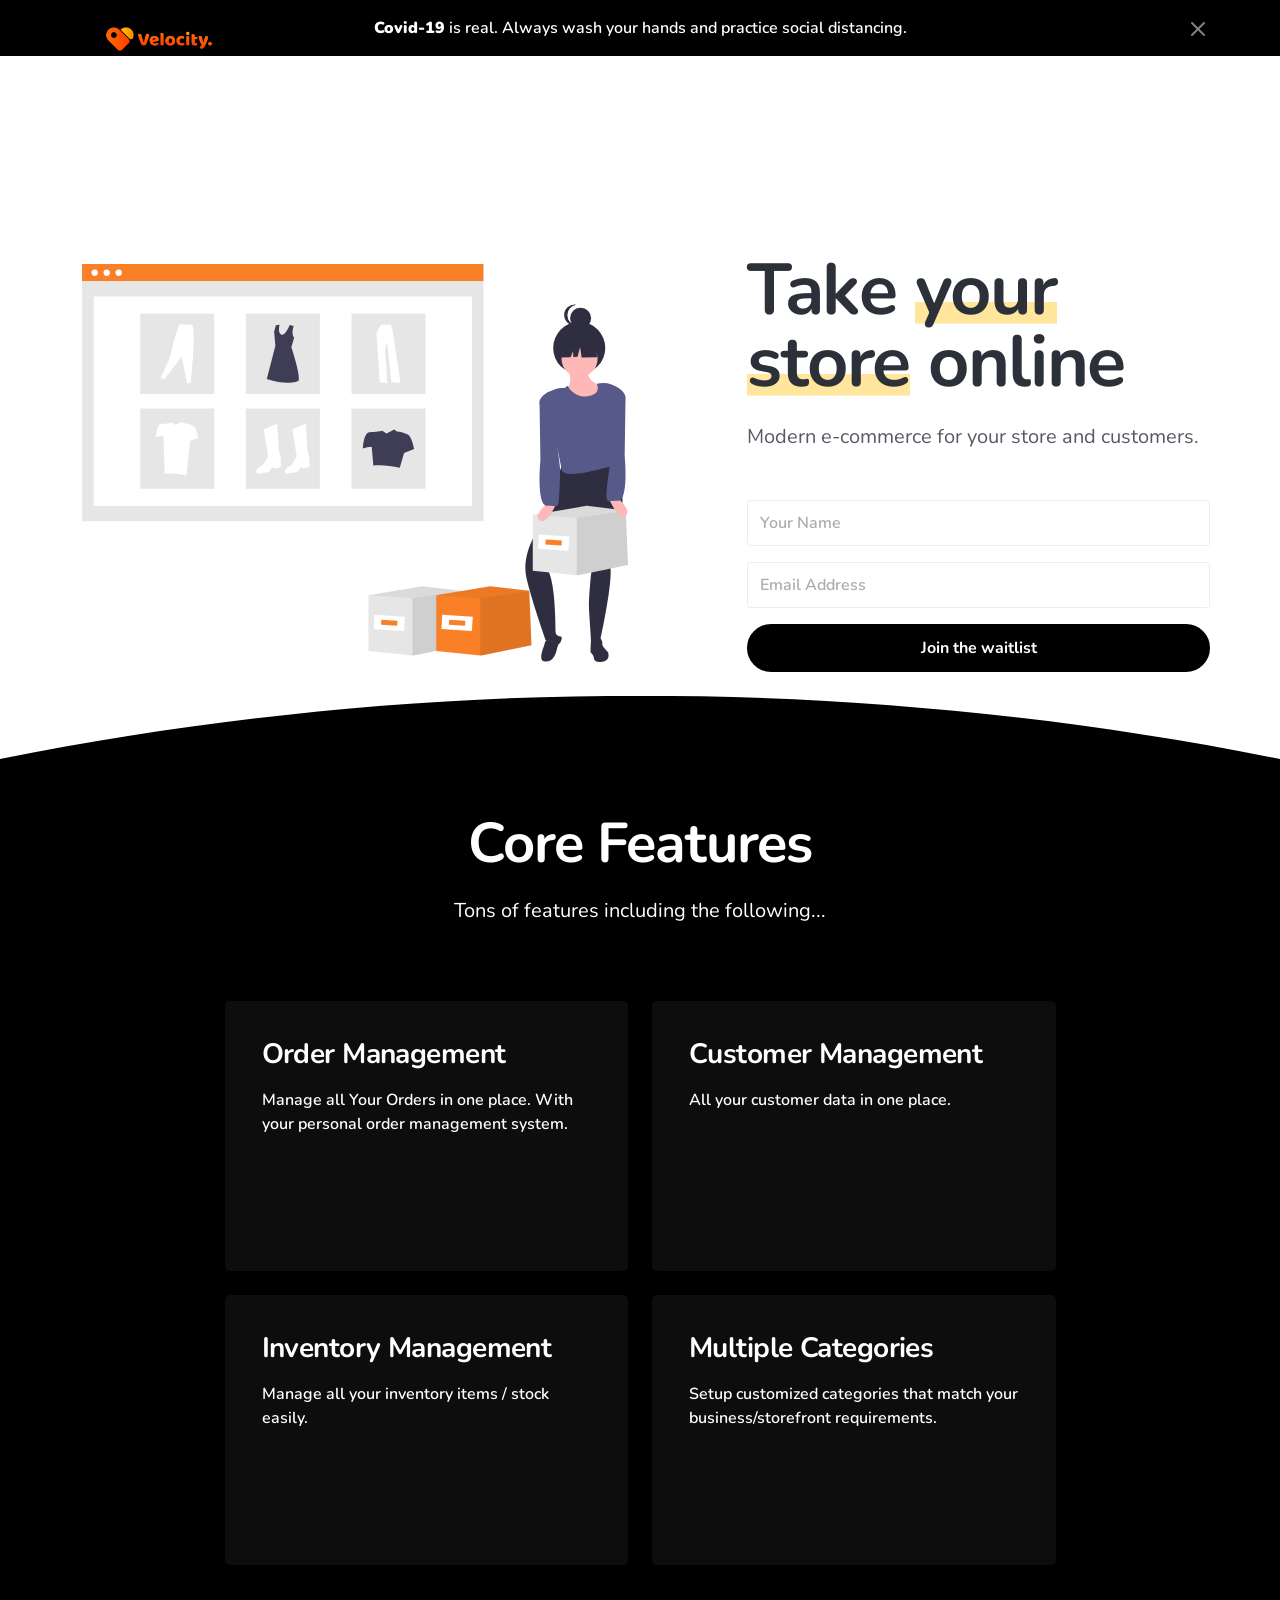
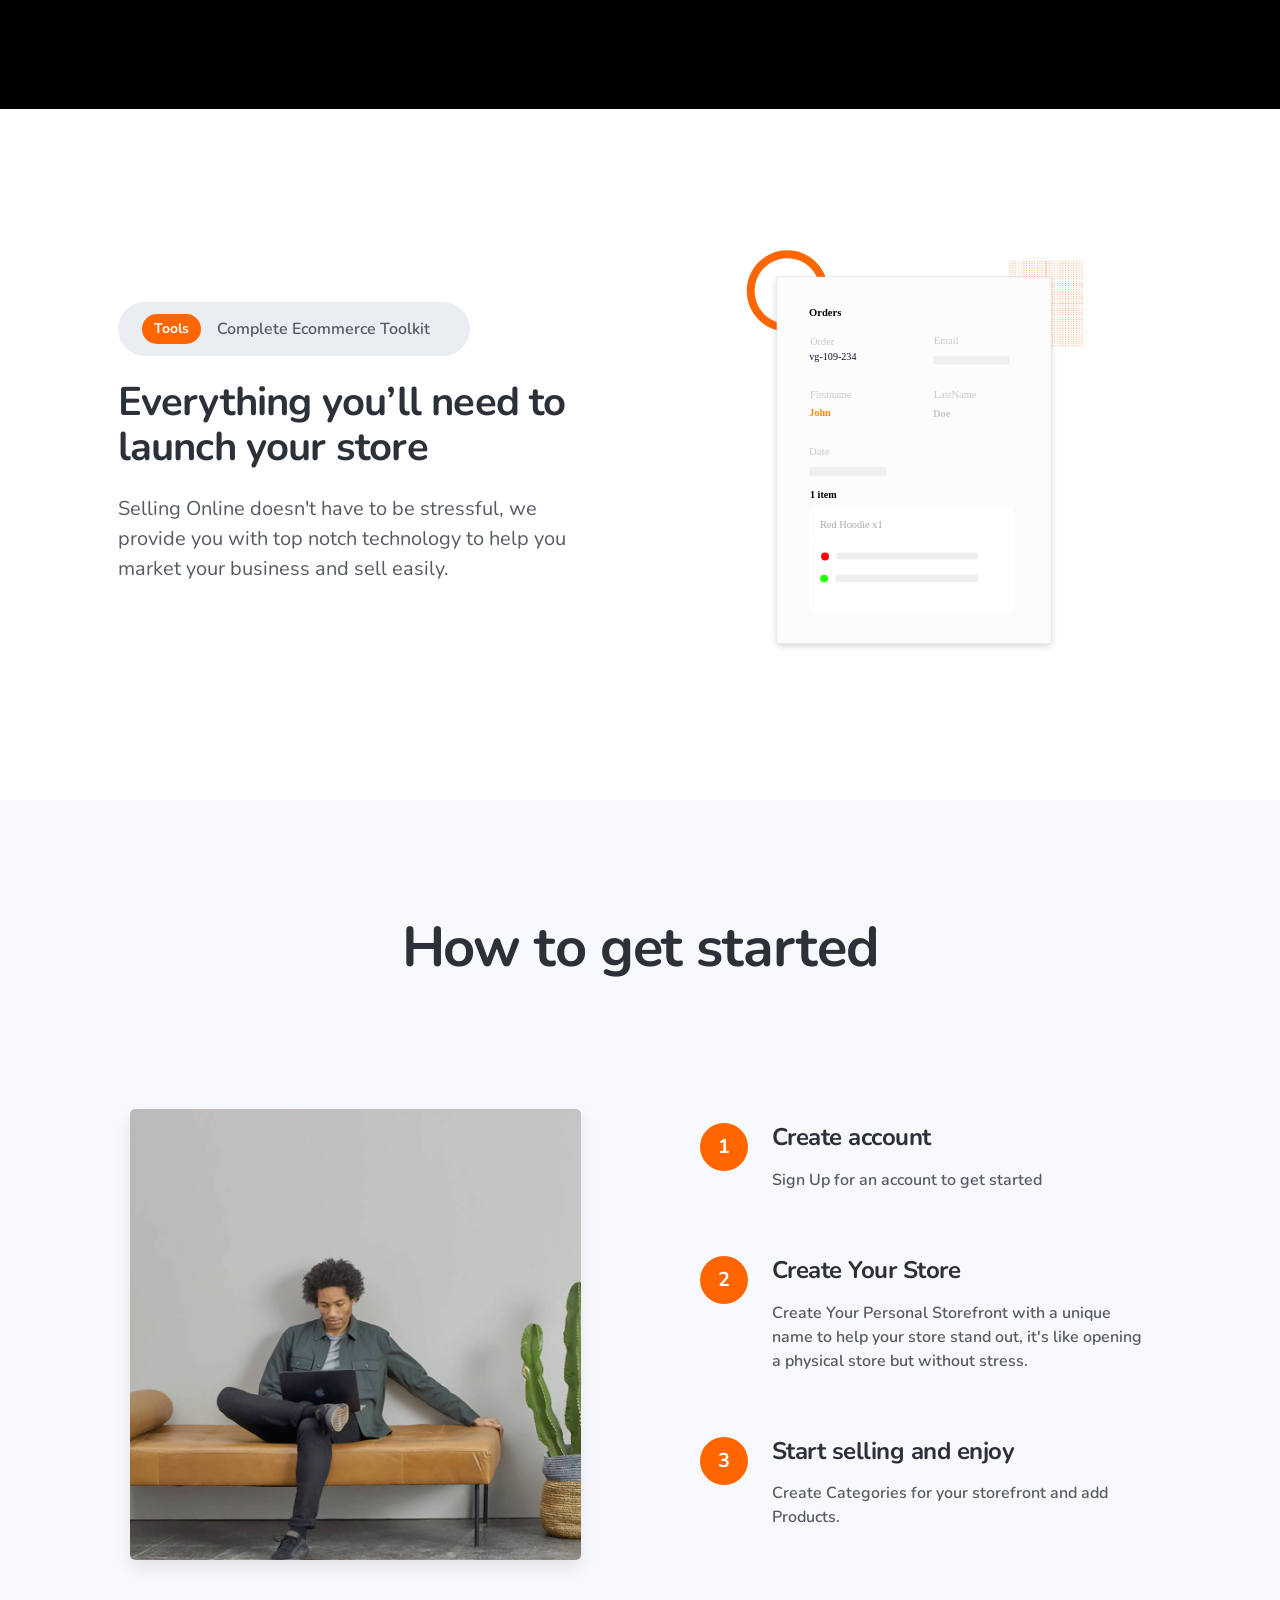
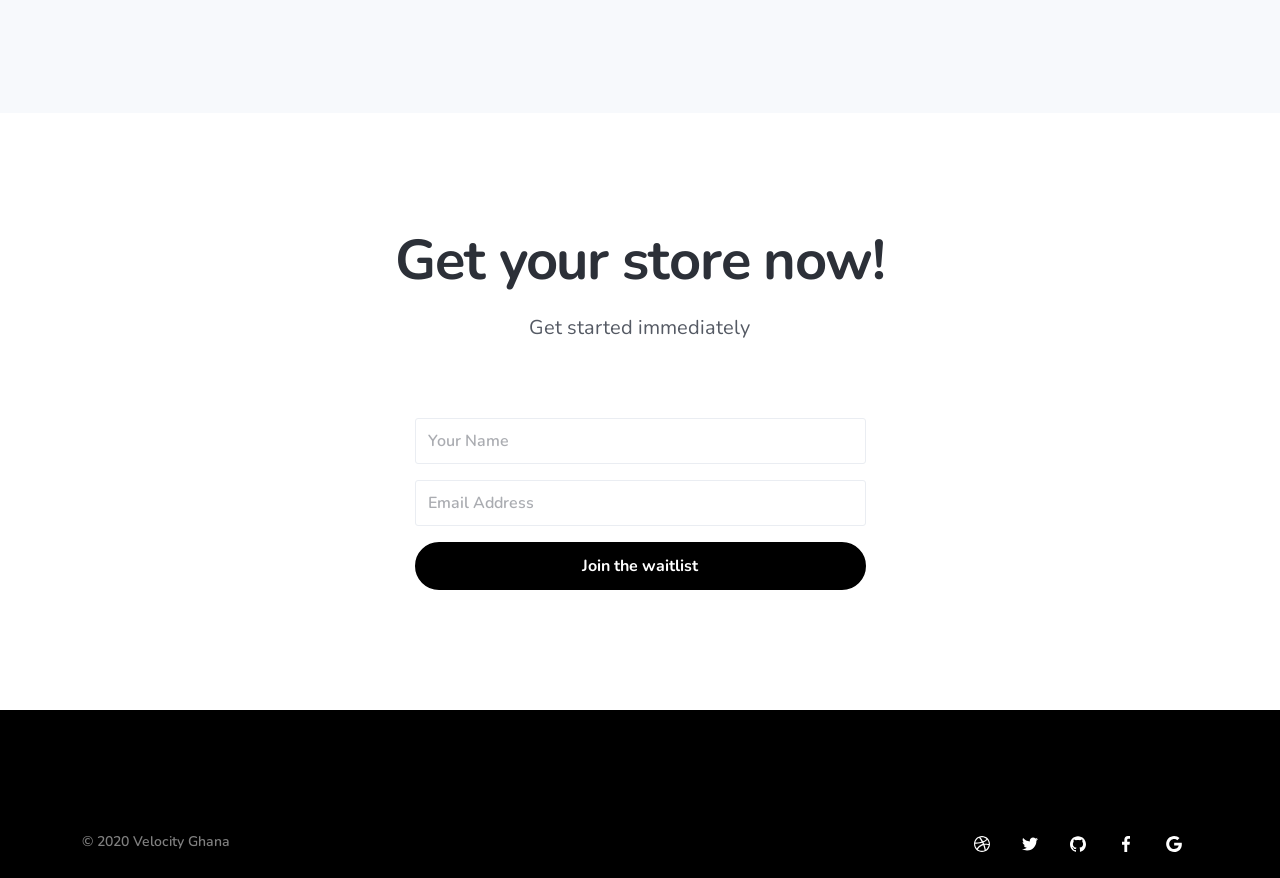
==== index.html @ 74047654 "Update index.html" ====
<!DOCTYPE html>
<html lang="en">

<head>
    <meta charset="utf-8" />
    <title>Velocity Retail | Best Ecommerce Platform Made for You </title>
    <meta name="viewport" content="width=device-width, initial-scale=1.0" />
    <meta name="description" content="Velocity Retail is not your regular Ecommerce platform, we're the best e-commerce platform that provides you with everything you need to sell online and offline" />
    <!-- Begin loading animation -->
    <style>
        @keyframes hideLoader {
            0% {
                width: 100%;
                height: 100%;
            }

            100% {
                width: 0;
                height: 0;
            }
        }

        body>div.loader {
            position: fixed;
            background: white;
            width: 100%;
            height: 100%;
            z-index: 1071;
            opacity: 0;
            transition: opacity 0.5s ease;
            overflow: hidden;
            pointer-events: none;
            display: flex;
            align-items: center;
            justify-content: center;
        }

        body:not(.loaded)>div.loader {
            opacity: 1;
        }

        body:not(.loaded) {
            overflow: hidden;
        }

        body.loaded>div.loader {
            animation: hideLoader 0.5s linear 0.5s forwards;
        }

        .loading-animation {
            width: 40px;
            height: 40px;
            margin: 100px auto;
            background-color: #009b72;
            border-radius: 100%;
            animation: pulse 1s infinite ease-in-out;
        }

        @keyframes pulse {
            0% {
                -webkit-transform: scale(0);
                transform: scale(0);
            }

            100% {
                -webkit-transform: scale(1);
                transform: scale(1);
                opacity: 0;
            }
        }
    </style>
    <script type="text/javascript">
        window.addEventListener('load', function () {
            document.querySelector('body').classList.add('loaded');
        });
    </script>
    <!-- End loading animation -->
    <link href="assets/css/theme.min.css" rel="stylesheet" type="text/css" media="all" />
    <link href="https://fonts.googleapis.com/css?family=Nunito:400,400i,600,700&display=swap" rel="stylesheet" />
    <link rel="stylesheet" href="https://s.pageclip.co/v1/pageclip.css" media="screen">
    <!-- Global site tag (gtag.js) - Google Analytics -->
<script async src="https://www.googletagmanager.com/gtag/js?id=UA-163107222-1"></script>
<script>
  window.dataLayer = window.dataLayer || [];
  function gtag(){dataLayer.push(arguments);}
  gtag('js', new Date());

  gtag('config', 'UA-163107222-1');
</script>

</head>

<body>
    <div class="loader">
        <div class="loading-animation"></div>
    </div>

    <div
        class="alert alert-dismissible d-none d-md-block bg-primary-3 text-white py-4 py-md-3 px-0 mb-0 rounded-0 border-0">
        <div class="container">
            <div class="row no-gutters align-items-md-center justify-content-center">
                <div
                    class="col-lg-11 col-md d-flex flex-column flex-md-row align-items-md-center justify-content-lg-center">
                    <div class="mb-3 mb-md-0">
                        <strong>Covid-19</strong> is real. Always wash your hands and
                        practice social distancing.
                    </div>
                </div>
                <div class="col-auto position-absolute right">
                    <button type="button" class="close p-0 position-relative" data-dismiss="alert" aria-label="Close">
                        <span aria-hidden="true">
                            <img src="assets/img/icons/interface/icon-x.svg" alt="Close" class="icon icon-sm bg-white"
                                data-inject-svg />
                        </span>
                    </button>
                </div>
            </div>
        </div>
    </div>

    <div class="navbar-container" style="min-height: 80px;">
        <nav class="navbar navbar-expand-lg navbar-light position-fixed" data-sticky="top"
            style="max-width: 1349px; top: 0px;">
            <div class="container">
                <a class="navbar-brand navbar-brand-dynamic-color fade-page" href="index.html">
                        <img src="assets/img/logos/velocity.svg" alt="">
                </a>
                <div class="d-flex align-items-center order-lg-3">
                    <button aria-expanded="false" aria-label="Toggle navigation" class="navbar-toggler"
                        data-target=".navbar-collapse" data-toggle="collapse" type="button">
                        <svg xmlns="http://www.w3.org/2000/svg" width="24" height="24" viewBox="0 0 24 24" fill="none"
                            class="injected-svg navbar-toggler-open icon icon-sm"
                            data-src="assets/img/icons/interface/icon-menu.svg"
                            xmlns:xlink="http://www.w3.org/1999/xlink">
                            <path d="M3 12H21" stroke="#2C3038" stroke-width="2" stroke-linecap="round"
                                stroke-linejoin="round"></path>
                            <path d="M3 6H21" stroke="#2C3038" stroke-width="2" stroke-linecap="round"
                                stroke-linejoin="round"></path>
                            <path d="M3 18H21" stroke="#2C3038" stroke-width="2" stroke-linecap="round"
                                stroke-linejoin="round"></path>
                        </svg>
                        <svg xmlns="http://www.w3.org/2000/svg" width="24" height="24" viewBox="0 0 24 24" fill="none"
                            class="injected-svg navbar-toggler-close icon icon-sm"
                            data-src="assets/img/icons/interface/icon-x.svg" xmlns:xlink="http://www.w3.org/1999/xlink">
                            <path d="M18 6L6 18" stroke="#2C3038" stroke-width="2" stroke-linecap="round"
                                stroke-linejoin="round"></path>
                            <path d="M6 6L18 18" stroke="#2C3038" stroke-width="2" stroke-linecap="round"
                                stroke-linejoin="round"></path>
                        </svg>
                    </button>
                </div>
                <div class="collapse navbar-collapse order-3 order-lg-2 justify-content-lg-end" id="navigation-menu">
                    <ul class="navbar-nav my-3 my-lg-0">
                        <li class="nav-item">
                            <div class="dropdown">
                                <a aria-expanded="false" aria-haspopup="true"
                                    class="nav-link nav-item " data-toggle="dropdown-grid"
                                    href="#features" role="button">Features</a>
                            </div>
                        </li>
                        <li class="nav-item">
                            <div class="dropdown">
                                <a aria-expanded="false" aria-haspopup="true"
                                    class="nav-link nav-item " data-toggle="dropdown-grid"
                                    href="#get-started" role="button">Get Started</a>
                            </div>
                        </li>                        
                    </ul>
                </div>
            </div>
        </nav>
    </div>

    <section class="pb-0 o-hidden mb-4">
        <div class="container">
            <div
                class="row align-items-center justify-content-center justify-content-lg-between text-center text-lg-left flex-lg-row-reverse">
                <div class="col-md-9 col-lg-6 col-xl-5 mb-4 mb-lg-0 pr-lg-5 pr-xl-0">
                    <div data-aos="fade-in" data-aos-delay="250">
                        <h1 class="display-3">
                            Take
                            <mark data-aos="highlight-text" data-aos-delay="500">your store</mark>
                            online
                        </h1>
                        <p class="lead">
                            Modern e-commerce for your store and customers.
                        </p>
                        <div class="mt-4 mt-md-5">
                            <form class="d-flex flex-column pageclip-form" action="https://send.pageclip.co/cRhGxCXpJ9ZIw9rjEV0O0bqN1CtLVttL/Waitlist" method="post">
                                <input class="form-control h-100" type="text" name="name"
                                    placeholder="Your Name" />
                                <input class="form-control h-100 my-3" type="email" name="email"
                                    placeholder="Email Address" />
                                <button class="btn btn-primary flex-shrink-0 pageclip-form__submit" type="submit">
                                    <span>
                                        Join the waitlist
                                    </span>
                                </button>
                            </form>
                        </div>
                    </div>
                </div>
                <div class="col-md-9 col-lg-6" data-aos="fade-left">
                    <img src="assets/img/illustrations/web_shop.svg" alt="Image" class="img-fluid" />
                </div>
            </div>
        </div>
    </section>


    <section class="bg-primary-3 pt-0 text-white" id="features">
        <div class="divider divider-top transform-flip-x bg-white"></div>
        <div class="container">
          <div class="row section-title justify-content-center text-center">
            <div class="col-md-9 col-lg-8 col-xl-7">
              <h3 class="display-4">Core Features</h3>
              <div class="lead">Tons of features including the following...</div>
            </div>
          </div>
          <div class="row justify-content-center">
            <div class="col-xl-9 col-lg-10">
              <div class="row justify-content-center">
                <div class="col-md-6 mb-3 mb-md-4 aos-init aos-animate" data-aos="fade-up" data-aos-delay="10">
                  <div class="card card-body bg-white min-vh-md-30 hover-box-shadow">
                    <div class="flex-fill">
                      <h4 class="h3">Order Management</h4>
                      <p>Manage all Your Orders in one place. With your personal order management system.</p>
                    </div>
                    <!-- <a href="#" class="stretched-link">Learn More</a> -->
                  </div>
                </div>
                <div class="col-md-6 mb-3 mb-md-4 aos-init aos-animate" data-aos="fade-up" data-aos-delay="20">
                  <div class="card card-body bg-white min-vh-md-30 hover-box-shadow">
                    <div class="flex-fill">
                      <h4 class="h3">Customer Management</h4>
                      <p>All your customer data in one place.</p>
                    </div>
                    <!-- <a href="#" class="stretched-link">Learn More</a> -->
                  </div>
                </div>
                <div class="col-md-6 mb-3 mb-md-4 aos-init aos-animate" data-aos="fade-up" data-aos-delay="30">
                  <div class="card card-body bg-white min-vh-md-30 hover-box-shadow">
                    <div class="flex-fill">
                      <h4 class="h3">Inventory Management</h4>
                      <p>Manage all your inventory items / stock easily.</p>
                    </div>
                    <!-- <a href="#" class="stretched-link">Learn More</a> -->
                  </div>
                </div>
                <div class="col-md-6 mb-3 mb-md-4 aos-init aos-animate" data-aos="fade-up" data-aos-delay="40">
                  <div class="card card-body bg-white min-vh-md-30 hover-box-shadow">
                    <div class="flex-fill">
                      <h4 class="h3">Multiple Categories</h4>
                      <p>Setup customized categories that match your business/storefront requirements.</p>
                    </div>
                    <!-- <a href="#" class="stretched-link">Learn More</a> -->
                  </div>
                </div>
              </div>
            </div>
          </div>
        </div>
      </section>

    <section class="o-hidden">
        <div class="container">
            <div class="row align-items-center justify-content-around text-center text-lg-left">
                <div class="col-md-9 col-lg-6 col-xl-5 mb-4 mb-md-5 mb-lg-0 pl-lg-5 pl-xl-0">
                    <div>
                        <div class="alert bg-secondary rounded-lg d-inline-block mb-4">
                            <div class="d-flex align-items-center">
                                <div class="badge badge-pill badge-success">Tools</div>
                                <div class="mx-3">Complete Ecommerce Toolkit</div>
                            </div>
                        </div>
                        <h3 class="h1">Everything you’ll need to launch your store</h3>
                        <p class="lead">
                            Selling Online doesn't have to be stressful, we provide you with 
                            top notch technology to help you market your business and sell easily.
                        </p>
                    </div>
                </div>
                <div class="col-md-9 col-lg-6 col-xl-5">
                    <img src="assets/img/illustrations/order_set.svg" alt="Image" class="img-fluid" />
                </div>
            </div>
        </div>
    </section>

    <section class="bg-light o-hidden" id="get-started">
        <div class="container">
          <div class="row section-title justify-content-center text-center">
            <div class="col-md-9 col-lg-8 col-xl-7">
              <h2 class="display-4">How to get started</h2>
            </div>
          </div>
          <div class="row align-items-center justify-content-around">
            <div class="col-md-9 col-lg-5 aos-init aos-animate" data-aos="fade-in">
              <img src="assets/img/square-2.jpg" alt="Image" class="img-fluid rounded shadow">
            </div>
            <div class="col-md-9 col-lg-6 col-xl-5 mt-4 mt-md-5 mt-lg-0">
              <ol class="list-unstyled p-0">
                <li class="d-flex align-items-start my-4 my-md-5">
                  <div class="rounded-circle p-3 p-sm-4 d-flex align-items-center justify-content-center bg-success">
                    <div class="position-absolute text-white h5 mb-0">1</div>
                  </div>
                  <div class="ml-3 ml-md-4">
                    <h4>Create account</h4>
                    <p>
                        Sign Up for an account to get started 
                    </p>
                    <!-- <a href="#">Create one now</a> -->
                  </div>
                </li>
                <li class="d-flex align-items-start my-4 my-md-5">
                  <div class="rounded-circle p-3 p-sm-4 d-flex align-items-center justify-content-center bg-success">
                    <div class="position-absolute text-white h5 mb-0">2</div>
                  </div>
                  <div class="ml-3 ml-md-4">
                    <h4>Create Your Store</h4>
                    <p>
                        Create Your Personal Storefront with a unique name to help your store stand out, it's like opening a physical store but without stress. 
                    </p>
                  </div>
                </li>
                <li class="d-flex align-items-start my-4 my-md-5">
                  <div class="rounded-circle p-3 p-sm-4 d-flex align-items-center justify-content-center bg-success">
                    <div class="position-absolute text-white h5 mb-0">3</div>
                  </div>
                  <div class="ml-3 ml-md-4">
                    <h4>Start selling and enjoy</h4>
                    <p>
                      Create Categories for your storefront and add Products.
                    </p>
                  </div>
                </li>
              </ol>
            </div>
          </div>
        </div>
      </section>
    

    <section>
        <div class="container">
            <div class="row section-title justify-content-center text-center">
                <div class="col-md-9 col-lg-8 col-xl-7">
                    <h3 class="display-4">Get your store now!</h3>
                    <div class="lead">
                        Get started immediately
                    </div>
                </div>
            </div>
            <div class="row justify-content-center">
                <div class="col-xl-5 col-lg-6 col-md-7">
                    <form class="d-flex flex-column pageclip-form" action="https://send.pageclip.co/cRhGxCXpJ9ZIw9rjEV0O0bqN1CtLVttL/Waitlist"  method="post">
                        <input class="form-control h-100" type="text" name="name" placeholder="Your Name" />
                        <input class="form-control h-100 my-3" type="email" name="email"
                            placeholder="Email Address" />
                        <button class="btn btn-primary flex-shrink-0 pageclip-form__submit" type="submit">
                            <span>
                                Join the waitlist
                            </span>
                        </button>
                    </form>
                    <!-- <div class="mt-3 text-center text-small text-muted">
                        Free 14 day trial &bull; No set-up costs &bull; Cancel any time
                    </div> -->
                </div>
            </div>
        </div>
    </section>


    <footer class="bg-primary-3 text-white links-white pb-4 footer-1">
        <div class="container">
            <!-- <div class="row">
                <div class="col-xl-auto mr-xl-5 col-md-3">
                    <h5>Pages</h5>
                    <ul class="nav flex-row flex-md-column">
                        <li class="nav-item mr-3 mr-md-0">
                            <a href="company-about-1.html" class="nav-link fade-page px-0 py-2">Company</a>
                        </li>
                        <li class="nav-item mr-3 mr-md-0">
                            <a href="blog-listing-1.html" class="nav-link fade-page px-0 py-2">Blog</a>
                        </li>
                        <li class="nav-item mr-3 mr-md-0">
                            <a href="help-center-home.html" class="nav-link fade-page px-0 py-2">Help Center</a>
                        </li>
                        <li class="nav-item mr-3 mr-md-0">
                            <a href="careers-1.html" class="nav-link fade-page px-0 py-2">Careers</a>
                        </li>
                        <li class="nav-item mr-3 mr-md-0">
                            <a href="case-studies.html" class="nav-link fade-page px-0 py-2">Case Studies</a>
                        </li>
                        <li class="nav-item mr-3 mr-md-0">
                            <a href="pricing-plans.html" class="nav-link fade-page px-0 py-2">Pricing</a>
                        </li>
                    </ul>
                </div>

            </div>
            <div class="row">
                <div class="col">
                    <hr />
                </div>
            </div> -->
            <div
                class="row flex-column flex-lg-row align-items-center text-center justify-content-center justify-content-lg-between text-center text-lg-left">
                <div class="col-auto">
                    <div class="d-flex flex-column flex-sm-row align-items-center text-small">
                        <div class="text-muted">
                            &copy; 2020 Velocity Ghana
                        </div>
                    </div>
                </div>
                <div class="col-auto mt-3 mt-lg-0">
                    <ul class="list-unstyled d-flex mb-0">
                        <li class="mx-3">
                            <a href="#" class="hover-fade-out">
                                <img src="assets/img/icons/social/dribbble.svg" alt="Dribbble"
                                    class="icon icon-xs bg-white" data-inject-svg />
                            </a>
                        </li>
                        <li class="mx-3">
                            <a href="#" class="hover-fade-out">
                                <img src="assets/img/icons/social/twitter.svg" alt="Twitter"
                                    class="icon icon-xs bg-white" data-inject-svg />
                            </a>
                        </li>
                        <li class="mx-3">
                            <a href="#" class="hover-fade-out">
                                <img src="assets/img/icons/social/github.svg" alt="Github" class="icon icon-xs bg-white"
                                    data-inject-svg />
                            </a>
                        </li>
                        <li class="mx-3">
                            <a href="#" class="hover-fade-out">
                                <img src="assets/img/icons/social/facebook.svg" alt="Facebook"
                                    class="icon icon-xs bg-white" data-inject-svg />
                            </a>
                        </li>
                        <li class="mx-3">
                            <a href="#" class="hover-fade-out">
                                <img src="assets/img/icons/social/google.svg" alt="Google" class="icon icon-xs bg-white"
                                    data-inject-svg />
                            </a>
                        </li>
                    </ul>
                </div>
            </div>
        </div>
    </footer>
    <a href="#top" class="btn btn-primary rounded-circle btn-back-to-top" data-smooth-scroll data-aos="fade-up"
        data-aos-offset="2000" data-aos-mirror="true" data-aos-once="false">
        <img src="assets/img/icons/interface/icon-arrow-up.svg" alt="Icon" class="icon bg-white" data-inject-svg />
    </a>
    <!-- Required vendor scripts (Do not remove) -->
    <script type="text/javascript" src="assets/js/jquery.min.js"></script>
    <script type="text/javascript" src="assets/js/popper.min.js"></script>
    <script type="text/javascript" src="assets/js/bootstrap.js"></script>
    
    <!-- Optional Vendor Scripts (Remove the plugin script here and comment initializer script out of index.js if site does not use that feature) -->
    
    <!-- AOS (Animate On Scroll - animates elements into view while scrolling down) -->
    <script type="text/javascript" src="assets/js/aos.js"></script>
    <!-- Clipboard (copies content from browser into OS clipboard) -->
    <!-- Fancybox (handles image and video lightbox and galleries) -->
    <script type="text/javascript" src="assets/js/jquery.fancybox.min.js"></script>
    <!-- Flatpickr (calendar/date/time picker UI) -->
    <script type="text/javascript" src="assets/js/flatpickr.min.js"></script>
    <!-- Flickity (handles touch enabled carousels and sliders) -->
    <script type="text/javascript" src="assets/js/flickity.pkgd.min.js"></script>
    <!-- Ion rangeSlider (flexible and pretty range slider elements) -->
    <script type="text/javascript" src="assets/js/ion.rangeSlider.min.js"></script>
    <!-- Isotope (masonry layouts and filtering) -->
    <script type="text/javascript" src="assets/js/isotope.pkgd.min.js"></script>
    <!-- jarallax (parallax effect and video backgrounds) -->
    <script type="text/javascript" src="assets/js/jarallax.min.js"></script>
    <script type="text/javascript" src="assets/js/jarallax-video.min.js"></script>
    <script type="text/javascript" src="assets/js/jarallax-element.min.js"></script>
    <!-- jQuery Countdown (displays countdown text to a specified date) -->
    <script type="text/javascript" src="assets/js/jquery.countdown.min.js"></script>
    <!-- jQuery smartWizard facilitates steppable wizard content -->
    <script type="text/javascript" src="assets/js/jquery.smartWizard.min.js"></script>
    <!-- Plyr (unified player for Video, Audio, Vimeo and Youtube) -->
    <script type="text/javascript" src="assets/js/plyr.polyfilled.min.js"></script>
    <!-- Prism (displays formatted code boxes) -->
    <script type="text/javascript" src="assets/js/prism.js"></script>
    <!-- ScrollMonitor (manages events for elements scrolling in and out of view) -->
    <script type="text/javascript" src="assets/js/scrollMonitor.js"></script>
    <!-- Smooth scroll (animation to links in-page)-->
    <script type="text/javascript" src="assets/js/smooth-scroll.polyfills.min.js"></script>
    <!-- SVGInjector (replaces img tags with SVG code to allow easy inclusion of SVGs with the benefit of inheriting colors and styles)-->
    <script type="text/javascript" src="assets/js/svg-injector.umd.production.js"></script>

    <!-- Required theme scripts (Do not remove) -->
    <script type="text/javascript" src="assets/js/theme.js"></script>
    <script async src="https://s.pageclip.co/v1/pageclip.js" charset="utf-8"></script>
<script>
    window.customerlySettings = {
        app_id: "cda36556"
    };    
    !function(){function e(){var e=t.createElement("script");e.type="text/javascript",e.async=!0,e.src="https://widget.customerly.io/widget/cda36556";var r=t.getElementsByTagName("script")[0];r.parentNode.insertBefore(e,r)}var r=window,t=document,n=function(){n.c(arguments)};r.customerly_queue=[],n.c=function(e){r.customerly_queue.push(e)},r.customerly=n,r.attachEvent?r.attachEvent("onload",e):r.addEventListener("load",e,!1)}();
</script>

</body>

</html>
---- assets/css/theme.min.css ----
@charset "UTF-8";/*!
 * Bootstrap v4.3.1 (https://getbootstrap.com/)
 * Copyright 2011-2019 The Bootstrap Authors
 * Copyright 2011-2019 Twitter, Inc.
 * Licensed under MIT (https://github.com/twbs/bootstrap/blob/master/LICENSE)
 */:root{--blue:#007bff;--indigo:#6610f2;--purple:#6f42c1;--pink:#e83e8c;--red:#dc3545;--orange:#fd7e14;--yellow:#ffc107;--green:#28a745;--teal:#20c997;--cyan:#17a2b8;--white:#fff;--gray:#6c757d;--gray-dark:#343a40;--primary:#ff6500;--secondary:#EAEDF2;--success:#ff6500;--info:#17a2b8;--warning:#ffc107;--danger:#dc3545;--light:#F7F9FC;--dark:#2C3038;--primary-2:#046865;--primary-3:#192d35;--breakpoint-xs:0;--breakpoint-sm:576px;--breakpoint-md:768px;--breakpoint-lg:992px;--breakpoint-xl:1200px;--font-family-sans-serif:"Nunito",-apple-system,BlinkMacSystemFont,"Segoe UI",Roboto,"Helvetica Neue",Arial,"Noto Sans",sans-serif,"Apple Color Emoji","Segoe UI Emoji","Segoe UI Symbol","Noto Color Emoji";--font-family-monospace:SFMono-Regular,Menlo,Monaco,Consolas,"Liberation Mono","Courier New",monospace}*,::after,::before{box-sizing:border-box}html{font-family:sans-serif;line-height:1.15;-webkit-text-size-adjust:100%;-webkit-tap-highlight-color:transparent}article,aside,figcaption,figure,footer,header,hgroup,main,nav,section{display:block}body{margin:0;font-family:Nunito,-apple-system,BlinkMacSystemFont,"Segoe UI",Roboto,"Helvetica Neue",Arial,"Noto Sans",sans-serif,"Apple Color Emoji","Segoe UI Emoji","Segoe UI Symbol","Noto Color Emoji";font-size:1rem;font-weight:600;line-height:1.5;color:#555a64;text-align:left;background-color:#fff}[tabindex="-1"]:focus{outline:0!important}hr{box-sizing:content-box;height:0;overflow:visible}h1,h2,h3,h4,h5,h6{margin-top:0;margin-bottom:1rem}p{margin-top:0;margin-bottom:1rem}abbr[data-original-title],abbr[title]{text-decoration:underline;-webkit-text-decoration:underline dotted;text-decoration:underline dotted;cursor:help;border-bottom:0;-webkit-text-decoration-skip-ink:none;text-decoration-skip-ink:none}address{margin-bottom:1rem;font-style:normal;line-height:inherit}dl,ol,ul{margin-top:0;margin-bottom:1rem}ol ol,ol ul,ul ol,ul ul{margin-bottom:0}dt{font-weight:700}dd{margin-bottom:.5rem;margin-left:0}blockquote{margin:0 0 1rem}b,strong{font-weight:bolder}small{font-size:80%}sub,sup{position:relative;font-size:75%;line-height:0;vertical-align:baseline}sub{bottom:-.25em}sup{top:-.5em}a{color:#ff6500;text-decoration:none;background-color:transparent}a:hover{color:#004f3a;text-decoration:none}a:not([href]):not([tabindex]){color:inherit;text-decoration:none}a:not([href]):not([tabindex]):focus,a:not([href]):not([tabindex]):hover{color:inherit;text-decoration:none}a:not([href]):not([tabindex]):focus{outline:0}code,kbd,pre,samp{font-family:SFMono-Regular,Menlo,Monaco,Consolas,"Liberation Mono","Courier New",monospace;font-size:1em}pre{margin-top:0;margin-bottom:1rem;overflow:auto}figure{margin:0 0 1rem}img{vertical-align:middle;border-style:none}svg{overflow:hidden;vertical-align:middle}table{border-collapse:collapse}caption{padding-top:.75rem;padding-bottom:.75rem;color:rgba(85,90,100,.65);text-align:left;caption-side:bottom}th{text-align:inherit}label{display:inline-block;margin-bottom:.5rem}button{border-radius:0}button:focus{outline:1px dotted;outline:5px auto -webkit-focus-ring-color}button,input,optgroup,select,textarea{margin:0;font-family:inherit;font-size:inherit;line-height:inherit}button,input{overflow:visible}button,select{text-transform:none}select{word-wrap:normal}[type=button],[type=reset],[type=submit],button{-webkit-appearance:button}[type=button]:not(:disabled),[type=reset]:not(:disabled),[type=submit]:not(:disabled),button:not(:disabled){cursor:pointer}[type=button]::-moz-focus-inner,[type=reset]::-moz-focus-inner,[type=submit]::-moz-focus-inner,button::-moz-focus-inner{padding:0;border-style:none}input[type=checkbox],input[type=radio]{box-sizing:border-box;padding:0}input[type=date],input[type=datetime-local],input[type=month],input[type=time]{-webkit-appearance:listbox}textarea{overflow:auto;resize:vertical}fieldset{min-width:0;padding:0;margin:0;border:0}legend{display:block;width:100%;max-width:100%;padding:0;margin-bottom:.5rem;font-size:1.5rem;line-height:inherit;color:inherit;white-space:normal}@media (max-width:1200px){legend{font-size:calc(1.275rem + .3vw)}}progress{vertical-align:baseline}[type=number]::-webkit-inner-spin-button,[type=number]::-webkit-outer-spin-button{height:auto}[type=search]{outline-offset:-2px;-webkit-appearance:none}[type=search]::-webkit-search-decoration{-webkit-appearance:none}::-webkit-file-upload-button{font:inherit;-webkit-appearance:button}output{display:inline-block}summary{display:list-item;cursor:pointer}template{display:none}[hidden]{display:none!important}.h1,.h2,.h3,.h4,.h5,.h6,h1,h2,h3,h4,h5,h6{margin-bottom:1rem;font-weight:700;line-height:1.2;color:#2c3038}.h1,h1{font-size:2.5rem}@media (max-width:1200px){.h1,h1{font-size:calc(1.375rem + 1.5vw)}}.h2,h2{font-size:2rem}@media (max-width:1200px){.h2,h2{font-size:calc(1.325rem + .9vw)}}.h3,h3{font-size:1.75rem}@media (max-width:1200px){.h3,h3{font-size:calc(1.3rem + .6vw)}}.h4,h4{font-size:1.5rem}@media (max-width:1200px){.h4,h4{font-size:calc(1.275rem + .3vw)}}.h5,h5{font-size:1.25rem}.h6,h6{font-size:1rem}.lead{font-size:1.25rem;font-weight:400}.display-1{font-size:6rem;font-weight:700;line-height:1}@media (max-width:1200px){.display-1{font-size:calc(1.725rem + 5.7vw)}}.display-2{font-size:5.5rem;font-weight:700;line-height:1}@media (max-width:1200px){.display-2{font-size:calc(1.675rem + 5.1vw)}}.display-3{font-size:4.5rem;font-weight:700;line-height:1}@media (max-width:1200px){.display-3{font-size:calc(1.575rem + 3.9vw)}}.display-4{font-size:3.5rem;font-weight:700;line-height:1}@media (max-width:1200px){.display-4{font-size:calc(1.475rem + 2.7vw)}}hr{margin-top:1.5rem;margin-bottom:1.5rem;border:0;border-top:1px solid #eaedf2}.small,small{font-size:.75rem;font-weight:600}.mark,mark{padding:.2em;background-color:#ffecbf}.list-unstyled{padding-left:0;list-style:none}.list-inline{padding-left:0;list-style:none}.list-inline-item{display:inline-block}.list-inline-item:not(:last-child){margin-right:.5rem}.initialism{font-size:90%;text-transform:uppercase}.blockquote{margin-bottom:1rem;font-size:1.25rem}.blockquote-footer{display:block;font-size:.75rem;color:#6c757d}.blockquote-footer::before{content:"\2014\00A0"}.img-fluid{max-width:100%;height:auto}.img-thumbnail{padding:.25rem;background-color:#fff;border:1px solid #eaedf2;border-radius:.3125rem;box-shadow:0 1px 2px rgba(0,0,0,.075);max-width:100%;height:auto}.figure{display:inline-block}.figure-img{margin-bottom:.5rem;line-height:1}.figure-caption{font-size:90%;color:#6c757d}code{font-size:87.5%;color:#e83e8c;word-break:break-word}a>code{color:inherit}kbd{padding:.2rem .4rem;font-size:87.5%;color:#fff;background-color:#2c3038;border-radius:.3125rem;box-shadow:inset 0 -.1rem 0 rgba(0,0,0,.25)}kbd kbd{padding:0;font-size:100%;font-weight:700;box-shadow:none}pre{display:block;font-size:87.5%;color:#2c3038}pre code{font-size:inherit;color:inherit;word-break:normal}.pre-scrollable{max-height:340px;overflow-y:scroll}.container{width:100%;padding-right:12px;padding-left:12px;margin-right:auto;margin-left:auto}@media (min-width:576px){.container{max-width:540px}}@media (min-width:768px){.container{max-width:720px}}@media (min-width:992px){.container{max-width:960px}}@media (min-width:1200px){.container{max-width:1140px}}.container-fluid{width:100%;padding-right:12px;padding-left:12px;margin-right:auto;margin-left:auto}.row{display:flex;flex-wrap:wrap;margin-right:-12px;margin-left:-12px}.no-gutters{margin-right:0;margin-left:0}.no-gutters>.col,.no-gutters>[class*=col-]{padding-right:0;padding-left:0}.col,.col-1,.col-10,.col-11,.col-12,.col-2,.col-3,.col-4,.col-5,.col-6,.col-7,.col-8,.col-9,.col-auto,.col-lg,.col-lg-1,.col-lg-10,.col-lg-11,.col-lg-12,.col-lg-2,.col-lg-3,.col-lg-4,.col-lg-5,.col-lg-6,.col-lg-7,.col-lg-8,.col-lg-9,.col-lg-auto,.col-md,.col-md-1,.col-md-10,.col-md-11,.col-md-12,.col-md-2,.col-md-3,.col-md-4,.col-md-5,.col-md-6,.col-md-7,.col-md-8,.col-md-9,.col-md-auto,.col-sm,.col-sm-1,.col-sm-10,.col-sm-11,.col-sm-12,.col-sm-2,.col-sm-3,.col-sm-4,.col-sm-5,.col-sm-6,.col-sm-7,.col-sm-8,.col-sm-9,.col-sm-auto,.col-xl,.col-xl-1,.col-xl-10,.col-xl-11,.col-xl-12,.col-xl-2,.col-xl-3,.col-xl-4,.col-xl-5,.col-xl-6,.col-xl-7,.col-xl-8,.col-xl-9,.col-xl-auto{position:relative;width:100%;padding-right:12px;padding-left:12px}.col{flex-basis:0;flex-grow:1;max-width:100%}.col-auto{flex:0 0 auto;width:auto;max-width:100%}.col-1{flex:0 0 8.33333%;max-width:8.33333%}.col-2{flex:0 0 16.66667%;max-width:16.66667%}.col-3{flex:0 0 25%;max-width:25%}.col-4{flex:0 0 33.33333%;max-width:33.33333%}.col-5{flex:0 0 41.66667%;max-width:41.66667%}.col-6{flex:0 0 50%;max-width:50%}.col-7{flex:0 0 58.33333%;max-width:58.33333%}.col-8{flex:0 0 66.66667%;max-width:66.66667%}.col-9{flex:0 0 75%;max-width:75%}.col-10{flex:0 0 83.33333%;max-width:83.33333%}.col-11{flex:0 0 91.66667%;max-width:91.66667%}.col-12{flex:0 0 100%;max-width:100%}.order-first{order:-1}.order-last{order:13}.order-0{order:0}.order-1{order:1}.order-2{order:2}.order-3{order:3}.order-4{order:4}.order-5{order:5}.order-6{order:6}.order-7{order:7}.order-8{order:8}.order-9{order:9}.order-10{order:10}.order-11{order:11}.order-12{order:12}.offset-1{margin-left:8.33333%}.offset-2{margin-left:16.66667%}.offset-3{margin-left:25%}.offset-4{margin-left:33.33333%}.offset-5{margin-left:41.66667%}.offset-6{margin-left:50%}.offset-7{margin-left:58.33333%}.offset-8{margin-left:66.66667%}.offset-9{margin-left:75%}.offset-10{margin-left:83.33333%}.offset-11{margin-left:91.66667%}@media (min-width:576px){.col-sm{flex-basis:0;flex-grow:1;max-width:100%}.col-sm-auto{flex:0 0 auto;width:auto;max-width:100%}.col-sm-1{flex:0 0 8.33333%;max-width:8.33333%}.col-sm-2{flex:0 0 16.66667%;max-width:16.66667%}.col-sm-3{flex:0 0 25%;max-width:25%}.col-sm-4{flex:0 0 33.33333%;max-width:33.33333%}.col-sm-5{flex:0 0 41.66667%;max-width:41.66667%}.col-sm-6{flex:0 0 50%;max-width:50%}.col-sm-7{flex:0 0 58.33333%;max-width:58.33333%}.col-sm-8{flex:0 0 66.66667%;max-width:66.66667%}.col-sm-9{flex:0 0 75%;max-width:75%}.col-sm-10{flex:0 0 83.33333%;max-width:83.33333%}.col-sm-11{flex:0 0 91.66667%;max-width:91.66667%}.col-sm-12{flex:0 0 100%;max-width:100%}.order-sm-first{order:-1}.order-sm-last{order:13}.order-sm-0{order:0}.order-sm-1{order:1}.order-sm-2{order:2}.order-sm-3{order:3}.order-sm-4{order:4}.order-sm-5{order:5}.order-sm-6{order:6}.order-sm-7{order:7}.order-sm-8{order:8}.order-sm-9{order:9}.order-sm-10{order:10}.order-sm-11{order:11}.order-sm-12{order:12}.offset-sm-0{margin-left:0}.offset-sm-1{margin-left:8.33333%}.offset-sm-2{margin-left:16.66667%}.offset-sm-3{margin-left:25%}.offset-sm-4{margin-left:33.33333%}.offset-sm-5{margin-left:41.66667%}.offset-sm-6{margin-left:50%}.offset-sm-7{margin-left:58.33333%}.offset-sm-8{margin-left:66.66667%}.offset-sm-9{margin-left:75%}.offset-sm-10{margin-left:83.33333%}.offset-sm-11{margin-left:91.66667%}}@media (min-width:768px){.col-md{flex-basis:0;flex-grow:1;max-width:100%}.col-md-auto{flex:0 0 auto;width:auto;max-width:100%}.col-md-1{flex:0 0 8.33333%;max-width:8.33333%}.col-md-2{flex:0 0 16.66667%;max-width:16.66667%}.col-md-3{flex:0 0 25%;max-width:25%}.col-md-4{flex:0 0 33.33333%;max-width:33.33333%}.col-md-5{flex:0 0 41.66667%;max-width:41.66667%}.col-md-6{flex:0 0 50%;max-width:50%}.col-md-7{flex:0 0 58.33333%;max-width:58.33333%}.col-md-8{flex:0 0 66.66667%;max-width:66.66667%}.col-md-9{flex:0 0 75%;max-width:75%}.col-md-10{flex:0 0 83.33333%;max-width:83.33333%}.col-md-11{flex:0 0 91.66667%;max-width:91.66667%}.col-md-12{flex:0 0 100%;max-width:100%}.order-md-first{order:-1}.order-md-last{order:13}.order-md-0{order:0}.order-md-1{order:1}.order-md-2{order:2}.order-md-3{order:3}.order-md-4{order:4}.order-md-5{order:5}.order-md-6{order:6}.order-md-7{order:7}.order-md-8{order:8}.order-md-9{order:9}.order-md-10{order:10}.order-md-11{order:11}.order-md-12{order:12}.offset-md-0{margin-left:0}.offset-md-1{margin-left:8.33333%}.offset-md-2{margin-left:16.66667%}.offset-md-3{margin-left:25%}.offset-md-4{margin-left:33.33333%}.offset-md-5{margin-left:41.66667%}.offset-md-6{margin-left:50%}.offset-md-7{margin-left:58.33333%}.offset-md-8{margin-left:66.66667%}.offset-md-9{margin-left:75%}.offset-md-10{margin-left:83.33333%}.offset-md-11{margin-left:91.66667%}}@media (min-width:992px){.col-lg{flex-basis:0;flex-grow:1;max-width:100%}.col-lg-auto{flex:0 0 auto;width:auto;max-width:100%}.col-lg-1{flex:0 0 8.33333%;max-width:8.33333%}.col-lg-2{flex:0 0 16.66667%;max-width:16.66667%}.col-lg-3{flex:0 0 25%;max-width:25%}.col-lg-4{flex:0 0 33.33333%;max-width:33.33333%}.col-lg-5{flex:0 0 41.66667%;max-width:41.66667%}.col-lg-6{flex:0 0 50%;max-width:50%}.col-lg-7{flex:0 0 58.33333%;max-width:58.33333%}.col-lg-8{flex:0 0 66.66667%;max-width:66.66667%}.col-lg-9{flex:0 0 75%;max-width:75%}.col-lg-10{flex:0 0 83.33333%;max-width:83.33333%}.col-lg-11{flex:0 0 91.66667%;max-width:91.66667%}.col-lg-12{flex:0 0 100%;max-width:100%}.order-lg-first{order:-1}.order-lg-last{order:13}.order-lg-0{order:0}.order-lg-1{order:1}.order-lg-2{order:2}.order-lg-3{order:3}.order-lg-4{order:4}.order-lg-5{order:5}.order-lg-6{order:6}.order-lg-7{order:7}.order-lg-8{order:8}.order-lg-9{order:9}.order-lg-10{order:10}.order-lg-11{order:11}.order-lg-12{order:12}.offset-lg-0{margin-left:0}.offset-lg-1{margin-left:8.33333%}.offset-lg-2{margin-left:16.66667%}.offset-lg-3{margin-left:25%}.offset-lg-4{margin-left:33.33333%}.offset-lg-5{margin-left:41.66667%}.offset-lg-6{margin-left:50%}.offset-lg-7{margin-left:58.33333%}.offset-lg-8{margin-left:66.66667%}.offset-lg-9{margin-left:75%}.offset-lg-10{margin-left:83.33333%}.offset-lg-11{margin-left:91.66667%}}@media (min-width:1200px){.col-xl{flex-basis:0;flex-grow:1;max-width:100%}.col-xl-auto{flex:0 0 auto;width:auto;max-width:100%}.col-xl-1{flex:0 0 8.33333%;max-width:8.33333%}.col-xl-2{flex:0 0 16.66667%;max-width:16.66667%}.col-xl-3{flex:0 0 25%;max-width:25%}.col-xl-4{flex:0 0 33.33333%;max-width:33.33333%}.col-xl-5{flex:0 0 41.66667%;max-width:41.66667%}.col-xl-6{flex:0 0 50%;max-width:50%}.col-xl-7{flex:0 0 58.33333%;max-width:58.33333%}.col-xl-8{flex:0 0 66.66667%;max-width:66.66667%}.col-xl-9{flex:0 0 75%;max-width:75%}.col-xl-10{flex:0 0 83.33333%;max-width:83.33333%}.col-xl-11{flex:0 0 91.66667%;max-width:91.66667%}.col-xl-12{flex:0 0 100%;max-width:100%}.order-xl-first{order:-1}.order-xl-last{order:13}.order-xl-0{order:0}.order-xl-1{order:1}.order-xl-2{order:2}.order-xl-3{order:3}.order-xl-4{order:4}.order-xl-5{order:5}.order-xl-6{order:6}.order-xl-7{order:7}.order-xl-8{order:8}.order-xl-9{order:9}.order-xl-10{order:10}.order-xl-11{order:11}.order-xl-12{order:12}.offset-xl-0{margin-left:0}.offset-xl-1{margin-left:8.33333%}.offset-xl-2{margin-left:16.66667%}.offset-xl-3{margin-left:25%}.offset-xl-4{margin-left:33.33333%}.offset-xl-5{margin-left:41.66667%}.offset-xl-6{margin-left:50%}.offset-xl-7{margin-left:58.33333%}.offset-xl-8{margin-left:66.66667%}.offset-xl-9{margin-left:75%}.offset-xl-10{margin-left:83.33333%}.offset-xl-11{margin-left:91.66667%}}.table{width:100%;margin-bottom:1rem;color:#555a64}.table td,.table th{padding:.75rem;vertical-align:top;border-top:1px solid #eaedf2}.table thead th{vertical-align:bottom;border-bottom:2px solid #eaedf2}.table tbody+tbody{border-top:2px solid #eaedf2}.table-sm td,.table-sm th{padding:.3rem}.table-bordered{border:1px solid #eaedf2}.table-bordered td,.table-bordered th{border:1px solid #eaedf2}.table-bordered thead td,.table-bordered thead th{border-bottom-width:2px}.table-borderless tbody+tbody,.table-borderless td,.table-borderless th,.table-borderless thead th{border:0}.table-striped tbody tr:nth-of-type(odd){background-color:rgba(0,0,0,.05)}.table-hover tbody tr:hover{color:#555a64;background-color:rgba(0,0,0,.075)}.table-primary,.table-primary>td,.table-primary>th{background-color:#b8e3d8}.table-primary tbody+tbody,.table-primary td,.table-primary th,.table-primary thead th{border-color:#7acbb6}.table-hover .table-primary:hover{background-color:#a6dcce}.table-hover .table-primary:hover>td,.table-hover .table-primary:hover>th{background-color:#a6dcce}.table-secondary,.table-secondary>td,.table-secondary>th{background-color:#f9fafb}.table-secondary tbody+tbody,.table-secondary td,.table-secondary th,.table-secondary thead th{border-color:#f4f6f8}.table-hover .table-secondary:hover{background-color:#eaedf1}.table-hover .table-secondary:hover>td,.table-hover .table-secondary:hover>th{background-color:#eaedf1}.table-success,.table-success>td,.table-success>th{background-color:#b8e3d8}.table-success tbody+tbody,.table-success td,.table-success th,.table-success thead th{border-color:#7acbb6}.table-hover .table-success:hover{background-color:#a6dcce}.table-hover .table-success:hover>td,.table-hover .table-success:hover>th{background-color:#a6dcce}.table-info,.table-info>td,.table-info>th{background-color:#bee5eb}.table-info tbody+tbody,.table-info td,.table-info th,.table-info thead th{border-color:#86cfda}.table-hover .table-info:hover{background-color:#abdde5}.table-hover .table-info:hover>td,.table-hover .table-info:hover>th{background-color:#abdde5}.table-warning,.table-warning>td,.table-warning>th{background-color:#ffeeba}.table-warning tbody+tbody,.table-warning td,.table-warning th,.table-warning thead th{border-color:#ffdf7e}.table-hover .table-warning:hover{background-color:#ffe8a1}.table-hover .table-warning:hover>td,.table-hover .table-warning:hover>th{background-color:#ffe8a1}.table-danger,.table-danger>td,.table-danger>th{background-color:#f5c6cb}.table-danger tbody+tbody,.table-danger td,.table-danger th,.table-danger thead th{border-color:#ed969e}.table-hover .table-danger:hover{background-color:#f1b0b7}.table-hover .table-danger:hover>td,.table-hover .table-danger:hover>th{background-color:#f1b0b7}.table-light,.table-light>td,.table-light>th{background-color:#fdfdfe}.table-light tbody+tbody,.table-light td,.table-light th,.table-light thead th{border-color:#fbfcfd}.table-hover .table-light:hover{background-color:#ececf6}.table-hover .table-light:hover>td,.table-hover .table-light:hover>th{background-color:#ececf6}.table-dark,.table-dark>td,.table-dark>th{background-color:#c4c5c7}.table-dark tbody+tbody,.table-dark td,.table-dark th,.table-dark thead th{border-color:#919398}.table-hover .table-dark:hover{background-color:#b7b8bb}.table-hover .table-dark:hover>td,.table-hover .table-dark:hover>th{background-color:#b7b8bb}.table-primary-2,.table-primary-2>td,.table-primary-2>th{background-color:#b9d5d4}.table-primary-2 tbody+tbody,.table-primary-2 td,.table-primary-2 th,.table-primary-2 thead th{border-color:#7cb0af}.table-hover .table-primary-2:hover{background-color:#a9cbca}.table-hover .table-primary-2:hover>td,.table-hover .table-primary-2:hover>th{background-color:#a9cbca}.table-primary-3,.table-primary-3>td,.table-primary-3>th{background-color:#bfc4c6}.table-primary-3 tbody+tbody,.table-primary-3 td,.table-primary-3 th,.table-primary-3 thead th{border-color:#879296}.table-hover .table-primary-3:hover{background-color:#b2b8ba}.table-hover .table-primary-3:hover>td,.table-hover .table-primary-3:hover>th{background-color:#b2b8ba}.table-active,.table-active>td,.table-active>th{background-color:rgba(0,0,0,.075)}.table-hover .table-active:hover{background-color:rgba(0,0,0,.075)}.table-hover .table-active:hover>td,.table-hover .table-active:hover>th{background-color:rgba(0,0,0,.075)}.table .thead-dark th{color:#fff;background-color:#343a40;border-color:#454d55}.table .thead-light th{color:#555a64;background-color:#f7f9fc;border-color:#eaedf2}.table-dark{color:#fff;background-color:#343a40}.table-dark td,.table-dark th,.table-dark thead th{border-color:#454d55}.table-dark.table-bordered{border:0}.table-dark.table-striped tbody tr:nth-of-type(odd){background-color:rgba(255,255,255,.05)}.table-dark.table-hover tbody tr:hover{color:#fff;background-color:rgba(255,255,255,.075)}@media (max-width:575.98px){.table-responsive-sm{display:block;width:100%;overflow-x:auto;-webkit-overflow-scrolling:touch}.table-responsive-sm>.table-bordered{border:0}}@media (max-width:767.98px){.table-responsive-md{display:block;width:100%;overflow-x:auto;-webkit-overflow-scrolling:touch}.table-responsive-md>.table-bordered{border:0}}@media (max-width:991.98px){.table-responsive-lg{display:block;width:100%;overflow-x:auto;-webkit-overflow-scrolling:touch}.table-responsive-lg>.table-bordered{border:0}}@media (max-width:1199.98px){.table-responsive-xl{display:block;width:100%;overflow-x:auto;-webkit-overflow-scrolling:touch}.table-responsive-xl>.table-bordered{border:0}}.table-responsive{display:block;width:100%;overflow-x:auto;-webkit-overflow-scrolling:touch}.table-responsive>.table-bordered{border:0}.form-control{display:block;width:100%;height:calc(1.5em + 1.375rem + 2px);padding:.6875rem .75rem;font-size:1rem;font-weight:600;line-height:1.5;color:#555a64;background-color:#fff;background-clip:padding-box;border:1px solid #eaedf2;border-radius:.1875rem;box-shadow:none;transition:border-color .15s ease-in-out,box-shadow .15s ease-in-out}@media (prefers-reduced-motion:reduce){.form-control{transition:none}}.form-control::-ms-expand{background-color:transparent;border:0}.form-control:focus{color:#555a64;background-color:#fff;border-color:#ff6500;outline:0;box-shadow:none,0 0 0 .2rem rgba(195, 195, 195, 0.1)}.form-control::-webkit-input-placeholder{color:rgba(85,90,100,.5);opacity:1}.form-control::-moz-placeholder{color:rgba(85,90,100,.5);opacity:1}.form-control:-ms-input-placeholder{color:rgba(85,90,100,.5);opacity:1}.form-control::placeholder{color:rgba(85,90,100,.5);opacity:1}.form-control:disabled,.form-control[readonly]{background-color:#eaedf2;opacity:1}select.form-control:focus::-ms-value{color:#555a64;background-color:#fff}.form-control-file,.form-control-range{display:block;width:100%}.col-form-label{padding-top:calc(.6875rem + 1px);padding-bottom:calc(.6875rem + 1px);margin-bottom:0;font-size:inherit;line-height:1.5}.col-form-label-lg{padding-top:calc(1.25rem + 1px);padding-bottom:calc(1.25rem + 1px);font-size:1.25rem;line-height:1.5}.col-form-label-sm{padding-top:calc(.40625rem + 1px);padding-bottom:calc(.40625rem + 1px);font-size:.875rem;line-height:1.5}.form-control-plaintext{display:block;width:100%;padding-top:.6875rem;padding-bottom:.6875rem;margin-bottom:0;line-height:1.5;color:#555a64;background-color:transparent;border:solid transparent;border-width:1px 0}.form-control-plaintext.form-control-lg,.form-control-plaintext.form-control-sm{padding-right:0;padding-left:0}.form-control-sm{height:calc(1.5em + .6875rem + 2px);padding:.40625rem .5rem;font-size:.875rem;line-height:1.5;border-radius:.3125rem}.form-control-lg{height:calc(1.5em + 2.375rem + 2px);padding:1.25rem 1rem;font-size:1.25rem;line-height:1.5;border-radius:.1875rem}select.form-control[multiple],select.form-control[size]{height:auto}textarea.form-control{height:auto}.form-group{margin-bottom:1rem}.form-text{display:block;margin-top:.25rem}.form-row{display:flex;flex-wrap:wrap;margin-right:-8px;margin-left:-8px}.form-row>.col,.form-row>[class*=col-]{padding-right:8px;padding-left:8px}.form-check{position:relative;display:block;padding-left:1.25rem}.form-check-input{position:absolute;margin-top:.3rem;margin-left:-1.25rem}.form-check-input:disabled~.form-check-label{color:rgba(85,90,100,.65)}.form-check-label{margin-bottom:0}.form-check-inline{display:inline-flex;align-items:center;padding-left:0;margin-right:.75rem}.form-check-inline .form-check-input{position:static;margin-top:0;margin-right:.3125rem;margin-left:0}.valid-feedback{display:none;width:100%;margin-top:.25rem;font-size:.75rem;color:#ff6500}.valid-tooltip{position:absolute;top:100%;z-index:5;display:none;max-width:100%;padding:.25rem .5rem;margin-top:.1rem;font-size:.875rem;line-height:1.5;color:#fff;background-color:rgba(0,155,114,.9);border-radius:.3125rem}.form-control.is-valid,.was-validated .form-control:valid{border-color:#ff6500;padding-right:calc(1.5em + 1.375rem);background-image:url("data:image/svg+xml,%3csvg xmlns='http://www.w3.org/2000/svg' viewBox='0 0 8 8'%3e%3cpath fill='%23009b72' d='M2.3 6.73L.6 4.53c-.4-1.04.46-1.4 1.1-.8l1.1 1.4 3.4-3.8c.6-.63 1.6-.27 1.2.7l-4 4.6c-.43.5-.8.4-1.1.1z'/%3e%3c/svg%3e");background-repeat:no-repeat;background-position:center right calc(.375em + .34375rem);background-size:calc(.75em + .6875rem) calc(.75em + .6875rem)}.form-control.is-valid:focus,.was-validated .form-control:valid:focus{border-color:#ff6500;box-shadow:0 0 0 .2rem rgba(195, 195, 195, 0.1)}.form-control.is-valid~.valid-feedback,.form-control.is-valid~.valid-tooltip,.was-validated .form-control:valid~.valid-feedback,.was-validated .form-control:valid~.valid-tooltip{display:block}.was-validated textarea.form-control:valid,textarea.form-control.is-valid{padding-right:calc(1.5em + 1.375rem);background-position:top calc(.375em + .34375rem) right calc(.375em + .34375rem)}.custom-select.is-valid,.was-validated .custom-select:valid{border-color:#ff6500;padding-right:calc((1em + 1.375rem) * 3 / 4 + 1.75rem);background:none no-repeat right .75rem center/8px 10px,url("data:image/svg+xml,%3csvg xmlns='http://www.w3.org/2000/svg' viewBox='0 0 8 8'%3e%3cpath fill='%23009b72' d='M2.3 6.73L.6 4.53c-.4-1.04.46-1.4 1.1-.8l1.1 1.4 3.4-3.8c.6-.63 1.6-.27 1.2.7l-4 4.6c-.43.5-.8.4-1.1.1z'/%3e%3c/svg%3e") #fff no-repeat center right 1.75rem/calc(.75em + .6875rem) calc(.75em + .6875rem)}.custom-select.is-valid:focus,.was-validated .custom-select:valid:focus{border-color:#ff6500;box-shadow:0 0 0 .2rem rgba(195, 195, 195, 0.1)}.custom-select.is-valid~.valid-feedback,.custom-select.is-valid~.valid-tooltip,.was-validated .custom-select:valid~.valid-feedback,.was-validated .custom-select:valid~.valid-tooltip{display:block}.form-control-file.is-valid~.valid-feedback,.form-control-file.is-valid~.valid-tooltip,.was-validated .form-control-file:valid~.valid-feedback,.was-validated .form-control-file:valid~.valid-tooltip{display:block}.form-check-input.is-valid~.form-check-label,.was-validated .form-check-input:valid~.form-check-label{color:#ff6500}.form-check-input.is-valid~.valid-feedback,.form-check-input.is-valid~.valid-tooltip,.was-validated .form-check-input:valid~.valid-feedback,.was-validated .form-check-input:valid~.valid-tooltip{display:block}.custom-control-input.is-valid~.custom-control-label,.was-validated .custom-control-input:valid~.custom-control-label{color:#ff6500}.custom-control-input.is-valid~.custom-control-label::before,.was-validated .custom-control-input:valid~.custom-control-label::before{border-color:#ff6500}.custom-control-input.is-valid~.valid-feedback,.custom-control-input.is-valid~.valid-tooltip,.was-validated .custom-control-input:valid~.valid-feedback,.was-validated .custom-control-input:valid~.valid-tooltip{display:block}.custom-control-input.is-valid:checked~.custom-control-label::before,.was-validated .custom-control-input:valid:checked~.custom-control-label::before{border-color:#00ce98;background-color:#00ce98}.custom-control-input.is-valid:focus~.custom-control-label::before,.was-validated .custom-control-input:valid:focus~.custom-control-label::before{box-shadow:0 0 0 .2rem rgba(195, 195, 195, 0.1)}.custom-control-input.is-valid:focus:not(:checked)~.custom-control-label::before,.was-validated .custom-control-input:valid:focus:not(:checked)~.custom-control-label::before{border-color:#ff6500}.custom-file-input.is-valid~.custom-file-label,.was-validated .custom-file-input:valid~.custom-file-label{border-color:#ff6500}.custom-file-input.is-valid~.valid-feedback,.custom-file-input.is-valid~.valid-tooltip,.was-validated .custom-file-input:valid~.valid-feedback,.was-validated .custom-file-input:valid~.valid-tooltip{display:block}.custom-file-input.is-valid:focus~.custom-file-label,.was-validated .custom-file-input:valid:focus~.custom-file-label{border-color:#ff6500;box-shadow:0 0 0 .2rem rgba(195, 195, 195, 0.1)}.invalid-feedback{display:none;width:100%;margin-top:.25rem;font-size:.75rem;color:#dc3545}.invalid-tooltip{position:absolute;top:100%;z-index:5;display:none;max-width:100%;padding:.25rem .5rem;margin-top:.1rem;font-size:.875rem;line-height:1.5;color:#fff;background-color:rgba(220,53,69,.9);border-radius:.3125rem}.form-control.is-invalid,.was-validated .form-control:invalid{border-color:#dc3545;padding-right:calc(1.5em + 1.375rem);background-image:url("data:image/svg+xml,%3csvg xmlns='http://www.w3.org/2000/svg' fill='%23dc3545' viewBox='-2 -2 7 7'%3e%3cpath stroke='%23dc3545' d='M0 0l3 3m0-3L0 3'/%3e%3ccircle r='.5'/%3e%3ccircle cx='3' r='.5'/%3e%3ccircle cy='3' r='.5'/%3e%3ccircle cx='3' cy='3' r='.5'/%3e%3c/svg%3E");background-repeat:no-repeat;background-position:center right calc(.375em + .34375rem);background-size:calc(.75em + .6875rem) calc(.75em + .6875rem)}.form-control.is-invalid:focus,.was-validated .form-control:invalid:focus{border-color:#dc3545;box-shadow:0 0 0 .2rem rgba(220,53,69,.25)}.form-control.is-invalid~.invalid-feedback,.form-control.is-invalid~.invalid-tooltip,.was-validated .form-control:invalid~.invalid-feedback,.was-validated .form-control:invalid~.invalid-tooltip{display:block}.was-validated textarea.form-control:invalid,textarea.form-control.is-invalid{padding-right:calc(1.5em + 1.375rem);background-position:top calc(.375em + .34375rem) right calc(.375em + .34375rem)}.custom-select.is-invalid,.was-validated .custom-select:invalid{border-color:#dc3545;padding-right:calc((1em + 1.375rem) * 3 / 4 + 1.75rem);background:none no-repeat right .75rem center/8px 10px,url("data:image/svg+xml,%3csvg xmlns='http://www.w3.org/2000/svg' fill='%23dc3545' viewBox='-2 -2 7 7'%3e%3cpath stroke='%23dc3545' d='M0 0l3 3m0-3L0 3'/%3e%3ccircle r='.5'/%3e%3ccircle cx='3' r='.5'/%3e%3ccircle cy='3' r='.5'/%3e%3ccircle cx='3' cy='3' r='.5'/%3e%3c/svg%3E") #fff no-repeat center right 1.75rem/calc(.75em + .6875rem) calc(.75em + .6875rem)}.custom-select.is-invalid:focus,.was-validated .custom-select:invalid:focus{border-color:#dc3545;box-shadow:0 0 0 .2rem rgba(220,53,69,.25)}.custom-select.is-invalid~.invalid-feedback,.custom-select.is-invalid~.invalid-tooltip,.was-validated .custom-select:invalid~.invalid-feedback,.was-validated .custom-select:invalid~.invalid-tooltip{display:block}.form-control-file.is-invalid~.invalid-feedback,.form-control-file.is-invalid~.invalid-tooltip,.was-validated .form-control-file:invalid~.invalid-feedback,.was-validated .form-control-file:invalid~.invalid-tooltip{display:block}.form-check-input.is-invalid~.form-check-label,.was-validated .form-check-input:invalid~.form-check-label{color:#dc3545}.form-check-input.is-invalid~.invalid-feedback,.form-check-input.is-invalid~.invalid-tooltip,.was-validated .form-check-input:invalid~.invalid-feedback,.was-validated .form-check-input:invalid~.invalid-tooltip{display:block}.custom-control-input.is-invalid~.custom-control-label,.was-validated .custom-control-input:invalid~.custom-control-label{color:#dc3545}.custom-control-input.is-invalid~.custom-control-label::before,.was-validated .custom-control-input:invalid~.custom-control-label::before{border-color:#dc3545}.custom-control-input.is-invalid~.invalid-feedback,.custom-control-input.is-invalid~.invalid-tooltip,.was-validated .custom-control-input:invalid~.invalid-feedback,.was-validated .custom-control-input:invalid~.invalid-tooltip{display:block}.custom-control-input.is-invalid:checked~.custom-control-label::before,.was-validated .custom-control-input:invalid:checked~.custom-control-label::before{border-color:#e4606d;background-color:#e4606d}.custom-control-input.is-invalid:focus~.custom-control-label::before,.was-validated .custom-control-input:invalid:focus~.custom-control-label::before{box-shadow:0 0 0 .2rem rgba(220,53,69,.25)}.custom-control-input.is-invalid:focus:not(:checked)~.custom-control-label::before,.was-validated .custom-control-input:invalid:focus:not(:checked)~.custom-control-label::before{border-color:#dc3545}.custom-file-input.is-invalid~.custom-file-label,.was-validated .custom-file-input:invalid~.custom-file-label{border-color:#dc3545}.custom-file-input.is-invalid~.invalid-feedback,.custom-file-input.is-invalid~.invalid-tooltip,.was-validated .custom-file-input:invalid~.invalid-feedback,.was-validated .custom-file-input:invalid~.invalid-tooltip{display:block}.custom-file-input.is-invalid:focus~.custom-file-label,.was-validated .custom-file-input:invalid:focus~.custom-file-label{border-color:#dc3545;box-shadow:0 0 0 .2rem rgba(220,53,69,.25)}.form-inline{display:flex;flex-flow:row wrap;align-items:center}.form-inline .form-check{width:100%}@media (min-width:576px){.form-inline label{display:flex;align-items:center;justify-content:center;margin-bottom:0}.form-inline .form-group{display:flex;flex:0 0 auto;flex-flow:row wrap;align-items:center;margin-bottom:0}.form-inline .form-control{display:inline-block;width:auto;vertical-align:middle}.form-inline .form-control-plaintext{display:inline-block}.form-inline .custom-select,.form-inline .input-group{width:auto}.form-inline .form-check{display:flex;align-items:center;justify-content:center;width:auto;padding-left:0}.form-inline .form-check-input{position:relative;flex-shrink:0;margin-top:0;margin-right:.25rem;margin-left:0}.form-inline .custom-control{align-items:center;justify-content:center}.form-inline .custom-control-label{margin-bottom:0}}.btn{display:inline-block;font-weight:700;color:#555a64;text-align:center;vertical-align:middle;-webkit-user-select:none;-moz-user-select:none;-ms-user-select:none;user-select:none;background-color:transparent;border:2px solid transparent;padding:.625rem 1.5rem;font-size:1rem;line-height:1.5;border-radius:100px;transition:color .15s ease-in-out,background-color .15s ease-in-out,border-color .15s ease-in-out,box-shadow .15s ease-in-out}@media (prefers-reduced-motion:reduce){.btn{transition:none}}.btn:hover{color:#555a64;text-decoration:none}.btn.focus,.btn:focus{outline:0;box-shadow:0 0 0 .2rem rgba(195, 195, 195, 0.1)}.btn.disabled,.btn:disabled{opacity:.3;box-shadow:none}.btn:not(:disabled):not(.disabled).active,.btn:not(:disabled):not(.disabled):active{box-shadow:none}.btn:not(:disabled):not(.disabled).active:focus,.btn:not(:disabled):not(.disabled):active:focus{box-shadow:0 0 0 .2rem #ff4f0073}a.btn.disabled,fieldset:disabled a.btn{pointer-events:none}.btn-primary{color:#fff;background-color:#000000;border-color:#000000;box-shadow:none}.btn-primary:hover{color:#fff;background-color:#000000;border-color:#ededed}.btn-primary.focus,.btn-primary:focus{box-shadow:none,0 0 0 .2rem rgba(38,170,135,.5)}.btn-primary.disabled,.btn-primary:disabled{color:#fff;background-color:#ff6500;border-color:#ff6500}.btn-primary:not(:disabled):not(.disabled).active,.btn-primary:not(:disabled):not(.disabled):active,.show>.btn-primary.dropdown-toggle{color:#fff;background-color:#ff4b00;border-color:#ff4b00}.btn-primary:not(:disabled):not(.disabled).active:focus,.btn-primary:not(:disabled):not(.disabled):active:focus,.show>.btn-primary.dropdown-toggle:focus{box-shadow:0 0 0 .2rem #ff4f0073}.btn-secondary{color:#2c3038;background-color:#eaedf2;border-color:#eaedf2;box-shadow:none}.btn-secondary:hover{color:#2c3038;background-color:#d2d9e3;border-color:#cbd2df}.btn-secondary.focus,.btn-secondary:focus{box-shadow:none,0 0 0 .2rem rgba(206,209,214,.5)}.btn-secondary.disabled,.btn-secondary:disabled{color:#2c3038;background-color:#eaedf2;border-color:#eaedf2}.btn-secondary:not(:disabled):not(.disabled).active,.btn-secondary:not(:disabled):not(.disabled):active,.show>.btn-secondary.dropdown-toggle{color:#2c3038;background-color:#cbd2df;border-color:#c3cbda}.btn-secondary:not(:disabled):not(.disabled).active:focus,.btn-secondary:not(:disabled):not(.disabled):active:focus,.show>.btn-secondary.dropdown-toggle:focus{box-shadow:0 0 0 .2rem rgba(206,209,214,.5)}.btn-success{color:#fff;background-color:#ff6500;border-color:#ff6500;box-shadow:none}.btn-success:hover{color:#fff;background-color:#ff6500;border-color:#ff4b00}.btn-success.focus,.btn-success:focus{box-shadow:none,0 0 0 .2rem rgba(38,170,135,.5)}.btn-success.disabled,.btn-success:disabled{color:#fff;background-color:#ff6500;border-color:#ff6500}.btn-success:not(:disabled):not(.disabled).active,.btn-success:not(:disabled):not(.disabled):active,.show>.btn-success.dropdown-toggle{color:#fff;background-color:#ff4b00;border-color:#ff4b00}.btn-success:not(:disabled):not(.disabled).active:focus,.btn-success:not(:disabled):not(.disabled):active:focus,.show>.btn-success.dropdown-toggle:focus{box-shadow:0 0 0 .2rem #ff4f0073}.btn-info{color:#fff;background-color:#17a2b8;border-color:#17a2b8;box-shadow:none}.btn-info:hover{color:#fff;background-color:#138496;border-color:#117a8b}.btn-info.focus,.btn-info:focus{box-shadow:none,0 0 0 .2rem rgba(58,176,195,.5)}.btn-info.disabled,.btn-info:disabled{color:#fff;background-color:#17a2b8;border-color:#17a2b8}.btn-info:not(:disabled):not(.disabled).active,.btn-info:not(:disabled):not(.disabled):active,.show>.btn-info.dropdown-toggle{color:#fff;background-color:#117a8b;border-color:#10707f}.btn-info:not(:disabled):not(.disabled).active:focus,.btn-info:not(:disabled):not(.disabled):active:focus,.show>.btn-info.dropdown-toggle:focus{box-shadow:0 0 0 .2rem rgba(58,176,195,.5)}.btn-warning{color:#2c3038;background-color:#ffc107;border-color:#ffc107;box-shadow:none}.btn-warning:hover{color:#2c3038;background-color:#e0a800;border-color:#d39e00}.btn-warning.focus,.btn-warning:focus{box-shadow:none,0 0 0 .2rem rgba(223,171,14,.5)}.btn-warning.disabled,.btn-warning:disabled{color:#2c3038;background-color:#ffc107;border-color:#ffc107}.btn-warning:not(:disabled):not(.disabled).active,.btn-warning:not(:disabled):not(.disabled):active,.show>.btn-warning.dropdown-toggle{color:#2c3038;background-color:#d39e00;border-color:#c69500}.btn-warning:not(:disabled):not(.disabled).active:focus,.btn-warning:not(:disabled):not(.disabled):active:focus,.show>.btn-warning.dropdown-toggle:focus{box-shadow:0 0 0 .2rem rgba(223,171,14,.5)}.btn-danger{color:#fff;background-color:#dc3545;border-color:#dc3545;box-shadow:none}.btn-danger:hover{color:#fff;background-color:#c82333;border-color:#bd2130}.btn-danger.focus,.btn-danger:focus{box-shadow:none,0 0 0 .2rem rgba(225,83,97,.5)}.btn-danger.disabled,.btn-danger:disabled{color:#fff;background-color:#dc3545;border-color:#dc3545}.btn-danger:not(:disabled):not(.disabled).active,.btn-danger:not(:disabled):not(.disabled):active,.show>.btn-danger.dropdown-toggle{color:#fff;background-color:#bd2130;border-color:#b21f2d}.btn-danger:not(:disabled):not(.disabled).active:focus,.btn-danger:not(:disabled):not(.disabled):active:focus,.show>.btn-danger.dropdown-toggle:focus{box-shadow:0 0 0 .2rem rgba(225,83,97,.5)}.btn-light{color:#2c3038;background-color:#f7f9fc;border-color:#f7f9fc;box-shadow:none}.btn-light:hover{color:#2c3038;background-color:#dbe4f2;border-color:#d2ddee}.btn-light.focus,.btn-light:focus{box-shadow:none,0 0 0 .2rem rgba(217,219,223,.5)}.btn-light.disabled,.btn-light:disabled{color:#2c3038;background-color:#f7f9fc;border-color:#f7f9fc}.btn-light:not(:disabled):not(.disabled).active,.btn-light:not(:disabled):not(.disabled):active,.show>.btn-light.dropdown-toggle{color:#2c3038;background-color:#d2ddee;border-color:#c9d6eb}.btn-light:not(:disabled):not(.disabled).active:focus,.btn-light:not(:disabled):not(.disabled):active:focus,.show>.btn-light.dropdown-toggle:focus{box-shadow:0 0 0 .2rem rgba(217,219,223,.5)}.btn-dark{color:#fff;background-color:#2c3038;border-color:#2c3038;box-shadow:none}.btn-dark:hover{color:#fff;background-color:#1b1e23;border-color:#16181b}.btn-dark.focus,.btn-dark:focus{box-shadow:none,0 0 0 .2rem rgba(76,79,86,.5)}.btn-dark.disabled,.btn-dark:disabled{color:#fff;background-color:#2c3038;border-color:#2c3038}.btn-dark:not(:disabled):not(.disabled).active,.btn-dark:not(:disabled):not(.disabled):active,.show>.btn-dark.dropdown-toggle{color:#fff;background-color:#16181b;border-color:#101114}.btn-dark:not(:disabled):not(.disabled).active:focus,.btn-dark:not(:disabled):not(.disabled):active:focus,.show>.btn-dark.dropdown-toggle:focus{box-shadow:0 0 0 .2rem rgba(76,79,86,.5)}.btn-primary-2{color:#fff;background-color:#046865;border-color:#046865;box-shadow:none}.btn-primary-2:hover{color:#fff;background-color:#034341;border-color:#023735}.btn-primary-2.focus,.btn-primary-2:focus{box-shadow:none,0 0 0 .2rem rgba(42,127,124,.5)}.btn-primary-2.disabled,.btn-primary-2:disabled{color:#fff;background-color:#046865;border-color:#046865}.btn-primary-2:not(:disabled):not(.disabled).active,.btn-primary-2:not(:disabled):not(.disabled):active,.show>.btn-primary-2.dropdown-toggle{color:#fff;background-color:#023735;border-color:#022b29}.btn-primary-2:not(:disabled):not(.disabled).active:focus,.btn-primary-2:not(:disabled):not(.disabled):active:focus,.show>.btn-primary-2.dropdown-toggle:focus{box-shadow:0 0 0 .2rem rgba(42,127,124,.5)}.btn-primary-3{color:#fff;background-color:#192d35;border-color:#192d35;box-shadow:none}.btn-primary-3:hover{color:#fff;background-color:#0d171b;border-color:#091012}.btn-primary-3.focus,.btn-primary-3:focus{box-shadow:none,0 0 0 .2rem rgba(60,77,83,.5)}.btn-primary-3.disabled,.btn-primary-3:disabled{color:#fff;background-color:#192d35;border-color:#192d35}.btn-primary-3:not(:disabled):not(.disabled).active,.btn-primary-3:not(:disabled):not(.disabled):active,.show>.btn-primary-3.dropdown-toggle{color:#fff;background-color:#091012;border-color:#05080a}.btn-primary-3:not(:disabled):not(.disabled).active:focus,.btn-primary-3:not(:disabled):not(.disabled):active:focus,.show>.btn-primary-3.dropdown-toggle:focus{box-shadow:0 0 0 .2rem rgba(60,77,83,.5)}.btn-outline-primary{color:#ff6500;border-color:#ff6500}.btn-outline-primary:hover{color:#fff;background-color:#ff6500;border-color:#ff6500}.btn-outline-primary.focus,.btn-outline-primary:focus{box-shadow:0 0 0 .2rem rgba(199, 199, 199, 0.5)}.btn-outline-primary.disabled,.btn-outline-primary:disabled{color:#ff6500;background-color:transparent}.btn-outline-primary:not(:disabled):not(.disabled).active,.btn-outline-primary:not(:disabled):not(.disabled):active,.show>.btn-outline-primary.dropdown-toggle{color:#fff;background-color:#ff6500;border-color:#ff6500}.btn-outline-primary:not(:disabled):not(.disabled).active:focus,.btn-outline-primary:not(:disabled):not(.disabled):active:focus,.show>.btn-outline-primary.dropdown-toggle:focus{box-shadow:0 0 0 .2rem rgba(199, 199, 199, 0.5)}.btn-outline-secondary{color:#eaedf2;border-color:#eaedf2}.btn-outline-secondary:hover{color:#2c3038;background-color:#eaedf2;border-color:#eaedf2}.btn-outline-secondary.focus,.btn-outline-secondary:focus{box-shadow:0 0 0 .2rem rgba(234,237,242,.5)}.btn-outline-secondary.disabled,.btn-outline-secondary:disabled{color:#eaedf2;background-color:transparent}.btn-outline-secondary:not(:disabled):not(.disabled).active,.btn-outline-secondary:not(:disabled):not(.disabled):active,.show>.btn-outline-secondary.dropdown-toggle{color:#2c3038;background-color:#eaedf2;border-color:#eaedf2}.btn-outline-secondary:not(:disabled):not(.disabled).active:focus,.btn-outline-secondary:not(:disabled):not(.disabled):active:focus,.show>.btn-outline-secondary.dropdown-toggle:focus{box-shadow:0 0 0 .2rem rgba(234,237,242,.5)}.btn-outline-success{color:#ff6500;border-color:#ff6500}.btn-outline-success:hover{color:#fff;background-color:#ff6500;border-color:#ff6500}.btn-outline-success.focus,.btn-outline-success:focus{box-shadow:0 0 0 .2rem rgba(199, 199, 199, 0.5)}.btn-outline-success.disabled,.btn-outline-success:disabled{color:#ff6500;background-color:transparent}.btn-outline-success:not(:disabled):not(.disabled).active,.btn-outline-success:not(:disabled):not(.disabled):active,.show>.btn-outline-success.dropdown-toggle{color:#fff;background-color:#ff6500;border-color:#ff6500}.btn-outline-success:not(:disabled):not(.disabled).active:focus,.btn-outline-success:not(:disabled):not(.disabled):active:focus,.show>.btn-outline-success.dropdown-toggle:focus{box-shadow:0 0 0 .2rem rgba(199, 199, 199, 0.5)}.btn-outline-info{color:#17a2b8;border-color:#17a2b8}.btn-outline-info:hover{color:#fff;background-color:#17a2b8;border-color:#17a2b8}.btn-outline-info.focus,.btn-outline-info:focus{box-shadow:0 0 0 .2rem rgba(23,162,184,.5)}.btn-outline-info.disabled,.btn-outline-info:disabled{color:#17a2b8;background-color:transparent}.btn-outline-info:not(:disabled):not(.disabled).active,.btn-outline-info:not(:disabled):not(.disabled):active,.show>.btn-outline-info.dropdown-toggle{color:#fff;background-color:#17a2b8;border-color:#17a2b8}.btn-outline-info:not(:disabled):not(.disabled).active:focus,.btn-outline-info:not(:disabled):not(.disabled):active:focus,.show>.btn-outline-info.dropdown-toggle:focus{box-shadow:0 0 0 .2rem rgba(23,162,184,.5)}.btn-outline-warning{color:#ffc107;border-color:#ffc107}.btn-outline-warning:hover{color:#2c3038;background-color:#ffc107;border-color:#ffc107}.btn-outline-warning.focus,.btn-outline-warning:focus{box-shadow:0 0 0 .2rem rgba(255,193,7,.5)}.btn-outline-warning.disabled,.btn-outline-warning:disabled{color:#ffc107;background-color:transparent}.btn-outline-warning:not(:disabled):not(.disabled).active,.btn-outline-warning:not(:disabled):not(.disabled):active,.show>.btn-outline-warning.dropdown-toggle{color:#2c3038;background-color:#ffc107;border-color:#ffc107}.btn-outline-warning:not(:disabled):not(.disabled).active:focus,.btn-outline-warning:not(:disabled):not(.disabled):active:focus,.show>.btn-outline-warning.dropdown-toggle:focus{box-shadow:0 0 0 .2rem rgba(255,193,7,.5)}.btn-outline-danger{color:#dc3545;border-color:#dc3545}.btn-outline-danger:hover{color:#fff;background-color:#dc3545;border-color:#dc3545}.btn-outline-danger.focus,.btn-outline-danger:focus{box-shadow:0 0 0 .2rem rgba(220,53,69,.5)}.btn-outline-danger.disabled,.btn-outline-danger:disabled{color:#dc3545;background-color:transparent}.btn-outline-danger:not(:disabled):not(.disabled).active,.btn-outline-danger:not(:disabled):not(.disabled):active,.show>.btn-outline-danger.dropdown-toggle{color:#fff;background-color:#dc3545;border-color:#dc3545}.btn-outline-danger:not(:disabled):not(.disabled).active:focus,.btn-outline-danger:not(:disabled):not(.disabled):active:focus,.show>.btn-outline-danger.dropdown-toggle:focus{box-shadow:0 0 0 .2rem rgba(220,53,69,.5)}.btn-outline-light{color:#f7f9fc;border-color:#f7f9fc}.btn-outline-light:hover{color:#2c3038;background-color:#f7f9fc;border-color:#f7f9fc}.btn-outline-light.focus,.btn-outline-light:focus{box-shadow:0 0 0 .2rem rgba(247,249,252,.5)}.btn-outline-light.disabled,.btn-outline-light:disabled{color:#f7f9fc;background-color:transparent}.btn-outline-light:not(:disabled):not(.disabled).active,.btn-outline-light:not(:disabled):not(.disabled):active,.show>.btn-outline-light.dropdown-toggle{color:#2c3038;background-color:#f7f9fc;border-color:#f7f9fc}.btn-outline-light:not(:disabled):not(.disabled).active:focus,.btn-outline-light:not(:disabled):not(.disabled):active:focus,.show>.btn-outline-light.dropdown-toggle:focus{box-shadow:0 0 0 .2rem rgba(247,249,252,.5)}.btn-outline-dark{color:#2c3038;border-color:#2c3038}.btn-outline-dark:hover{color:#fff;background-color:#2c3038;border-color:#2c3038}.btn-outline-dark.focus,.btn-outline-dark:focus{box-shadow:0 0 0 .2rem rgba(44,48,56,.5)}.btn-outline-dark.disabled,.btn-outline-dark:disabled{color:#2c3038;background-color:transparent}.btn-outline-dark:not(:disabled):not(.disabled).active,.btn-outline-dark:not(:disabled):not(.disabled):active,.show>.btn-outline-dark.dropdown-toggle{color:#fff;background-color:#2c3038;border-color:#2c3038}.btn-outline-dark:not(:disabled):not(.disabled).active:focus,.btn-outline-dark:not(:disabled):not(.disabled):active:focus,.show>.btn-outline-dark.dropdown-toggle:focus{box-shadow:0 0 0 .2rem rgba(44,48,56,.5)}.btn-outline-primary-2{color:#046865;border-color:#046865}.btn-outline-primary-2:hover{color:#fff;background-color:#046865;border-color:#046865}.btn-outline-primary-2.focus,.btn-outline-primary-2:focus{box-shadow:0 0 0 .2rem rgba(4,104,101,.5)}.btn-outline-primary-2.disabled,.btn-outline-primary-2:disabled{color:#046865;background-color:transparent}.btn-outline-primary-2:not(:disabled):not(.disabled).active,.btn-outline-primary-2:not(:disabled):not(.disabled):active,.show>.btn-outline-primary-2.dropdown-toggle{color:#fff;background-color:#046865;border-color:#046865}.btn-outline-primary-2:not(:disabled):not(.disabled).active:focus,.btn-outline-primary-2:not(:disabled):not(.disabled):active:focus,.show>.btn-outline-primary-2.dropdown-toggle:focus{box-shadow:0 0 0 .2rem rgba(4,104,101,.5)}.btn-outline-primary-3{color:#192d35;border-color:#192d35}.btn-outline-primary-3:hover{color:#fff;background-color:#192d35;border-color:#192d35}.btn-outline-primary-3.focus,.btn-outline-primary-3:focus{box-shadow:0 0 0 .2rem rgba(25,45,53,.5)}.btn-outline-primary-3.disabled,.btn-outline-primary-3:disabled{color:#192d35;background-color:transparent}.btn-outline-primary-3:not(:disabled):not(.disabled).active,.btn-outline-primary-3:not(:disabled):not(.disabled):active,.show>.btn-outline-primary-3.dropdown-toggle{color:#fff;background-color:#192d35;border-color:#192d35}.btn-outline-primary-3:not(:disabled):not(.disabled).active:focus,.btn-outline-primary-3:not(:disabled):not(.disabled):active:focus,.show>.btn-outline-primary-3.dropdown-toggle:focus{box-shadow:0 0 0 .2rem rgba(25,45,53,.5)}.btn-link{font-weight:600;color:#ff6500;text-decoration:none}.btn-link:hover{color:#004f3a;text-decoration:none}.btn-link.focus,.btn-link:focus{text-decoration:none;box-shadow:none}.btn-link.disabled,.btn-link:disabled{color:#6c757d;pointer-events:none}.btn-group-lg>.btn,.btn-lg{padding:1.1875rem 2.25rem;font-size:1.25rem;line-height:1.5;border-radius:100px}.btn-group-sm>.btn,.btn-sm{padding:.34375rem 1rem;font-size:.875rem;line-height:1.5;border-radius:100px}.btn-block{display:block;width:100%}.btn-block+.btn-block{margin-top:.5rem}input[type=button].btn-block,input[type=reset].btn-block,input[type=submit].btn-block{width:100%}.fade{transition:opacity .15s linear}@media (prefers-reduced-motion:reduce){.fade{transition:none}}.fade:not(.show){opacity:0}.collapse:not(.show){display:none}.collapsing{position:relative;height:0;overflow:hidden;transition:height .35s ease}@media (prefers-reduced-motion:reduce){.collapsing{transition:none}}.dropdown,.dropleft,.dropright,.dropup{position:relative}.dropdown-toggle{white-space:nowrap}.dropdown-toggle::after{display:inline-block;margin-left:.255em;vertical-align:.255em;content:"";border-top:.3em solid;border-right:.3em solid transparent;border-bottom:0;border-left:.3em solid transparent}.dropdown-toggle:empty::after{margin-left:0}.dropdown-menu{position:absolute;top:100%;left:0;z-index:1000;display:none;float:left;min-width:10rem;padding:1rem 0;margin:.125rem 0 0;font-size:1rem;color:#555a64;text-align:left;list-style:none;background-color:#fff;background-clip:padding-box;border:1px solid #eaedf2;border-radius:.3125rem;box-shadow:0 .5rem 1rem rgba(0,0,0,.09)}.dropdown-menu-left{right:auto;left:0}.dropdown-menu-right{right:0;left:auto}@media (min-width:576px){.dropdown-menu-sm-left{right:auto;left:0}.dropdown-menu-sm-right{right:0;left:auto}}@media (min-width:768px){.dropdown-menu-md-left{right:auto;left:0}.dropdown-menu-md-right{right:0;left:auto}}@media (min-width:992px){.dropdown-menu-lg-left{right:auto;left:0}.dropdown-menu-lg-right{right:0;left:auto}}@media (min-width:1200px){.dropdown-menu-xl-left{right:auto;left:0}.dropdown-menu-xl-right{right:0;left:auto}}.dropup .dropdown-menu{top:auto;bottom:100%;margin-top:0;margin-bottom:.125rem}.dropup .dropdown-toggle::after{display:inline-block;margin-left:.255em;vertical-align:.255em;content:"";border-top:0;border-right:.3em solid transparent;border-bottom:.3em solid;border-left:.3em solid transparent}.dropup .dropdown-toggle:empty::after{margin-left:0}.dropright .dropdown-menu{top:0;right:auto;left:100%;margin-top:0;margin-left:.125rem}.dropright .dropdown-toggle::after{display:inline-block;margin-left:.255em;vertical-align:.255em;content:"";border-top:.3em solid transparent;border-right:0;border-bottom:.3em solid transparent;border-left:.3em solid}.dropright .dropdown-toggle:empty::after{margin-left:0}.dropright .dropdown-toggle::after{vertical-align:0}.dropleft .dropdown-menu{top:0;right:100%;left:auto;margin-top:0;margin-right:.125rem}.dropleft .dropdown-toggle::after{display:inline-block;margin-left:.255em;vertical-align:.255em;content:""}.dropleft .dropdown-toggle::after{display:none}.dropleft .dropdown-toggle::before{display:inline-block;margin-right:.255em;vertical-align:.255em;content:"";border-top:.3em solid transparent;border-right:.3em solid;border-bottom:.3em solid transparent}.dropleft .dropdown-toggle:empty::after{margin-left:0}.dropleft .dropdown-toggle::before{vertical-align:0}.dropdown-menu[x-placement^=bottom],.dropdown-menu[x-placement^=left],.dropdown-menu[x-placement^=right],.dropdown-menu[x-placement^=top]{right:auto;bottom:auto}.dropdown-divider{height:0;margin:.5rem 0;overflow:hidden;border-top:1px solid #eaedf2}.dropdown-item{display:block;width:100%;padding:.25rem 1.5rem;clear:both;font-weight:600;color:rgba(85,90,100,.6);text-align:inherit;white-space:nowrap;background-color:transparent;border:0}.dropdown-item:focus,.dropdown-item:hover{color:#ff6500;text-decoration:none;background-color:none}.dropdown-item.active,.dropdown-item:active{color:#ff6500;text-decoration:none;background-color:rgba(195, 195, 195, 0.1)}.dropdown-item.disabled,.dropdown-item:disabled{color:rgba(85,90,100,.25);pointer-events:none;background-color:transparent}.dropdown-menu.show{display:block}.dropdown-header{display:block;padding:1rem 1.5rem;margin-bottom:0;font-size:.875rem;color:#2c3038;white-space:nowrap}.dropdown-item-text{display:block;padding:.25rem 1.5rem;color:rgba(85,90,100,.6)}.btn-group,.btn-group-vertical{position:relative;display:inline-flex;vertical-align:middle}.btn-group-vertical>.btn,.btn-group>.btn{position:relative;flex:1 1 auto}.btn-group-vertical>.btn:hover,.btn-group>.btn:hover{z-index:1}.btn-group-vertical>.btn.active,.btn-group-vertical>.btn:active,.btn-group-vertical>.btn:focus,.btn-group>.btn.active,.btn-group>.btn:active,.btn-group>.btn:focus{z-index:1}.btn-toolbar{display:flex;flex-wrap:wrap;justify-content:flex-start}.btn-toolbar .input-group{width:auto}.btn-group>.btn-group:not(:first-child),.btn-group>.btn:not(:first-child){margin-left:-2px}.btn-group>.btn-group:not(:last-child)>.btn,.btn-group>.btn:not(:last-child):not(.dropdown-toggle){border-top-right-radius:0;border-bottom-right-radius:0}.btn-group>.btn-group:not(:first-child)>.btn,.btn-group>.btn:not(:first-child){border-top-left-radius:0;border-bottom-left-radius:0}.dropdown-toggle-split{padding-right:1.125rem;padding-left:1.125rem}.dropdown-toggle-split::after,.dropright .dropdown-toggle-split::after,.dropup .dropdown-toggle-split::after{margin-left:0}.dropleft .dropdown-toggle-split::before{margin-right:0}.btn-group-sm>.btn+.dropdown-toggle-split,.btn-sm+.dropdown-toggle-split{padding-right:.75rem;padding-left:.75rem}.btn-group-lg>.btn+.dropdown-toggle-split,.btn-lg+.dropdown-toggle-split{padding-right:1.6875rem;padding-left:1.6875rem}.btn-group.show .dropdown-toggle{box-shadow:none}.btn-group.show .dropdown-toggle.btn-link{box-shadow:none}.btn-group-vertical{flex-direction:column;align-items:flex-start;justify-content:center}.btn-group-vertical>.btn,.btn-group-vertical>.btn-group{width:100%}.btn-group-vertical>.btn-group:not(:first-child),.btn-group-vertical>.btn:not(:first-child){margin-top:-2px}.btn-group-vertical>.btn-group:not(:last-child)>.btn,.btn-group-vertical>.btn:not(:last-child):not(.dropdown-toggle){border-bottom-right-radius:0;border-bottom-left-radius:0}.btn-group-vertical>.btn-group:not(:first-child)>.btn,.btn-group-vertical>.btn:not(:first-child){border-top-left-radius:0;border-top-right-radius:0}.btn-group-toggle>.btn,.btn-group-toggle>.btn-group>.btn{margin-bottom:0}.btn-group-toggle>.btn input[type=checkbox],.btn-group-toggle>.btn input[type=radio],.btn-group-toggle>.btn-group>.btn input[type=checkbox],.btn-group-toggle>.btn-group>.btn input[type=radio]{position:absolute;clip:rect(0,0,0,0);pointer-events:none}.input-group{position:relative;display:flex;flex-wrap:wrap;align-items:stretch;width:100%}.input-group>.custom-file,.input-group>.custom-select,.input-group>.form-control,.input-group>.form-control-plaintext{position:relative;flex:1 1 auto;width:1%;margin-bottom:0}.input-group>.custom-file+.custom-file,.input-group>.custom-file+.custom-select,.input-group>.custom-file+.form-control,.input-group>.custom-select+.custom-file,.input-group>.custom-select+.custom-select,.input-group>.custom-select+.form-control,.input-group>.form-control+.custom-file,.input-group>.form-control+.custom-select,.input-group>.form-control+.form-control,.input-group>.form-control-plaintext+.custom-file,.input-group>.form-control-plaintext+.custom-select,.input-group>.form-control-plaintext+.form-control{margin-left:-1px}.input-group>.custom-file .custom-file-input:focus~.custom-file-label,.input-group>.custom-select:focus,.input-group>.form-control:focus{z-index:3}.input-group>.custom-file .custom-file-input:focus{z-index:4}.input-group>.custom-select:not(:last-child),.input-group>.form-control:not(:last-child){border-top-right-radius:0;border-bottom-right-radius:0}.input-group>.custom-select:not(:first-child),.input-group>.form-control:not(:first-child){border-top-left-radius:0;border-bottom-left-radius:0}.input-group>.custom-file{display:flex;align-items:center}.input-group>.custom-file:not(:last-child) .custom-file-label,.input-group>.custom-file:not(:last-child) .custom-file-label::after{border-top-right-radius:0;border-bottom-right-radius:0}.input-group>.custom-file:not(:first-child) .custom-file-label{border-top-left-radius:0;border-bottom-left-radius:0}.input-group-append,.input-group-prepend{display:flex}.input-group-append .btn,.input-group-prepend .btn{position:relative;z-index:2}.input-group-append .btn:focus,.input-group-prepend .btn:focus{z-index:3}.input-group-append .btn+.btn,.input-group-append .btn+.input-group-text,.input-group-append .input-group-text+.btn,.input-group-append .input-group-text+.input-group-text,.input-group-prepend .btn+.btn,.input-group-prepend .btn+.input-group-text,.input-group-prepend .input-group-text+.btn,.input-group-prepend .input-group-text+.input-group-text{margin-left:-1px}.input-group-prepend{margin-right:-1px}.input-group-append{margin-left:-1px}.input-group-text{display:flex;align-items:center;padding:.6875rem .75rem;margin-bottom:0;font-size:1rem;font-weight:600;line-height:1.5;color:#555a64;text-align:center;white-space:nowrap;background-color:#eaedf2;border:1px solid #eaedf2;border-radius:.1875rem}.input-group-text input[type=checkbox],.input-group-text input[type=radio]{margin-top:0}.input-group-lg>.custom-select,.input-group-lg>.form-control:not(textarea){height:calc(1.5em + 2.375rem + 2px)}.input-group-lg>.custom-select,.input-group-lg>.form-control,.input-group-lg>.input-group-append>.btn,.input-group-lg>.input-group-append>.input-group-text,.input-group-lg>.input-group-prepend>.btn,.input-group-lg>.input-group-prepend>.input-group-text{padding:1.25rem 1rem;font-size:1.25rem;line-height:1.5;border-radius:.1875rem}.input-group-sm>.custom-select,.input-group-sm>.form-control:not(textarea){height:calc(1.5em + .6875rem + 2px)}.input-group-sm>.custom-select,.input-group-sm>.form-control,.input-group-sm>.input-group-append>.btn,.input-group-sm>.input-group-append>.input-group-text,.input-group-sm>.input-group-prepend>.btn,.input-group-sm>.input-group-prepend>.input-group-text{padding:.40625rem .5rem;font-size:.875rem;line-height:1.5;border-radius:.3125rem}.input-group-lg>.custom-select,.input-group-sm>.custom-select{padding-right:1.75rem}.input-group>.input-group-append:last-child>.btn:not(:last-child):not(.dropdown-toggle),.input-group>.input-group-append:last-child>.input-group-text:not(:last-child),.input-group>.input-group-append:not(:last-child)>.btn,.input-group>.input-group-append:not(:last-child)>.input-group-text,.input-group>.input-group-prepend>.btn,.input-group>.input-group-prepend>.input-group-text{border-top-right-radius:0;border-bottom-right-radius:0}.input-group>.input-group-append>.btn,.input-group>.input-group-append>.input-group-text,.input-group>.input-group-prepend:first-child>.btn:not(:first-child),.input-group>.input-group-prepend:first-child>.input-group-text:not(:first-child),.input-group>.input-group-prepend:not(:first-child)>.btn,.input-group>.input-group-prepend:not(:first-child)>.input-group-text{border-top-left-radius:0;border-bottom-left-radius:0}.custom-control{position:relative;display:block;min-height:1.5rem;padding-left:1.75rem}.custom-control-inline{display:inline-flex;margin-right:1rem}.custom-control-input{position:absolute;z-index:-1;opacity:0}.custom-control-input:checked~.custom-control-label::before{color:#fff;border-color:#ff6500;background-color:#ff6500;box-shadow:none}.custom-control-input:focus~.custom-control-label::before{box-shadow:none,0 0 0 .2rem rgba(195, 195, 195, 0.1)}.custom-control-input:focus:not(:checked)~.custom-control-label::before{border-color:#ff6500}.custom-control-input:not(:disabled):active~.custom-control-label::before{color:#fff;background-color:#4fffd0;border-color:#4fffd0;box-shadow:none}.custom-control-input:disabled~.custom-control-label{color:#6c757d}.custom-control-input:disabled~.custom-control-label::before{background-color:#eaedf2}.custom-control-label{position:relative;margin-bottom:0;vertical-align:top}.custom-control-label::before{position:absolute;top:.125rem;left:-1.75rem;display:block;width:1.25rem;height:1.25rem;pointer-events:none;content:"";background-color:#fff;border:#cbd2df solid 1px;box-shadow:none}.custom-control-label::after{position:absolute;top:.125rem;left:-1.75rem;display:block;width:1.25rem;height:1.25rem;content:"";background:no-repeat 50%/50% 50%}.custom-checkbox .custom-control-label::before{border-radius:.1875rem}.custom-checkbox .custom-control-input:checked~.custom-control-label::after{background-image:url("data:image/svg+xml,%3csvg xmlns='http://www.w3.org/2000/svg' viewBox='0 0 8 8'%3e%3cpath fill='%23fff' d='M6.564.75l-3.59 3.612-1.538-1.55L0 4.26 2.974 7.25 8 2.193z'/%3e%3c/svg%3e")}.custom-checkbox .custom-control-input:indeterminate~.custom-control-label::before{border-color:#ff6500;background-color:#ff6500;box-shadow:none}.custom-checkbox .custom-control-input:indeterminate~.custom-control-label::after{background-image:url("data:image/svg+xml,%3csvg xmlns='http://www.w3.org/2000/svg' viewBox='0 0 4 4'%3e%3cpath stroke='%23fff' d='M0 2h4'/%3e%3c/svg%3e")}.custom-checkbox .custom-control-input:disabled:checked~.custom-control-label::before{background-color:rgba(199, 199, 199, 0.5)}.custom-checkbox .custom-control-input:disabled:indeterminate~.custom-control-label::before{background-color:rgba(199, 199, 199, 0.5)}.custom-radio .custom-control-label::before{border-radius:50%}.custom-radio .custom-control-input:checked~.custom-control-label::after{background-image:url("data:image/svg+xml,%3csvg xmlns='http://www.w3.org/2000/svg' viewBox='-4 -4 8 8'%3e%3ccircle r='3' fill='%23fff'/%3e%3c/svg%3e")}.custom-radio .custom-control-input:disabled:checked~.custom-control-label::before{background-color:rgba(199, 199, 199, 0.5)}.custom-switch{padding-left:3.5rem}.custom-switch .custom-control-label::before{left:-3.5rem;width:3rem;pointer-events:all;border-radius:.625rem}.custom-switch .custom-control-label::after{top:calc(.125rem + 2px);left:calc(-3.5rem + 2px);width:calc(1.25rem - 4px);height:calc(1.25rem - 4px);background-color:#cbd2df;border-radius:.625rem;transition:transform .15s ease-in-out,background-color .15s ease-in-out,border-color .15s ease-in-out,box-shadow .15s ease-in-out}@media (prefers-reduced-motion:reduce){.custom-switch .custom-control-label::after{transition:none}}.custom-switch .custom-control-input:checked~.custom-control-label::after{background-color:#fff;transform:translateX(1.75rem)}.custom-switch .custom-control-input:disabled:checked~.custom-control-label::before{background-color:rgba(199, 199, 199, 0.5)}.custom-select{display:inline-block;width:100%;height:calc(1.5em + 1.375rem + 2px);padding:.6875rem 1.75rem .6875rem .75rem;font-size:1rem;font-weight:600;line-height:1.5;color:#555a64;vertical-align:middle;background:none no-repeat right .75rem center/8px 10px;background-color:#fff;border:1px solid #eaedf2;border-radius:.3125rem;box-shadow:none;-webkit-appearance:none;-moz-appearance:none;appearance:none}.custom-select:focus{border-color:#ff6500;outline:0;box-shadow:none,0 0 0 .2rem rgba(195, 195, 195, 0.1)}.custom-select:focus::-ms-value{color:#555a64;background-color:#fff}.custom-select[multiple],.custom-select[size]:not([size="1"]){height:auto;padding-right:.75rem;background-image:none}.custom-select:disabled{color:#6c757d;background-color:#f7f9fc}.custom-select::-ms-expand{display:none}.custom-select-sm{height:calc(1.5em + .6875rem + 2px);padding-top:.40625rem;padding-bottom:.40625rem;padding-left:.5rem;font-size:.875rem}.custom-select-lg{height:calc(1.5em + 2.375rem + 2px);padding-top:1.25rem;padding-bottom:1.25rem;padding-left:1rem;font-size:1.25rem}.custom-file{position:relative;display:inline-block;width:100%;height:calc(1.5em + 1.375rem + 2px);margin-bottom:0}.custom-file-input{position:relative;z-index:2;width:100%;height:calc(1.5em + 1.375rem + 2px);margin:0;opacity:0}.custom-file-input:focus~.custom-file-label{border-color:#ff6500;box-shadow:0 0 0 .2rem rgba(195, 195, 195, 0.1)}.custom-file-input:disabled~.custom-file-label{background-color:#eaedf2}.custom-file-input:lang(en)~.custom-file-label::after{content:"Browse"}.custom-file-input~.custom-file-label[data-browse]::after{content:attr(data-browse)}.custom-file-label{position:absolute;top:0;right:0;left:0;z-index:1;height:calc(1.5em + 1.375rem + 2px);padding:.6875rem .75rem;font-weight:600;line-height:1.5;color:#555a64;background-color:#fff;border:1px solid #eaedf2;border-radius:.1875rem;box-shadow:none}.custom-file-label::after{position:absolute;top:0;right:0;bottom:0;z-index:3;display:block;height:calc(1.5em + 1.375rem);padding:.6875rem .75rem;line-height:1.5;color:#fff;content:"Browse";background-color:#ff6500;border-left:inherit;border-radius:0 .1875rem .1875rem 0}.custom-range{width:100%;height:calc(1rem + .4rem);padding:0;background-color:transparent;-webkit-appearance:none;-moz-appearance:none;appearance:none}.custom-range:focus{outline:0}.custom-range:focus::-webkit-slider-thumb{box-shadow:0 0 0 1px #fff,0 0 0 .2rem rgba(195, 195, 195, 0.1)}.custom-range:focus::-moz-range-thumb{box-shadow:0 0 0 1px #fff,0 0 0 .2rem rgba(195, 195, 195, 0.1)}.custom-range:focus::-ms-thumb{box-shadow:0 0 0 1px #fff,0 0 0 .2rem rgba(195, 195, 195, 0.1)}.custom-range::-moz-focus-outer{border:0}.custom-range::-webkit-slider-thumb{width:1rem;height:1rem;margin-top:-.25rem;background-color:#ff6500;border:0;border-radius:1rem;box-shadow:0 .1rem .25rem rgba(0,0,0,.1);transition:background-color .15s ease-in-out,border-color .15s ease-in-out,box-shadow .15s ease-in-out;-webkit-appearance:none;appearance:none}@media (prefers-reduced-motion:reduce){.custom-range::-webkit-slider-thumb{transition:none}}.custom-range::-webkit-slider-thumb:active{background-color:#4fffd0}.custom-range::-webkit-slider-runnable-track{width:100%;height:.5rem;color:transparent;cursor:pointer;background-color:#eaedf2;border-color:transparent;border-radius:1rem;box-shadow:inset 0 .25rem .25rem rgba(0,0,0,.1)}.custom-range::-moz-range-thumb{width:1rem;height:1rem;background-color:#ff6500;border:0;border-radius:1rem;box-shadow:0 .1rem .25rem rgba(0,0,0,.1);transition:background-color .15s ease-in-out,border-color .15s ease-in-out,box-shadow .15s ease-in-out;-moz-appearance:none;appearance:none}@media (prefers-reduced-motion:reduce){.custom-range::-moz-range-thumb{transition:none}}.custom-range::-moz-range-thumb:active{background-color:#4fffd0}.custom-range::-moz-range-track{width:100%;height:.5rem;color:transparent;cursor:pointer;background-color:#eaedf2;border-color:transparent;border-radius:1rem;box-shadow:inset 0 .25rem .25rem rgba(0,0,0,.1)}.custom-range::-ms-thumb{width:1rem;height:1rem;margin-top:0;margin-right:.2rem;margin-left:.2rem;background-color:#ff6500;border:0;border-radius:1rem;box-shadow:0 .1rem .25rem rgba(0,0,0,.1);transition:background-color .15s ease-in-out,border-color .15s ease-in-out,box-shadow .15s ease-in-out;appearance:none}@media (prefers-reduced-motion:reduce){.custom-range::-ms-thumb{transition:none}}.custom-range::-ms-thumb:active{background-color:#4fffd0}.custom-range::-ms-track{width:100%;height:.5rem;color:transparent;cursor:pointer;background-color:transparent;border-color:transparent;border-width:.5rem;box-shadow:inset 0 .25rem .25rem rgba(0,0,0,.1)}.custom-range::-ms-fill-lower{background-color:#eaedf2;border-radius:1rem}.custom-range::-ms-fill-upper{margin-right:15px;background-color:#eaedf2;border-radius:1rem}.custom-range:disabled::-webkit-slider-thumb{background-color:#adb5bd}.custom-range:disabled::-webkit-slider-runnable-track{cursor:default}.custom-range:disabled::-moz-range-thumb{background-color:#adb5bd}.custom-range:disabled::-moz-range-track{cursor:default}.custom-range:disabled::-ms-thumb{background-color:#adb5bd}.custom-control-label::before,.custom-file-label,.custom-select{transition:background-color .15s ease-in-out,border-color .15s ease-in-out,box-shadow .15s ease-in-out}@media (prefers-reduced-motion:reduce){.custom-control-label::before,.custom-file-label,.custom-select{transition:none}}.nav{display:flex;flex-wrap:wrap;padding-left:0;margin-bottom:0;list-style:none}.nav-link{display:block;padding:.5rem 1rem}.nav-link:focus,.nav-link:hover{text-decoration:none}.nav-link.disabled{color:#6c757d;pointer-events:none;cursor:default}.nav-tabs{border-bottom:0 solid #eaedf2}.nav-tabs .nav-item{margin-bottom:0}.nav-tabs .nav-link{border:0 solid transparent;border-top-left-radius:0;border-top-right-radius:0}.nav-tabs .nav-link:focus,.nav-tabs .nav-link:hover{border-color:none}.nav-tabs .nav-link.disabled{color:#6c757d;background-color:transparent;border-color:transparent}.nav-tabs .nav-item.show .nav-link,.nav-tabs .nav-link.active{color:#ff6500;background-color:none;border-color:none}.nav-tabs .dropdown-menu{margin-top:0;border-top-left-radius:0;border-top-right-radius:0}.nav-pills .nav-link{border-radius:.3125rem}.nav-pills .nav-link.active,.nav-pills .show>.nav-link{color:#fff;background-color:#ff6500}.nav-fill .nav-item{flex:1 1 auto;text-align:center}.nav-justified .nav-item{flex-basis:0;flex-grow:1;text-align:center}.tab-content>.tab-pane{display:none}.tab-content>.active{display:block}.navbar{position:relative;display:flex;flex-wrap:wrap;align-items:center;justify-content:space-between;padding:1rem 1rem}.navbar>.container,.navbar>.container-fluid{display:flex;flex-wrap:wrap;align-items:center;justify-content:space-between}.navbar-brand{display:inline-block;padding-top:.3125rem;padding-bottom:.3125rem;margin-right:1rem;font-size:1.25rem;line-height:inherit;white-space:nowrap}.navbar-brand:focus,.navbar-brand:hover{text-decoration:none}.navbar-nav{display:flex;flex-direction:column;padding-left:0;margin-bottom:0;list-style:none}.navbar-nav .nav-link{padding-right:0;padding-left:0}.navbar-nav .dropdown-menu{position:static;float:none}.navbar-text{display:inline-block;padding-top:.5rem;padding-bottom:.5rem}.navbar-collapse{flex-basis:100%;flex-grow:1;align-items:center}.navbar-toggler{padding:0 0;font-size:1.25rem;line-height:1;background-color:transparent;border:1px solid transparent;border-radius:100px}.navbar-toggler:focus,.navbar-toggler:hover{text-decoration:none}.navbar-toggler-icon{display:inline-block;width:1.5em;height:1.5em;vertical-align:middle;content:"";background:no-repeat center center;background-size:100% 100%}@media (max-width:575.98px){.navbar-expand-sm>.container,.navbar-expand-sm>.container-fluid{padding-right:0;padding-left:0}}@media (min-width:576px){.navbar-expand-sm{flex-flow:row nowrap;justify-content:flex-start}.navbar-expand-sm .navbar-nav{flex-direction:row}.navbar-expand-sm .navbar-nav .dropdown-menu{position:absolute}.navbar-expand-sm .navbar-nav .nav-link{padding-right:.75rem;padding-left:.75rem}.navbar-expand-sm>.container,.navbar-expand-sm>.container-fluid{flex-wrap:nowrap}.navbar-expand-sm .navbar-collapse{display:flex!important;flex-basis:auto}.navbar-expand-sm .navbar-toggler{display:none}}@media (max-width:767.98px){.navbar-expand-md>.container,.navbar-expand-md>.container-fluid{padding-right:0;padding-left:0}}@media (min-width:768px){.navbar-expand-md{flex-flow:row nowrap;justify-content:flex-start}.navbar-expand-md .navbar-nav{flex-direction:row}.navbar-expand-md .navbar-nav .dropdown-menu{position:absolute}.navbar-expand-md .navbar-nav .nav-link{padding-right:.75rem;padding-left:.75rem}.navbar-expand-md>.container,.navbar-expand-md>.container-fluid{flex-wrap:nowrap}.navbar-expand-md .navbar-collapse{display:flex!important;flex-basis:auto}.navbar-expand-md .navbar-toggler{display:none}}@media (max-width:991.98px){.navbar-expand-lg>.container,.navbar-expand-lg>.container-fluid{padding-right:0;padding-left:0}}@media (min-width:992px){.navbar-expand-lg{flex-flow:row nowrap;justify-content:flex-start}.navbar-expand-lg .navbar-nav{flex-direction:row}.navbar-expand-lg .navbar-nav .dropdown-menu{position:absolute}.navbar-expand-lg .navbar-nav .nav-link{padding-right:.75rem;padding-left:.75rem}.navbar-expand-lg>.container,.navbar-expand-lg>.container-fluid{flex-wrap:nowrap}.navbar-expand-lg .navbar-collapse{display:flex!important;flex-basis:auto}.navbar-expand-lg .navbar-toggler{display:none}}@media (max-width:1199.98px){.navbar-expand-xl>.container,.navbar-expand-xl>.container-fluid{padding-right:0;padding-left:0}}@media (min-width:1200px){.navbar-expand-xl{flex-flow:row nowrap;justify-content:flex-start}.navbar-expand-xl .navbar-nav{flex-direction:row}.navbar-expand-xl .navbar-nav .dropdown-menu{position:absolute}.navbar-expand-xl .navbar-nav .nav-link{padding-right:.75rem;padding-left:.75rem}.navbar-expand-xl>.container,.navbar-expand-xl>.container-fluid{flex-wrap:nowrap}.navbar-expand-xl .navbar-collapse{display:flex!important;flex-basis:auto}.navbar-expand-xl .navbar-toggler{display:none}}.navbar-expand{flex-flow:row nowrap;justify-content:flex-start}.navbar-expand>.container,.navbar-expand>.container-fluid{padding-right:0;padding-left:0}.navbar-expand .navbar-nav{flex-direction:row}.navbar-expand .navbar-nav .dropdown-menu{position:absolute}.navbar-expand .navbar-nav .nav-link{padding-right:.75rem;padding-left:.75rem}.navbar-expand>.container,.navbar-expand>.container-fluid{flex-wrap:nowrap}.navbar-expand .navbar-collapse{display:flex!important;flex-basis:auto}.navbar-expand .navbar-toggler{display:none}.navbar-light .navbar-brand{color:rgba(0,0,0,.9)}.navbar-light .navbar-brand:focus,.navbar-light .navbar-brand:hover{color:rgba(0,0,0,.9)}.navbar-light .navbar-nav .nav-link{color:rgba(0,0,0,.5)}.navbar-light .navbar-nav .nav-link:focus,.navbar-light .navbar-nav .nav-link:hover{color:rgba(0,0,0,.7)}.navbar-light .navbar-nav .nav-link.disabled{color:rgba(0,0,0,.3)}.navbar-light .navbar-nav .active>.nav-link,.navbar-light .navbar-nav .nav-link.active,.navbar-light .navbar-nav .nav-link.show,.navbar-light .navbar-nav .show>.nav-link{color:rgba(0,0,0,.9)}.navbar-light .navbar-toggler{color:rgba(0,0,0,.5);border-color:rgba(0,0,0,.1)}.navbar-light .navbar-toggler-icon{background-image:url("data:image/svg+xml,%3csvg viewBox='0 0 30 30' xmlns='http://www.w3.org/2000/svg'%3e%3cpath stroke='rgba(0, 0, 0, 0.5)' stroke-width='2' stroke-linecap='round' stroke-miterlimit='10' d='M4 7h22M4 15h22M4 23h22'/%3e%3c/svg%3e")}.navbar-light .navbar-text{color:rgba(0,0,0,.5)}.navbar-light .navbar-text a{color:rgba(0,0,0,.9)}.navbar-light .navbar-text a:focus,.navbar-light .navbar-text a:hover{color:rgba(0,0,0,.9)}.navbar-dark .navbar-brand{color:#fff}.navbar-dark .navbar-brand:focus,.navbar-dark .navbar-brand:hover{color:#fff}.navbar-dark .navbar-nav .nav-link{color:rgba(255,255,255,.65)}.navbar-dark .navbar-nav .nav-link:focus,.navbar-dark .navbar-nav .nav-link:hover{color:rgba(255,255,255,.85)}.navbar-dark .navbar-nav .nav-link.disabled{color:rgba(255,255,255,.25)}.navbar-dark .navbar-nav .active>.nav-link,.navbar-dark .navbar-nav .nav-link.active,.navbar-dark .navbar-nav .nav-link.show,.navbar-dark .navbar-nav .show>.nav-link{color:#fff}.navbar-dark .navbar-toggler{color:rgba(255,255,255,.65);border-color:rgba(255,255,255,.1)}.navbar-dark .navbar-toggler-icon{background-image:url("data:image/svg+xml,%3csvg viewBox='0 0 30 30' xmlns='http://www.w3.org/2000/svg'%3e%3cpath stroke='rgba(255, 255, 255, 0.65)' stroke-width='2' stroke-linecap='round' stroke-miterlimit='10' d='M4 7h22M4 15h22M4 23h22'/%3e%3c/svg%3e")}.navbar-dark .navbar-text{color:rgba(255,255,255,.65)}.navbar-dark .navbar-text a{color:#fff}.navbar-dark .navbar-text a:focus,.navbar-dark .navbar-text a:hover{color:#fff}.card{position:relative;display:flex;flex-direction:column;min-width:0;word-wrap:break-word;background-color:#fff;background-clip:border-box;border:1px solid #eaedf2;border-radius:.3125rem}.card>hr{margin-right:0;margin-left:0}.card>.list-group:first-child .list-group-item:first-child{border-top-left-radius:.3125rem;border-top-right-radius:.3125rem}.card>.list-group:last-child .list-group-item:last-child{border-bottom-right-radius:.3125rem;border-bottom-left-radius:.3125rem}.card-body{flex:1 1 auto;padding:2.25rem}.card-title{margin-bottom:.75rem}.card-subtitle{margin-top:-.375rem;margin-bottom:0}.card-text:last-child{margin-bottom:0}.card-link:hover{text-decoration:none}.card-link+.card-link{margin-left:2.25rem}.card-header{padding:.75rem 2.25rem;margin-bottom:0;background-color:rgba(0,0,0,.03);border-bottom:1px solid #eaedf2}.card-header:first-child{border-radius:calc(.3125rem - 1px) calc(.3125rem - 1px) 0 0}.card-header+.list-group .list-group-item:first-child{border-top:0}.card-footer{padding:.75rem 2.25rem;background-color:rgba(0,0,0,.03);border-top:1px solid #eaedf2}.card-footer:last-child{border-radius:0 0 calc(.3125rem - 1px) calc(.3125rem - 1px)}.card-header-tabs{margin-right:-1.125rem;margin-bottom:-.75rem;margin-left:-1.125rem;border-bottom:0}.card-header-pills{margin-right:-1.125rem;margin-left:-1.125rem}.card-img-overlay{position:absolute;top:0;right:0;bottom:0;left:0;padding:1.25rem}.card-img{width:100%;border-radius:calc(.3125rem - 1px)}.card-img-top{width:100%;border-top-left-radius:calc(.3125rem - 1px);border-top-right-radius:calc(.3125rem - 1px)}.card-img-bottom{width:100%;border-bottom-right-radius:calc(.3125rem - 1px);border-bottom-left-radius:calc(.3125rem - 1px)}.card-deck{display:flex;flex-direction:column}.card-deck .card{margin-bottom:12px}@media (min-width:576px){.card-deck{flex-flow:row wrap;margin-right:-12px;margin-left:-12px}.card-deck .card{display:flex;flex:1 0 0%;flex-direction:column;margin-right:12px;margin-bottom:0;margin-left:12px}}.card-group{display:flex;flex-direction:column}.card-group>.card{margin-bottom:12px}@media (min-width:576px){.card-group{flex-flow:row wrap}.card-group>.card{flex:1 0 0%;margin-bottom:0}.card-group>.card+.card{margin-left:0;border-left:0}.card-group>.card:not(:last-child){border-top-right-radius:0;border-bottom-right-radius:0}.card-group>.card:not(:last-child) .card-header,.card-group>.card:not(:last-child) .card-img-top{border-top-right-radius:0}.card-group>.card:not(:last-child) .card-footer,.card-group>.card:not(:last-child) .card-img-bottom{border-bottom-right-radius:0}.card-group>.card:not(:first-child){border-top-left-radius:0;border-bottom-left-radius:0}.card-group>.card:not(:first-child) .card-header,.card-group>.card:not(:first-child) .card-img-top{border-top-left-radius:0}.card-group>.card:not(:first-child) .card-footer,.card-group>.card:not(:first-child) .card-img-bottom{border-bottom-left-radius:0}}.card-columns .card{margin-bottom:.75rem}@media (min-width:576px){.card-columns{-webkit-column-count:3;-moz-column-count:3;column-count:3;-webkit-column-gap:1.25rem;-moz-column-gap:1.25rem;column-gap:1.25rem;orphans:1;widows:1}.card-columns .card{display:inline-block;width:100%}}.accordion>.card{overflow:hidden}.accordion>.card:not(:first-of-type) .card-header:first-child{border-radius:0}.accordion>.card:not(:first-of-type):not(:last-of-type){border-bottom:0;border-radius:0}.accordion>.card:first-of-type{border-bottom:0;border-bottom-right-radius:0;border-bottom-left-radius:0}.accordion>.card:last-of-type{border-top-left-radius:0;border-top-right-radius:0}.accordion>.card .card-header{margin-bottom:-1px}.breadcrumb{display:flex;flex-wrap:wrap;padding:.75rem 1.5rem;margin-bottom:1rem;list-style:none;background-color:#eaedf2;border-radius:.3125rem}.breadcrumb-item+.breadcrumb-item{padding-left:0}.breadcrumb-item+.breadcrumb-item::before{display:inline-block;padding-right:0;color:#6c757d;content:"/"}.breadcrumb-item+.breadcrumb-item:hover::before{text-decoration:underline}.breadcrumb-item+.breadcrumb-item:hover::before{text-decoration:none}.breadcrumb-item.active{color:#6c757d}.pagination{display:flex;padding-left:0;list-style:none;border-radius:.3125rem}.page-link{position:relative;display:block;padding:.75rem 1rem;margin-left:-1px;line-height:1.25;color:#ff6500;background-color:#fff;border:1px solid #eaedf2}.page-link:hover{z-index:2;color:#004f3a;text-decoration:none;background-color:#eaedf2;border-color:#eaedf2}.page-link:focus{z-index:2;outline:0;box-shadow:0 0 0 .2rem rgba(195, 195, 195, 0.1)}.page-item:first-child .page-link{margin-left:0;border-top-left-radius:.3125rem;border-bottom-left-radius:.3125rem}.page-item:last-child .page-link{border-top-right-radius:.3125rem;border-bottom-right-radius:.3125rem}.page-item.active .page-link{z-index:1;color:#fff;background-color:#ff6500;border-color:#ff6500}.page-item.disabled .page-link{color:rgba(85,90,100,.65);pointer-events:none;cursor:auto;background-color:#fff;border-color:#eaedf2}.pagination-lg .page-link{padding:.75rem 1.5rem;font-size:1.25rem;line-height:1.5}.pagination-lg .page-item:first-child .page-link{border-top-left-radius:.3125rem;border-bottom-left-radius:.3125rem}.pagination-lg .page-item:last-child .page-link{border-top-right-radius:.3125rem;border-bottom-right-radius:.3125rem}.pagination-sm .page-link{padding:.25rem .5rem;font-size:.875rem;line-height:1.5}.pagination-sm .page-item:first-child .page-link{border-top-left-radius:.3125rem;border-bottom-left-radius:.3125rem}.pagination-sm .page-item:last-child .page-link{border-top-right-radius:.3125rem;border-bottom-right-radius:.3125rem}.badge{display:inline-block;padding:.5rem .75rem;font-size:.875rem;font-weight:700;line-height:1;text-align:center;white-space:nowrap;vertical-align:baseline;border-radius:.3125rem;transition:color .15s ease-in-out,background-color .15s ease-in-out,border-color .15s ease-in-out,box-shadow .15s ease-in-out}@media (prefers-reduced-motion:reduce){.badge{transition:none}}a.badge:focus,a.badge:hover{text-decoration:none}.badge:empty{display:none}.btn .badge{position:relative;top:-1px}.badge-pill{padding-right:.75rem;padding-left:.75rem;border-radius:10rem}.badge-primary{color:#fff;background-color:#ff6500}a.badge-primary:focus,a.badge-primary:hover{color:#fff;background-color:#ff4b00}a.badge-primary.focus,a.badge-primary:focus{outline:0;box-shadow:0 0 0 .2rem rgba(199, 199, 199, 0.5)}.badge-secondary{color:#2c3038;background-color:#eaedf2}a.badge-secondary:focus,a.badge-secondary:hover{color:#2c3038;background-color:#cbd2df}a.badge-secondary.focus,a.badge-secondary:focus{outline:0;box-shadow:0 0 0 .2rem rgba(234,237,242,.5)}.badge-success{color:#fff;background-color:#ff6500}a.badge-success:focus,a.badge-success:hover{color:#fff;background-color:#ff4b00}a.badge-success.focus,a.badge-success:focus{outline:0;box-shadow:0 0 0 .2rem rgba(199, 199, 199, 0.5)}.badge-info{color:#fff;background-color:#17a2b8}a.badge-info:focus,a.badge-info:hover{color:#fff;background-color:#117a8b}a.badge-info.focus,a.badge-info:focus{outline:0;box-shadow:0 0 0 .2rem rgba(23,162,184,.5)}.badge-warning{color:#2c3038;background-color:#ffc107}a.badge-warning:focus,a.badge-warning:hover{color:#2c3038;background-color:#d39e00}a.badge-warning.focus,a.badge-warning:focus{outline:0;box-shadow:0 0 0 .2rem rgba(255,193,7,.5)}.badge-danger{color:#fff;background-color:#dc3545}a.badge-danger:focus,a.badge-danger:hover{color:#fff;background-color:#bd2130}a.badge-danger.focus,a.badge-danger:focus{outline:0;box-shadow:0 0 0 .2rem rgba(220,53,69,.5)}.badge-light{color:#2c3038;background-color:#f7f9fc}a.badge-light:focus,a.badge-light:hover{color:#2c3038;background-color:#d2ddee}a.badge-light.focus,a.badge-light:focus{outline:0;box-shadow:0 0 0 .2rem rgba(247,249,252,.5)}.badge-dark{color:#fff;background-color:#2c3038}a.badge-dark:focus,a.badge-dark:hover{color:#fff;background-color:#16181b}a.badge-dark.focus,a.badge-dark:focus{outline:0;box-shadow:0 0 0 .2rem rgba(44,48,56,.5)}.badge-primary-2{color:#fff;background-color:#046865}a.badge-primary-2:focus,a.badge-primary-2:hover{color:#fff;background-color:#023735}a.badge-primary-2.focus,a.badge-primary-2:focus{outline:0;box-shadow:0 0 0 .2rem rgba(4,104,101,.5)}.badge-primary-3{color:#fff;background-color:#192d35}a.badge-primary-3:focus,a.badge-primary-3:hover{color:#fff;background-color:#091012}a.badge-primary-3.focus,a.badge-primary-3:focus{outline:0;box-shadow:0 0 0 .2rem rgba(25,45,53,.5)}.jumbotron{padding:2rem 1rem;margin-bottom:2rem;background-color:#f7f9fc;border-radius:.3125rem}@media (min-width:576px){.jumbotron{padding:4rem 2rem}}.jumbotron-fluid{padding-right:0;padding-left:0;border-radius:0}.alert{position:relative;padding:.75rem 1.5rem;margin-bottom:1rem;border:0 solid transparent;border-radius:.3125rem}.alert-heading{color:inherit}.alert-link{font-weight:700}.alert-dismissible{padding-right:4.5rem}.alert-dismissible .close{position:absolute;top:0;right:0;padding:.75rem 1.5rem;color:inherit}.alert-primary{color:#003e2e;background-color:#ccebe3;border-color:#b8e3d8}.alert-primary hr{border-top-color:#a6dcce}.alert-primary .alert-link{color:#000b08}.alert-secondary{color:#5e5f61;background-color:#fbfbfc;border-color:#f9fafb}.alert-secondary hr{border-top-color:#eaedf1}.alert-secondary .alert-link{color:#454647}.alert-success{color:#003e2e;background-color:#ccebe3;border-color:#b8e3d8}.alert-success hr{border-top-color:#a6dcce}.alert-success .alert-link{color:#000b08}.alert-info{color:#09414a;background-color:#d1ecf1;border-color:#bee5eb}.alert-info hr{border-top-color:#abdde5}.alert-info .alert-link{color:#03191d}.alert-warning{color:#664d03;background-color:#fff3cd;border-color:#ffeeba}.alert-warning hr{border-top-color:#ffe8a1}.alert-warning .alert-link{color:#342802}.alert-danger{color:#58151c;background-color:#f8d7da;border-color:#f5c6cb}.alert-danger hr{border-top-color:#f1b0b7}.alert-danger .alert-link{color:#2f0b0f}.alert-light{color:#636465;background-color:#fdfefe;border-color:#fdfdfe}.alert-light hr{border-top-color:#ececf6}.alert-light .alert-link{color:#4a4b4b}.alert-dark{color:#121316;background-color:#d5d6d7;border-color:#c4c5c7}.alert-dark hr{border-top-color:#b7b8bb}.alert-dark .alert-link{color:#000}.alert-primary-2{color:#022a28;background-color:#cde1e0;border-color:#b9d5d4}.alert-primary-2 hr{border-top-color:#a9cbca}.alert-primary-2 .alert-link{color:#000}.alert-primary-3{color:#0a1215;background-color:#d1d5d7;border-color:#bfc4c6}.alert-primary-3 hr{border-top-color:#b2b8ba}.alert-primary-3 .alert-link{color:#000}@-webkit-keyframes progress-bar-stripes{from{background-position:1rem 0}to{background-position:0 0}}@keyframes progress-bar-stripes{from{background-position:1rem 0}to{background-position:0 0}}.progress{display:flex;height:1rem;overflow:hidden;font-size:.75rem;background-color:#f7f9fc;border-radius:.3125rem;box-shadow:inset 0 .1rem .1rem rgba(0,0,0,.1)}.progress-bar{display:flex;flex-direction:column;justify-content:center;color:#fff;text-align:center;white-space:nowrap;background-color:#ff6500;transition:width .6s ease}@media (prefers-reduced-motion:reduce){.progress-bar{transition:none}}.progress-bar-striped{background-image:linear-gradient(45deg,rgba(255,255,255,.15) 25%,transparent 25%,transparent 50%,rgba(255,255,255,.15) 50%,rgba(255,255,255,.15) 75%,transparent 75%,transparent);background-size:1rem 1rem}.progress-bar-animated{-webkit-animation:progress-bar-stripes 1s linear infinite;animation:progress-bar-stripes 1s linear infinite}@media (prefers-reduced-motion:reduce){.progress-bar-animated{-webkit-animation:none;animation:none}}.media{display:flex;align-items:flex-start}.media-body{flex:1}.list-group{display:flex;flex-direction:column;padding-left:0;margin-bottom:0}.list-group-item-action{width:100%;color:#555a64;text-align:inherit}.list-group-item-action:focus,.list-group-item-action:hover{z-index:1;color:#555a64;text-decoration:none;background-color:#f8f9fa}.list-group-item-action:active{color:#555a64;background-color:#f7f9fc}.list-group-item{position:relative;display:block;padding:1.5rem 2.25rem;margin-bottom:-1px;background-color:#fff;border:1px solid #eaedf2}.list-group-item:first-child{border-top-left-radius:.3125rem;border-top-right-radius:.3125rem}.list-group-item:last-child{margin-bottom:0;border-bottom-right-radius:.3125rem;border-bottom-left-radius:.3125rem}.list-group-item.disabled,.list-group-item:disabled{color:#6c757d;pointer-events:none;background-color:#fff}.list-group-item.active{z-index:2;color:#fff;background-color:#ff6500;border-color:#ff6500}.list-group-horizontal{flex-direction:row}.list-group-horizontal .list-group-item{margin-right:-1px;margin-bottom:0}.list-group-horizontal .list-group-item:first-child{border-top-left-radius:.3125rem;border-bottom-left-radius:.3125rem;border-top-right-radius:0}.list-group-horizontal .list-group-item:last-child{margin-right:0;border-top-right-radius:.3125rem;border-bottom-right-radius:.3125rem;border-bottom-left-radius:0}@media (min-width:576px){.list-group-horizontal-sm{flex-direction:row}.list-group-horizontal-sm .list-group-item{margin-right:-1px;margin-bottom:0}.list-group-horizontal-sm .list-group-item:first-child{border-top-left-radius:.3125rem;border-bottom-left-radius:.3125rem;border-top-right-radius:0}.list-group-horizontal-sm .list-group-item:last-child{margin-right:0;border-top-right-radius:.3125rem;border-bottom-right-radius:.3125rem;border-bottom-left-radius:0}}@media (min-width:768px){.list-group-horizontal-md{flex-direction:row}.list-group-horizontal-md .list-group-item{margin-right:-1px;margin-bottom:0}.list-group-horizontal-md .list-group-item:first-child{border-top-left-radius:.3125rem;border-bottom-left-radius:.3125rem;border-top-right-radius:0}.list-group-horizontal-md .list-group-item:last-child{margin-right:0;border-top-right-radius:.3125rem;border-bottom-right-radius:.3125rem;border-bottom-left-radius:0}}@media (min-width:992px){.list-group-horizontal-lg{flex-direction:row}.list-group-horizontal-lg .list-group-item{margin-right:-1px;margin-bottom:0}.list-group-horizontal-lg .list-group-item:first-child{border-top-left-radius:.3125rem;border-bottom-left-radius:.3125rem;border-top-right-radius:0}.list-group-horizontal-lg .list-group-item:last-child{margin-right:0;border-top-right-radius:.3125rem;border-bottom-right-radius:.3125rem;border-bottom-left-radius:0}}@media (min-width:1200px){.list-group-horizontal-xl{flex-direction:row}.list-group-horizontal-xl .list-group-item{margin-right:-1px;margin-bottom:0}.list-group-horizontal-xl .list-group-item:first-child{border-top-left-radius:.3125rem;border-bottom-left-radius:.3125rem;border-top-right-radius:0}.list-group-horizontal-xl .list-group-item:last-child{margin-right:0;border-top-right-radius:.3125rem;border-bottom-right-radius:.3125rem;border-bottom-left-radius:0}}.list-group-flush .list-group-item{border-right:0;border-left:0;border-radius:0}.list-group-flush .list-group-item:last-child{margin-bottom:-1px}.list-group-flush:first-child .list-group-item:first-child{border-top:0}.list-group-flush:last-child .list-group-item:last-child{margin-bottom:0;border-bottom:0}.list-group-item-primary{color:#00513b;background-color:#b8e3d8}.list-group-item-primary.list-group-item-action:focus,.list-group-item-primary.list-group-item-action:hover{color:#00513b;background-color:#a6dcce}.list-group-item-primary.list-group-item-action.active{color:#fff;background-color:#00513b;border-color:#00513b}.list-group-item-secondary{color:#7a7b7e;background-color:#f9fafb}.list-group-item-secondary.list-group-item-action:focus,.list-group-item-secondary.list-group-item-action:hover{color:#7a7b7e;background-color:#eaedf1}.list-group-item-secondary.list-group-item-action.active{color:#fff;background-color:#7a7b7e;border-color:#7a7b7e}.list-group-item-success{color:#00513b;background-color:#b8e3d8}.list-group-item-success.list-group-item-action:focus,.list-group-item-success.list-group-item-action:hover{color:#00513b;background-color:#a6dcce}.list-group-item-success.list-group-item-action.active{color:#fff;background-color:#00513b;border-color:#00513b}.list-group-item-info{color:#0c5460;background-color:#bee5eb}.list-group-item-info.list-group-item-action:focus,.list-group-item-info.list-group-item-action:hover{color:#0c5460;background-color:#abdde5}.list-group-item-info.list-group-item-action.active{color:#fff;background-color:#0c5460;border-color:#0c5460}.list-group-item-warning{color:#856404;background-color:#ffeeba}.list-group-item-warning.list-group-item-action:focus,.list-group-item-warning.list-group-item-action:hover{color:#856404;background-color:#ffe8a1}.list-group-item-warning.list-group-item-action.active{color:#fff;background-color:#856404;border-color:#856404}.list-group-item-danger{color:#721c24;background-color:#f5c6cb}.list-group-item-danger.list-group-item-action:focus,.list-group-item-danger.list-group-item-action:hover{color:#721c24;background-color:#f1b0b7}.list-group-item-danger.list-group-item-action.active{color:#fff;background-color:#721c24;border-color:#721c24}.list-group-item-light{color:#808183;background-color:#fdfdfe}.list-group-item-light.list-group-item-action:focus,.list-group-item-light.list-group-item-action:hover{color:#808183;background-color:#ececf6}.list-group-item-light.list-group-item-action.active{color:#fff;background-color:#808183;border-color:#808183}.list-group-item-dark{color:#17191d;background-color:#c4c5c7}.list-group-item-dark.list-group-item-action:focus,.list-group-item-dark.list-group-item-action:hover{color:#17191d;background-color:#b7b8bb}.list-group-item-dark.list-group-item-action.active{color:#fff;background-color:#17191d;border-color:#17191d}.list-group-item-primary-2{color:#023635;background-color:#b9d5d4}.list-group-item-primary-2.list-group-item-action:focus,.list-group-item-primary-2.list-group-item-action:hover{color:#023635;background-color:#a9cbca}.list-group-item-primary-2.list-group-item-action.active{color:#fff;background-color:#023635;border-color:#023635}.list-group-item-primary-3{color:#0d171c;background-color:#bfc4c6}.list-group-item-primary-3.list-group-item-action:focus,.list-group-item-primary-3.list-group-item-action:hover{color:#0d171c;background-color:#b2b8ba}.list-group-item-primary-3.list-group-item-action.active{color:#fff;background-color:#0d171c;border-color:#0d171c}.close{float:right;font-size:1.5rem;font-weight:700;line-height:1;color:#000;text-shadow:0 1px 0 #fff;opacity:.5}@media (max-width:1200px){.close{font-size:calc(1.275rem + .3vw)}}.close:hover{color:#000;text-decoration:none}.close:not(:disabled):not(.disabled):focus,.close:not(:disabled):not(.disabled):hover{opacity:.75}button.close{padding:0;background-color:transparent;border:0;-webkit-appearance:none;-moz-appearance:none;appearance:none}a.close.disabled{pointer-events:none}.toast{max-width:350px;overflow:hidden;font-size:.875rem;background-color:rgba(255,255,255,.85);background-clip:padding-box;border:1px solid rgba(0,0,0,.1);box-shadow:0 .25rem .75rem rgba(0,0,0,.1);-webkit-backdrop-filter:blur(10px);backdrop-filter:blur(10px);opacity:0;border-radius:.25rem}.toast:not(:last-child){margin-bottom:.75rem}.toast.showing{opacity:1}.toast.show{display:block;opacity:1}.toast.hide{display:none}.toast-header{display:flex;align-items:center;padding:.25rem .75rem;color:#6c757d;background-color:rgba(255,255,255,.85);background-clip:padding-box;border-bottom:1px solid rgba(0,0,0,.05)}.toast-body{padding:.75rem}.modal-open{overflow:hidden}.modal-open .modal{overflow-x:hidden;overflow-y:auto}.modal{position:fixed;top:0;left:0;z-index:1050;display:none;width:100%;height:100%;overflow:hidden;outline:0}.modal-dialog{position:relative;width:auto;margin:.5rem;pointer-events:none}.modal.fade .modal-dialog{transition:transform .3s ease-out;transform:translate(0,-50px)}@media (prefers-reduced-motion:reduce){.modal.fade .modal-dialog{transition:none}}.modal.show .modal-dialog{transform:none}.modal-dialog-scrollable{display:flex;max-height:calc(100% - 1rem)}.modal-dialog-scrollable .modal-content{max-height:calc(100vh - 1rem);overflow:hidden}.modal-dialog-scrollable .modal-footer,.modal-dialog-scrollable .modal-header{flex-shrink:0}.modal-dialog-scrollable .modal-body{overflow-y:auto}.modal-dialog-centered{display:flex;align-items:center;min-height:calc(100% - 1rem)}.modal-dialog-centered::before{display:block;height:calc(100vh - 1rem);content:""}.modal-dialog-centered.modal-dialog-scrollable{flex-direction:column;justify-content:center;height:100%}.modal-dialog-centered.modal-dialog-scrollable .modal-content{max-height:none}.modal-dialog-centered.modal-dialog-scrollable::before{content:none}.modal-content{position:relative;display:flex;flex-direction:column;width:100%;pointer-events:auto;background-color:#fff;background-clip:padding-box;border:1px solid #eaedf2;border-radius:.3125rem;box-shadow:0 .75rem 1.5rem rgba(0,0,0,.09);outline:0}.modal-backdrop{position:fixed;top:0;left:0;z-index:1040;width:100vw;height:100vh;background-color:#000}.modal-backdrop.fade{opacity:0}.modal-backdrop.show{opacity:.5}.modal-header{display:flex;align-items:flex-start;justify-content:space-between;padding:1rem 1rem;border-bottom:1px solid #eaedf2;border-top-left-radius:.3125rem;border-top-right-radius:.3125rem}.modal-header .close{padding:1rem 1rem;margin:-1rem -1rem -1rem auto}.modal-title{margin-bottom:0;line-height:1.5}.modal-body{position:relative;flex:1 1 auto;padding:1rem}.modal-footer{display:flex;align-items:center;justify-content:flex-end;padding:1rem;border-top:1px solid #eaedf2;border-bottom-right-radius:.3125rem;border-bottom-left-radius:.3125rem}.modal-footer>:not(:first-child){margin-left:.25rem}.modal-footer>:not(:last-child){margin-right:.25rem}.modal-scrollbar-measure{position:absolute;top:-9999px;width:50px;height:50px;overflow:scroll}@media (min-width:576px){.modal-dialog{max-width:500px;margin:1.75rem auto}.modal-dialog-scrollable{max-height:calc(100% - 3.5rem)}.modal-dialog-scrollable .modal-content{max-height:calc(100vh - 3.5rem)}.modal-dialog-centered{min-height:calc(100% - 3.5rem)}.modal-dialog-centered::before{height:calc(100vh - 3.5rem)}.modal-content{box-shadow:0 .75rem 1.5rem rgba(0,0,0,.09)}.modal-sm{max-width:300px}}@media (min-width:992px){.modal-lg,.modal-xl{max-width:800px}}@media (min-width:1200px){.modal-xl{max-width:1140px}}.tooltip{position:absolute;z-index:1070;display:block;margin:0;font-family:Nunito,-apple-system,BlinkMacSystemFont,"Segoe UI",Roboto,"Helvetica Neue",Arial,"Noto Sans",sans-serif,"Apple Color Emoji","Segoe UI Emoji","Segoe UI Symbol","Noto Color Emoji";font-style:normal;font-weight:600;line-height:1.5;text-align:left;text-align:start;text-decoration:none;text-shadow:none;text-transform:none;letter-spacing:normal;word-break:normal;word-spacing:normal;white-space:normal;line-break:auto;font-size:.875rem;word-wrap:break-word;opacity:0}.tooltip.show{opacity:.9}.tooltip .arrow{position:absolute;display:block;width:.8rem;height:.4rem}.tooltip .arrow::before{position:absolute;content:"";border-color:transparent;border-style:solid}.bs-tooltip-auto[x-placement^=top],.bs-tooltip-top{padding:.4rem 0}.bs-tooltip-auto[x-placement^=top] .arrow,.bs-tooltip-top .arrow{bottom:0}.bs-tooltip-auto[x-placement^=top] .arrow::before,.bs-tooltip-top .arrow::before{top:0;border-width:.4rem .4rem 0;border-top-color:#000}.bs-tooltip-auto[x-placement^=right],.bs-tooltip-right{padding:0 .4rem}.bs-tooltip-auto[x-placement^=right] .arrow,.bs-tooltip-right .arrow{left:0;width:.4rem;height:.8rem}.bs-tooltip-auto[x-placement^=right] .arrow::before,.bs-tooltip-right .arrow::before{right:0;border-width:.4rem .4rem .4rem 0;border-right-color:#000}.bs-tooltip-auto[x-placement^=bottom],.bs-tooltip-bottom{padding:.4rem 0}.bs-tooltip-auto[x-placement^=bottom] .arrow,.bs-tooltip-bottom .arrow{top:0}.bs-tooltip-auto[x-placement^=bottom] .arrow::before,.bs-tooltip-bottom .arrow::before{bottom:0;border-width:0 .4rem .4rem;border-bottom-color:#000}.bs-tooltip-auto[x-placement^=left],.bs-tooltip-left{padding:0 .4rem}.bs-tooltip-auto[x-placement^=left] .arrow,.bs-tooltip-left .arrow{right:0;width:.4rem;height:.8rem}.bs-tooltip-auto[x-placement^=left] .arrow::before,.bs-tooltip-left .arrow::before{left:0;border-width:.4rem 0 .4rem .4rem;border-left-color:#000}.tooltip-inner{max-width:200px;padding:.25rem .5rem;color:#fff;text-align:center;background-color:#000;border-radius:.3125rem}.popover{position:absolute;top:0;left:0;z-index:1060;display:block;max-width:276px;font-family:Nunito,-apple-system,BlinkMacSystemFont,"Segoe UI",Roboto,"Helvetica Neue",Arial,"Noto Sans",sans-serif,"Apple Color Emoji","Segoe UI Emoji","Segoe UI Symbol","Noto Color Emoji";font-style:normal;font-weight:600;line-height:1.5;text-align:left;text-align:start;text-decoration:none;text-shadow:none;text-transform:none;letter-spacing:normal;word-break:normal;word-spacing:normal;white-space:normal;line-break:auto;font-size:1rem;word-wrap:break-word;background-color:#fff;background-clip:padding-box;border:1px solid #eaedf2;border-radius:.3125rem;box-shadow:0 .5rem 1rem rgba(0,0,0,.09)}.popover .arrow{position:absolute;display:block;width:1rem;height:.5rem;margin:0 .3125rem}.popover .arrow::after,.popover .arrow::before{position:absolute;display:block;content:"";border-color:transparent;border-style:solid}.bs-popover-auto[x-placement^=top],.bs-popover-top{margin-bottom:.5rem}.bs-popover-auto[x-placement^=top]>.arrow,.bs-popover-top>.arrow{bottom:calc((.5rem + 1px) * -1)}.bs-popover-auto[x-placement^=top]>.arrow::before,.bs-popover-top>.arrow::before{bottom:0;border-width:.5rem .5rem 0;border-top-color:#eaedf2}.bs-popover-auto[x-placement^=top]>.arrow::after,.bs-popover-top>.arrow::after{bottom:1px;border-width:.5rem .5rem 0;border-top-color:#fff}.bs-popover-auto[x-placement^=right],.bs-popover-right{margin-left:.5rem}.bs-popover-auto[x-placement^=right]>.arrow,.bs-popover-right>.arrow{left:calc((.5rem + 1px) * -1);width:.5rem;height:1rem;margin:.3125rem 0}.bs-popover-auto[x-placement^=right]>.arrow::before,.bs-popover-right>.arrow::before{left:0;border-width:.5rem .5rem .5rem 0;border-right-color:#eaedf2}.bs-popover-auto[x-placement^=right]>.arrow::after,.bs-popover-right>.arrow::after{left:1px;border-width:.5rem .5rem .5rem 0;border-right-color:#fff}.bs-popover-auto[x-placement^=bottom],.bs-popover-bottom{margin-top:.5rem}.bs-popover-auto[x-placement^=bottom]>.arrow,.bs-popover-bottom>.arrow{top:calc((.5rem + 1px) * -1)}.bs-popover-auto[x-placement^=bottom]>.arrow::before,.bs-popover-bottom>.arrow::before{top:0;border-width:0 .5rem .5rem .5rem;border-bottom-color:#eaedf2}.bs-popover-auto[x-placement^=bottom]>.arrow::after,.bs-popover-bottom>.arrow::after{top:1px;border-width:0 .5rem .5rem .5rem;border-bottom-color:#fff}.bs-popover-auto[x-placement^=bottom] .popover-header::before,.bs-popover-bottom .popover-header::before{position:absolute;top:0;left:50%;display:block;width:1rem;margin-left:-.5rem;content:"";border-bottom:1px solid #f7f7f7}.bs-popover-auto[x-placement^=left],.bs-popover-left{margin-right:.5rem}.bs-popover-auto[x-placement^=left]>.arrow,.bs-popover-left>.arrow{right:calc((.5rem + 1px) * -1);width:.5rem;height:1rem;margin:.3125rem 0}.bs-popover-auto[x-placement^=left]>.arrow::before,.bs-popover-left>.arrow::before{right:0;border-width:.5rem 0 .5rem .5rem;border-left-color:#eaedf2}.bs-popover-auto[x-placement^=left]>.arrow::after,.bs-popover-left>.arrow::after{right:1px;border-width:.5rem 0 .5rem .5rem;border-left-color:#fff}.popover-header{padding:1rem 1rem;margin-bottom:0;font-size:1rem;color:#2c3038;background-color:#f7f7f7;border-bottom:1px solid #ebebeb;border-top-left-radius:calc(.3125rem - 1px);border-top-right-radius:calc(.3125rem - 1px)}.popover-header:empty{display:none}.popover-body{padding:1rem 1rem;color:#555a64}.carousel{position:relative}.carousel.pointer-event{touch-action:pan-y}.carousel-inner{position:relative;width:100%;overflow:hidden}.carousel-inner::after{display:block;clear:both;content:""}.carousel-item{position:relative;display:none;float:left;width:100%;margin-right:-100%;-webkit-backface-visibility:hidden;backface-visibility:hidden;transition:transform .6s ease-in-out}@media (prefers-reduced-motion:reduce){.carousel-item{transition:none}}.carousel-item-next,.carousel-item-prev,.carousel-item.active{display:block}.active.carousel-item-right,.carousel-item-next:not(.carousel-item-left){transform:translateX(100%)}.active.carousel-item-left,.carousel-item-prev:not(.carousel-item-right){transform:translateX(-100%)}.carousel-fade .carousel-item{opacity:0;transition-property:opacity;transform:none}.carousel-fade .carousel-item-next.carousel-item-left,.carousel-fade .carousel-item-prev.carousel-item-right,.carousel-fade .carousel-item.active{z-index:1;opacity:1}.carousel-fade .active.carousel-item-left,.carousel-fade .active.carousel-item-right{z-index:0;opacity:0;transition:0s .6s opacity}@media (prefers-reduced-motion:reduce){.carousel-fade .active.carousel-item-left,.carousel-fade .active.carousel-item-right{transition:none}}.carousel-control-next,.carousel-control-prev{position:absolute;top:0;bottom:0;z-index:1;display:flex;align-items:center;justify-content:center;width:15%;color:#fff;text-align:center;opacity:.5;transition:opacity .15s ease}@media (prefers-reduced-motion:reduce){.carousel-control-next,.carousel-control-prev{transition:none}}.carousel-control-next:focus,.carousel-control-next:hover,.carousel-control-prev:focus,.carousel-control-prev:hover{color:#fff;text-decoration:none;outline:0;opacity:.9}.carousel-control-prev{left:0}.carousel-control-next{right:0}.carousel-control-next-icon,.carousel-control-prev-icon{display:inline-block;width:20px;height:20px;background:no-repeat 50%/100% 100%}.carousel-control-prev-icon{background-image:url("data:image/svg+xml,%3csvg xmlns='http://www.w3.org/2000/svg' fill='%23fff' viewBox='0 0 8 8'%3e%3cpath d='M5.25 0l-4 4 4 4 1.5-1.5-2.5-2.5 2.5-2.5-1.5-1.5z'/%3e%3c/svg%3e")}.carousel-control-next-icon{background-image:url("data:image/svg+xml,%3csvg xmlns='http://www.w3.org/2000/svg' fill='%23fff' viewBox='0 0 8 8'%3e%3cpath d='M2.75 0l-1.5 1.5 2.5 2.5-2.5 2.5 1.5 1.5 4-4-4-4z'/%3e%3c/svg%3e")}.carousel-indicators{position:absolute;right:0;bottom:0;left:0;z-index:15;display:flex;justify-content:center;padding-left:0;margin-right:15%;margin-left:15%;list-style:none}.carousel-indicators li{box-sizing:content-box;flex:0 1 auto;width:30px;height:3px;margin-right:3px;margin-left:3px;text-indent:-999px;cursor:pointer;background-color:#fff;background-clip:padding-box;border-top:10px solid transparent;border-bottom:10px solid transparent;opacity:.5;transition:opacity .6s ease}@media (prefers-reduced-motion:reduce){.carousel-indicators li{transition:none}}.carousel-indicators .active{opacity:1}.carousel-caption{position:absolute;right:15%;bottom:20px;left:15%;z-index:10;padding-top:20px;padding-bottom:20px;color:#fff;text-align:center}@-webkit-keyframes spinner-border{to{transform:rotate(360deg)}}@keyframes spinner-border{to{transform:rotate(360deg)}}.spinner-border{display:inline-block;width:2rem;height:2rem;vertical-align:text-bottom;border:.25em solid currentColor;border-right-color:transparent;border-radius:50%;-webkit-animation:spinner-border .75s linear infinite;animation:spinner-border .75s linear infinite}.spinner-border-sm{width:1rem;height:1rem;border-width:.2em}@-webkit-keyframes spinner-grow{0%{transform:scale(0)}50%{opacity:1}}@keyframes spinner-grow{0%{transform:scale(0)}50%{opacity:1}}.spinner-grow{display:inline-block;width:2rem;height:2rem;vertical-align:text-bottom;background-color:currentColor;border-radius:50%;opacity:0;-webkit-animation:spinner-grow .75s linear infinite;animation:spinner-grow .75s linear infinite}.spinner-grow-sm{width:1rem;height:1rem}.align-baseline{vertical-align:baseline!important}.align-top{vertical-align:top!important}.align-middle{vertical-align:middle!important}.align-bottom{vertical-align:bottom!important}.align-text-bottom{vertical-align:text-bottom!important}.align-text-top{vertical-align:text-top!important}.bg-primary{background-color:#ff6500!important}a.bg-primary:focus,a.bg-primary:hover,button.bg-primary:focus,button.bg-primary:hover{background-color:#ff4b00!important}.bg-secondary{background-color:#eaedf2!important}a.bg-secondary:focus,a.bg-secondary:hover,button.bg-secondary:focus,button.bg-secondary:hover{background-color:#cbd2df!important}.bg-success{background-color:#ff6500!important}a.bg-success:focus,a.bg-success:hover,button.bg-success:focus,button.bg-success:hover{background-color:#ff4b00!important}.bg-info{background-color:#17a2b8!important}a.bg-info:focus,a.bg-info:hover,button.bg-info:focus,button.bg-info:hover{background-color:#117a8b!important}.bg-warning{background-color:#ffc107!important}a.bg-warning:focus,a.bg-warning:hover,button.bg-warning:focus,button.bg-warning:hover{background-color:#d39e00!important}.bg-danger{background-color:#dc3545!important}a.bg-danger:focus,a.bg-danger:hover,button.bg-danger:focus,button.bg-danger:hover{background-color:#bd2130!important}.bg-light{background-color:#f7f9fc!important}a.bg-light:focus,a.bg-light:hover,button.bg-light:focus,button.bg-light:hover{background-color:#d2ddee!important}.bg-dark{background-color:#2c3038!important}a.bg-dark:focus,a.bg-dark:hover,button.bg-dark:focus,button.bg-dark:hover{background-color:#16181b!important}.bg-primary-2{background-color:#046865!important}a.bg-primary-2:focus,a.bg-primary-2:hover,button.bg-primary-2:focus,button.bg-primary-2:hover{background-color:#023735!important}.bg-primary-3{background-color:#000000!important}a.bg-primary-3:focus,a.bg-primary-3:hover,button.bg-primary-3:focus,button.bg-primary-3:hover{background-color:#091012!important}.bg-white{background-color:#fff!important}.bg-transparent{background-color:transparent!important}.border{border:1px solid #eaedf2!important}.border-top{border-top:1px solid #eaedf2!important}.border-right{border-right:1px solid #eaedf2!important}.border-bottom{border-bottom:1px solid #eaedf2!important}.border-left{border-left:1px solid #eaedf2!important}.border-0{border:0!important}.border-top-0{border-top:0!important}.border-right-0{border-right:0!important}.border-bottom-0{border-bottom:0!important}.border-left-0{border-left:0!important}.border-primary{border-color:#ff6500!important}.border-secondary{border-color:#eaedf2!important}.border-success{border-color:#ff6500!important}.border-info{border-color:#17a2b8!important}.border-warning{border-color:#ffc107!important}.border-danger{border-color:#dc3545!important}.border-light{border-color:#f7f9fc!important}.border-dark{border-color:#2c3038!important}.border-primary-2{border-color:#046865!important}.border-primary-3{border-color:#192d35!important}.border-white{border-color:#fff!important}.rounded-sm{border-radius:.3125rem!important}.rounded{border-radius:.3125rem!important}.rounded-top{border-top-left-radius:.3125rem!important;border-top-right-radius:.3125rem!important}.rounded-right{border-top-right-radius:.3125rem!important;border-bottom-right-radius:.3125rem!important}.rounded-bottom{border-bottom-right-radius:.3125rem!important;border-bottom-left-radius:.3125rem!important}.rounded-left{border-top-left-radius:.3125rem!important;border-bottom-left-radius:.3125rem!important}.rounded-lg{border-radius:.3125rem!important}.rounded-circle{border-radius:50%!important}.rounded-pill{border-radius:50rem!important}.rounded-0{border-radius:0!important}.clearfix::after{display:block;clear:both;content:""}.d-none{display:none!important}.d-inline{display:inline!important}.d-inline-block{display:inline-block!important}.d-block{display:block!important}.d-table{display:table!important}.d-table-row{display:table-row!important}.d-table-cell{display:table-cell!important}.d-flex{display:flex!important}.d-inline-flex{display:inline-flex!important}@media (min-width:576px){.d-sm-none{display:none!important}.d-sm-inline{display:inline!important}.d-sm-inline-block{display:inline-block!important}.d-sm-block{display:block!important}.d-sm-table{display:table!important}.d-sm-table-row{display:table-row!important}.d-sm-table-cell{display:table-cell!important}.d-sm-flex{display:flex!important}.d-sm-inline-flex{display:inline-flex!important}}@media (min-width:768px){.d-md-none{display:none!important}.d-md-inline{display:inline!important}.d-md-inline-block{display:inline-block!important}.d-md-block{display:block!important}.d-md-table{display:table!important}.d-md-table-row{display:table-row!important}.d-md-table-cell{display:table-cell!important}.d-md-flex{display:flex!important}.d-md-inline-flex{display:inline-flex!important}}@media (min-width:992px){.d-lg-none{display:none!important}.d-lg-inline{display:inline!important}.d-lg-inline-block{display:inline-block!important}.d-lg-block{display:block!important}.d-lg-table{display:table!important}.d-lg-table-row{display:table-row!important}.d-lg-table-cell{display:table-cell!important}.d-lg-flex{display:flex!important}.d-lg-inline-flex{display:inline-flex!important}}@media (min-width:1200px){.d-xl-none{display:none!important}.d-xl-inline{display:inline!important}.d-xl-inline-block{display:inline-block!important}.d-xl-block{display:block!important}.d-xl-table{display:table!important}.d-xl-table-row{display:table-row!important}.d-xl-table-cell{display:table-cell!important}.d-xl-flex{display:flex!important}.d-xl-inline-flex{display:inline-flex!important}}@media print{.d-print-none{display:none!important}.d-print-inline{display:inline!important}.d-print-inline-block{display:inline-block!important}.d-print-block{display:block!important}.d-print-table{display:table!important}.d-print-table-row{display:table-row!important}.d-print-table-cell{display:table-cell!important}.d-print-flex{display:flex!important}.d-print-inline-flex{display:inline-flex!important}}.embed-responsive{position:relative;display:block;width:100%;padding:0;overflow:hidden}.embed-responsive::before{display:block;content:""}.embed-responsive .embed-responsive-item,.embed-responsive embed,.embed-responsive iframe,.embed-responsive object,.embed-responsive video{position:absolute;top:0;bottom:0;left:0;width:100%;height:100%;border:0}.embed-responsive-21by9::before{padding-top:42.85714%}.embed-responsive-16by9::before{padding-top:56.25%}.embed-responsive-4by3::before{padding-top:75%}.embed-responsive-1by1::before{padding-top:100%}.embed-responsive-21by9::before{padding-top:42.85714%}.embed-responsive-16by9::before{padding-top:56.25%}.embed-responsive-4by3::before{padding-top:75%}.embed-responsive-1by1::before{padding-top:100%}.flex-row{flex-direction:row!important}.flex-column{flex-direction:column!important}.flex-row-reverse{flex-direction:row-reverse!important}.flex-column-reverse{flex-direction:column-reverse!important}.flex-wrap{flex-wrap:wrap!important}.flex-nowrap{flex-wrap:nowrap!important}.flex-wrap-reverse{flex-wrap:wrap-reverse!important}.flex-fill{flex:1 1 auto!important}.flex-grow-0{flex-grow:0!important}.flex-grow-1{flex-grow:1!important}.flex-shrink-0{flex-shrink:0!important}.flex-shrink-1{flex-shrink:1!important}.justify-content-start{justify-content:flex-start!important}.justify-content-end{justify-content:flex-end!important}.justify-content-center{justify-content:center!important}.justify-content-between{justify-content:space-between!important}.justify-content-around{justify-content:space-around!important}.align-items-start{align-items:flex-start!important}.align-items-end{align-items:flex-end!important}.align-items-center{align-items:center!important}.align-items-baseline{align-items:baseline!important}.align-items-stretch{align-items:stretch!important}.align-content-start{align-content:flex-start!important}.align-content-end{align-content:flex-end!important}.align-content-center{align-content:center!important}.align-content-between{align-content:space-between!important}.align-content-around{align-content:space-around!important}.align-content-stretch{align-content:stretch!important}.align-self-auto{align-self:auto!important}.align-self-start{align-self:flex-start!important}.align-self-end{align-self:flex-end!important}.align-self-center{align-self:center!important}.align-self-baseline{align-self:baseline!important}.align-self-stretch{align-self:stretch!important}@media (min-width:576px){.flex-sm-row{flex-direction:row!important}.flex-sm-column{flex-direction:column!important}.flex-sm-row-reverse{flex-direction:row-reverse!important}.flex-sm-column-reverse{flex-direction:column-reverse!important}.flex-sm-wrap{flex-wrap:wrap!important}.flex-sm-nowrap{flex-wrap:nowrap!important}.flex-sm-wrap-reverse{flex-wrap:wrap-reverse!important}.flex-sm-fill{flex:1 1 auto!important}.flex-sm-grow-0{flex-grow:0!important}.flex-sm-grow-1{flex-grow:1!important}.flex-sm-shrink-0{flex-shrink:0!important}.flex-sm-shrink-1{flex-shrink:1!important}.justify-content-sm-start{justify-content:flex-start!important}.justify-content-sm-end{justify-content:flex-end!important}.justify-content-sm-center{justify-content:center!important}.justify-content-sm-between{justify-content:space-between!important}.justify-content-sm-around{justify-content:space-around!important}.align-items-sm-start{align-items:flex-start!important}.align-items-sm-end{align-items:flex-end!important}.align-items-sm-center{align-items:center!important}.align-items-sm-baseline{align-items:baseline!important}.align-items-sm-stretch{align-items:stretch!important}.align-content-sm-start{align-content:flex-start!important}.align-content-sm-end{align-content:flex-end!important}.align-content-sm-center{align-content:center!important}.align-content-sm-between{align-content:space-between!important}.align-content-sm-around{align-content:space-around!important}.align-content-sm-stretch{align-content:stretch!important}.align-self-sm-auto{align-self:auto!important}.align-self-sm-start{align-self:flex-start!important}.align-self-sm-end{align-self:flex-end!important}.align-self-sm-center{align-self:center!important}.align-self-sm-baseline{align-self:baseline!important}.align-self-sm-stretch{align-self:stretch!important}}@media (min-width:768px){.flex-md-row{flex-direction:row!important}.flex-md-column{flex-direction:column!important}.flex-md-row-reverse{flex-direction:row-reverse!important}.flex-md-column-reverse{flex-direction:column-reverse!important}.flex-md-wrap{flex-wrap:wrap!important}.flex-md-nowrap{flex-wrap:nowrap!important}.flex-md-wrap-reverse{flex-wrap:wrap-reverse!important}.flex-md-fill{flex:1 1 auto!important}.flex-md-grow-0{flex-grow:0!important}.flex-md-grow-1{flex-grow:1!important}.flex-md-shrink-0{flex-shrink:0!important}.flex-md-shrink-1{flex-shrink:1!important}.justify-content-md-start{justify-content:flex-start!important}.justify-content-md-end{justify-content:flex-end!important}.justify-content-md-center{justify-content:center!important}.justify-content-md-between{justify-content:space-between!important}.justify-content-md-around{justify-content:space-around!important}.align-items-md-start{align-items:flex-start!important}.align-items-md-end{align-items:flex-end!important}.align-items-md-center{align-items:center!important}.align-items-md-baseline{align-items:baseline!important}.align-items-md-stretch{align-items:stretch!important}.align-content-md-start{align-content:flex-start!important}.align-content-md-end{align-content:flex-end!important}.align-content-md-center{align-content:center!important}.align-content-md-between{align-content:space-between!important}.align-content-md-around{align-content:space-around!important}.align-content-md-stretch{align-content:stretch!important}.align-self-md-auto{align-self:auto!important}.align-self-md-start{align-self:flex-start!important}.align-self-md-end{align-self:flex-end!important}.align-self-md-center{align-self:center!important}.align-self-md-baseline{align-self:baseline!important}.align-self-md-stretch{align-self:stretch!important}}@media (min-width:992px){.flex-lg-row{flex-direction:row!important}.flex-lg-column{flex-direction:column!important}.flex-lg-row-reverse{flex-direction:row-reverse!important}.flex-lg-column-reverse{flex-direction:column-reverse!important}.flex-lg-wrap{flex-wrap:wrap!important}.flex-lg-nowrap{flex-wrap:nowrap!important}.flex-lg-wrap-reverse{flex-wrap:wrap-reverse!important}.flex-lg-fill{flex:1 1 auto!important}.flex-lg-grow-0{flex-grow:0!important}.flex-lg-grow-1{flex-grow:1!important}.flex-lg-shrink-0{flex-shrink:0!important}.flex-lg-shrink-1{flex-shrink:1!important}.justify-content-lg-start{justify-content:flex-start!important}.justify-content-lg-end{justify-content:flex-end!important}.justify-content-lg-center{justify-content:center!important}.justify-content-lg-between{justify-content:space-between!important}.justify-content-lg-around{justify-content:space-around!important}.align-items-lg-start{align-items:flex-start!important}.align-items-lg-end{align-items:flex-end!important}.align-items-lg-center{align-items:center!important}.align-items-lg-baseline{align-items:baseline!important}.align-items-lg-stretch{align-items:stretch!important}.align-content-lg-start{align-content:flex-start!important}.align-content-lg-end{align-content:flex-end!important}.align-content-lg-center{align-content:center!important}.align-content-lg-between{align-content:space-between!important}.align-content-lg-around{align-content:space-around!important}.align-content-lg-stretch{align-content:stretch!important}.align-self-lg-auto{align-self:auto!important}.align-self-lg-start{align-self:flex-start!important}.align-self-lg-end{align-self:flex-end!important}.align-self-lg-center{align-self:center!important}.align-self-lg-baseline{align-self:baseline!important}.align-self-lg-stretch{align-self:stretch!important}}@media (min-width:1200px){.flex-xl-row{flex-direction:row!important}.flex-xl-column{flex-direction:column!important}.flex-xl-row-reverse{flex-direction:row-reverse!important}.flex-xl-column-reverse{flex-direction:column-reverse!important}.flex-xl-wrap{flex-wrap:wrap!important}.flex-xl-nowrap{flex-wrap:nowrap!important}.flex-xl-wrap-reverse{flex-wrap:wrap-reverse!important}.flex-xl-fill{flex:1 1 auto!important}.flex-xl-grow-0{flex-grow:0!important}.flex-xl-grow-1{flex-grow:1!important}.flex-xl-shrink-0{flex-shrink:0!important}.flex-xl-shrink-1{flex-shrink:1!important}.justify-content-xl-start{justify-content:flex-start!important}.justify-content-xl-end{justify-content:flex-end!important}.justify-content-xl-center{justify-content:center!important}.justify-content-xl-between{justify-content:space-between!important}.justify-content-xl-around{justify-content:space-around!important}.align-items-xl-start{align-items:flex-start!important}.align-items-xl-end{align-items:flex-end!important}.align-items-xl-center{align-items:center!important}.align-items-xl-baseline{align-items:baseline!important}.align-items-xl-stretch{align-items:stretch!important}.align-content-xl-start{align-content:flex-start!important}.align-content-xl-end{align-content:flex-end!important}.align-content-xl-center{align-content:center!important}.align-content-xl-between{align-content:space-between!important}.align-content-xl-around{align-content:space-around!important}.align-content-xl-stretch{align-content:stretch!important}.align-self-xl-auto{align-self:auto!important}.align-self-xl-start{align-self:flex-start!important}.align-self-xl-end{align-self:flex-end!important}.align-self-xl-center{align-self:center!important}.align-self-xl-baseline{align-self:baseline!important}.align-self-xl-stretch{align-self:stretch!important}}.float-left{float:left!important}.float-right{float:right!important}.float-none{float:none!important}@media (min-width:576px){.float-sm-left{float:left!important}.float-sm-right{float:right!important}.float-sm-none{float:none!important}}@media (min-width:768px){.float-md-left{float:left!important}.float-md-right{float:right!important}.float-md-none{float:none!important}}@media (min-width:992px){.float-lg-left{float:left!important}.float-lg-right{float:right!important}.float-lg-none{float:none!important}}@media (min-width:1200px){.float-xl-left{float:left!important}.float-xl-right{float:right!important}.float-xl-none{float:none!important}}.overflow-auto{overflow:auto!important}.overflow-hidden{overflow:hidden!important}.position-static{position:static!important}.position-relative{position:relative!important}.position-absolute{position:absolute!important}.position-fixed{position:fixed!important}.position-sticky{position:-webkit-sticky!important;position:sticky!important}.fixed-top{position:fixed;top:0;right:0;left:0;z-index:1030}.fixed-bottom{position:fixed;right:0;bottom:0;left:0;z-index:1030}@supports ((position: -webkit-sticky) or (position: sticky)){.sticky-top{position:-webkit-sticky;position:sticky;top:0;z-index:1020}}.sr-only{position:absolute;width:1px;height:1px;padding:0;overflow:hidden;clip:rect(0,0,0,0);white-space:nowrap;border:0}.sr-only-focusable:active,.sr-only-focusable:focus{position:static;width:auto;height:auto;overflow:visible;clip:auto;white-space:normal}.shadow-sm{box-shadow:0 .25rem .375rem rgba(0,0,0,.09)!important}.shadow{box-shadow:0 .5rem 1rem rgba(0,0,0,.09)!important}.shadow-lg{box-shadow:0 .75rem 1.5rem rgba(0,0,0,.09)!important}.shadow-none{box-shadow:none!important}.w-25{width:25%!important}.w-50{width:50%!important}.w-75{width:75%!important}.w-100{width:100%!important}.w-auto{width:auto!important}.h-25{height:25%!important}.h-50{height:50%!important}.h-75{height:75%!important}.h-100{height:100%!important}.h-auto{height:auto!important}.mw-100{max-width:100%!important}.mh-100{max-height:100%!important}.min-vw-100{min-width:100vw!important}.min-vh-100{min-height:100vh!important}.vw-100{width:100vw!important}.vh-100{height:100vh!important}.stretched-link::after{position:absolute;top:0;right:0;bottom:0;left:0;z-index:1;pointer-events:auto;content:"";background-color:rgba(0,0,0,0)}.m-0{margin:0!important}.mt-0,.my-0{margin-top:0!important}.mr-0,.mx-0{margin-right:0!important}.mb-0,.my-0{margin-bottom:0!important}.ml-0,.mx-0{margin-left:0!important}.m-1{margin:.25rem!important}.mt-1,.my-1{margin-top:.25rem!important}.mr-1,.mx-1{margin-right:.25rem!important}.mb-1,.my-1{margin-bottom:.25rem!important}.ml-1,.mx-1{margin-left:.25rem!important}.m-2{margin:.5rem!important}.mt-2,.my-2{margin-top:.5rem!important}.mr-2,.mx-2{margin-right:.5rem!important}.mb-2,.my-2{margin-bottom:.5rem!important}.ml-2,.mx-2{margin-left:.5rem!important}.m-3{margin:1rem!important}.mt-3,.my-3{margin-top:1rem!important}.mr-3,.mx-3{margin-right:1rem!important}.mb-3,.my-3{margin-bottom:1rem!important}.ml-3,.mx-3{margin-left:1rem!important}.m-4{margin:1.5rem!important}.mt-4,.my-4{margin-top:1.5rem!important}.mr-4,.mx-4{margin-right:1.5rem!important}.mb-4,.my-4{margin-bottom:1.5rem!important}.ml-4,.mx-4{margin-left:1.5rem!important}.m-5{margin:3rem!important}.mt-5,.my-5{margin-top:3rem!important}.mr-5,.mx-5{margin-right:3rem!important}.mb-5,.my-5{margin-bottom:3rem!important}.ml-5,.mx-5{margin-left:3rem!important}.p-0{padding:0!important}.pt-0,.py-0{padding-top:0!important}.pr-0,.px-0{padding-right:0!important}.pb-0,.py-0{padding-bottom:0!important}.pl-0,.px-0{padding-left:0!important}.p-1{padding:.25rem!important}.pt-1,.py-1{padding-top:.25rem!important}.pr-1,.px-1{padding-right:.25rem!important}.pb-1,.py-1{padding-bottom:.25rem!important}.pl-1,.px-1{padding-left:.25rem!important}.p-2{padding:.5rem!important}.pt-2,.py-2{padding-top:.5rem!important}.pr-2,.px-2{padding-right:.5rem!important}.pb-2,.py-2{padding-bottom:.5rem!important}.pl-2,.px-2{padding-left:.5rem!important}.p-3{padding:1rem!important}.pt-3,.py-3{padding-top:1rem!important}.pr-3,.px-3{padding-right:1rem!important}.pb-3,.py-3{padding-bottom:1rem!important}.pl-3,.px-3{padding-left:1rem!important}.p-4{padding:1.5rem!important}.pt-4,.py-4{padding-top:1.5rem!important}.pr-4,.px-4{padding-right:1.5rem!important}.pb-4,.py-4{padding-bottom:1.5rem!important}.pl-4,.px-4{padding-left:1.5rem!important}.p-5{padding:3rem!important}.pt-5,.py-5{padding-top:3rem!important}.pr-5,.px-5{padding-right:3rem!important}.pb-5,.py-5{padding-bottom:3rem!important}.pl-5,.px-5{padding-left:3rem!important}.m-n1{margin:-.25rem!important}.mt-n1,.my-n1{margin-top:-.25rem!important}.mr-n1,.mx-n1{margin-right:-.25rem!important}.mb-n1,.my-n1{margin-bottom:-.25rem!important}.ml-n1,.mx-n1{margin-left:-.25rem!important}.m-n2{margin:-.5rem!important}.mt-n2,.my-n2{margin-top:-.5rem!important}.mr-n2,.mx-n2{margin-right:-.5rem!important}.mb-n2,.my-n2{margin-bottom:-.5rem!important}.ml-n2,.mx-n2{margin-left:-.5rem!important}.m-n3{margin:-1rem!important}.mt-n3,.my-n3{margin-top:-1rem!important}.mr-n3,.mx-n3{margin-right:-1rem!important}.mb-n3,.my-n3{margin-bottom:-1rem!important}.ml-n3,.mx-n3{margin-left:-1rem!important}.m-n4{margin:-1.5rem!important}.mt-n4,.my-n4{margin-top:-1.5rem!important}.mr-n4,.mx-n4{margin-right:-1.5rem!important}.mb-n4,.my-n4{margin-bottom:-1.5rem!important}.ml-n4,.mx-n4{margin-left:-1.5rem!important}.m-n5{margin:-3rem!important}.mt-n5,.my-n5{margin-top:-3rem!important}.mr-n5,.mx-n5{margin-right:-3rem!important}.mb-n5,.my-n5{margin-bottom:-3rem!important}.ml-n5,.mx-n5{margin-left:-3rem!important}.m-auto{margin:auto!important}.mt-auto,.my-auto{margin-top:auto!important}.mr-auto,.mx-auto{margin-right:auto!important}.mb-auto,.my-auto{margin-bottom:auto!important}.ml-auto,.mx-auto{margin-left:auto!important}@media (min-width:576px){.m-sm-0{margin:0!important}.mt-sm-0,.my-sm-0{margin-top:0!important}.mr-sm-0,.mx-sm-0{margin-right:0!important}.mb-sm-0,.my-sm-0{margin-bottom:0!important}.ml-sm-0,.mx-sm-0{margin-left:0!important}.m-sm-1{margin:.25rem!important}.mt-sm-1,.my-sm-1{margin-top:.25rem!important}.mr-sm-1,.mx-sm-1{margin-right:.25rem!important}.mb-sm-1,.my-sm-1{margin-bottom:.25rem!important}.ml-sm-1,.mx-sm-1{margin-left:.25rem!important}.m-sm-2{margin:.5rem!important}.mt-sm-2,.my-sm-2{margin-top:.5rem!important}.mr-sm-2,.mx-sm-2{margin-right:.5rem!important}.mb-sm-2,.my-sm-2{margin-bottom:.5rem!important}.ml-sm-2,.mx-sm-2{margin-left:.5rem!important}.m-sm-3{margin:1rem!important}.mt-sm-3,.my-sm-3{margin-top:1rem!important}.mr-sm-3,.mx-sm-3{margin-right:1rem!important}.mb-sm-3,.my-sm-3{margin-bottom:1rem!important}.ml-sm-3,.mx-sm-3{margin-left:1rem!important}.m-sm-4{margin:1.5rem!important}.mt-sm-4,.my-sm-4{margin-top:1.5rem!important}.mr-sm-4,.mx-sm-4{margin-right:1.5rem!important}.mb-sm-4,.my-sm-4{margin-bottom:1.5rem!important}.ml-sm-4,.mx-sm-4{margin-left:1.5rem!important}.m-sm-5{margin:3rem!important}.mt-sm-5,.my-sm-5{margin-top:3rem!important}.mr-sm-5,.mx-sm-5{margin-right:3rem!important}.mb-sm-5,.my-sm-5{margin-bottom:3rem!important}.ml-sm-5,.mx-sm-5{margin-left:3rem!important}.p-sm-0{padding:0!important}.pt-sm-0,.py-sm-0{padding-top:0!important}.pr-sm-0,.px-sm-0{padding-right:0!important}.pb-sm-0,.py-sm-0{padding-bottom:0!important}.pl-sm-0,.px-sm-0{padding-left:0!important}.p-sm-1{padding:.25rem!important}.pt-sm-1,.py-sm-1{padding-top:.25rem!important}.pr-sm-1,.px-sm-1{padding-right:.25rem!important}.pb-sm-1,.py-sm-1{padding-bottom:.25rem!important}.pl-sm-1,.px-sm-1{padding-left:.25rem!important}.p-sm-2{padding:.5rem!important}.pt-sm-2,.py-sm-2{padding-top:.5rem!important}.pr-sm-2,.px-sm-2{padding-right:.5rem!important}.pb-sm-2,.py-sm-2{padding-bottom:.5rem!important}.pl-sm-2,.px-sm-2{padding-left:.5rem!important}.p-sm-3{padding:1rem!important}.pt-sm-3,.py-sm-3{padding-top:1rem!important}.pr-sm-3,.px-sm-3{padding-right:1rem!important}.pb-sm-3,.py-sm-3{padding-bottom:1rem!important}.pl-sm-3,.px-sm-3{padding-left:1rem!important}.p-sm-4{padding:1.5rem!important}.pt-sm-4,.py-sm-4{padding-top:1.5rem!important}.pr-sm-4,.px-sm-4{padding-right:1.5rem!important}.pb-sm-4,.py-sm-4{padding-bottom:1.5rem!important}.pl-sm-4,.px-sm-4{padding-left:1.5rem!important}.p-sm-5{padding:3rem!important}.pt-sm-5,.py-sm-5{padding-top:3rem!important}.pr-sm-5,.px-sm-5{padding-right:3rem!important}.pb-sm-5,.py-sm-5{padding-bottom:3rem!important}.pl-sm-5,.px-sm-5{padding-left:3rem!important}.m-sm-n1{margin:-.25rem!important}.mt-sm-n1,.my-sm-n1{margin-top:-.25rem!important}.mr-sm-n1,.mx-sm-n1{margin-right:-.25rem!important}.mb-sm-n1,.my-sm-n1{margin-bottom:-.25rem!important}.ml-sm-n1,.mx-sm-n1{margin-left:-.25rem!important}.m-sm-n2{margin:-.5rem!important}.mt-sm-n2,.my-sm-n2{margin-top:-.5rem!important}.mr-sm-n2,.mx-sm-n2{margin-right:-.5rem!important}.mb-sm-n2,.my-sm-n2{margin-bottom:-.5rem!important}.ml-sm-n2,.mx-sm-n2{margin-left:-.5rem!important}.m-sm-n3{margin:-1rem!important}.mt-sm-n3,.my-sm-n3{margin-top:-1rem!important}.mr-sm-n3,.mx-sm-n3{margin-right:-1rem!important}.mb-sm-n3,.my-sm-n3{margin-bottom:-1rem!important}.ml-sm-n3,.mx-sm-n3{margin-left:-1rem!important}.m-sm-n4{margin:-1.5rem!important}.mt-sm-n4,.my-sm-n4{margin-top:-1.5rem!important}.mr-sm-n4,.mx-sm-n4{margin-right:-1.5rem!important}.mb-sm-n4,.my-sm-n4{margin-bottom:-1.5rem!important}.ml-sm-n4,.mx-sm-n4{margin-left:-1.5rem!important}.m-sm-n5{margin:-3rem!important}.mt-sm-n5,.my-sm-n5{margin-top:-3rem!important}.mr-sm-n5,.mx-sm-n5{margin-right:-3rem!important}.mb-sm-n5,.my-sm-n5{margin-bottom:-3rem!important}.ml-sm-n5,.mx-sm-n5{margin-left:-3rem!important}.m-sm-auto{margin:auto!important}.mt-sm-auto,.my-sm-auto{margin-top:auto!important}.mr-sm-auto,.mx-sm-auto{margin-right:auto!important}.mb-sm-auto,.my-sm-auto{margin-bottom:auto!important}.ml-sm-auto,.mx-sm-auto{margin-left:auto!important}}@media (min-width:768px){.m-md-0{margin:0!important}.mt-md-0,.my-md-0{margin-top:0!important}.mr-md-0,.mx-md-0{margin-right:0!important}.mb-md-0,.my-md-0{margin-bottom:0!important}.ml-md-0,.mx-md-0{margin-left:0!important}.m-md-1{margin:.25rem!important}.mt-md-1,.my-md-1{margin-top:.25rem!important}.mr-md-1,.mx-md-1{margin-right:.25rem!important}.mb-md-1,.my-md-1{margin-bottom:.25rem!important}.ml-md-1,.mx-md-1{margin-left:.25rem!important}.m-md-2{margin:.5rem!important}.mt-md-2,.my-md-2{margin-top:.5rem!important}.mr-md-2,.mx-md-2{margin-right:.5rem!important}.mb-md-2,.my-md-2{margin-bottom:.5rem!important}.ml-md-2,.mx-md-2{margin-left:.5rem!important}.m-md-3{margin:1rem!important}.mt-md-3,.my-md-3{margin-top:1rem!important}.mr-md-3,.mx-md-3{margin-right:1rem!important}.mb-md-3,.my-md-3{margin-bottom:1rem!important}.ml-md-3,.mx-md-3{margin-left:1rem!important}.m-md-4{margin:1.5rem!important}.mt-md-4,.my-md-4{margin-top:1.5rem!important}.mr-md-4,.mx-md-4{margin-right:1.5rem!important}.mb-md-4,.my-md-4{margin-bottom:1.5rem!important}.ml-md-4,.mx-md-4{margin-left:1.5rem!important}.m-md-5{margin:3rem!important}.mt-md-5,.my-md-5{margin-top:3rem!important}.mr-md-5,.mx-md-5{margin-right:3rem!important}.mb-md-5,.my-md-5{margin-bottom:3rem!important}.ml-md-5,.mx-md-5{margin-left:3rem!important}.p-md-0{padding:0!important}.pt-md-0,.py-md-0{padding-top:0!important}.pr-md-0,.px-md-0{padding-right:0!important}.pb-md-0,.py-md-0{padding-bottom:0!important}.pl-md-0,.px-md-0{padding-left:0!important}.p-md-1{padding:.25rem!important}.pt-md-1,.py-md-1{padding-top:.25rem!important}.pr-md-1,.px-md-1{padding-right:.25rem!important}.pb-md-1,.py-md-1{padding-bottom:.25rem!important}.pl-md-1,.px-md-1{padding-left:.25rem!important}.p-md-2{padding:.5rem!important}.pt-md-2,.py-md-2{padding-top:.5rem!important}.pr-md-2,.px-md-2{padding-right:.5rem!important}.pb-md-2,.py-md-2{padding-bottom:.5rem!important}.pl-md-2,.px-md-2{padding-left:.5rem!important}.p-md-3{padding:1rem!important}.pt-md-3,.py-md-3{padding-top:1rem!important}.pr-md-3,.px-md-3{padding-right:1rem!important}.pb-md-3,.py-md-3{padding-bottom:1rem!important}.pl-md-3,.px-md-3{padding-left:1rem!important}.p-md-4{padding:1.5rem!important}.pt-md-4,.py-md-4{padding-top:1.5rem!important}.pr-md-4,.px-md-4{padding-right:1.5rem!important}.pb-md-4,.py-md-4{padding-bottom:1.5rem!important}.pl-md-4,.px-md-4{padding-left:1.5rem!important}.p-md-5{padding:3rem!important}.pt-md-5,.py-md-5{padding-top:3rem!important}.pr-md-5,.px-md-5{padding-right:3rem!important}.pb-md-5,.py-md-5{padding-bottom:3rem!important}.pl-md-5,.px-md-5{padding-left:3rem!important}.m-md-n1{margin:-.25rem!important}.mt-md-n1,.my-md-n1{margin-top:-.25rem!important}.mr-md-n1,.mx-md-n1{margin-right:-.25rem!important}.mb-md-n1,.my-md-n1{margin-bottom:-.25rem!important}.ml-md-n1,.mx-md-n1{margin-left:-.25rem!important}.m-md-n2{margin:-.5rem!important}.mt-md-n2,.my-md-n2{margin-top:-.5rem!important}.mr-md-n2,.mx-md-n2{margin-right:-.5rem!important}.mb-md-n2,.my-md-n2{margin-bottom:-.5rem!important}.ml-md-n2,.mx-md-n2{margin-left:-.5rem!important}.m-md-n3{margin:-1rem!important}.mt-md-n3,.my-md-n3{margin-top:-1rem!important}.mr-md-n3,.mx-md-n3{margin-right:-1rem!important}.mb-md-n3,.my-md-n3{margin-bottom:-1rem!important}.ml-md-n3,.mx-md-n3{margin-left:-1rem!important}.m-md-n4{margin:-1.5rem!important}.mt-md-n4,.my-md-n4{margin-top:-1.5rem!important}.mr-md-n4,.mx-md-n4{margin-right:-1.5rem!important}.mb-md-n4,.my-md-n4{margin-bottom:-1.5rem!important}.ml-md-n4,.mx-md-n4{margin-left:-1.5rem!important}.m-md-n5{margin:-3rem!important}.mt-md-n5,.my-md-n5{margin-top:-3rem!important}.mr-md-n5,.mx-md-n5{margin-right:-3rem!important}.mb-md-n5,.my-md-n5{margin-bottom:-3rem!important}.ml-md-n5,.mx-md-n5{margin-left:-3rem!important}.m-md-auto{margin:auto!important}.mt-md-auto,.my-md-auto{margin-top:auto!important}.mr-md-auto,.mx-md-auto{margin-right:auto!important}.mb-md-auto,.my-md-auto{margin-bottom:auto!important}.ml-md-auto,.mx-md-auto{margin-left:auto!important}}@media (min-width:992px){.m-lg-0{margin:0!important}.mt-lg-0,.my-lg-0{margin-top:0!important}.mr-lg-0,.mx-lg-0{margin-right:0!important}.mb-lg-0,.my-lg-0{margin-bottom:0!important}.ml-lg-0,.mx-lg-0{margin-left:0!important}.m-lg-1{margin:.25rem!important}.mt-lg-1,.my-lg-1{margin-top:.25rem!important}.mr-lg-1,.mx-lg-1{margin-right:.25rem!important}.mb-lg-1,.my-lg-1{margin-bottom:.25rem!important}.ml-lg-1,.mx-lg-1{margin-left:.25rem!important}.m-lg-2{margin:.5rem!important}.mt-lg-2,.my-lg-2{margin-top:.5rem!important}.mr-lg-2,.mx-lg-2{margin-right:.5rem!important}.mb-lg-2,.my-lg-2{margin-bottom:.5rem!important}.ml-lg-2,.mx-lg-2{margin-left:.5rem!important}.m-lg-3{margin:1rem!important}.mt-lg-3,.my-lg-3{margin-top:1rem!important}.mr-lg-3,.mx-lg-3{margin-right:1rem!important}.mb-lg-3,.my-lg-3{margin-bottom:1rem!important}.ml-lg-3,.mx-lg-3{margin-left:1rem!important}.m-lg-4{margin:1.5rem!important}.mt-lg-4,.my-lg-4{margin-top:1.5rem!important}.mr-lg-4,.mx-lg-4{margin-right:1.5rem!important}.mb-lg-4,.my-lg-4{margin-bottom:1.5rem!important}.ml-lg-4,.mx-lg-4{margin-left:1.5rem!important}.m-lg-5{margin:3rem!important}.mt-lg-5,.my-lg-5{margin-top:3rem!important}.mr-lg-5,.mx-lg-5{margin-right:3rem!important}.mb-lg-5,.my-lg-5{margin-bottom:3rem!important}.ml-lg-5,.mx-lg-5{margin-left:3rem!important}.p-lg-0{padding:0!important}.pt-lg-0,.py-lg-0{padding-top:0!important}.pr-lg-0,.px-lg-0{padding-right:0!important}.pb-lg-0,.py-lg-0{padding-bottom:0!important}.pl-lg-0,.px-lg-0{padding-left:0!important}.p-lg-1{padding:.25rem!important}.pt-lg-1,.py-lg-1{padding-top:.25rem!important}.pr-lg-1,.px-lg-1{padding-right:.25rem!important}.pb-lg-1,.py-lg-1{padding-bottom:.25rem!important}.pl-lg-1,.px-lg-1{padding-left:.25rem!important}.p-lg-2{padding:.5rem!important}.pt-lg-2,.py-lg-2{padding-top:.5rem!important}.pr-lg-2,.px-lg-2{padding-right:.5rem!important}.pb-lg-2,.py-lg-2{padding-bottom:.5rem!important}.pl-lg-2,.px-lg-2{padding-left:.5rem!important}.p-lg-3{padding:1rem!important}.pt-lg-3,.py-lg-3{padding-top:1rem!important}.pr-lg-3,.px-lg-3{padding-right:1rem!important}.pb-lg-3,.py-lg-3{padding-bottom:1rem!important}.pl-lg-3,.px-lg-3{padding-left:1rem!important}.p-lg-4{padding:1.5rem!important}.pt-lg-4,.py-lg-4{padding-top:1.5rem!important}.pr-lg-4,.px-lg-4{padding-right:1.5rem!important}.pb-lg-4,.py-lg-4{padding-bottom:1.5rem!important}.pl-lg-4,.px-lg-4{padding-left:1.5rem!important}.p-lg-5{padding:3rem!important}.pt-lg-5,.py-lg-5{padding-top:3rem!important}.pr-lg-5,.px-lg-5{padding-right:3rem!important}.pb-lg-5,.py-lg-5{padding-bottom:3rem!important}.pl-lg-5,.px-lg-5{padding-left:3rem!important}.m-lg-n1{margin:-.25rem!important}.mt-lg-n1,.my-lg-n1{margin-top:-.25rem!important}.mr-lg-n1,.mx-lg-n1{margin-right:-.25rem!important}.mb-lg-n1,.my-lg-n1{margin-bottom:-.25rem!important}.ml-lg-n1,.mx-lg-n1{margin-left:-.25rem!important}.m-lg-n2{margin:-.5rem!important}.mt-lg-n2,.my-lg-n2{margin-top:-.5rem!important}.mr-lg-n2,.mx-lg-n2{margin-right:-.5rem!important}.mb-lg-n2,.my-lg-n2{margin-bottom:-.5rem!important}.ml-lg-n2,.mx-lg-n2{margin-left:-.5rem!important}.m-lg-n3{margin:-1rem!important}.mt-lg-n3,.my-lg-n3{margin-top:-1rem!important}.mr-lg-n3,.mx-lg-n3{margin-right:-1rem!important}.mb-lg-n3,.my-lg-n3{margin-bottom:-1rem!important}.ml-lg-n3,.mx-lg-n3{margin-left:-1rem!important}.m-lg-n4{margin:-1.5rem!important}.mt-lg-n4,.my-lg-n4{margin-top:-1.5rem!important}.mr-lg-n4,.mx-lg-n4{margin-right:-1.5rem!important}.mb-lg-n4,.my-lg-n4{margin-bottom:-1.5rem!important}.ml-lg-n4,.mx-lg-n4{margin-left:-1.5rem!important}.m-lg-n5{margin:-3rem!important}.mt-lg-n5,.my-lg-n5{margin-top:-3rem!important}.mr-lg-n5,.mx-lg-n5{margin-right:-3rem!important}.mb-lg-n5,.my-lg-n5{margin-bottom:-3rem!important}.ml-lg-n5,.mx-lg-n5{margin-left:-3rem!important}.m-lg-auto{margin:auto!important}.mt-lg-auto,.my-lg-auto{margin-top:auto!important}.mr-lg-auto,.mx-lg-auto{margin-right:auto!important}.mb-lg-auto,.my-lg-auto{margin-bottom:auto!important}.ml-lg-auto,.mx-lg-auto{margin-left:auto!important}}@media (min-width:1200px){.m-xl-0{margin:0!important}.mt-xl-0,.my-xl-0{margin-top:0!important}.mr-xl-0,.mx-xl-0{margin-right:0!important}.mb-xl-0,.my-xl-0{margin-bottom:0!important}.ml-xl-0,.mx-xl-0{margin-left:0!important}.m-xl-1{margin:.25rem!important}.mt-xl-1,.my-xl-1{margin-top:.25rem!important}.mr-xl-1,.mx-xl-1{margin-right:.25rem!important}.mb-xl-1,.my-xl-1{margin-bottom:.25rem!important}.ml-xl-1,.mx-xl-1{margin-left:.25rem!important}.m-xl-2{margin:.5rem!important}.mt-xl-2,.my-xl-2{margin-top:.5rem!important}.mr-xl-2,.mx-xl-2{margin-right:.5rem!important}.mb-xl-2,.my-xl-2{margin-bottom:.5rem!important}.ml-xl-2,.mx-xl-2{margin-left:.5rem!important}.m-xl-3{margin:1rem!important}.mt-xl-3,.my-xl-3{margin-top:1rem!important}.mr-xl-3,.mx-xl-3{margin-right:1rem!important}.mb-xl-3,.my-xl-3{margin-bottom:1rem!important}.ml-xl-3,.mx-xl-3{margin-left:1rem!important}.m-xl-4{margin:1.5rem!important}.mt-xl-4,.my-xl-4{margin-top:1.5rem!important}.mr-xl-4,.mx-xl-4{margin-right:1.5rem!important}.mb-xl-4,.my-xl-4{margin-bottom:1.5rem!important}.ml-xl-4,.mx-xl-4{margin-left:1.5rem!important}.m-xl-5{margin:3rem!important}.mt-xl-5,.my-xl-5{margin-top:3rem!important}.mr-xl-5,.mx-xl-5{margin-right:3rem!important}.mb-xl-5,.my-xl-5{margin-bottom:3rem!important}.ml-xl-5,.mx-xl-5{margin-left:3rem!important}.p-xl-0{padding:0!important}.pt-xl-0,.py-xl-0{padding-top:0!important}.pr-xl-0,.px-xl-0{padding-right:0!important}.pb-xl-0,.py-xl-0{padding-bottom:0!important}.pl-xl-0,.px-xl-0{padding-left:0!important}.p-xl-1{padding:.25rem!important}.pt-xl-1,.py-xl-1{padding-top:.25rem!important}.pr-xl-1,.px-xl-1{padding-right:.25rem!important}.pb-xl-1,.py-xl-1{padding-bottom:.25rem!important}.pl-xl-1,.px-xl-1{padding-left:.25rem!important}.p-xl-2{padding:.5rem!important}.pt-xl-2,.py-xl-2{padding-top:.5rem!important}.pr-xl-2,.px-xl-2{padding-right:.5rem!important}.pb-xl-2,.py-xl-2{padding-bottom:.5rem!important}.pl-xl-2,.px-xl-2{padding-left:.5rem!important}.p-xl-3{padding:1rem!important}.pt-xl-3,.py-xl-3{padding-top:1rem!important}.pr-xl-3,.px-xl-3{padding-right:1rem!important}.pb-xl-3,.py-xl-3{padding-bottom:1rem!important}.pl-xl-3,.px-xl-3{padding-left:1rem!important}.p-xl-4{padding:1.5rem!important}.pt-xl-4,.py-xl-4{padding-top:1.5rem!important}.pr-xl-4,.px-xl-4{padding-right:1.5rem!important}.pb-xl-4,.py-xl-4{padding-bottom:1.5rem!important}.pl-xl-4,.px-xl-4{padding-left:1.5rem!important}.p-xl-5{padding:3rem!important}.pt-xl-5,.py-xl-5{padding-top:3rem!important}.pr-xl-5,.px-xl-5{padding-right:3rem!important}.pb-xl-5,.py-xl-5{padding-bottom:3rem!important}.pl-xl-5,.px-xl-5{padding-left:3rem!important}.m-xl-n1{margin:-.25rem!important}.mt-xl-n1,.my-xl-n1{margin-top:-.25rem!important}.mr-xl-n1,.mx-xl-n1{margin-right:-.25rem!important}.mb-xl-n1,.my-xl-n1{margin-bottom:-.25rem!important}.ml-xl-n1,.mx-xl-n1{margin-left:-.25rem!important}.m-xl-n2{margin:-.5rem!important}.mt-xl-n2,.my-xl-n2{margin-top:-.5rem!important}.mr-xl-n2,.mx-xl-n2{margin-right:-.5rem!important}.mb-xl-n2,.my-xl-n2{margin-bottom:-.5rem!important}.ml-xl-n2,.mx-xl-n2{margin-left:-.5rem!important}.m-xl-n3{margin:-1rem!important}.mt-xl-n3,.my-xl-n3{margin-top:-1rem!important}.mr-xl-n3,.mx-xl-n3{margin-right:-1rem!important}.mb-xl-n3,.my-xl-n3{margin-bottom:-1rem!important}.ml-xl-n3,.mx-xl-n3{margin-left:-1rem!important}.m-xl-n4{margin:-1.5rem!important}.mt-xl-n4,.my-xl-n4{margin-top:-1.5rem!important}.mr-xl-n4,.mx-xl-n4{margin-right:-1.5rem!important}.mb-xl-n4,.my-xl-n4{margin-bottom:-1.5rem!important}.ml-xl-n4,.mx-xl-n4{margin-left:-1.5rem!important}.m-xl-n5{margin:-3rem!important}.mt-xl-n5,.my-xl-n5{margin-top:-3rem!important}.mr-xl-n5,.mx-xl-n5{margin-right:-3rem!important}.mb-xl-n5,.my-xl-n5{margin-bottom:-3rem!important}.ml-xl-n5,.mx-xl-n5{margin-left:-3rem!important}.m-xl-auto{margin:auto!important}.mt-xl-auto,.my-xl-auto{margin-top:auto!important}.mr-xl-auto,.mx-xl-auto{margin-right:auto!important}.mb-xl-auto,.my-xl-auto{margin-bottom:auto!important}.ml-xl-auto,.mx-xl-auto{margin-left:auto!important}}.text-monospace{font-family:SFMono-Regular,Menlo,Monaco,Consolas,"Liberation Mono","Courier New",monospace!important}.text-justify{text-align:justify!important}.text-wrap{white-space:normal!important}.text-nowrap{white-space:nowrap!important}.text-truncate{overflow:hidden;text-overflow:ellipsis;white-space:nowrap}.text-left{text-align:left!important}.text-right{text-align:right!important}.text-center{text-align:center!important}@media (min-width:576px){.text-sm-left{text-align:left!important}.text-sm-right{text-align:right!important}.text-sm-center{text-align:center!important}}@media (min-width:768px){.text-md-left{text-align:left!important}.text-md-right{text-align:right!important}.text-md-center{text-align:center!important}}@media (min-width:992px){.text-lg-left{text-align:left!important}.text-lg-right{text-align:right!important}.text-lg-center{text-align:center!important}}@media (min-width:1200px){.text-xl-left{text-align:left!important}.text-xl-right{text-align:right!important}.text-xl-center{text-align:center!important}}.text-lowercase{text-transform:lowercase!important}.text-uppercase{text-transform:uppercase!important}.text-capitalize{text-transform:capitalize!important}.font-weight-light{font-weight:400!important}.font-weight-lighter{font-weight:lighter!important}.font-weight-normal{font-weight:600!important}.font-weight-bold{font-weight:700!important}.font-weight-bolder{font-weight:bolder!important}.font-italic{font-style:italic!important}.text-white{color:#fff!important}.text-primary{color:#ff6500!important}a.text-primary:focus,a.text-primary:hover{color:#004f3a!important}.text-secondary{color:#eaedf2!important}a.text-secondary:focus,a.text-secondary:hover{color:#bbc5d5!important}.text-success{color:#ff6500!important}a.text-success:focus,a.text-success:hover{color:#004f3a!important}.text-info{color:#17a2b8!important}a.text-info:focus,a.text-info:hover{color:#0f6674!important}.text-warning{color:#ffc107!important}a.text-warning:focus,a.text-warning:hover{color:#ba8b00!important}.text-danger{color:#dc3545!important}a.text-danger:focus,a.text-danger:hover{color:#a71d2a!important}.text-light{color:#f7f9fc!important}a.text-light:focus,a.text-light:hover{color:#bfcfe7!important}.text-dark{color:#2c3038!important}a.text-dark:focus,a.text-dark:hover{color:#0a0b0d!important}.text-primary-2{color:#046865!important}a.text-primary-2:focus,a.text-primary-2:hover{color:#011e1d!important}.text-primary-3{color:#192d35!important}a.text-primary-3:focus,a.text-primary-3:hover{color:#000101!important}.text-body{color:#555a64!important}.text-muted{color:rgba(85,90,100,.65)!important}.text-black-50{color:rgba(0,0,0,.5)!important}.text-white-50{color:rgba(255,255,255,.5)!important}.text-hide{font:0/0 a;color:transparent;text-shadow:none;background-color:transparent;border:0}.text-decoration-none{text-decoration:none!important}.text-break{word-break:break-word!important;overflow-wrap:break-word!important}.text-reset{color:inherit!important}.visible{visibility:visible!important}.invisible{visibility:hidden!important}@media print{*,::after,::before{text-shadow:none!important;box-shadow:none!important}a:not(.btn){text-decoration:underline}abbr[title]::after{content:" (" attr(title) ")"}pre{white-space:pre-wrap!important}blockquote,pre{border:1px solid #adb5bd;page-break-inside:avoid}thead{display:table-header-group}img,tr{page-break-inside:avoid}h2,h3,p{orphans:3;widows:3}h2,h3{page-break-after:avoid}@page{size:a3}body{min-width:992px!important}.container{min-width:992px!important}.navbar{display:none}.badge{border:1px solid #000}.table{border-collapse:collapse!important}.table td,.table th{background-color:#fff!important}.table-bordered td,.table-bordered th{border:1px solid #eaedf2!important}.table-dark{color:inherit}.table-dark tbody+tbody,.table-dark td,.table-dark th,.table-dark thead th{border-color:#eaedf2}.table .thead-dark th{color:inherit;border-color:#eaedf2}}.badge{vertical-align:middle;letter-spacing:0}a.badge-primary{background-color:rgba(195, 195, 195, 0.1);color:#ff6500}a.badge-secondary{background-color:rgba(234,237,242,.1);color:#eaedf2}a.badge-success{background-color:rgba(195, 195, 195, 0.1);color:#ff6500}a.badge-info{background-color:rgba(23,162,184,.1);color:#17a2b8}a.badge-warning{background-color:rgba(255,193,7,.1);color:#ffc107}a.badge-danger{background-color:rgba(220,53,69,.1);color:#dc3545}a.badge-light{background-color:rgba(247,249,252,.1);color:#f7f9fc}a.badge-dark{background-color:rgba(44,48,56,.1);color:#2c3038}a.badge-primary-2{background-color:rgba(4,104,101,.1);color:#046865}a.badge-primary-3{background-color:rgba(25,45,53,.1);color:#192d35}a.badge.badge-white{background:rgba(255,255,255,.1);color:#fff}a.badge.badge-white:hover{background:rgba(255,255,255,.25)}.card-img-top+.badge{position:absolute;bottom:1.5rem;right:1.5rem}@media (max-width:767.98px){.btn-group-lg>.btn,.btn-lg{font-size:1rem;padding:.625rem 1.5rem}}.btn-outline-primary{border-color:rgba(195, 195, 195, 0.1)}.btn-outline-primary:hover{background-color:rgba(226, 226, 226, 0.2);border-color:transparent;color:#ff6500}.btn-outline-secondary{border-color:rgba(234,237,242,.25)}.btn-outline-secondary:hover{background-color:rgba(234,237,242,.2);border-color:transparent;color:#eaedf2}.btn-outline-success{border-color:rgba(195, 195, 195, 0.1)}.btn-outline-success:hover{background-color:rgba(226, 226, 226, 0.2);border-color:transparent;color:#ff6500}.btn-outline-info{border-color:rgba(23,162,184,.25)}.btn-outline-info:hover{background-color:rgba(23,162,184,.2);border-color:transparent;color:#17a2b8}.btn-outline-warning{border-color:rgba(255,193,7,.25)}.btn-outline-warning:hover{background-color:rgba(255,193,7,.2);border-color:transparent;color:#ffc107}.btn-outline-danger{border-color:rgba(220,53,69,.25)}.btn-outline-danger:hover{background-color:rgba(220,53,69,.2);border-color:transparent;color:#dc3545}.btn-outline-light{border-color:rgba(247,249,252,.25)}.btn-outline-light:hover{background-color:rgba(247,249,252,.2);border-color:transparent;color:#f7f9fc}.btn-outline-dark{border-color:rgba(44,48,56,.25)}.btn-outline-dark:hover{background-color:rgba(44,48,56,.2);border-color:transparent;color:#2c3038}.btn-outline-primary-2{border-color:rgba(4,104,101,.25)}.btn-outline-primary-2:hover{background-color:rgba(4,104,101,.2);border-color:transparent;color:#046865}.btn-outline-primary-3{border-color:rgba(25,45,53,.25)}.btn-outline-primary-3:hover{background-color:rgba(25,45,53,.2);border-color:transparent;color:#192d35}.btn>span{display:inline-block}.btn .icon{height:1.25rem}.btn .icon:last-child:not(:only-child){margin-right:-.5rem;margin-left:.5rem}.btn .icon:first-child:not(:only-child){margin-left:-.5rem;margin-right:.5rem}.btn.rounded-circle{padding:0;width:3rem;height:3rem;display:inline-flex;align-items:center;justify-content:center}.btn-group-sm>.btn.rounded-circle,.btn.btn-sm.rounded-circle{width:2.25rem;height:2.25rem}.btn-group-sm>.btn.rounded-circle .icon,.btn.btn-sm.rounded-circle .icon{height:1rem}.btn-group-lg>.btn .icon,.btn.btn-lg .icon{height:2.25rem}.btn-group-lg>.btn.rounded-circle,.btn.btn-lg.rounded-circle{width:4.5rem;height:4.5rem}.btn-group-lg>.btn.rounded-circle .icon,.btn.btn-lg.rounded-circle .icon{height:1.5rem}.btn[class*=outline-]:focus .icon [stroke]:not([stroke=none]){stroke:#fff}.btn[class*=outline-]:focus .icon [fill]:not([fill=none]){fill:#fff}.btn-back-to-top{position:fixed;bottom:2rem;right:2rem;z-index:1030}.btn-loading{display:flex;white-space:nowrap;align-items:center;justify-content:center}.btn-loading:not(.btn-loading-animate)>span{vertical-align:baseline;display:block;line-height:1}.btn-loading .icon{display:none;margin-top:-.5em;margin-bottom:-.5em}.btn-loading.btn-loading-animate .icon{display:inline-block}.btn-loading.btn-loading-animate .icon path{-webkit-animation:spin .5s infinite linear;animation:spin .5s infinite linear;transform-origin:12px}@-webkit-keyframes spin{0%{transform:rotateZ(0)}100%{transform:rotateZ(360deg)}}@keyframes spin{0%{transform:rotateZ(0)}100%{transform:rotateZ(360deg)}}.card.bg-white{border-color:transparent;background-color:rgba(255,255,255,.05)!important}.card.bg-white .card-footer{border-color:rgba(255,255,255,.1)}.card-footer{background-color:transparent}@media (max-width:767.98px){.card-body{padding:1.5rem}}a.card{color:#555a64;font-weight:600}.bg-body-color{background:#555a64}.bg-gradient{background:linear-gradient(to right,#ff6500,#ffb000)!important}.bg-primary-alt{background-color:rgba(195, 195, 195, 0.1)}.bg-secondary-alt{background-color:rgba(234,237,242,.1)}.bg-success-alt{background-color:rgba(195, 195, 195, 0.1)}.bg-info-alt{background-color:rgba(23,162,184,.1)}.bg-warning-alt{background-color:rgba(255,193,7,.1)}.bg-danger-alt{background-color:rgba(220,53,69,.1)}.bg-light-alt{background-color:rgba(247,249,252,.1)}.bg-dark-alt{background-color:rgba(44,48,56,.1)}.bg-primary-2-alt{background-color:rgba(4,104,101,.1)}.bg-primary-3-alt{background-color:rgba(25,45,53,.1)}.bg-white-alt{background-color:rgba(255,255,255,.1)}.container{position:relative;z-index:1}.dropdown-item{font-weight:700;transition:all .2s ease-in-out}.dropdown-header{padding-top:0;padding-bottom:.5rem}.dropdown-toggle{display:flex;align-items:center}.dropdown-toggle:after{border:none!important;transition:all .2s ease-in-out;width:1.5rem;height:1.5rem;margin:0;transform:rotateZ(90deg);background-image:url("data:image/svg+xml,%3csvg width='24' height='24' viewBox='0 0 24 24' fill='none' xmlns='http://www.w3.org/2000/svg'%3e%3cpath d='M14.376 11.584C14.6728 11.7819 14.6728 12.2181 14.376 12.416L9.77735 15.4818C9.44507 15.7033 9 15.4651 9 15.0657L9 8.93426C9 8.53491 9.44507 8.29671 9.77735 8.51823L14.376 11.584Z' fill='%23fff'/%3e%3c/svg%3e")}.dropdown-toggle:not(:hover):after{opacity:.25}.btn.rounded-circle.dropdown-toggle:after{display:none}.dropup .dropdown-toggle:after{transform:rotateZ(-90deg);background-image:url("data:image/svg+xml,%3csvg width='24' height='24' viewBox='0 0 24 24' fill='none' xmlns='http://www.w3.org/2000/svg'%3e%3cpath d='M14.376 11.584C14.6728 11.7819 14.6728 12.2181 14.376 12.416L9.77735 15.4818C9.44507 15.7033 9 15.4651 9 15.0657L9 8.93426C9 8.53491 9.44507 8.29671 9.77735 8.51823L14.376 11.584Z' fill='%23fff'/%3e%3c/svg%3e")}.dropright .dropdown-toggle:after{transform:rotateZ(0);background-image:url("data:image/svg+xml,%3csvg width='24' height='24' viewBox='0 0 24 24' fill='none' xmlns='http://www.w3.org/2000/svg'%3e%3cpath d='M14.376 11.584C14.6728 11.7819 14.6728 12.2181 14.376 12.416L9.77735 15.4818C9.44507 15.7033 9 15.4651 9 15.0657L9 8.93426C9 8.53491 9.44507 8.29671 9.77735 8.51823L14.376 11.584Z' fill='%23fff'/%3e%3c/svg%3e")}.dropleft .dropdown-toggle:before{transform:rotateZ(360deg);background-image:url("data:image/svg+xml,%3csvg width='24' height='24' viewBox='0 0 24 24' fill='none' xmlns='http://www.w3.org/2000/svg'%3e%3cpath d='M14.376 11.584C14.6728 11.7819 14.6728 12.2181 14.376 12.416L9.77735 15.4818C9.44507 15.7033 9 15.4651 9 15.0657L9 8.93426C9 8.53491 9.44507 8.29671 9.77735 8.51823L14.376 11.584Z' fill='%23fff'/%3e%3c/svg%3e")}@media (max-width:767.98px){.dropdown-menu{padding:.75rem 0}.dropdown-item{padding-left:1rem;padding-right:1rem}}[data-toggle=dropdown-grid]+.dropdown-menu{width:100vw;max-width:none;padding-left:0;padding-right:0;box-shadow:none;border:none;border-radius:0;background:0 0;margin-top:0}[data-toggle=dropdown-grid]+.dropdown-menu .dropdown-menu{top:0;margin-top:0}[data-toggle=dropdown-grid]+.dropdown-menu .card{margin-bottom:0}[data-toggle=dropdown-grid]+.dropdown-menu .card.card-sm{padding-top:1rem;padding-bottom:1rem}.dropdown-menu.row{pointer-events:none;padding:0}.dropdown-menu.row.show{display:flex}.dropdown-menu.row [class*=col]{padding-right:0;padding-left:0}[data-dropdown-content]{pointer-events:all}[data-toggle=dropdown-grid].dropdown-item{display:flex;align-items:center;justify-content:space-between}[data-toggle=dropdown-grid].dropdown-item:after{content:'';transition:all .2s ease-in-out;opacity:.25;display:block;width:1.5rem;height:1.5rem;margin-left:1.5rem;transform:rotateZ(0);background-image:url("data:image/svg+xml,%3csvg width='24' height='24' viewBox='0 0 24 24' fill='none' xmlns='http://www.w3.org/2000/svg'%3e%3cpath d='M14.376 11.584C14.6728 11.7819 14.6728 12.2181 14.376 12.416L9.77735 15.4818C9.44507 15.7033 9 15.4651 9 15.0657L9 8.93426C9 8.53491 9.44507 8.29671 9.77735 8.51823L14.376 11.584Z' fill='%232C3038'/%3e%3c/svg%3e")}[data-toggle=dropdown-grid].dropdown-item:focus:after,[data-toggle=dropdown-grid].dropdown-item:hover:after{transform:rotateZ(0);background-image:url("data:image/svg+xml,%3csvg width='24' height='24' viewBox='0 0 24 24' fill='none' xmlns='http://www.w3.org/2000/svg'%3e%3cpath d='M14.376 11.584C14.6728 11.7819 14.6728 12.2181 14.376 12.416L9.77735 15.4818C9.44507 15.7033 9 15.4651 9 15.0657L9 8.93426C9 8.53491 9.44507 8.29671 9.77735 8.51823L14.376 11.584Z' fill='%23009b72'/%3e%3c/svg%3e")}[data-toggle=dropdown-grid]:focus:after,[data-toggle=dropdown-grid]:hover:after{opacity:1}@media (max-width:991.98px){.navbar-expand-lg .dropdown-menu,.navbar-expand-lg [data-dropdown-content]{left:0!important}.navbar-expand-lg [data-toggle=dropdown-grid]+.dropdown-menu{width:auto;position:relative}.navbar-expand-lg .dropdown-menu .dropdown .dropdown-toggle .icon{transform:rotateZ(270deg)}}[data-toggle=dropdown-grid][data-hover=true]:hover:before,body[data-dropdown-grid-hover=true] [data-dropdown-content]:not(.container):hover:before,body[data-dropdown-grid-hover=true] [data-toggle=dropdown-grid]:hover:before{content:'';position:absolute;width:100%;height:3rem;top:100%;left:0}[data-toggle=dropdown-grid][data-hover=true]+.dropdown-menu [data-toggle=dropdown-grid]:hover:before,body[data-dropdown-grid-hover=true] [data-dropdown-content]:not(.container)+.dropdown-menu [data-toggle=dropdown-grid]:hover:before,body[data-dropdown-grid-hover=true] [data-toggle=dropdown-grid]+.dropdown-menu [data-toggle=dropdown-grid]:hover:before{width:140%;height:110%;top:0;left:-20%}[data-dropdown-content]:not(.container):hover:before{top:-1.5rem;left:-1.5rem;width:calc(100% + 3rem);height:calc(100% + 3rem);padding:3rem}@media (min-width:992px){.dropdown-grid-menu{background:#fff;border-radius:.3125rem;border:1px solid #eaedf2;padding:1rem 0;box-shadow:0 .5rem 1rem rgba(0,0,0,.09);min-width:10rem}}.custom-control input,.custom-control label{cursor:pointer}.custom-control label{-webkit-user-select:none;-moz-user-select:none;-ms-user-select:none;user-select:none}.custom-control.blockquote-footer label:after,.custom-control.blockquote-footer label:before,.custom-control.text-small label:after,.custom-control.text-small label:before{top:0}.form-group{position:relative}.form-group .custom-select+.icon{position:absolute;transform:translateY(-50%);right:.75rem;top:1.5rem;pointer-events:none}.form-group .custom-select.custom-select-sm+.icon{top:1.125rem}.form-group .custom-select.custom-select-lg+.icon{top:2.25rem;transform:translateY(-50%) scale(1.25)}.custom-file-input,.custom-select{cursor:pointer}.custom-file-label:after{padding-left:1.5rem;padding-right:1.5rem}@media (max-width:767.98px){.form-control-lg{font-size:1rem;padding:.6875rem .75rem;height:calc(1.5em + 1.375rem + 2px)}}.input-group-text{transition:all .2s ease-in-out}.input-group .form-control:last-child{border-left:0}.input-group:focus-within .input-group-text{border-color:#ff6500}[data-recaptcha]:not([data-size=invisible]){margin-bottom:.5rem}.grecaptcha-badge{display:none!important}.form-control.is-invalid,.was-validated .form-control:invalid{background-image:url("data:image/svg+xml,%3csvg width='24' height='24' viewBox='0 0 24 24' fill='none' xmlns='http://www.w3.org/2000/svg'%3e%3cpath d='M18 6L6 18' stroke='%23dc3545' stroke-width='2' stroke-linecap='round' stroke-linejoin='round'/%3e%3cpath d='M6 6L18 18' stroke='%23dc3545' stroke-width='2' stroke-linecap='round' stroke-linejoin='round'/%3e%3c/svg%3e")}.form-control.is-valid,.was-validated .form-control:valid{background-image:url("data:image/svg+xml,%3csvg width='24' height='24' viewBox='0 0 24 24' fill='none' xmlns='http://www.w3.org/2000/svg'%3e%3cpath d='M20 6L9 17L4 12' stroke='%23009b72' stroke-width='2' stroke-linecap='round' stroke-linejoin='round'/%3e%3c/svg%3e")}footer{padding:3.75rem 0}@media (min-width:768px){footer{padding:6rem 0}}@media (min-width:992px){footer{padding:7.5rem 0}}@media (min-width:768px){.footer-1 hr{margin-top:6rem}}.icon{flex-shrink:0;width:auto;height:2rem}.icon.icon-xs{height:1rem}.icon.icon-xs path[stroke]{stroke-width:3px}.icon.icon-sm{height:1.5rem}.icon.icon-lg{height:4.5rem}.icon.icon-xl{height:6rem}@media (min-width:768px){.icon{height:3rem}}@media (max-width:767.98px){.media>h5{font-size:1rem}}.media .icon.icon-sm{height:2.25rem}.navbar{z-index:1020;width:100%}.navbar[data-overlay]{position:absolute}.navbar[data-sticky=top]{transition:all .2s ease-in-out;will-change:background-color}.navbar[data-sticky=top].scrolled{z-index:1021}.navbar-container{position:relative}@media (max-width:991.98px){.navbar .dropdown-grid-menu{border-left:2px solid #eaedf2;padding:.25rem 0}.navbar .dropdown-grid-menu [data-toggle=dropdown-grid].dropdown-item{padding-left:1rem}.navbar .dropdown-grid-menu [data-toggle=dropdown-grid].dropdown-item:after{transform:rotateZ(90deg)}.navbar .dropdown-grid-menu .dropdown-grid-menu{margin-left:1rem}.navbar .dropdown-toggle.arrow-bottom:before,.navbar .dropdown-toggle.arrow-top:before{display:none}}@media (max-width:767.98px){.navbar{padding-top:.5rem;padding-bottom:.5rem}}@media (max-width:1199.98px){.navbar-expand-lg .navbar-nav .nav-link{padding-left:.5rem;padding-right:.5rem}}@media (min-width:1200px){.navbar-nav>.nav-item{font-size:1.25rem}}.navbar-dark .navbar-brand-dynamic-color svg [stroke]:not([stroke=none]),.navbar-dark .navbar-toggler svg [stroke]:not([stroke=none]){stroke:#fff}.navbar-dark .navbar-brand-dynamic-color svg [fill]:not([fill=none]),.navbar-dark .navbar-toggler svg [fill]:not([fill=none]){fill:#fff}.navbar-light .dropdown-toggle:after{transform:rotateZ(90deg);background-image:url("data:image/svg+xml,%3csvg width='24' height='24' viewBox='0 0 24 24' fill='none' xmlns='http://www.w3.org/2000/svg'%3e%3cpath d='M14.376 11.584C14.6728 11.7819 14.6728 12.2181 14.376 12.416L9.77735 15.4818C9.44507 15.7033 9 15.4651 9 15.0657L9 8.93426C9 8.53491 9.44507 8.29671 9.77735 8.51823L14.376 11.584Z' fill='%232C3038'/%3e%3c/svg%3e")}.navbar-toggler{border:none;position:relative}.navbar-toggler svg{transition:all .2s ease-in-out}.navbar-toggler[aria-expanded=true] .navbar-toggler-open{opacity:0;transform:scale(.5) translateX(-100%)}.navbar-toggler[aria-expanded=false] .navbar-toggler-close{opacity:0;transform:scale(.5) translateX(100%)}.navbar-toggler-close{position:absolute;left:0;top:0}.navbar.navbar-toggled-show,.navbar.scrolled{background-color:#fff}.navbar.navbar-toggled-show.navbar-dark .navbar-nav .nav-link,.navbar.scrolled.navbar-dark .navbar-nav .nav-link{color:rgba(0,0,0,.5)}.navbar.navbar-toggled-show.navbar-dark .navbar-nav .nav-link:hover,.navbar.scrolled.navbar-dark .navbar-nav .nav-link:hover{color:rgba(0,0,0,.7)}.navbar.navbar-toggled-show.navbar-dark .navbar-nav .nav-link.dropdown-toggle:after,.navbar.scrolled.navbar-dark .navbar-nav .nav-link.dropdown-toggle:after{transform:rotateZ(90deg);background-image:url("data:image/svg+xml,%3csvg width='24' height='24' viewBox='0 0 24 24' fill='none' xmlns='http://www.w3.org/2000/svg'%3e%3cpath d='M14.376 11.584C14.6728 11.7819 14.6728 12.2181 14.376 12.416L9.77735 15.4818C9.44507 15.7033 9 15.4651 9 15.0657L9 8.93426C9 8.53491 9.44507 8.29671 9.77735 8.51823L14.376 11.584Z' fill='%232C3038'/%3e%3c/svg%3e")}.navbar.navbar-toggled-show.navbar-dark .navbar-brand-dynamic-color svg [stroke]:not([stroke=none]),.navbar.navbar-toggled-show.navbar-dark .navbar-toggler svg [stroke]:not([stroke=none]),.navbar.scrolled.navbar-dark .navbar-brand-dynamic-color svg [stroke]:not([stroke=none]),.navbar.scrolled.navbar-dark .navbar-toggler svg [stroke]:not([stroke=none]){stroke:#2c3038}.navbar.navbar-toggled-show.navbar-dark .navbar-brand-dynamic-color svg [fill]:not([fill=none]),.navbar.navbar-toggled-show.navbar-dark .navbar-toggler svg [fill]:not([fill=none]),.navbar.scrolled.navbar-dark .navbar-brand-dynamic-color svg [fill]:not([fill=none]),.navbar.scrolled.navbar-dark .navbar-toggler svg [fill]:not([fill=none]){fill:#2c3038}.nav-link{transition:all .2s ease-in-out}section{position:relative;padding:3.75rem 0}@media (min-width:768px){section{padding:6rem 0}}@media (min-width:992px){section{padding:7.5rem 0}}.section-title{margin-bottom:2.5rem}@media (min-width:768px){.section-title{margin-bottom:3.75rem}}@media (min-width:992px){.section-title{margin-bottom:4.6875rem}}[data-overlay]{position:relative}img[data-inject-svg]{opacity:0}svg[class*=bg-]{background:0 0!important}svg.bg-primary [stroke]:not([stroke=none]){stroke:#ff6500}svg.bg-primary [fill]:not([fill=none]){fill:#ff6500}svg.bg-secondary [stroke]:not([stroke=none]){stroke:#eaedf2}svg.bg-secondary [fill]:not([fill=none]){fill:#eaedf2}svg.bg-success [stroke]:not([stroke=none]){stroke:#ff6500}svg.bg-success [fill]:not([fill=none]){fill:#ff6500}svg.bg-info [stroke]:not([stroke=none]){stroke:#17a2b8}svg.bg-info [fill]:not([fill=none]){fill:#17a2b8}svg.bg-warning [stroke]:not([stroke=none]){stroke:#ffc107}svg.bg-warning [fill]:not([fill=none]){fill:#ffc107}svg.bg-danger [stroke]:not([stroke=none]){stroke:#dc3545}svg.bg-danger [fill]:not([fill=none]){fill:#dc3545}svg.bg-light [stroke]:not([stroke=none]){stroke:#f7f9fc}svg.bg-light [fill]:not([fill=none]){fill:#f7f9fc}svg.bg-dark [stroke]:not([stroke=none]){stroke:#2c3038}svg.bg-dark [fill]:not([fill=none]){fill:#2c3038}svg.bg-primary-2 [stroke]:not([stroke=none]){stroke:#046865}svg.bg-primary-2 [fill]:not([fill=none]){fill:#046865}svg.bg-primary-3 [stroke]:not([stroke=none]){stroke:#192d35}svg.bg-primary-3 [fill]:not([fill=none]){fill:#192d35}svg.bg-white [stroke]:not([stroke=none]){stroke:#fff}svg.bg-white [fill]:not([fill=none]){fill:#fff}body{-webkit-font-smoothing:antialiased;-moz-osx-font-smoothing:grayscale}a{color:#ff6500}a:hover{color:#ff4b00}a:focus{outline:0}.blockquote-footer,.text-small{font-size:.875rem;line-height:1.25rem}.display-1,.display-2,.display-3,.display-4,.h1,.h2,.h3,.h4,.h5,h1,h2,h3,h4,h5{letter-spacing:-.02em}@media (min-width:768px){.display-1,.display-2,.display-3,.display-4,.h1,h1{margin-bottom:1.5rem}.h1,h1{line-height:1.125}p.lead{margin-bottom:1.5rem}}a{font-weight:700}a.lead{font-weight:700}mark{color:inherit;padding:0;background:0 0;background-image:linear-gradient(120deg,rgba(255,193,7,.4) 0,rgba(255,193,7,.4) 100%);background-repeat:no-repeat;background-size:0 .3em;background-position:0 80%;position:relative;-webkit-animation-delay:1s;animation-delay:1s}mark[data-aos=highlight-text].aos-animate{background-size:100% .3em}mark:not([data-aos=highlight-text]){background-size:100% .3em}.text-primary mark{background-image:linear-gradient(120deg,rgba(255,255,255,.25) 0,rgba(255,255,255,.25) 100%)}@-webkit-keyframes animateMark{0%{background-size:0 .3em}100%{background-size:100% .3em}}@keyframes animateMark{0%{background-size:0 .3em}100%{background-size:100% .3em}}@media (max-width:991.98px){.lead{font-size:1rem;line-height:1.5;font-weight:600}}.blockquote{color:#ff6500;border-left:2px solid #eaedf2;padding-left:1rem}.blockquote-footer{margin-top:.5rem;color:#555a64}@media (max-width:1199.98px){.blockquote{font-size:1.25rem!important}}address p{margin-bottom:0}@media (min-width:768px){.blockquote{font-size:1.5rem;padding-left:3rem}}.text-white .blockquote,.text-white .display-1,.text-white .display-2,.text-white .display-3,.text-white .display-4,.text-white .h1,.text-white .h2,.text-white .h3,.text-white .h4,.text-white .h5,.text-white .h6,.text-white h1,.text-white h2,.text-white h3,.text-white h4,.text-white h5,.text-white h6{color:#fff}.text-white a{transition:all .2s ease-in-out}.text-white .text-muted{color:rgba(255,255,255,.5)!important}.text-white hr{border-color:rgba(255,255,255,.1)}.text-dark .blockquote,.text-dark .display-1,.text-dark .display-2,.text-dark .display-3,.text-dark .display-4,.text-dark .h1,.text-dark .h2,.text-dark .h3,.text-dark .h4,.text-dark .h5,.text-dark .h6,.text-dark h1,.text-dark h2,.text-dark h3,.text-dark h4,.text-dark h5,.text-dark h6{color:#2c3038}.text-dark a{transition:all .2s ease-in-out}.text-dark .text-muted{color:rgba(44,48,56,.5)!important}.text-dark hr{border-color:rgba(44,48,56,.1)}figcaption{margin-top:.5rem;font-size:.875rem}figure{text-align:center}.links-white a:not(:hover){color:rgba(255,255,255,.7)}.links-white a:hover{color:#fff}.arrow-bottom:before,.arrow-top:before{content:'';width:10px;height:10px;background:#fff;border-left:1px #eaedf2 solid;border-top:1px #eaedf2 solid;display:block;transform:translateX(-50%) rotateZ(225deg);position:absolute;bottom:-5px;left:50%;z-index:1001}.arrow-top:before{bottom:auto;top:-5px;transform:translateX(-50%) rotateZ(45deg)}.dropdown-toggle.arrow-bottom:before{bottom:-12px;transform:translateX(-50%) rotateZ(45deg)}.dropdown-toggle.arrow-bottom+.dropdown-menu{margin-top:7px}.dropdown-toggle.arrow-top:before{bottom:auto;top:-12px;transform:translateX(-50%) rotateZ(225deg)}.dropdown-toggle.arrow-top+.dropdown-menu{margin-bottom:7px}.dropdown .dropdown-toggle[aria-expanded=false]:before,.dropup .dropdown-toggle[aria-expanded=false]:before{display:none}.o-hidden{overflow:hidden}.sticky-xs-top{position:-webkit-sticky!important;position:sticky!important;top:0;z-index:1020}[class*=sticky-xs][class*='-top'][class*=col]{top:1.5rem}@media (min-width:576px){.sticky-sm-top{position:-webkit-sticky!important;position:sticky!important;top:0;z-index:1020}[class*=sticky-sm][class*='-top'][class*=col]{top:1.5rem}}@media (min-width:768px){.sticky-md-top{position:-webkit-sticky!important;position:sticky!important;top:0;z-index:1020}[class*=sticky-md][class*='-top'][class*=col]{top:1.5rem}}@media (min-width:992px){.sticky-lg-top{position:-webkit-sticky!important;position:sticky!important;top:0;z-index:1020}[class*=sticky-lg][class*='-top'][class*=col]{top:1.5rem}}@media (min-width:1200px){.sticky-xl-top{position:-webkit-sticky!important;position:sticky!important;top:0;z-index:1020}[class*=sticky-xl][class*='-top'][class*=col]{top:1.5rem}}.bg-image{top:0;left:0;width:100%;height:100%;z-index:0}.bg-image:not([class*=absolute]){position:absolute}.bg-image+.card-body{position:relative;z-index:1}img.bg-image{object-fit:cover}.opacity-0{opacity:0}.opacity-10{opacity:.1}.opacity-20{opacity:.2}.opacity-30{opacity:.3}.opacity-40{opacity:.4}.opacity-50{opacity:.5}.opacity-60{opacity:.6}.opacity-70{opacity:.7}.opacity-80{opacity:.8}.opacity-90{opacity:.9}.transform-flip-x{transform:scaleY(-1)}.transform-flip-y{transform:scaleX(-1)}.h-0{height:0}.min-vh-10{min-height:10vh}.min-vh-20{min-height:20vh}.min-vh-30{min-height:30vh}.min-vh-40{min-height:40vh}.min-vh-50{min-height:50vh}.min-vh-60{min-height:60vh}.min-vh-70{min-height:70vh}.min-vh-80{min-height:80vh}.min-vh-90{min-height:90vh}@media (min-width:768px){.min-vh-md-10{min-height:10vh}.min-vh-md-20{min-height:20vh}.min-vh-md-30{min-height:30vh}.min-vh-md-40{min-height:40vh}.min-vh-md-50{min-height:50vh}.min-vh-md-60{min-height:60vh}.min-vh-md-70{min-height:70vh}.min-vh-md-80{min-height:80vh}.min-vh-md-90{min-height:90vh}.min-vh-md-100{min-height:100vh}}@media (min-width:992px){.min-vh-lg-10{min-height:10vh}.min-vh-lg-20{min-height:20vh}.min-vh-lg-30{min-height:30vh}.min-vh-lg-40{min-height:40vh}.min-vh-lg-50{min-height:50vh}.min-vh-lg-60{min-height:60vh}.min-vh-lg-70{min-height:70vh}.min-vh-lg-80{min-height:80vh}.min-vh-lg-90{min-height:90vh}.min-vh-lg-100{min-height:100vh}}img.h-100{object-fit:cover}img.flex-fill{width:100%;height:100%;object-fit:cover}.img-fluid.position-relative{z-index:1}@media (min-width:992px){.w-lg-100{width:100%}}[class*=hover-]{transition:all .2s ease-in-out}.hover-fade-out:hover{opacity:.75}.hover-box-shadow:hover{box-shadow:0 .5rem 1rem rgba(0,0,0,.09);transform:translateY(-.5rem)}.top{top:0;bottom:auto}.bottom{top:auto;bottom:0}.left{right:auto;left:0}.right{left:auto;right:0}.border-thick{border-width:4px!important}.rounded-lg{border-radius:200rem!important}@media (min-width:992px){.border-lg-right{border-right:1px solid #eaedf2}}[data-aos][data-aos][data-aos-duration="50"],body[data-aos-duration="50"] [data-aos]{transition-duration:50ms}[data-aos][data-aos][data-aos-delay="50"],body[data-aos-delay="50"] [data-aos]{transition-delay:0}[data-aos][data-aos][data-aos-delay="50"].aos-animate,body[data-aos-delay="50"] [data-aos].aos-animate{transition-delay:50ms}[data-aos][data-aos][data-aos-duration="100"],body[data-aos-duration="100"] [data-aos]{transition-duration:.1s}[data-aos][data-aos][data-aos-delay="100"],body[data-aos-delay="100"] [data-aos]{transition-delay:0}[data-aos][data-aos][data-aos-delay="100"].aos-animate,body[data-aos-delay="100"] [data-aos].aos-animate{transition-delay:.1s}[data-aos][data-aos][data-aos-duration="150"],body[data-aos-duration="150"] [data-aos]{transition-duration:.15s}[data-aos][data-aos][data-aos-delay="150"],body[data-aos-delay="150"] [data-aos]{transition-delay:0}[data-aos][data-aos][data-aos-delay="150"].aos-animate,body[data-aos-delay="150"] [data-aos].aos-animate{transition-delay:.15s}[data-aos][data-aos][data-aos-duration="200"],body[data-aos-duration="200"] [data-aos]{transition-duration:.2s}[data-aos][data-aos][data-aos-delay="200"],body[data-aos-delay="200"] [data-aos]{transition-delay:0}[data-aos][data-aos][data-aos-delay="200"].aos-animate,body[data-aos-delay="200"] [data-aos].aos-animate{transition-delay:.2s}[data-aos][data-aos][data-aos-duration="250"],body[data-aos-duration="250"] [data-aos]{transition-duration:.25s}[data-aos][data-aos][data-aos-delay="250"],body[data-aos-delay="250"] [data-aos]{transition-delay:0}[data-aos][data-aos][data-aos-delay="250"].aos-animate,body[data-aos-delay="250"] [data-aos].aos-animate{transition-delay:.25s}[data-aos][data-aos][data-aos-duration="300"],body[data-aos-duration="300"] [data-aos]{transition-duration:.3s}[data-aos][data-aos][data-aos-delay="300"],body[data-aos-delay="300"] [data-aos]{transition-delay:0}[data-aos][data-aos][data-aos-delay="300"].aos-animate,body[data-aos-delay="300"] [data-aos].aos-animate{transition-delay:.3s}[data-aos][data-aos][data-aos-duration="350"],body[data-aos-duration="350"] [data-aos]{transition-duration:.35s}[data-aos][data-aos][data-aos-delay="350"],body[data-aos-delay="350"] [data-aos]{transition-delay:0}[data-aos][data-aos][data-aos-delay="350"].aos-animate,body[data-aos-delay="350"] [data-aos].aos-animate{transition-delay:.35s}[data-aos][data-aos][data-aos-duration="400"],body[data-aos-duration="400"] [data-aos]{transition-duration:.4s}[data-aos][data-aos][data-aos-delay="400"],body[data-aos-delay="400"] [data-aos]{transition-delay:0}[data-aos][data-aos][data-aos-delay="400"].aos-animate,body[data-aos-delay="400"] [data-aos].aos-animate{transition-delay:.4s}[data-aos][data-aos][data-aos-duration="450"],body[data-aos-duration="450"] [data-aos]{transition-duration:.45s}[data-aos][data-aos][data-aos-delay="450"],body[data-aos-delay="450"] [data-aos]{transition-delay:0}[data-aos][data-aos][data-aos-delay="450"].aos-animate,body[data-aos-delay="450"] [data-aos].aos-animate{transition-delay:.45s}[data-aos][data-aos][data-aos-duration="500"],body[data-aos-duration="500"] [data-aos]{transition-duration:.5s}[data-aos][data-aos][data-aos-delay="500"],body[data-aos-delay="500"] [data-aos]{transition-delay:0}[data-aos][data-aos][data-aos-delay="500"].aos-animate,body[data-aos-delay="500"] [data-aos].aos-animate{transition-delay:.5s}[data-aos][data-aos][data-aos-duration="550"],body[data-aos-duration="550"] [data-aos]{transition-duration:.55s}[data-aos][data-aos][data-aos-delay="550"],body[data-aos-delay="550"] [data-aos]{transition-delay:0}[data-aos][data-aos][data-aos-delay="550"].aos-animate,body[data-aos-delay="550"] [data-aos].aos-animate{transition-delay:.55s}[data-aos][data-aos][data-aos-duration="600"],body[data-aos-duration="600"] [data-aos]{transition-duration:.6s}[data-aos][data-aos][data-aos-delay="600"],body[data-aos-delay="600"] [data-aos]{transition-delay:0}[data-aos][data-aos][data-aos-delay="600"].aos-animate,body[data-aos-delay="600"] [data-aos].aos-animate{transition-delay:.6s}[data-aos][data-aos][data-aos-duration="650"],body[data-aos-duration="650"] [data-aos]{transition-duration:.65s}[data-aos][data-aos][data-aos-delay="650"],body[data-aos-delay="650"] [data-aos]{transition-delay:0}[data-aos][data-aos][data-aos-delay="650"].aos-animate,body[data-aos-delay="650"] [data-aos].aos-animate{transition-delay:.65s}[data-aos][data-aos][data-aos-duration="700"],body[data-aos-duration="700"] [data-aos]{transition-duration:.7s}[data-aos][data-aos][data-aos-delay="700"],body[data-aos-delay="700"] [data-aos]{transition-delay:0}[data-aos][data-aos][data-aos-delay="700"].aos-animate,body[data-aos-delay="700"] [data-aos].aos-animate{transition-delay:.7s}[data-aos][data-aos][data-aos-duration="750"],body[data-aos-duration="750"] [data-aos]{transition-duration:.75s}[data-aos][data-aos][data-aos-delay="750"],body[data-aos-delay="750"] [data-aos]{transition-delay:0}[data-aos][data-aos][data-aos-delay="750"].aos-animate,body[data-aos-delay="750"] [data-aos].aos-animate{transition-delay:.75s}[data-aos][data-aos][data-aos-duration="800"],body[data-aos-duration="800"] [data-aos]{transition-duration:.8s}[data-aos][data-aos][data-aos-delay="800"],body[data-aos-delay="800"] [data-aos]{transition-delay:0}[data-aos][data-aos][data-aos-delay="800"].aos-animate,body[data-aos-delay="800"] [data-aos].aos-animate{transition-delay:.8s}[data-aos][data-aos][data-aos-duration="850"],body[data-aos-duration="850"] [data-aos]{transition-duration:.85s}[data-aos][data-aos][data-aos-delay="850"],body[data-aos-delay="850"] [data-aos]{transition-delay:0}[data-aos][data-aos][data-aos-delay="850"].aos-animate,body[data-aos-delay="850"] [data-aos].aos-animate{transition-delay:.85s}[data-aos][data-aos][data-aos-duration="900"],body[data-aos-duration="900"] [data-aos]{transition-duration:.9s}[data-aos][data-aos][data-aos-delay="900"],body[data-aos-delay="900"] [data-aos]{transition-delay:0}[data-aos][data-aos][data-aos-delay="900"].aos-animate,body[data-aos-delay="900"] [data-aos].aos-animate{transition-delay:.9s}[data-aos][data-aos][data-aos-duration="950"],body[data-aos-duration="950"] [data-aos]{transition-duration:.95s}[data-aos][data-aos][data-aos-delay="950"],body[data-aos-delay="950"] [data-aos]{transition-delay:0}[data-aos][data-aos][data-aos-delay="950"].aos-animate,body[data-aos-delay="950"] [data-aos].aos-animate{transition-delay:.95s}[data-aos][data-aos][data-aos-duration="1000"],body[data-aos-duration="1000"] [data-aos]{transition-duration:1s}[data-aos][data-aos][data-aos-delay="1000"],body[data-aos-delay="1000"] [data-aos]{transition-delay:0}[data-aos][data-aos][data-aos-delay="1000"].aos-animate,body[data-aos-delay="1000"] [data-aos].aos-animate{transition-delay:1s}[data-aos][data-aos][data-aos-duration="1050"],body[data-aos-duration="1050"] [data-aos]{transition-duration:1.05s}[data-aos][data-aos][data-aos-delay="1050"],body[data-aos-delay="1050"] [data-aos]{transition-delay:0}[data-aos][data-aos][data-aos-delay="1050"].aos-animate,body[data-aos-delay="1050"] [data-aos].aos-animate{transition-delay:1.05s}[data-aos][data-aos][data-aos-duration="1100"],body[data-aos-duration="1100"] [data-aos]{transition-duration:1.1s}[data-aos][data-aos][data-aos-delay="1100"],body[data-aos-delay="1100"] [data-aos]{transition-delay:0}[data-aos][data-aos][data-aos-delay="1100"].aos-animate,body[data-aos-delay="1100"] [data-aos].aos-animate{transition-delay:1.1s}[data-aos][data-aos][data-aos-duration="1150"],body[data-aos-duration="1150"] [data-aos]{transition-duration:1.15s}[data-aos][data-aos][data-aos-delay="1150"],body[data-aos-delay="1150"] [data-aos]{transition-delay:0}[data-aos][data-aos][data-aos-delay="1150"].aos-animate,body[data-aos-delay="1150"] [data-aos].aos-animate{transition-delay:1.15s}[data-aos][data-aos][data-aos-duration="1200"],body[data-aos-duration="1200"] [data-aos]{transition-duration:1.2s}[data-aos][data-aos][data-aos-delay="1200"],body[data-aos-delay="1200"] [data-aos]{transition-delay:0}[data-aos][data-aos][data-aos-delay="1200"].aos-animate,body[data-aos-delay="1200"] [data-aos].aos-animate{transition-delay:1.2s}[data-aos][data-aos][data-aos-duration="1250"],body[data-aos-duration="1250"] [data-aos]{transition-duration:1.25s}[data-aos][data-aos][data-aos-delay="1250"],body[data-aos-delay="1250"] [data-aos]{transition-delay:0}[data-aos][data-aos][data-aos-delay="1250"].aos-animate,body[data-aos-delay="1250"] [data-aos].aos-animate{transition-delay:1.25s}[data-aos][data-aos][data-aos-duration="1300"],body[data-aos-duration="1300"] [data-aos]{transition-duration:1.3s}[data-aos][data-aos][data-aos-delay="1300"],body[data-aos-delay="1300"] [data-aos]{transition-delay:0}[data-aos][data-aos][data-aos-delay="1300"].aos-animate,body[data-aos-delay="1300"] [data-aos].aos-animate{transition-delay:1.3s}[data-aos][data-aos][data-aos-duration="1350"],body[data-aos-duration="1350"] [data-aos]{transition-duration:1.35s}[data-aos][data-aos][data-aos-delay="1350"],body[data-aos-delay="1350"] [data-aos]{transition-delay:0}[data-aos][data-aos][data-aos-delay="1350"].aos-animate,body[data-aos-delay="1350"] [data-aos].aos-animate{transition-delay:1.35s}[data-aos][data-aos][data-aos-duration="1400"],body[data-aos-duration="1400"] [data-aos]{transition-duration:1.4s}[data-aos][data-aos][data-aos-delay="1400"],body[data-aos-delay="1400"] [data-aos]{transition-delay:0}[data-aos][data-aos][data-aos-delay="1400"].aos-animate,body[data-aos-delay="1400"] [data-aos].aos-animate{transition-delay:1.4s}[data-aos][data-aos][data-aos-duration="1450"],body[data-aos-duration="1450"] [data-aos]{transition-duration:1.45s}[data-aos][data-aos][data-aos-delay="1450"],body[data-aos-delay="1450"] [data-aos]{transition-delay:0}[data-aos][data-aos][data-aos-delay="1450"].aos-animate,body[data-aos-delay="1450"] [data-aos].aos-animate{transition-delay:1.45s}[data-aos][data-aos][data-aos-duration="1500"],body[data-aos-duration="1500"] [data-aos]{transition-duration:1.5s}[data-aos][data-aos][data-aos-delay="1500"],body[data-aos-delay="1500"] [data-aos]{transition-delay:0}[data-aos][data-aos][data-aos-delay="1500"].aos-animate,body[data-aos-delay="1500"] [data-aos].aos-animate{transition-delay:1.5s}[data-aos][data-aos][data-aos-duration="1550"],body[data-aos-duration="1550"] [data-aos]{transition-duration:1.55s}[data-aos][data-aos][data-aos-delay="1550"],body[data-aos-delay="1550"] [data-aos]{transition-delay:0}[data-aos][data-aos][data-aos-delay="1550"].aos-animate,body[data-aos-delay="1550"] [data-aos].aos-animate{transition-delay:1.55s}[data-aos][data-aos][data-aos-duration="1600"],body[data-aos-duration="1600"] [data-aos]{transition-duration:1.6s}[data-aos][data-aos][data-aos-delay="1600"],body[data-aos-delay="1600"] [data-aos]{transition-delay:0}[data-aos][data-aos][data-aos-delay="1600"].aos-animate,body[data-aos-delay="1600"] [data-aos].aos-animate{transition-delay:1.6s}[data-aos][data-aos][data-aos-duration="1650"],body[data-aos-duration="1650"] [data-aos]{transition-duration:1.65s}[data-aos][data-aos][data-aos-delay="1650"],body[data-aos-delay="1650"] [data-aos]{transition-delay:0}[data-aos][data-aos][data-aos-delay="1650"].aos-animate,body[data-aos-delay="1650"] [data-aos].aos-animate{transition-delay:1.65s}[data-aos][data-aos][data-aos-duration="1700"],body[data-aos-duration="1700"] [data-aos]{transition-duration:1.7s}[data-aos][data-aos][data-aos-delay="1700"],body[data-aos-delay="1700"] [data-aos]{transition-delay:0}[data-aos][data-aos][data-aos-delay="1700"].aos-animate,body[data-aos-delay="1700"] [data-aos].aos-animate{transition-delay:1.7s}[data-aos][data-aos][data-aos-duration="1750"],body[data-aos-duration="1750"] [data-aos]{transition-duration:1.75s}[data-aos][data-aos][data-aos-delay="1750"],body[data-aos-delay="1750"] [data-aos]{transition-delay:0}[data-aos][data-aos][data-aos-delay="1750"].aos-animate,body[data-aos-delay="1750"] [data-aos].aos-animate{transition-delay:1.75s}[data-aos][data-aos][data-aos-duration="1800"],body[data-aos-duration="1800"] [data-aos]{transition-duration:1.8s}[data-aos][data-aos][data-aos-delay="1800"],body[data-aos-delay="1800"] [data-aos]{transition-delay:0}[data-aos][data-aos][data-aos-delay="1800"].aos-animate,body[data-aos-delay="1800"] [data-aos].aos-animate{transition-delay:1.8s}[data-aos][data-aos][data-aos-duration="1850"],body[data-aos-duration="1850"] [data-aos]{transition-duration:1.85s}[data-aos][data-aos][data-aos-delay="1850"],body[data-aos-delay="1850"] [data-aos]{transition-delay:0}[data-aos][data-aos][data-aos-delay="1850"].aos-animate,body[data-aos-delay="1850"] [data-aos].aos-animate{transition-delay:1.85s}[data-aos][data-aos][data-aos-duration="1900"],body[data-aos-duration="1900"] [data-aos]{transition-duration:1.9s}[data-aos][data-aos][data-aos-delay="1900"],body[data-aos-delay="1900"] [data-aos]{transition-delay:0}[data-aos][data-aos][data-aos-delay="1900"].aos-animate,body[data-aos-delay="1900"] [data-aos].aos-animate{transition-delay:1.9s}[data-aos][data-aos][data-aos-duration="1950"],body[data-aos-duration="1950"] [data-aos]{transition-duration:1.95s}[data-aos][data-aos][data-aos-delay="1950"],body[data-aos-delay="1950"] [data-aos]{transition-delay:0}[data-aos][data-aos][data-aos-delay="1950"].aos-animate,body[data-aos-delay="1950"] [data-aos].aos-animate{transition-delay:1.95s}[data-aos][data-aos][data-aos-duration="2000"],body[data-aos-duration="2000"] [data-aos]{transition-duration:2s}[data-aos][data-aos][data-aos-delay="2000"],body[data-aos-delay="2000"] [data-aos]{transition-delay:0}[data-aos][data-aos][data-aos-delay="2000"].aos-animate,body[data-aos-delay="2000"] [data-aos].aos-animate{transition-delay:2s}[data-aos][data-aos][data-aos-duration="2050"],body[data-aos-duration="2050"] [data-aos]{transition-duration:2.05s}[data-aos][data-aos][data-aos-delay="2050"],body[data-aos-delay="2050"] [data-aos]{transition-delay:0}[data-aos][data-aos][data-aos-delay="2050"].aos-animate,body[data-aos-delay="2050"] [data-aos].aos-animate{transition-delay:2.05s}[data-aos][data-aos][data-aos-duration="2100"],body[data-aos-duration="2100"] [data-aos]{transition-duration:2.1s}[data-aos][data-aos][data-aos-delay="2100"],body[data-aos-delay="2100"] [data-aos]{transition-delay:0}[data-aos][data-aos][data-aos-delay="2100"].aos-animate,body[data-aos-delay="2100"] [data-aos].aos-animate{transition-delay:2.1s}[data-aos][data-aos][data-aos-duration="2150"],body[data-aos-duration="2150"] [data-aos]{transition-duration:2.15s}[data-aos][data-aos][data-aos-delay="2150"],body[data-aos-delay="2150"] [data-aos]{transition-delay:0}[data-aos][data-aos][data-aos-delay="2150"].aos-animate,body[data-aos-delay="2150"] [data-aos].aos-animate{transition-delay:2.15s}[data-aos][data-aos][data-aos-duration="2200"],body[data-aos-duration="2200"] [data-aos]{transition-duration:2.2s}[data-aos][data-aos][data-aos-delay="2200"],body[data-aos-delay="2200"] [data-aos]{transition-delay:0}[data-aos][data-aos][data-aos-delay="2200"].aos-animate,body[data-aos-delay="2200"] [data-aos].aos-animate{transition-delay:2.2s}[data-aos][data-aos][data-aos-duration="2250"],body[data-aos-duration="2250"] [data-aos]{transition-duration:2.25s}[data-aos][data-aos][data-aos-delay="2250"],body[data-aos-delay="2250"] [data-aos]{transition-delay:0}[data-aos][data-aos][data-aos-delay="2250"].aos-animate,body[data-aos-delay="2250"] [data-aos].aos-animate{transition-delay:2.25s}[data-aos][data-aos][data-aos-duration="2300"],body[data-aos-duration="2300"] [data-aos]{transition-duration:2.3s}[data-aos][data-aos][data-aos-delay="2300"],body[data-aos-delay="2300"] [data-aos]{transition-delay:0}[data-aos][data-aos][data-aos-delay="2300"].aos-animate,body[data-aos-delay="2300"] [data-aos].aos-animate{transition-delay:2.3s}[data-aos][data-aos][data-aos-duration="2350"],body[data-aos-duration="2350"] [data-aos]{transition-duration:2.35s}[data-aos][data-aos][data-aos-delay="2350"],body[data-aos-delay="2350"] [data-aos]{transition-delay:0}[data-aos][data-aos][data-aos-delay="2350"].aos-animate,body[data-aos-delay="2350"] [data-aos].aos-animate{transition-delay:2.35s}[data-aos][data-aos][data-aos-duration="2400"],body[data-aos-duration="2400"] [data-aos]{transition-duration:2.4s}[data-aos][data-aos][data-aos-delay="2400"],body[data-aos-delay="2400"] [data-aos]{transition-delay:0}[data-aos][data-aos][data-aos-delay="2400"].aos-animate,body[data-aos-delay="2400"] [data-aos].aos-animate{transition-delay:2.4s}[data-aos][data-aos][data-aos-duration="2450"],body[data-aos-duration="2450"] [data-aos]{transition-duration:2.45s}[data-aos][data-aos][data-aos-delay="2450"],body[data-aos-delay="2450"] [data-aos]{transition-delay:0}[data-aos][data-aos][data-aos-delay="2450"].aos-animate,body[data-aos-delay="2450"] [data-aos].aos-animate{transition-delay:2.45s}[data-aos][data-aos][data-aos-duration="2500"],body[data-aos-duration="2500"] [data-aos]{transition-duration:2.5s}[data-aos][data-aos][data-aos-delay="2500"],body[data-aos-delay="2500"] [data-aos]{transition-delay:0}[data-aos][data-aos][data-aos-delay="2500"].aos-animate,body[data-aos-delay="2500"] [data-aos].aos-animate{transition-delay:2.5s}[data-aos][data-aos][data-aos-duration="2550"],body[data-aos-duration="2550"] [data-aos]{transition-duration:2.55s}[data-aos][data-aos][data-aos-delay="2550"],body[data-aos-delay="2550"] [data-aos]{transition-delay:0}[data-aos][data-aos][data-aos-delay="2550"].aos-animate,body[data-aos-delay="2550"] [data-aos].aos-animate{transition-delay:2.55s}[data-aos][data-aos][data-aos-duration="2600"],body[data-aos-duration="2600"] [data-aos]{transition-duration:2.6s}[data-aos][data-aos][data-aos-delay="2600"],body[data-aos-delay="2600"] [data-aos]{transition-delay:0}[data-aos][data-aos][data-aos-delay="2600"].aos-animate,body[data-aos-delay="2600"] [data-aos].aos-animate{transition-delay:2.6s}[data-aos][data-aos][data-aos-duration="2650"],body[data-aos-duration="2650"] [data-aos]{transition-duration:2.65s}[data-aos][data-aos][data-aos-delay="2650"],body[data-aos-delay="2650"] [data-aos]{transition-delay:0}[data-aos][data-aos][data-aos-delay="2650"].aos-animate,body[data-aos-delay="2650"] [data-aos].aos-animate{transition-delay:2.65s}[data-aos][data-aos][data-aos-duration="2700"],body[data-aos-duration="2700"] [data-aos]{transition-duration:2.7s}[data-aos][data-aos][data-aos-delay="2700"],body[data-aos-delay="2700"] [data-aos]{transition-delay:0}[data-aos][data-aos][data-aos-delay="2700"].aos-animate,body[data-aos-delay="2700"] [data-aos].aos-animate{transition-delay:2.7s}[data-aos][data-aos][data-aos-duration="2750"],body[data-aos-duration="2750"] [data-aos]{transition-duration:2.75s}[data-aos][data-aos][data-aos-delay="2750"],body[data-aos-delay="2750"] [data-aos]{transition-delay:0}[data-aos][data-aos][data-aos-delay="2750"].aos-animate,body[data-aos-delay="2750"] [data-aos].aos-animate{transition-delay:2.75s}[data-aos][data-aos][data-aos-duration="2800"],body[data-aos-duration="2800"] [data-aos]{transition-duration:2.8s}[data-aos][data-aos][data-aos-delay="2800"],body[data-aos-delay="2800"] [data-aos]{transition-delay:0}[data-aos][data-aos][data-aos-delay="2800"].aos-animate,body[data-aos-delay="2800"] [data-aos].aos-animate{transition-delay:2.8s}[data-aos][data-aos][data-aos-duration="2850"],body[data-aos-duration="2850"] [data-aos]{transition-duration:2.85s}[data-aos][data-aos][data-aos-delay="2850"],body[data-aos-delay="2850"] [data-aos]{transition-delay:0}[data-aos][data-aos][data-aos-delay="2850"].aos-animate,body[data-aos-delay="2850"] [data-aos].aos-animate{transition-delay:2.85s}[data-aos][data-aos][data-aos-duration="2900"],body[data-aos-duration="2900"] [data-aos]{transition-duration:2.9s}[data-aos][data-aos][data-aos-delay="2900"],body[data-aos-delay="2900"] [data-aos]{transition-delay:0}[data-aos][data-aos][data-aos-delay="2900"].aos-animate,body[data-aos-delay="2900"] [data-aos].aos-animate{transition-delay:2.9s}[data-aos][data-aos][data-aos-duration="2950"],body[data-aos-duration="2950"] [data-aos]{transition-duration:2.95s}[data-aos][data-aos][data-aos-delay="2950"],body[data-aos-delay="2950"] [data-aos]{transition-delay:0}[data-aos][data-aos][data-aos-delay="2950"].aos-animate,body[data-aos-delay="2950"] [data-aos].aos-animate{transition-delay:2.95s}[data-aos][data-aos][data-aos-duration="3000"],body[data-aos-duration="3000"] [data-aos]{transition-duration:3s}[data-aos][data-aos][data-aos-delay="3000"],body[data-aos-delay="3000"] [data-aos]{transition-delay:0}[data-aos][data-aos][data-aos-delay="3000"].aos-animate,body[data-aos-delay="3000"] [data-aos].aos-animate{transition-delay:3s}[data-aos][data-aos][data-aos-easing=linear],body[data-aos-easing=linear] [data-aos]{transition-timing-function:cubic-bezier(.25,.25,.75,.75)}[data-aos][data-aos][data-aos-easing=ease],body[data-aos-easing=ease] [data-aos]{transition-timing-function:ease}[data-aos][data-aos][data-aos-easing=ease-in],body[data-aos-easing=ease-in] [data-aos]{transition-timing-function:ease-in}[data-aos][data-aos][data-aos-easing=ease-out],body[data-aos-easing=ease-out] [data-aos]{transition-timing-function:ease-out}[data-aos][data-aos][data-aos-easing=ease-in-out],body[data-aos-easing=ease-in-out] [data-aos]{transition-timing-function:ease-in-out}[data-aos][data-aos][data-aos-easing=ease-in-back],body[data-aos-easing=ease-in-back] [data-aos]{transition-timing-function:cubic-bezier(.6,-.28,.735,.045)}[data-aos][data-aos][data-aos-easing=ease-out-back],body[data-aos-easing=ease-out-back] [data-aos]{transition-timing-function:cubic-bezier(.175,.885,.32,1.275)}[data-aos][data-aos][data-aos-easing=ease-in-out-back],body[data-aos-easing=ease-in-out-back] [data-aos]{transition-timing-function:cubic-bezier(.68,-.55,.265,1.55)}[data-aos][data-aos][data-aos-easing=ease-in-sine],body[data-aos-easing=ease-in-sine] [data-aos]{transition-timing-function:cubic-bezier(.47,0,.745,.715)}[data-aos][data-aos][data-aos-easing=ease-out-sine],body[data-aos-easing=ease-out-sine] [data-aos]{transition-timing-function:cubic-bezier(.39,.575,.565,1)}[data-aos][data-aos][data-aos-easing=ease-in-out-sine],body[data-aos-easing=ease-in-out-sine] [data-aos]{transition-timing-function:cubic-bezier(.445,.05,.55,.95)}[data-aos][data-aos][data-aos-easing=ease-in-quad],body[data-aos-easing=ease-in-quad] [data-aos]{transition-timing-function:cubic-bezier(.55,.085,.68,.53)}[data-aos][data-aos][data-aos-easing=ease-out-quad],body[data-aos-easing=ease-out-quad] [data-aos]{transition-timing-function:cubic-bezier(.25,.46,.45,.94)}[data-aos][data-aos][data-aos-easing=ease-in-out-quad],body[data-aos-easing=ease-in-out-quad] [data-aos]{transition-timing-function:cubic-bezier(.455,.03,.515,.955)}[data-aos][data-aos][data-aos-easing=ease-in-cubic],body[data-aos-easing=ease-in-cubic] [data-aos]{transition-timing-function:cubic-bezier(.55,.085,.68,.53)}[data-aos][data-aos][data-aos-easing=ease-out-cubic],body[data-aos-easing=ease-out-cubic] [data-aos]{transition-timing-function:cubic-bezier(.25,.46,.45,.94)}[data-aos][data-aos][data-aos-easing=ease-in-out-cubic],body[data-aos-easing=ease-in-out-cubic] [data-aos]{transition-timing-function:cubic-bezier(.455,.03,.515,.955)}[data-aos][data-aos][data-aos-easing=ease-in-quart],body[data-aos-easing=ease-in-quart] [data-aos]{transition-timing-function:cubic-bezier(.55,.085,.68,.53)}[data-aos][data-aos][data-aos-easing=ease-out-quart],body[data-aos-easing=ease-out-quart] [data-aos]{transition-timing-function:cubic-bezier(.25,.46,.45,.94)}[data-aos][data-aos][data-aos-easing=ease-in-out-quart],body[data-aos-easing=ease-in-out-quart] [data-aos]{transition-timing-function:cubic-bezier(.455,.03,.515,.955)}[data-aos^=fade][data-aos^=fade]{opacity:0;transition-property:opacity,transform}[data-aos^=fade][data-aos^=fade].aos-animate{opacity:1;transform:translateZ(0)}[data-aos=fade-up]{transform:translate3d(0,100px,0)}[data-aos=fade-down]{transform:translate3d(0,-100px,0)}[data-aos=fade-right]{transform:translate3d(-100px,0,0)}[data-aos=fade-left]{transform:translate3d(100px,0,0)}[data-aos=fade-up-right]{transform:translate3d(-100px,100px,0)}[data-aos=fade-up-left]{transform:translate3d(100px,100px,0)}[data-aos=fade-down-right]{transform:translate3d(-100px,-100px,0)}[data-aos=fade-down-left]{transform:translate3d(100px,-100px,0)}[data-aos^=zoom][data-aos^=zoom]{opacity:0;transition-property:opacity,transform}[data-aos^=zoom][data-aos^=zoom].aos-animate{opacity:1;transform:translateZ(0) scale(1)}[data-aos=zoom-in]{transform:scale(.6)}[data-aos=zoom-in-up]{transform:translate3d(0,100px,0) scale(.6)}[data-aos=zoom-in-down]{transform:translate3d(0,-100px,0) scale(.6)}[data-aos=zoom-in-right]{transform:translate3d(-100px,0,0) scale(.6)}[data-aos=zoom-in-left]{transform:translate3d(100px,0,0) scale(.6)}[data-aos=zoom-out]{transform:scale(1.2)}[data-aos=zoom-out-up]{transform:translate3d(0,100px,0) scale(1.2)}[data-aos=zoom-out-down]{transform:translate3d(0,-100px,0) scale(1.2)}[data-aos=zoom-out-right]{transform:translate3d(-100px,0,0) scale(1.2)}[data-aos=zoom-out-left]{transform:translate3d(100px,0,0) scale(1.2)}[data-aos^=slide][data-aos^=slide]{transition-property:transform}[data-aos^=slide][data-aos^=slide].aos-animate{transform:translateZ(0)}[data-aos=slide-up]{transform:translate3d(0,100%,0)}[data-aos=slide-down]{transform:translate3d(0,-100%,0)}[data-aos=slide-right]{transform:translate3d(-100%,0,0)}[data-aos=slide-left]{transform:translate3d(100%,0,0)}[data-aos^=flip][data-aos^=flip]{-webkit-backface-visibility:hidden;backface-visibility:hidden;transition-property:transform}[data-aos=flip-left]{transform:perspective(2500px) rotateY(-100deg)}[data-aos=flip-left].aos-animate{transform:perspective(2500px) rotateY(0)}[data-aos=flip-right]{transform:perspective(2500px) rotateY(100deg)}[data-aos=flip-right].aos-animate{transform:perspective(2500px) rotateY(0)}[data-aos=flip-up]{transform:perspective(2500px) rotateX(-100deg)}[data-aos=flip-up].aos-animate{transform:perspective(2500px) rotateX(0)}[data-aos=flip-down]{transform:perspective(2500px) rotateX(100deg)}[data-aos=flip-down].aos-animate{transform:perspective(2500px) rotateX(0)}.card>[data-toggle=collapse] .icon,.card>[data-toggle=collapse] h6{transition:all .2s ease-in-out}.card>[data-toggle=collapse][aria-expanded=false]:hover h6{color:#ff6500}.card>[data-toggle=collapse][aria-expanded=true] h6{color:#ff6500}.card>[data-toggle=collapse][aria-expanded=true] .icon{transform:rotateZ(90deg)}.card>[data-toggle=collapse][aria-expanded=true] .icon [fill]:not([fill=none]){fill:#ff6500}.article blockquote,.article figure,.article pre{margin:2rem 0}.article ol,.article ul{padding-left:2rem}.article pre{padding:1rem;background:#2c3038;color:#e83e8c;border-radius:.3125rem}@media (min-width:768px){.article blockquote,.article figure,.article pre{margin:4rem 0}.article h5:not(:first-child){margin-top:3rem}.article ol>li:not(:last-child),.article ul>li:not(:last-child){margin-bottom:.5rem}.article pre{padding:2.25rem}}.article-comments{list-style:none;padding-left:0}.article-comments>li:not(:last-child){margin-bottom:1rem}.article-comments>li li{margin-top:1rem;padding-top:1rem;padding-bottom:1rem;padding-left:1rem;border-left:2px solid #eaedf2}@media (min-width:768px){.article-comments>li:not(:last-child){margin-bottom:1.5rem}}.avatar{border-radius:50%;height:3rem;width:3rem;flex-shrink:0}.avatar.avatar-sm,.avatar.avatar-xs{width:2.25rem;height:2.25rem}.avatar.avatar-lg{width:4.5rem;height:4.5rem}.avatar.avatar-xl{width:6rem;height:6rem}.avatar-group{display:flex;list-style:none;margin-bottom:0;padding-left:0}.avatar-group>li{position:relative}.avatar-group>li:not(:last-child){margin-right:-1rem}.avatar-group .avatar{border:2px solid #fff}@media (min-width:768px){.avatar{height:4.5rem;width:4.5rem}.avatar.avatar-sm{width:3rem;height:3rem}.avatar.avatar-lg{width:6rem;height:6rem}}@media (min-width:992px){.avatar.avatar-xl{width:10.5rem;height:10.5rem}.avatar-group.avatar-group-lg>li:not(:last-child){margin-right:-2rem}}.avatar-container{position:relative;display:inline-block}.avatar-container>.badge{position:absolute;border:2px solid #fff;top:0;right:0}.avatar-container>.badge:empty{border-radius:50%;width:25%;height:25%;display:block;max-height:20px;max-width:20px;min-height:14px;min-width:14px;padding:0}.blob{position:absolute;z-index:0;transform:scale(3);-webkit-mask-image:url(../img/blobs/blob-1.svg);mask-image:url(../img/blobs/blob-1.svg);-webkit-mask-size:100% 100%;mask-size:100% 100%}.blob.blob-2{-webkit-mask-image:url(../img/blobs/blob-2.svg);mask-image:url(../img/blobs/blob-2.svg)}.blob.blob-3{-webkit-mask-image:url(../img/blobs/blob-3.svg);mask-image:url(../img/blobs/blob-3.svg)}.blob.blob-4{-webkit-mask-image:url(../img/blobs/blob-4.svg);mask-image:url(../img/blobs/blob-4.svg)}.blob.blob-5{-webkit-mask-image:url(../img/blobs/blob-5.svg);mask-image:url(../img/blobs/blob-5.svg)}.blob.top{top:-5vw}.blob.bottom{bottom:-5vw}.blob.right{right:-5vw}.blob.left{left:-5vw}.breadcrumb{align-items:center}.breadcrumb-item+.breadcrumb-item{display:flex;align-items:center}.breadcrumb-item+.breadcrumb-item:before{content:'';opacity:.5;width:1.5rem;height:1.5rem;background-image:url("data:image/svg+xml,%3csvg width='24' height='24' viewBox='0 0 24 24' fill='none' xmlns='http://www.w3.org/2000/svg'%3e%3cpath d='M14.376 11.584C14.6728 11.7819 14.6728 12.2181 14.376 12.416L9.77735 15.4818C9.44507 15.7033 9 15.4651 9 15.0657L9 8.93426C9 8.53491 9.44507 8.29671 9.77735 8.51823L14.376 11.584Z' fill='%232C3038'/%3e%3c/svg%3e")}.breadcrumb-item a{color:#555a64}.breadcrumb-item a:hover{color:#ff6500}@media (max-width:767.98px){.breadcrumb{font-size:.875rem;padding:.5625rem 1.125rem}}.divider{width:100%;position:relative;height:5vw;pointer-events:none;-webkit-mask-image:url("data:image/svg+xml;utf8,%3csvg viewBox='0 0 100 100' width='100%' height='100%' xmlns='http://www.w3.org/2000/svg' preserveAspectRatio='none'%3e%3cpath d='M0,0 C16.6666667,66 33.3333333,98 50,98 C66.6666667,98 83.3333333,66 100,0 L100,100 L0,100 L0,0 Z' fill='%23fff'/%3e%3c/svg%3e");mask-image:url("data:image/svg+xml;utf8,%3csvg viewBox='0 0 100 100' width='100%' height='100%' xmlns='http://www.w3.org/2000/svg' preserveAspectRatio='none'%3e%3cpath d='M0,0 C16.6666667,66 33.3333333,98 50,98 C66.6666667,98 83.3333333,66 100,0 L100,100 L0,100 L0,0 Z' fill='%23fff'/%3e%3c/svg%3e");-webkit-mask-size:100% 101%;mask-size:100% 101%;background:#fff}.divider.divider-side{position:absolute;z-index:1;top:0;height:100%;width:5vw;max-width:72px;-webkit-mask-image:url("data:image/svg+xml;utf8,%3csvg viewBox='0 0 100 100' width='100%' height='100%' xmlns='http://www.w3.org/2000/svg' preserveAspectRatio='none'%3e%3cpath d='M0,0 C16.6666667,66 33.3333333,99 50,99 C66.6666667,99 83.3333333,66 100,0 L100,100 L0,100 L0,0 Z' fill='%23fff' fill-rule='evenodd' transform='translate(50.000000, 50.000000) rotate(-90.000000) translate(-50.000000, -50.000000)' /%3e%3c/svg%3e");mask-image:url("data:image/svg+xml;utf8,%3csvg viewBox='0 0 100 100' width='100%' height='100%' xmlns='http://www.w3.org/2000/svg' preserveAspectRatio='none'%3e%3cpath d='M0,0 C16.6666667,66 33.3333333,99 50,99 C66.6666667,99 83.3333333,66 100,0 L100,100 L0,100 L0,0 Z' fill='%23fff' fill-rule='evenodd' transform='translate(50.000000, 50.000000) rotate(-90.000000) translate(-50.000000, -50.000000)' /%3e%3c/svg%3e");-webkit-mask-size:100% 101%;mask-size:100% 101%}.divider.divider-side:first-child{left:-1px}.divider.divider-side:last-child{right:-1px}.divider.divider-bottom{top:1px}.divider.divider-top{bottom:1px}section>.divider-bottom{margin-top:calc(3.75rem - 5vw)}section>.divider-top{margin-bottom:calc(3.75rem - 5vw)}@media (min-width:768px){section>.divider-bottom{margin-top:calc(6rem - 5vw)}section>.divider-top{margin-bottom:calc(6rem - 5vw)}}@media (min-width:992px){section>.divider-bottom{margin-top:calc(7.5rem - 5vw)}section>.divider-top{margin-bottom:calc(7.5rem - 5vw)}}.card .divider{height:1.5rem}@media (min-width:992px){.docs-sidebar{height:calc(100vh - 80px);overflow-y:scroll;position:-webkit-sticky;position:sticky;top:80px}#docs-index{display:block!important}}.docs-dl{margin-left:0;margin-right:0;border-top:1px solid #eaedf2}.docs-dl p{margin-bottom:0}.docs-dl>dd,.docs-dl>dt{margin:0;padding:.5rem;border-bottom:1px solid #eaedf2}.alert p{margin-bottom:0}.code-snippet{position:relative}.code-snippet .btn-clipboard{position:absolute;top:.5rem;right:.5rem;opacity:0}.code-snippet:hover .btn-clipboard{opacity:1}.docs-graphic .btn{margin:.5rem}.docs-graphic:not(:hover) .btn{opacity:0}.lead>p:last-child{margin-bottom:0}.docs-sidebar .nav-link{color:#555a64}.docs-sidebar .nav-link:not(:hover){opacity:.5}.docs-sidebar .nav-link:hover .icon path{fill:#ff6500}.docs-sidebar .nav-link[aria-expanded=true] .icon{transform:rotateZ(90deg)}.docs-sidebar .nav-link.active{color:#2c3038;opacity:1}table{margin-bottom:3rem}thead{margin:1rem 0}td{padding:1rem}tr{border-bottom:1px #eaedf2 solid}td code{word-break:keep-all}body.compensate-for-scrollbar{overflow:hidden}.fancybox-active{height:auto}.fancybox-is-hidden{left:-9999px;margin:0;position:absolute!important;top:-9999px;visibility:hidden}.fancybox-container{-webkit-backface-visibility:hidden;height:100%;left:0;outline:0;position:fixed;-webkit-tap-highlight-color:transparent;top:0;touch-action:manipulation;transform:translateZ(0);width:100%;z-index:99992}.fancybox-container *{box-sizing:border-box}.fancybox-bg,.fancybox-inner,.fancybox-outer,.fancybox-stage{bottom:0;left:0;position:absolute;right:0;top:0}.fancybox-outer{-webkit-overflow-scrolling:touch;overflow-y:auto}.fancybox-bg{background:#1e1e1e;opacity:0;transition-duration:inherit;transition-property:opacity;transition-timing-function:cubic-bezier(.47,0,.74,.71)}.fancybox-is-open .fancybox-bg{opacity:.9;transition-timing-function:cubic-bezier(.22,.61,.36,1)}.fancybox-caption,.fancybox-infobar,.fancybox-navigation .fancybox-button,.fancybox-toolbar{direction:ltr;opacity:0;position:absolute;transition:opacity .25s ease,visibility 0s ease .25s;visibility:hidden;z-index:99997}.fancybox-show-caption .fancybox-caption,.fancybox-show-infobar .fancybox-infobar,.fancybox-show-nav .fancybox-navigation .fancybox-button,.fancybox-show-toolbar .fancybox-toolbar{opacity:1;transition:opacity .25s ease 0s,visibility 0s ease 0s;visibility:visible}.fancybox-infobar{color:#ccc;font-size:13px;-webkit-font-smoothing:subpixel-antialiased;height:44px;left:0;line-height:44px;min-width:44px;mix-blend-mode:difference;padding:0 10px;pointer-events:none;top:0;-webkit-touch-callout:none;-webkit-user-select:none;-moz-user-select:none;-ms-user-select:none;user-select:none}.fancybox-toolbar{right:0;top:0}.fancybox-stage{direction:ltr;overflow:visible;transform:translateZ(0);z-index:99994}.fancybox-is-open .fancybox-stage{overflow:hidden}.fancybox-slide{-webkit-backface-visibility:hidden;display:none;height:100%;left:0;outline:0;overflow:auto;-webkit-overflow-scrolling:touch;padding:44px;position:absolute;text-align:center;top:0;transition-property:transform,opacity;white-space:normal;width:100%;z-index:99994}.fancybox-slide:before{content:"";display:inline-block;font-size:0;height:100%;vertical-align:middle;width:0}.fancybox-is-sliding .fancybox-slide,.fancybox-slide--current,.fancybox-slide--next,.fancybox-slide--previous{display:block}.fancybox-slide--image{overflow:hidden;padding:44px 0}.fancybox-slide--image:before{display:none}.fancybox-slide--html{padding:6px}.fancybox-content{background:#fff;display:inline-block;margin:0;max-width:100%;overflow:auto;-webkit-overflow-scrolling:touch;padding:44px;position:relative;text-align:left;vertical-align:middle}.fancybox-slide--image .fancybox-content{-webkit-animation-timing-function:cubic-bezier(.5,0,.14,1);animation-timing-function:cubic-bezier(.5,0,.14,1);-webkit-backface-visibility:hidden;background:0 0;background-repeat:no-repeat;background-size:100% 100%;left:0;max-width:none;overflow:visible;padding:0;position:absolute;top:0;transform-origin:top left;transition-property:transform,opacity;-webkit-user-select:none;-moz-user-select:none;-ms-user-select:none;user-select:none;z-index:99995}.fancybox-can-zoomOut .fancybox-content{cursor:zoom-out}.fancybox-can-zoomIn .fancybox-content{cursor:zoom-in}.fancybox-can-pan .fancybox-content,.fancybox-can-swipe .fancybox-content{cursor:-webkit-grab;cursor:grab}.fancybox-is-grabbing .fancybox-content{cursor:-webkit-grabbing;cursor:grabbing}.fancybox-container [data-selectable=true]{cursor:text}.fancybox-image,.fancybox-spaceball{background:0 0;border:0;height:100%;left:0;margin:0;max-height:none;max-width:none;padding:0;position:absolute;top:0;-webkit-user-select:none;-moz-user-select:none;-ms-user-select:none;user-select:none;width:100%}.fancybox-spaceball{z-index:1}.fancybox-slide--iframe .fancybox-content,.fancybox-slide--map .fancybox-content,.fancybox-slide--pdf .fancybox-content,.fancybox-slide--video .fancybox-content{height:100%;overflow:visible;padding:0;width:100%}.fancybox-slide--video .fancybox-content{background:#000}.fancybox-slide--map .fancybox-content{background:#e5e3df}.fancybox-slide--iframe .fancybox-content{background:#fff}.fancybox-iframe,.fancybox-video{background:0 0;border:0;display:block;height:100%;margin:0;overflow:hidden;padding:0;width:100%}.fancybox-iframe{left:0;position:absolute;top:0}.fancybox-error{background:#fff;cursor:default;max-width:400px;padding:40px;width:100%}.fancybox-error p{color:#444;font-size:16px;line-height:20px;margin:0;padding:0}.fancybox-button{background:rgba(30,30,30,.6);border:0;border-radius:0;box-shadow:none;cursor:pointer;display:inline-block;height:44px;margin:0;padding:10px;position:relative;transition:color .2s;vertical-align:top;visibility:inherit;width:44px}.fancybox-button,.fancybox-button:link,.fancybox-button:visited{color:#ccc}.fancybox-button:hover{color:#fff}.fancybox-button:focus{outline:0}.fancybox-button.fancybox-focus{outline:1px dotted}.fancybox-button[disabled],.fancybox-button[disabled]:hover{color:#888;cursor:default;outline:0}.fancybox-button div{height:100%}.fancybox-button svg{display:block;height:100%;overflow:visible;position:relative;width:100%}.fancybox-button svg path{fill:currentColor;stroke-width:0}.fancybox-button--fsenter svg:nth-child(2),.fancybox-button--fsexit svg:nth-child(1),.fancybox-button--pause svg:nth-child(1),.fancybox-button--play svg:nth-child(2){display:none}.fancybox-progress{background:#ff5268;height:2px;left:0;position:absolute;right:0;top:0;transform:scaleX(0);transform-origin:0;transition-property:transform;transition-timing-function:linear;z-index:99998}.fancybox-close-small{background:0 0;border:0;border-radius:0;color:#ccc;cursor:pointer;opacity:.8;padding:8px;position:absolute;right:-12px;top:-44px;z-index:401}.fancybox-close-small:hover{color:#fff;opacity:1}.fancybox-slide--html .fancybox-close-small{color:currentColor;padding:10px;right:0;top:0}.fancybox-slide--image.fancybox-is-scaling .fancybox-content{overflow:hidden}.fancybox-is-scaling .fancybox-close-small,.fancybox-is-zoomable.fancybox-can-pan .fancybox-close-small{display:none}.fancybox-navigation .fancybox-button{background-clip:content-box;height:100px;opacity:0;position:absolute;top:calc(50% - 50px);width:70px}.fancybox-navigation .fancybox-button div{padding:7px}.fancybox-navigation .fancybox-button--arrow_left{left:0;padding:31px 26px 31px 6px}.fancybox-navigation .fancybox-button--arrow_right{padding:31px 6px 31px 26px;right:0}.fancybox-caption{bottom:0;color:#eee;font-size:14px;font-weight:400;left:0;line-height:1.5;padding:25px 44px;right:0;text-align:center;z-index:99996}.fancybox-caption:before{background-image:url([data-uri]);background-repeat:repeat-x;background-size:contain;bottom:0;content:"";display:block;left:0;pointer-events:none;position:absolute;right:0;top:-44px;z-index:-1}.fancybox-caption a,.fancybox-caption a:link,.fancybox-caption a:visited{color:#ccc;text-decoration:none}.fancybox-caption a:hover{color:#fff;text-decoration:underline}.fancybox-loading{-webkit-animation:a 1s linear infinite;animation:a 1s linear infinite;background:0 0;border:4px solid #888;border-bottom-color:#fff;border-radius:50%;height:50px;left:50%;margin:-25px 0 0 -25px;opacity:.7;padding:0;position:absolute;top:50%;width:50px;z-index:99999}@-webkit-keyframes a{to{transform:rotate(1turn)}}@keyframes a{to{transform:rotate(1turn)}}.fancybox-animated{transition-timing-function:cubic-bezier(0,0,.25,1)}.fancybox-fx-slide.fancybox-slide--previous{opacity:0;transform:translate3d(-100%,0,0)}.fancybox-fx-slide.fancybox-slide--next{opacity:0;transform:translate3d(100%,0,0)}.fancybox-fx-slide.fancybox-slide--current{opacity:1;transform:translateZ(0)}.fancybox-fx-fade.fancybox-slide--next,.fancybox-fx-fade.fancybox-slide--previous{opacity:0;transition-timing-function:cubic-bezier(.19,1,.22,1)}.fancybox-fx-fade.fancybox-slide--current{opacity:1}.fancybox-fx-zoom-in-out.fancybox-slide--previous{opacity:0;transform:scale3d(1.5,1.5,1.5)}.fancybox-fx-zoom-in-out.fancybox-slide--next{opacity:0;transform:scale3d(.5,.5,.5)}.fancybox-fx-zoom-in-out.fancybox-slide--current{opacity:1;transform:scaleX(1)}.fancybox-fx-rotate.fancybox-slide--previous{opacity:0;transform:rotate(-1turn)}.fancybox-fx-rotate.fancybox-slide--next{opacity:0;transform:rotate(1turn)}.fancybox-fx-rotate.fancybox-slide--current{opacity:1;transform:rotate(0)}.fancybox-fx-circular.fancybox-slide--previous{opacity:0;transform:scale3d(0,0,0) translate3d(-100%,0,0)}.fancybox-fx-circular.fancybox-slide--next{opacity:0;transform:scale3d(0,0,0) translate3d(100%,0,0)}.fancybox-fx-circular.fancybox-slide--current{opacity:1;transform:scaleX(1) translateZ(0)}.fancybox-fx-tube.fancybox-slide--previous{transform:translate3d(-100%,0,0) scale(.1) skew(-10deg)}.fancybox-fx-tube.fancybox-slide--next{transform:translate3d(100%,0,0) scale(.1) skew(10deg)}.fancybox-fx-tube.fancybox-slide--current{transform:translateZ(0) scale(1)}@media (max-height:576px){.fancybox-caption{padding:12px}.fancybox-slide{padding-left:6px;padding-right:6px}.fancybox-slide--image{padding:6px 0}.fancybox-close-small{right:-6px}.fancybox-slide--image .fancybox-close-small{background:#4e4e4e;color:#f2f4f6;height:36px;opacity:1;padding:6px;right:0;top:0;width:36px}}.fancybox-share{background:#f4f4f4;border-radius:3px;max-width:90%;padding:30px;text-align:center}.fancybox-share h1{color:#222;font-size:35px;font-weight:700;margin:0 0 20px}.fancybox-share p{margin:0;padding:0}.fancybox-share__button{border:0;border-radius:3px;display:inline-block;font-size:14px;font-weight:700;line-height:40px;margin:0 5px 10px;min-width:130px;padding:0 15px;text-decoration:none;transition:all .2s;-webkit-user-select:none;-moz-user-select:none;-ms-user-select:none;user-select:none;white-space:nowrap}.fancybox-share__button:link,.fancybox-share__button:visited{color:#fff}.fancybox-share__button:hover{text-decoration:none}.fancybox-share__button--fb{background:#3b5998}.fancybox-share__button--fb:hover{background:#344e86}.fancybox-share__button--pt{background:#bd081d}.fancybox-share__button--pt:hover{background:#aa0719}.fancybox-share__button--tw{background:#1da1f2}.fancybox-share__button--tw:hover{background:#0d95e8}.fancybox-share__button svg{height:25px;margin-right:7px;position:relative;top:-1px;vertical-align:middle;width:25px}.fancybox-share__button svg path{fill:#fff}.fancybox-share__input{background:0 0;border:0;border-bottom:1px solid #d7d7d7;border-radius:0;color:#5d5b5b;font-size:14px;margin:10px 0 0;outline:0;padding:10px 15px;width:100%}.fancybox-thumbs{background:#ddd;bottom:0;display:none;margin:0;-webkit-overflow-scrolling:touch;-ms-overflow-style:-ms-autohiding-scrollbar;padding:2px 2px 4px;position:absolute;right:0;-webkit-tap-highlight-color:transparent;top:0;width:212px;z-index:99995}.fancybox-thumbs-x{overflow-x:auto;overflow-y:hidden}.fancybox-show-thumbs .fancybox-thumbs{display:block}.fancybox-show-thumbs .fancybox-inner{right:212px}.fancybox-thumbs__list{font-size:0;height:100%;list-style:none;margin:0;overflow-x:hidden;overflow-y:auto;padding:0;position:absolute;position:relative;white-space:nowrap;width:100%}.fancybox-thumbs-x .fancybox-thumbs__list{overflow:hidden}.fancybox-thumbs-y .fancybox-thumbs__list::-webkit-scrollbar{width:7px}.fancybox-thumbs-y .fancybox-thumbs__list::-webkit-scrollbar-track{background:#fff;border-radius:10px;box-shadow:inset 0 0 6px rgba(0,0,0,.3)}.fancybox-thumbs-y .fancybox-thumbs__list::-webkit-scrollbar-thumb{background:#2a2a2a;border-radius:10px}.fancybox-thumbs__list a{-webkit-backface-visibility:hidden;backface-visibility:hidden;background-color:rgba(0,0,0,.1);background-position:50%;background-repeat:no-repeat;background-size:cover;cursor:pointer;float:left;height:75px;margin:2px;max-height:calc(100% - 8px);max-width:calc(50% - 4px);outline:0;overflow:hidden;padding:0;position:relative;-webkit-tap-highlight-color:transparent;width:100px}.fancybox-thumbs__list a:before{border:6px solid #ff5268;bottom:0;content:"";left:0;opacity:0;position:absolute;right:0;top:0;transition:all .2s cubic-bezier(.25,.46,.45,.94);z-index:99991}.fancybox-thumbs__list a:focus:before{opacity:.5}.fancybox-thumbs__list a.fancybox-thumbs-active:before{opacity:1}@media (max-width:576px){.fancybox-thumbs{width:110px}.fancybox-show-thumbs .fancybox-inner{right:110px}.fancybox-thumbs__list a{max-width:calc(100% - 10px)}}.flatpickr-calendar{background:0 0;opacity:0;display:none;text-align:center;visibility:hidden;padding:0;-webkit-animation:none;animation:none;direction:ltr;border:0;font-size:14px;line-height:24px;border-radius:5px;position:absolute;width:307.875px;box-sizing:border-box;touch-action:manipulation;background:#fff;box-shadow:1px 0 0 #e6e6e6,-1px 0 0 #e6e6e6,0 1px 0 #e6e6e6,0 -1px 0 #e6e6e6,0 3px 13px rgba(0,0,0,.08)}.flatpickr-calendar.inline,.flatpickr-calendar.open{opacity:1;max-height:640px;visibility:visible}.flatpickr-calendar.open{display:inline-block;z-index:99999}.flatpickr-calendar.animate.open{-webkit-animation:fpFadeInDown .3s cubic-bezier(.23,1,.32,1);animation:fpFadeInDown .3s cubic-bezier(.23,1,.32,1)}.flatpickr-calendar.inline{display:block;position:relative;top:2px}.flatpickr-calendar.static{position:absolute;top:calc(100% + 2px)}.flatpickr-calendar.static.open{z-index:999;display:block}.flatpickr-calendar.multiMonth .flatpickr-days .dayContainer:nth-child(n+1) .flatpickr-day.inRange:nth-child(7n+7){box-shadow:none!important}.flatpickr-calendar.multiMonth .flatpickr-days .dayContainer:nth-child(n+2) .flatpickr-day.inRange:nth-child(7n+1){box-shadow:-2px 0 0 #e6e6e6,5px 0 0 #e6e6e6}.flatpickr-calendar .hasTime .dayContainer,.flatpickr-calendar .hasWeeks .dayContainer{border-bottom:0;border-bottom-right-radius:0;border-bottom-left-radius:0}.flatpickr-calendar .hasWeeks .dayContainer{border-left:0}.flatpickr-calendar.showTimeInput.hasTime .flatpickr-time{height:40px;border-top:1px solid #e6e6e6}.flatpickr-calendar.noCalendar.hasTime .flatpickr-time{height:auto}.flatpickr-calendar:after,.flatpickr-calendar:before{position:absolute;display:block;pointer-events:none;border:solid transparent;content:'';height:0;width:0;left:22px}.flatpickr-calendar.rightMost:after,.flatpickr-calendar.rightMost:before{left:auto;right:22px}.flatpickr-calendar:before{border-width:5px;margin:0 -5px}.flatpickr-calendar:after{border-width:4px;margin:0 -4px}.flatpickr-calendar.arrowTop:after,.flatpickr-calendar.arrowTop:before{bottom:100%}.flatpickr-calendar.arrowTop:before{border-bottom-color:#e6e6e6}.flatpickr-calendar.arrowTop:after{border-bottom-color:#fff}.flatpickr-calendar.arrowBottom:after,.flatpickr-calendar.arrowBottom:before{top:100%}.flatpickr-calendar.arrowBottom:before{border-top-color:#e6e6e6}.flatpickr-calendar.arrowBottom:after{border-top-color:#fff}.flatpickr-calendar:focus{outline:0}.flatpickr-wrapper{position:relative;display:inline-block}.flatpickr-months{display:flex}.flatpickr-months .flatpickr-month{background:0 0;color:rgba(0,0,0,.9);fill:rgba(0,0,0,.9);height:34px;line-height:1;text-align:center;position:relative;-webkit-user-select:none;-moz-user-select:none;-ms-user-select:none;user-select:none;overflow:hidden;flex:1}.flatpickr-months .flatpickr-next-month,.flatpickr-months .flatpickr-prev-month{text-decoration:none;cursor:pointer;position:absolute;top:0;height:34px;padding:10px;z-index:3;color:rgba(0,0,0,.9);fill:rgba(0,0,0,.9)}.flatpickr-months .flatpickr-next-month.flatpickr-disabled,.flatpickr-months .flatpickr-prev-month.flatpickr-disabled{display:none}.flatpickr-months .flatpickr-next-month i,.flatpickr-months .flatpickr-prev-month i{position:relative}.flatpickr-months .flatpickr-next-month.flatpickr-prev-month,.flatpickr-months .flatpickr-prev-month.flatpickr-prev-month{left:0}.flatpickr-months .flatpickr-next-month.flatpickr-next-month,.flatpickr-months .flatpickr-prev-month.flatpickr-next-month{right:0}.flatpickr-months .flatpickr-next-month:hover,.flatpickr-months .flatpickr-prev-month:hover{color:#959ea9}.flatpickr-months .flatpickr-next-month:hover svg,.flatpickr-months .flatpickr-prev-month:hover svg{fill:#f64747}.flatpickr-months .flatpickr-next-month svg,.flatpickr-months .flatpickr-prev-month svg{width:14px;height:14px}.flatpickr-months .flatpickr-next-month svg path,.flatpickr-months .flatpickr-prev-month svg path{transition:fill .1s;fill:inherit}.numInputWrapper{position:relative;height:auto}.numInputWrapper input,.numInputWrapper span{display:inline-block}.numInputWrapper input{width:100%}.numInputWrapper input::-ms-clear{display:none}.numInputWrapper input::-webkit-inner-spin-button,.numInputWrapper input::-webkit-outer-spin-button{margin:0;-webkit-appearance:none}.numInputWrapper span{position:absolute;right:0;width:14px;padding:0 4px 0 2px;height:50%;line-height:50%;opacity:0;cursor:pointer;border:1px solid rgba(57,57,57,.15);box-sizing:border-box}.numInputWrapper span:hover{background:rgba(0,0,0,.1)}.numInputWrapper span:active{background:rgba(0,0,0,.2)}.numInputWrapper span:after{display:block;content:"";position:absolute}.numInputWrapper span.arrowUp{top:0;border-bottom:0}.numInputWrapper span.arrowUp:after{border-left:4px solid transparent;border-right:4px solid transparent;border-bottom:4px solid rgba(57,57,57,.6);top:26%}.numInputWrapper span.arrowDown{top:50%}.numInputWrapper span.arrowDown:after{border-left:4px solid transparent;border-right:4px solid transparent;border-top:4px solid rgba(57,57,57,.6);top:40%}.numInputWrapper span svg{width:inherit;height:auto}.numInputWrapper span svg path{fill:rgba(0,0,0,.5)}.numInputWrapper:hover{background:rgba(0,0,0,.05)}.numInputWrapper:hover span{opacity:1}.flatpickr-current-month{font-size:135%;line-height:inherit;font-weight:300;color:inherit;position:absolute;width:75%;left:12.5%;padding:7.48px 0 0 0;line-height:1;height:34px;display:inline-block;text-align:center;transform:translate3d(0,0,0)}.flatpickr-current-month span.cur-month{font-family:inherit;font-weight:700;color:inherit;display:inline-block;margin-left:.5ch;padding:0}.flatpickr-current-month span.cur-month:hover{background:rgba(0,0,0,.05)}.flatpickr-current-month .numInputWrapper{width:6ch;width:7ch\0;display:inline-block}.flatpickr-current-month .numInputWrapper span.arrowUp:after{border-bottom-color:rgba(0,0,0,.9)}.flatpickr-current-month .numInputWrapper span.arrowDown:after{border-top-color:rgba(0,0,0,.9)}.flatpickr-current-month input.cur-year{background:0 0;box-sizing:border-box;color:inherit;cursor:text;padding:0 0 0 .5ch;margin:0;display:inline-block;font-size:inherit;font-family:inherit;font-weight:300;line-height:inherit;height:auto;border:0;border-radius:0;vertical-align:initial;-webkit-appearance:textfield;-moz-appearance:textfield;appearance:textfield}.flatpickr-current-month input.cur-year:focus{outline:0}.flatpickr-current-month input.cur-year[disabled],.flatpickr-current-month input.cur-year[disabled]:hover{font-size:100%;color:rgba(0,0,0,.5);background:0 0;pointer-events:none}.flatpickr-current-month .flatpickr-monthDropdown-months{appearance:menulist;background:0 0;border:none;border-radius:0;box-sizing:border-box;color:inherit;cursor:pointer;font-size:inherit;font-family:inherit;font-weight:300;height:auto;line-height:inherit;margin:-1px 0 0 0;outline:0;padding:0 0 0 .5ch;position:relative;vertical-align:initial;-webkit-box-sizing:border-box;-webkit-appearance:menulist;-moz-appearance:menulist;width:auto}.flatpickr-current-month .flatpickr-monthDropdown-months:active,.flatpickr-current-month .flatpickr-monthDropdown-months:focus{outline:0}.flatpickr-current-month .flatpickr-monthDropdown-months:hover{background:rgba(0,0,0,.05)}.flatpickr-current-month .flatpickr-monthDropdown-months .flatpickr-monthDropdown-month{background-color:transparent;outline:0;padding:0}.flatpickr-weekdays{background:0 0;text-align:center;overflow:hidden;width:100%;display:flex;align-items:center;height:28px}.flatpickr-weekdays .flatpickr-weekdaycontainer{display:flex;flex:1}span.flatpickr-weekday{cursor:default;font-size:90%;background:0 0;color:rgba(0,0,0,.54);line-height:1;margin:0;text-align:center;display:block;flex:1;font-weight:bolder}.dayContainer,.flatpickr-weeks{padding:1px 0 0 0}.flatpickr-days{position:relative;overflow:hidden;display:flex;align-items:flex-start;width:307.875px}.flatpickr-days:focus{outline:0}.dayContainer{padding:0;outline:0;text-align:left;width:307.875px;min-width:307.875px;max-width:307.875px;box-sizing:border-box;display:inline-block;display:flex;flex-wrap:wrap;-ms-flex-wrap:wrap;justify-content:space-around;transform:translate3d(0,0,0);opacity:1}.dayContainer+.dayContainer{box-shadow:-1px 0 0 #e6e6e6}.flatpickr-day{background:0 0;border:1px solid transparent;border-radius:150px;box-sizing:border-box;color:#393939;cursor:pointer;font-weight:400;width:14.2857143%;flex-basis:14.2857143%;max-width:39px;height:39px;line-height:39px;margin:0;display:inline-block;position:relative;justify-content:center;text-align:center}.flatpickr-day.inRange,.flatpickr-day.nextMonthDay.inRange,.flatpickr-day.nextMonthDay.today.inRange,.flatpickr-day.nextMonthDay:focus,.flatpickr-day.nextMonthDay:hover,.flatpickr-day.prevMonthDay.inRange,.flatpickr-day.prevMonthDay.today.inRange,.flatpickr-day.prevMonthDay:focus,.flatpickr-day.prevMonthDay:hover,.flatpickr-day.today.inRange,.flatpickr-day:focus,.flatpickr-day:hover{cursor:pointer;outline:0;background:#e6e6e6;border-color:#e6e6e6}.flatpickr-day.today{border-color:#959ea9}.flatpickr-day.today:focus,.flatpickr-day.today:hover{border-color:#959ea9;background:#959ea9;color:#fff}.flatpickr-day.endRange,.flatpickr-day.endRange.inRange,.flatpickr-day.endRange.nextMonthDay,.flatpickr-day.endRange.prevMonthDay,.flatpickr-day.endRange:focus,.flatpickr-day.endRange:hover,.flatpickr-day.selected,.flatpickr-day.selected.inRange,.flatpickr-day.selected.nextMonthDay,.flatpickr-day.selected.prevMonthDay,.flatpickr-day.selected:focus,.flatpickr-day.selected:hover,.flatpickr-day.startRange,.flatpickr-day.startRange.inRange,.flatpickr-day.startRange.nextMonthDay,.flatpickr-day.startRange.prevMonthDay,.flatpickr-day.startRange:focus,.flatpickr-day.startRange:hover{background:#569ff7;box-shadow:none;color:#fff;border-color:#569ff7}.flatpickr-day.endRange.startRange,.flatpickr-day.selected.startRange,.flatpickr-day.startRange.startRange{border-radius:50px 0 0 50px}.flatpickr-day.endRange.endRange,.flatpickr-day.selected.endRange,.flatpickr-day.startRange.endRange{border-radius:0 50px 50px 0}.flatpickr-day.endRange.startRange+.endRange:not(:nth-child(7n+1)),.flatpickr-day.selected.startRange+.endRange:not(:nth-child(7n+1)),.flatpickr-day.startRange.startRange+.endRange:not(:nth-child(7n+1)){box-shadow:-10px 0 0 #569ff7}.flatpickr-day.endRange.startRange.endRange,.flatpickr-day.selected.startRange.endRange,.flatpickr-day.startRange.startRange.endRange{border-radius:50px}.flatpickr-day.inRange{border-radius:0;box-shadow:-5px 0 0 #e6e6e6,5px 0 0 #e6e6e6}.flatpickr-day.flatpickr-disabled,.flatpickr-day.flatpickr-disabled:hover,.flatpickr-day.nextMonthDay,.flatpickr-day.notAllowed,.flatpickr-day.notAllowed.nextMonthDay,.flatpickr-day.notAllowed.prevMonthDay,.flatpickr-day.prevMonthDay{color:rgba(57,57,57,.3);background:0 0;border-color:transparent;cursor:default}.flatpickr-day.flatpickr-disabled,.flatpickr-day.flatpickr-disabled:hover{cursor:not-allowed;color:rgba(57,57,57,.1)}.flatpickr-day.week.selected{border-radius:0;box-shadow:-5px 0 0 #569ff7,5px 0 0 #569ff7}.flatpickr-day.hidden{visibility:hidden}.rangeMode .flatpickr-day{margin-top:1px}.flatpickr-weekwrapper{float:left}.flatpickr-weekwrapper .flatpickr-weeks{padding:0 12px;box-shadow:1px 0 0 #e6e6e6}.flatpickr-weekwrapper .flatpickr-weekday{float:none;width:100%;line-height:28px}.flatpickr-weekwrapper span.flatpickr-day,.flatpickr-weekwrapper span.flatpickr-day:hover{display:block;width:100%;max-width:none;color:rgba(57,57,57,.3);background:0 0;cursor:default;border:none}.flatpickr-innerContainer{display:block;display:flex;box-sizing:border-box;overflow:hidden}.flatpickr-rContainer{display:inline-block;padding:0;box-sizing:border-box}.flatpickr-time{text-align:center;outline:0;display:block;height:0;line-height:40px;max-height:40px;box-sizing:border-box;overflow:hidden;display:flex}.flatpickr-time:after{content:"";display:table;clear:both}.flatpickr-time .numInputWrapper{flex:1;width:40%;height:40px;float:left}.flatpickr-time .numInputWrapper span.arrowUp:after{border-bottom-color:#393939}.flatpickr-time .numInputWrapper span.arrowDown:after{border-top-color:#393939}.flatpickr-time.hasSeconds .numInputWrapper{width:26%}.flatpickr-time.time24hr .numInputWrapper{width:49%}.flatpickr-time input{background:0 0;box-shadow:none;border:0;border-radius:0;text-align:center;margin:0;padding:0;height:inherit;line-height:inherit;color:#393939;font-size:14px;position:relative;box-sizing:border-box;-webkit-appearance:textfield;-moz-appearance:textfield;appearance:textfield}.flatpickr-time input.flatpickr-hour{font-weight:700}.flatpickr-time input.flatpickr-minute,.flatpickr-time input.flatpickr-second{font-weight:400}.flatpickr-time input:focus{outline:0;border:0}.flatpickr-time .flatpickr-am-pm,.flatpickr-time .flatpickr-time-separator{height:inherit;float:left;line-height:inherit;color:#393939;font-weight:700;width:2%;-webkit-user-select:none;-moz-user-select:none;-ms-user-select:none;user-select:none;align-self:center}.flatpickr-time .flatpickr-am-pm{outline:0;width:18%;cursor:pointer;text-align:center;font-weight:400}.flatpickr-time .flatpickr-am-pm:focus,.flatpickr-time .flatpickr-am-pm:hover,.flatpickr-time input:focus,.flatpickr-time input:hover{background:#eee}.flatpickr-input[readonly]{cursor:pointer}@-webkit-keyframes fpFadeInDown{from{opacity:0;transform:translate3d(0,-20px,0)}to{opacity:1;transform:translate3d(0,0,0)}}@keyframes fpFadeInDown{from{opacity:0;transform:translate3d(0,-20px,0)}to{opacity:1;transform:translate3d(0,0,0)}}.flatpickr-months{margin:.5rem 0}.flatpickr-months .flatpickr-month,.flatpickr-months .flatpickr-next-month,.flatpickr-months .flatpickr-prev-month{height:auto;position:relative}.flatpickr-months .flatpickr-month:hover svg,.flatpickr-months .flatpickr-next-month:hover svg,.flatpickr-months .flatpickr-prev-month:hover svg{fill:#ff6500}.flatpickr-months .flatpickr-month{color:#555a64}.flatpickr-current-month select{-moz-appearance:none!important}.flatpickr-current-month .flatpickr-monthDropdown-months{font-weight:700}.flatpickr-current-month span.cur-month{font-weight:700}.flatpickr-current-month span.cur-month:hover{background:rgba(0,155,114,.15)}.numInputWrapper:hover{background:rgba(0,155,114,.15)}.flatpickr-day{border-radius:.3125rem;font-weight:500;color:#555a64}.flatpickr-day.today{border-color:#ff6500}.flatpickr-day.today:hover{background:#ff6500;border-color:#ff6500}.flatpickr-day:hover{background:rgba(195, 195, 195, 0.1);border-color:transparent}span.flatpickr-weekday{color:#555a64}.flatpickr-day.endRange,.flatpickr-day.endRange.inRange,.flatpickr-day.endRange.nextMonthDay,.flatpickr-day.endRange.prevMonthDay,.flatpickr-day.endRange:focus,.flatpickr-day.endRange:hover,.flatpickr-day.selected,.flatpickr-day.selected.inRange,.flatpickr-day.selected.nextMonthDay,.flatpickr-day.selected.prevMonthDay,.flatpickr-day.selected:focus,.flatpickr-day.selected:hover,.flatpickr-day.startRange,.flatpickr-day.startRange.inRange,.flatpickr-day.startRange.nextMonthDay,.flatpickr-day.startRange.prevMonthDay,.flatpickr-day.startRange:focus,.flatpickr-day.startRange:hover{background:#ff6500;border-color:#ff6500}.flatpickr-day.endRange.startRange+.endRange:not(:nth-child(7n+1)),.flatpickr-day.selected.startRange+.endRange:not(:nth-child(7n+1)),.flatpickr-day.startRange.startRange+.endRange:not(:nth-child(7n+1)){box-shadow:-10px 0 0 #ff6500}.flatpickr-day.endRange.startRange,.flatpickr-day.selected.startRange,.flatpickr-day.startRange.startRange{border-radius:.3125rem 0 0 .3125rem}.flatpickr-day.endRange.endRange,.flatpickr-day.selected.endRange,.flatpickr-day.startRange.endRange{border-radius:0 .3125rem .3125rem 0}input.flatpickr-input+input[readonly]{background-color:#fff;cursor:pointer}.flatpickr-months input,.flatpickr-months select{-webkit-appearance:none!important}/*! Flickity v2.2.1
https://flickity.metafizzy.co
---------------------------------------------- */.flickity-enabled{position:relative}.flickity-enabled:focus{outline:0}.flickity-viewport{overflow:hidden;position:relative;height:100%}.flickity-slider{position:absolute;width:100%;height:100%}.flickity-enabled.is-draggable{-webkit-tap-highlight-color:transparent;-webkit-user-select:none;-moz-user-select:none;-ms-user-select:none;user-select:none}.flickity-enabled.is-draggable .flickity-viewport{cursor:move;cursor:-webkit-grab;cursor:grab}.flickity-enabled.is-draggable .flickity-viewport.is-pointer-down{cursor:-webkit-grabbing;cursor:grabbing}.flickity-button{position:absolute;background:rgba(255,255,255,.75);border:none;color:#333}.flickity-button:hover{background:#fff;cursor:pointer}.flickity-button:focus{outline:0;box-shadow:0 0 0 5px #19f}.flickity-button:active{opacity:.6}.flickity-button:disabled{opacity:.3;cursor:auto;pointer-events:none}.flickity-button-icon{fill:currentColor}.flickity-prev-next-button{top:50%;width:44px;height:44px;border-radius:50%;transform:translateY(-50%)}.flickity-prev-next-button.previous{left:10px}.flickity-prev-next-button.next{right:10px}.flickity-rtl .flickity-prev-next-button.previous{left:auto;right:10px}.flickity-rtl .flickity-prev-next-button.next{right:auto;left:10px}.flickity-prev-next-button .flickity-button-icon{position:absolute;left:20%;top:20%;width:60%;height:60%}.flickity-page-dots{position:absolute;width:100%;bottom:-25px;padding:0;margin:0;list-style:none;text-align:center;line-height:1}.flickity-rtl .flickity-page-dots{direction:rtl}.flickity-page-dots .dot{display:inline-block;width:10px;height:10px;margin:0 8px;background:#333;border-radius:50%;opacity:.25;cursor:pointer}.flickity-page-dots .dot.is-selected{opacity:1}[data-flickity]:not(.flickity-enabled){opacity:0}.flickity-page-dots{bottom:-2.125rem}.flickity-page-dots .dot{width:6px;height:6px;border-radius:10rem;margin:0 5px;background:#555a64;opacity:.2;transition:all .2s ease-in-out}.flickity-page-dots .dot.is-selected{transform:scale(1.33333)}.flickity-prev-next-button{padding:0;background:#ff6500;border:2px solid #ff6500;width:3rem;height:3rem;transition:all .2s ease-in-out;display:flex;align-items:center;justify-content:center}.flickity-prev-next-button:after{background-image:url("data:image/svg+xml;utf8,%3csvg width='24' height='24' viewBox='0 0 24 24' fill='none' xmlns='http://www.w3.org/2000/svg'%3e%3cpath d='M12 5L5 12L12 19M19 12H6H19Z' stroke='%23fff' stroke-width='2' stroke-linecap='round' stroke-linejoin='round'/%3e%3c/svg%3e");content:'';width:1.25rem;height:1.25rem;display:block;background-size:cover}.flickity-prev-next-button.previous{left:1.5rem}.flickity-prev-next-button.next{right:1.5rem}.flickity-prev-next-button.next:after{transform:rotateZ(180deg)}.flickity-prev-next-button:hover{box-shadow:0 .25rem .375rem rgba(0,0,0,.09);background:#ff4b00;border-color:#ff4b00}[data-flickity].buttons-attached .flickity-prev-next-button{border-color:#fff}[data-flickity].buttons-attached .flickity-prev-next-button.previous{left:-1.5rem}[data-flickity].buttons-attached .flickity-prev-next-button.next{right:-1.5rem}.flickity-button-icon{display:none}@media (max-width:1199.98px){.flickity-prev-next-button{display:none}}[data-flickity].controls-light .flickity-page-dots .dot{background:#fff}.controls-inside:not(:hover) .flickity-prev-next-button{opacity:0}.controls-inside .flickity-page-dots{position:absolute;bottom:1rem}.arrows-inside .flickity-prev-next-button.previous,.controls-inside .flickity-prev-next-button.previous{left:1rem}.arrows-inside .flickity-prev-next-button.next,.controls-inside .flickity-prev-next-button.next{right:1rem}.controls-hover:not(:hover) .flickity-page-dots,.controls-hover:not(:hover) .flickity-prev-next-button{opacity:0}.carousel-cell{width:100%}.highlight-selected{position:relative;z-index:1}.highlight-selected .carousel-cell{transition:opacity .2s ease,transform .2s ease}.highlight-selected .carousel-cell:not(.is-selected){transform:scale(.9);opacity:.25}@media (min-width:992px){.flex-lg-column [data-flickity].flex-fill .flickity-viewport{flex:1 1 auto;height:100%!important}.flex-lg-column [data-flickity].flex-fill .carousel-cell{height:100%}.flex-lg-column [data-flickity].flex-fill img{width:100%;height:100%;object-fit:cover}}@media screen and (-ms-high-contrast:active),screen and (-ms-high-contrast:none){body .blob{display:none}body .row{flex-grow:1}body .card{display:block}body .icon{width:2rem}body .icon.icon-xs{width:1rem}body .icon.icon-sm{width:1.5rem}body .icon.icon-lg{width:4.5rem}body .icon.icon-xl{width:6rem}body .flex-wrap>div{width:100%}body a[role=button]:not(.dropdown-toggle):not(.dropdown-item){display:block}}.irs{position:relative;display:block;-webkit-touch-callout:none;-webkit-user-select:none;-moz-user-select:none;-ms-user-select:none;user-select:none;font-size:12px;font-family:Arial,sans-serif}.irs-line{position:relative;display:block;overflow:hidden;outline:0!important}.irs-bar{position:absolute;display:block;left:0;width:0}.irs-shadow{position:absolute;display:none;left:0;width:0}.irs-handle{position:absolute;display:block;box-sizing:border-box;cursor:default;z-index:1}.irs-handle.type_last{z-index:2}.irs-max,.irs-min{position:absolute;display:block;cursor:default}.irs-min{left:0}.irs-max{right:0}.irs-from,.irs-single,.irs-to{position:absolute;display:block;top:0;left:0;cursor:default;white-space:nowrap}.irs-grid{position:absolute;display:none;bottom:0;left:0;width:100%;height:20px}.irs-with-grid .irs-grid{display:block}.irs-grid-pol{position:absolute;top:0;left:0;width:1px;height:8px;background:#000}.irs-grid-pol.small{height:4px}.irs-grid-text{position:absolute;bottom:0;left:0;white-space:nowrap;text-align:center;font-size:9px;line-height:9px;padding:0 3px;color:#000}.irs-disable-mask{position:absolute;display:block;top:0;left:-1%;width:102%;height:100%;cursor:default;background:rgba(0,0,0,0);z-index:2}.lt-ie9 .irs-disable-mask{background:#000;filter:alpha(opacity=0);cursor:not-allowed}.irs-disabled{opacity:.4}.irs-hidden-input{position:absolute!important;display:block!important;top:0!important;left:0!important;width:0!important;height:0!important;font-size:0!important;line-height:0!important;padding:0!important;margin:0!important;overflow:hidden;outline:0!important;z-index:-9999!important;background:0 0!important;border-style:solid!important;border-color:transparent!important}.irs--flat{height:40px}.irs--flat.irs-with-grid{height:60px}.irs--flat .irs-line{top:25px;height:12px;background-color:#e1e4e9;border-radius:4px}.irs--flat .irs-bar{top:25px;height:12px;background-color:#ed5565}.irs--flat .irs-bar--single{border-radius:4px 0 0 4px}.irs--flat .irs-shadow{height:1px;bottom:16px;background-color:#e1e4e9}.irs--flat .irs-handle{top:22px;width:16px;height:18px;background-color:transparent}.irs--flat .irs-handle>i:first-child{position:absolute;display:block;top:0;left:50%;width:2px;height:100%;margin-left:-1px;background-color:#da4453}.irs--flat .irs-handle.state_hover>i:first-child,.irs--flat .irs-handle:hover>i:first-child{background-color:#a43540}.irs--flat .irs-max,.irs--flat .irs-min{top:0;padding:1px 3px;color:#999;font-size:10px;line-height:1.333;text-shadow:none;background-color:#e1e4e9;border-radius:4px}.irs--flat .irs-from,.irs--flat .irs-single,.irs--flat .irs-to{color:#fff;font-size:10px;line-height:1.333;text-shadow:none;padding:1px 5px;background-color:#ed5565;border-radius:4px}.irs--flat .irs-from:before,.irs--flat .irs-single:before,.irs--flat .irs-to:before{position:absolute;display:block;content:"";bottom:-6px;left:50%;width:0;height:0;margin-left:-3px;overflow:hidden;border:3px solid transparent;border-top-color:#ed5565}.irs--flat .irs-grid-pol{background-color:#e1e4e9}.irs--flat .irs-grid-text{color:#999}.irs--big{height:55px}.irs--big.irs-with-grid{height:70px}.irs--big .irs-line{top:33px;height:12px;background-color:#fff;background:linear-gradient(to bottom,#ddd -50%,#fff 150%);border:1px solid #ccc;border-radius:12px}.irs--big .irs-bar{top:33px;height:12px;background-color:#92bce0;border:1px solid #428bca;background:linear-gradient(to bottom,#fff 0,#428bca 30%,#b9d4ec 100%);box-shadow:inset 0 0 1px 1px rgba(255,255,255,.5)}.irs--big .irs-bar--single{border-radius:12px 0 0 12px}.irs--big .irs-shadow{height:1px;bottom:16px;background-color:rgba(66,139,202,.5)}.irs--big .irs-handle{top:25px;width:30px;height:30px;border:1px solid rgba(0,0,0,.3);background-color:#cbcfd5;background:linear-gradient(to bottom,#fff 0,#b4b9be 30%,#fff 100%);box-shadow:1px 1px 2px rgba(0,0,0,.2),inset 0 0 3px 1px #fff;border-radius:30px}.irs--big .irs-handle.state_hover,.irs--big .irs-handle:hover{border-color:rgba(0,0,0,.45);background-color:#939ba7;background:linear-gradient(to bottom,#fff 0,#919ba5 30%,#fff 100%)}.irs--big .irs-max,.irs--big .irs-min{top:0;padding:1px 5px;color:#fff;text-shadow:none;background-color:#9f9f9f;border-radius:3px}.irs--big .irs-from,.irs--big .irs-single,.irs--big .irs-to{color:#fff;text-shadow:none;padding:1px 5px;background-color:#428bca;background:linear-gradient(to bottom,#428bca 0,#3071a9 100%);border-radius:3px}.irs--big .irs-grid-pol{background-color:#428bca}.irs--big .irs-grid-text{color:#428bca}.irs--modern{height:55px}.irs--modern.irs-with-grid{height:55px}.irs--modern .irs-line{top:25px;height:5px;background-color:#d1d6e0;background:linear-gradient(to bottom,#e0e4ea 0,#d1d6e0 100%);border:1px solid #a3adc1;border-bottom-width:0;border-radius:5px}.irs--modern .irs-bar{top:25px;height:5px;background:#20b426;background:linear-gradient(to bottom,#20b426 0,#18891d 100%)}.irs--modern .irs-bar--single{border-radius:5px 0 0 5px}.irs--modern .irs-shadow{height:1px;bottom:21px;background-color:rgba(209,214,224,.5)}.irs--modern .irs-handle{top:37px;width:12px;height:13px;border:1px solid #a3adc1;border-top-width:0;box-shadow:1px 1px 1px rgba(0,0,0,.1);border-radius:0 0 3px 3px}.irs--modern .irs-handle>i:nth-child(1){position:absolute;display:block;top:-4px;left:1px;width:6px;height:6px;border:1px solid #a3adc1;background:#fff;transform:rotate(45deg)}.irs--modern .irs-handle>i:nth-child(2){position:absolute;display:block;box-sizing:border-box;top:0;left:0;width:10px;height:12px;background:#e9e6e6;background:linear-gradient(to bottom,#fff 0,#e9e6e6 100%);border-radius:0 0 3px 3px}.irs--modern .irs-handle>i:nth-child(3){position:absolute;display:block;box-sizing:border-box;top:3px;left:3px;width:4px;height:5px;border-left:1px solid #a3adc1;border-right:1px solid #a3adc1}.irs--modern .irs-handle.state_hover,.irs--modern .irs-handle:hover{border-color:#7685a2;background:#c3c7cd;background:linear-gradient(to bottom,#fff 0,#919ba5 30%,#fff 100%)}.irs--modern .irs-handle.state_hover>i:nth-child(1),.irs--modern .irs-handle:hover>i:nth-child(1){border-color:#7685a2}.irs--modern .irs-handle.state_hover>i:nth-child(3),.irs--modern .irs-handle:hover>i:nth-child(3){border-color:#48536a}.irs--modern .irs-max,.irs--modern .irs-min{top:0;font-size:10px;line-height:1.333;text-shadow:none;padding:1px 5px;color:#fff;background-color:#d1d6e0;border-radius:5px}.irs--modern .irs-from,.irs--modern .irs-single,.irs--modern .irs-to{font-size:10px;line-height:1.333;text-shadow:none;padding:1px 5px;background-color:#20b426;color:#fff;border-radius:5px}.irs--modern .irs-from:before,.irs--modern .irs-single:before,.irs--modern .irs-to:before{position:absolute;display:block;content:"";bottom:-6px;left:50%;width:0;height:0;margin-left:-3px;overflow:hidden;border:3px solid transparent;border-top-color:#20b426}.irs--modern .irs-grid{height:25px}.irs--modern .irs-grid-pol{background-color:#dedede}.irs--modern .irs-grid-text{color:silver;font-size:13px}.irs--sharp{height:50px;font-size:12px;line-height:1}.irs--sharp.irs-with-grid{height:57px}.irs--sharp .irs-line{top:30px;height:2px;background-color:#000;border-radius:2px}.irs--sharp .irs-bar{top:30px;height:2px;background-color:#ee22fa}.irs--sharp .irs-bar--single{border-radius:2px 0 0 2px}.irs--sharp .irs-shadow{height:1px;bottom:21px;background-color:rgba(0,0,0,.5)}.irs--sharp .irs-handle{top:25px;width:10px;height:10px;background-color:#a804b2}.irs--sharp .irs-handle>i:first-child{position:absolute;display:block;top:100%;left:0;width:0;height:0;border:5px solid transparent;border-top-color:#a804b2}.irs--sharp .irs-handle.state_hover,.irs--sharp .irs-handle:hover{background-color:#000}.irs--sharp .irs-handle.state_hover>i:first-child,.irs--sharp .irs-handle:hover>i:first-child{border-top-color:#000}.irs--sharp .irs-max,.irs--sharp .irs-min{color:#fff;font-size:14px;line-height:1;top:0;padding:3px 4px;opacity:.4;background-color:#a804b2;border-radius:2px}.irs--sharp .irs-from,.irs--sharp .irs-single,.irs--sharp .irs-to{font-size:14px;line-height:1;text-shadow:none;padding:3px 4px;background-color:#a804b2;color:#fff;border-radius:2px}.irs--sharp .irs-from:before,.irs--sharp .irs-single:before,.irs--sharp .irs-to:before{position:absolute;display:block;content:"";bottom:-6px;left:50%;width:0;height:0;margin-left:-3px;overflow:hidden;border:3px solid transparent;border-top-color:#a804b2}.irs--sharp .irs-grid{height:25px}.irs--sharp .irs-grid-pol{background-color:#dedede}.irs--sharp .irs-grid-text{color:silver;font-size:13px}.irs--round{height:50px}.irs--round.irs-with-grid{height:65px}.irs--round .irs-line{top:36px;height:4px;background-color:#dee4ec;border-radius:4px}.irs--round .irs-bar{top:36px;height:4px;background-color:#006cfa}.irs--round .irs-bar--single{border-radius:4px 0 0 4px}.irs--round .irs-shadow{height:4px;bottom:21px;background-color:rgba(222,228,236,.5)}.irs--round .irs-handle{top:26px;width:24px;height:24px;border:4px solid #006cfa;background-color:#fff;border-radius:24px;box-shadow:0 1px 3px rgba(0,0,255,.3)}.irs--round .irs-handle.state_hover,.irs--round .irs-handle:hover{background-color:#f0f6ff}.irs--round .irs-max,.irs--round .irs-min{color:#333;font-size:14px;line-height:1;top:0;padding:3px 5px;background-color:rgba(0,0,0,.1);border-radius:4px}.irs--round .irs-from,.irs--round .irs-single,.irs--round .irs-to{font-size:14px;line-height:1;text-shadow:none;padding:3px 5px;background-color:#006cfa;color:#fff;border-radius:4px}.irs--round .irs-from:before,.irs--round .irs-single:before,.irs--round .irs-to:before{position:absolute;display:block;content:"";bottom:-6px;left:50%;width:0;height:0;margin-left:-3px;overflow:hidden;border:3px solid transparent;border-top-color:#006cfa}.irs--round .irs-grid{height:25px}.irs--round .irs-grid-pol{background-color:#dedede}.irs--round .irs-grid-text{color:silver;font-size:13px}.irs--square{height:50px}.irs--square.irs-with-grid{height:60px}.irs--square .irs-line{top:31px;height:4px;background-color:#dedede}.irs--square .irs-bar{top:31px;height:4px;background-color:#000}.irs--square .irs-shadow{height:2px;bottom:21px;background-color:#dedede}.irs--square .irs-handle{top:25px;width:16px;height:16px;border:3px solid #000;background-color:#fff;transform:rotate(45deg)}.irs--square .irs-handle.state_hover,.irs--square .irs-handle:hover{background-color:#f0f6ff}.irs--square .irs-max,.irs--square .irs-min{color:#333;font-size:14px;line-height:1;top:0;padding:3px 5px;background-color:rgba(0,0,0,.1)}.irs--square .irs-from,.irs--square .irs-single,.irs--square .irs-to{font-size:14px;line-height:1;text-shadow:none;padding:3px 5px;background-color:#000;color:#fff}.irs--square .irs-grid{height:25px}.irs--square .irs-grid-pol{background-color:#dedede}.irs--square .irs-grid-text{color:silver;font-size:11px}.irs{font-family:Nunito,-apple-system,BlinkMacSystemFont,"Segoe UI",Roboto,"Helvetica Neue",Arial,"Noto Sans",sans-serif,"Apple Color Emoji","Segoe UI Emoji","Segoe UI Symbol","Noto Color Emoji"}.irs--theme{height:40px}.irs--theme.irs-with-grid{height:60px}.irs--theme .irs-line{height:6px;top:27px;background:#eaedf2;border-radius:200rem}.irs--theme .irs-line-left{height:12px;background-position:0 -30px}.irs--theme .irs-line-mid{height:12px;background-position:0 0}.irs--theme .irs-line-right{height:12px;background-position:100% -30px}.irs--theme .irs-bar{height:6px;top:27px;background-color:#ff6500;border-radius:200rem}.irs--theme .irs-bar-edge{top:25px;height:12px;width:9px;background-position:0 -90px}.irs--theme .irs-shadow{height:3px;top:34px;background:#000;opacity:.25}.irs--theme .lt-ie9 .irs-shadow{filter:alpha(opacity=25)}.irs--theme .irs-slider{width:16px;height:18px;top:22px;background-position:0 -120px}.irs--theme .irs-slider.state_hover,.irs--theme .irs-slider:hover{background-position:0 -150px}.irs--theme .irs-max,.irs--theme .irs-min{opacity:0}.irs--theme .irs-from,.irs--theme .irs-single,.irs--theme .irs-to{color:#fff;font-size:10px;line-height:1.333;text-shadow:none;padding:1px 5px;background:#2c3038;border-radius:4px}.irs--theme .irs-from:after,.irs--theme .irs-single:after,.irs--theme .irs-to:after{position:absolute;display:block;content:"";bottom:-6px;left:50%;width:0;height:0;margin-left:-3px;overflow:hidden;border:3px solid transparent;border-top-color:#2c3038}.irs--theme .irs-grid{bottom:-8px}.irs--theme .irs-grid-pol{background:rgba(44,48,56,.25)}.irs--theme .irs-grid-text{margin-top:.5rem;color:rgba(85,90,100,.65);font-size:.75rem;font-weight:700;bottom:-8px}.irs--theme .irs-handle{top:22px;width:1rem;height:1rem;border-radius:50%;box-shadow:0 .25rem .375rem rgba(0,0,0,.09);border:1px solid #eaedf2;background:#fff;cursor:pointer}.irs--theme .irs-handle.state_hover{background-color:#ff6500}.irs--theme .irs-handle>i:first-child{display:none}.irs--theme .irs-handle.state_hover>i:first-child,.irs--theme .irs-handle:hover>i:first-child{background-color:#a43540}.jarallax{position:relative;z-index:0}.jarallax>.jarallax-img{position:absolute;object-fit:cover;font-family:'object-fit: cover;';top:0;left:0;width:100%;height:100%;z-index:-1}div[data-maps-api-key] div.map-marker,div[data-maps-api-key] div.map-style{display:none}.gm-err-message,.gm-err-title{color:#e0e0e0;margin:0}.gm-err-message:after,.gm-err-title:after{content:'Enter a valid Google Maps API Key';color:#616161;display:block}.gm-err-message:after{content:'Please consult the Google Maps API documentation on how to obtain an API key.'}.modal-header{position:relative;z-index:1}.modal-header .close{position:absolute;right:0;top:0;margin:0}body{transition:opacity .4s ease}body.fade-page{opacity:0}.page-link{transition:all .2s ease-in-out}.page-link .icon-xs{position:relative;bottom:1px}.page-link:hover{z-index:0}.page-item:first-child .page-link.rounded{border-radius:200em 0 0 200em!important}.page-item:first-child .page-link .icon{margin-left:.25rem}.page-item:last-child .page-link.rounded{border-radius:0 200em 200em 0!important}.page-item:last-child .page-link .icon{margin-right:.25rem}.page-item.active .page-link .icon [stroke]:not([stroke=none]){stroke:#fff}.page-item.active .page-link .icon [fill]:not([fill=none]){fill:#fff}@-webkit-keyframes plyr-progress{to{background-position:25px 0}}@keyframes plyr-progress{to{background-position:25px 0}}@-webkit-keyframes plyr-popup{0%{opacity:.5;transform:translateY(10px)}to{opacity:1;transform:translateY(0)}}@keyframes plyr-popup{0%{opacity:.5;transform:translateY(10px)}to{opacity:1;transform:translateY(0)}}@-webkit-keyframes plyr-fade-in{from{opacity:0}to{opacity:1}}@keyframes plyr-fade-in{from{opacity:0}to{opacity:1}}.plyr{-moz-osx-font-smoothing:auto;-webkit-font-smoothing:subpixel-antialiased;direction:ltr;font-family:Avenir,"Avenir Next","Helvetica Neue","Segoe UI",Helvetica,Arial,sans-serif;font-variant-numeric:tabular-nums;font-weight:500;line-height:1.7;max-width:100%;min-width:200px;position:relative;text-shadow:none;transition:box-shadow .3s ease}.plyr audio,.plyr video{border-radius:inherit;height:auto;vertical-align:middle;width:100%}.plyr button{font:inherit;line-height:inherit;width:auto}.plyr:focus{outline:0}.plyr--full-ui{box-sizing:border-box}.plyr--full-ui *,.plyr--full-ui ::after,.plyr--full-ui ::before{box-sizing:inherit}.plyr--full-ui a,.plyr--full-ui button,.plyr--full-ui input,.plyr--full-ui label{touch-action:manipulation}.plyr__badge{background:#4a5764;border-radius:2px;color:#fff;font-size:9px;line-height:1;padding:3px 4px}.plyr--full-ui ::-webkit-media-text-track-container{display:none}.plyr__captions{-webkit-animation:plyr-fade-in .3s ease;animation:plyr-fade-in .3s ease;bottom:0;color:#fff;display:none;font-size:14px;left:0;padding:10px;position:absolute;text-align:center;transition:transform .4s ease-in-out;width:100%}.plyr__captions .plyr__caption{background:rgba(0,0,0,.8);border-radius:2px;-webkit-box-decoration-break:clone;box-decoration-break:clone;line-height:185%;padding:.2em .5em;white-space:pre-wrap}.plyr__captions .plyr__caption div{display:inline}.plyr__captions span:empty{display:none}@media (min-width:480px){.plyr__captions{font-size:16px;padding:20px}}@media (min-width:768px){.plyr__captions{font-size:18px}}.plyr--captions-active .plyr__captions{display:block}.plyr:not(.plyr--hide-controls) .plyr__controls:not(:empty)~.plyr__captions{transform:translateY(-40px)}.plyr__control{background:0 0;border:0;border-radius:3px;color:inherit;cursor:pointer;flex-shrink:0;overflow:visible;padding:7px;position:relative;transition:all .3s ease}.plyr__control svg{display:block;fill:currentColor;height:18px;pointer-events:none;width:18px}.plyr__control:focus{outline:0}.plyr__control.plyr__tab-focus{box-shadow:0 0 0 5px rgba(0,179,255,.5);outline:0}a.plyr__control{text-decoration:none}a.plyr__control::after,a.plyr__control::before{display:none}.plyr__control.plyr__control--pressed .icon--not-pressed,.plyr__control.plyr__control--pressed .label--not-pressed,.plyr__control:not(.plyr__control--pressed) .icon--pressed,.plyr__control:not(.plyr__control--pressed) .label--pressed{display:none}.plyr--audio .plyr__control.plyr__tab-focus,.plyr--audio .plyr__control:hover,.plyr--audio .plyr__control[aria-expanded=true]{background:#00b3ff;color:#fff}.plyr--video .plyr__control.plyr__tab-focus,.plyr--video .plyr__control:hover,.plyr--video .plyr__control[aria-expanded=true]{background:#00b3ff;color:#fff}.plyr__control--overlaid{background:rgba(0,179,255,.8);border:0;border-radius:100%;color:#fff;display:none;left:50%;padding:15px;position:absolute;top:50%;transform:translate(-50%,-50%);z-index:2}.plyr__control--overlaid svg{left:2px;position:relative}.plyr__control--overlaid:focus,.plyr__control--overlaid:hover{background:#00b3ff}.plyr--playing .plyr__control--overlaid{opacity:0;visibility:hidden}.plyr--full-ui.plyr--video .plyr__control--overlaid{display:block}.plyr--full-ui ::-webkit-media-controls{display:none}.plyr__controls{align-items:center;display:flex;justify-content:flex-end;text-align:center}.plyr__controls .plyr__progress__container{flex:1;min-width:0}.plyr__controls .plyr__controls__item{margin-left:2.5px}.plyr__controls .plyr__controls__item:first-child{margin-left:0;margin-right:auto}.plyr__controls .plyr__controls__item.plyr__progress__container{padding-left:2.5px}.plyr__controls .plyr__controls__item.plyr__time{padding:0 5px}.plyr__controls .plyr__controls__item.plyr__progress__container:first-child,.plyr__controls .plyr__controls__item.plyr__time+.plyr__time,.plyr__controls .plyr__controls__item.plyr__time:first-child{padding-left:0}.plyr__controls .plyr__controls__item.plyr__volume{padding-right:5px}.plyr__controls .plyr__controls__item.plyr__volume:first-child{padding-right:0}.plyr__controls:empty{display:none}.plyr--audio .plyr__controls{background:#fff;border-radius:inherit;color:#4a5764;padding:10px}.plyr--video .plyr__controls{background:linear-gradient(rgba(0,0,0,0),rgba(0,0,0,.7));border-bottom-left-radius:inherit;border-bottom-right-radius:inherit;bottom:0;color:#fff;left:0;padding:20px 5px 5px;position:absolute;right:0;transition:opacity .4s ease-in-out,transform .4s ease-in-out;z-index:3}@media (min-width:480px){.plyr--video .plyr__controls{padding:35px 10px 10px}}.plyr--video.plyr--hide-controls .plyr__controls{opacity:0;pointer-events:none;transform:translateY(100%)}.plyr [data-plyr=airplay],.plyr [data-plyr=captions],.plyr [data-plyr=fullscreen],.plyr [data-plyr=pip]{display:none}.plyr--airplay-supported [data-plyr=airplay],.plyr--captions-enabled [data-plyr=captions],.plyr--fullscreen-enabled [data-plyr=fullscreen],.plyr--pip-supported [data-plyr=pip]{display:inline-block}.plyr__menu{display:flex;position:relative}.plyr__menu .plyr__control svg{transition:transform .3s ease}.plyr__menu .plyr__control[aria-expanded=true] svg{transform:rotate(90deg)}.plyr__menu .plyr__control[aria-expanded=true] .plyr__tooltip{display:none}.plyr__menu__container{-webkit-animation:plyr-popup .2s ease;animation:plyr-popup .2s ease;background:rgba(255,255,255,.9);border-radius:4px;bottom:100%;box-shadow:0 1px 2px rgba(0,0,0,.15);color:#4a5764;font-size:16px;margin-bottom:10px;position:absolute;right:-3px;text-align:left;white-space:nowrap;z-index:3}.plyr__menu__container>div{overflow:hidden;transition:height .35s cubic-bezier(.4,0,.2,1),width .35s cubic-bezier(.4,0,.2,1)}.plyr__menu__container::after{border:4px solid transparent;border-top-color:rgba(255,255,255,.9);content:'';height:0;position:absolute;right:15px;top:100%;width:0}.plyr__menu__container [role=menu]{padding:7px}.plyr__menu__container [role=menuitem],.plyr__menu__container [role=menuitemradio]{margin-top:2px}.plyr__menu__container [role=menuitem]:first-child,.plyr__menu__container [role=menuitemradio]:first-child{margin-top:0}.plyr__menu__container .plyr__control{align-items:center;color:#4a5764;display:flex;font-size:14px;padding:4px 11px;-webkit-user-select:none;-moz-user-select:none;-ms-user-select:none;user-select:none;width:100%}.plyr__menu__container .plyr__control>span{align-items:inherit;display:flex;width:100%}.plyr__menu__container .plyr__control::after{border:4px solid transparent;content:'';position:absolute;top:50%;transform:translateY(-50%)}.plyr__menu__container .plyr__control--forward{padding-right:28px}.plyr__menu__container .plyr__control--forward::after{border-left-color:rgba(74,87,100,.8);right:5px}.plyr__menu__container .plyr__control--forward.plyr__tab-focus::after,.plyr__menu__container .plyr__control--forward:hover::after{border-left-color:currentColor}.plyr__menu__container .plyr__control--back{font-weight:500;margin:7px;margin-bottom:3px;padding-left:28px;position:relative;width:calc(100% - 14px)}.plyr__menu__container .plyr__control--back::after{border-right-color:rgba(74,87,100,.8);left:7px}.plyr__menu__container .plyr__control--back::before{background:#c1c9d1;box-shadow:0 1px 0 #fff;content:'';height:1px;left:0;margin-top:4px;overflow:hidden;position:absolute;right:0;top:100%}.plyr__menu__container .plyr__control--back.plyr__tab-focus::after,.plyr__menu__container .plyr__control--back:hover::after{border-right-color:currentColor}.plyr__menu__container .plyr__control[role=menuitemradio]{padding-left:7px}.plyr__menu__container .plyr__control[role=menuitemradio]::after,.plyr__menu__container .plyr__control[role=menuitemradio]::before{border-radius:100%}.plyr__menu__container .plyr__control[role=menuitemradio]::before{background:rgba(0,0,0,.1);content:'';display:block;flex-shrink:0;height:16px;margin-right:10px;transition:all .3s ease;width:16px}.plyr__menu__container .plyr__control[role=menuitemradio]::after{background:#fff;border:0;height:6px;left:12px;opacity:0;top:50%;transform:translateY(-50%) scale(0);transition:transform .3s ease,opacity .3s ease;width:6px}.plyr__menu__container .plyr__control[role=menuitemradio][aria-checked=true]::before{background:#00b3ff}.plyr__menu__container .plyr__control[role=menuitemradio][aria-checked=true]::after{opacity:1;transform:translateY(-50%) scale(1)}.plyr__menu__container .plyr__control[role=menuitemradio].plyr__tab-focus::before,.plyr__menu__container .plyr__control[role=menuitemradio]:hover::before{background:rgba(0,0,0,.1)}.plyr__menu__container .plyr__menu__value{align-items:center;display:flex;margin-left:auto;margin-right:-5px;overflow:hidden;padding-left:25px;pointer-events:none}.plyr--full-ui input[type=range]{-webkit-appearance:none;background:0 0;border:0;border-radius:26px;color:#00b3ff;display:block;height:19px;margin:0;padding:0;transition:box-shadow .3s ease;width:100%}.plyr--full-ui input[type=range]::-webkit-slider-runnable-track{background:0 0;border:0;border-radius:2.5px;height:5px;transition:box-shadow .3s ease;-webkit-user-select:none;user-select:none;background-image:linear-gradient(to right,currentColor var(--value,0),transparent var(--value,0))}.plyr--full-ui input[type=range]::-webkit-slider-thumb{background:#fff;border:0;border-radius:100%;box-shadow:0 1px 1px rgba(0,0,0,.15),0 0 0 1px rgba(35,41,47,.2);height:13px;position:relative;transition:all .2s ease;width:13px;-webkit-appearance:none;margin-top:-4px}.plyr--full-ui input[type=range]::-moz-range-track{background:0 0;border:0;border-radius:2.5px;height:5px;transition:box-shadow .3s ease;-moz-user-select:none;user-select:none}.plyr--full-ui input[type=range]::-moz-range-thumb{background:#fff;border:0;border-radius:100%;box-shadow:0 1px 1px rgba(0,0,0,.15),0 0 0 1px rgba(35,41,47,.2);height:13px;position:relative;transition:all .2s ease;width:13px}.plyr--full-ui input[type=range]::-moz-range-progress{background:currentColor;border-radius:2.5px;height:5px}.plyr--full-ui input[type=range]::-ms-track{background:0 0;border:0;border-radius:2.5px;height:5px;transition:box-shadow .3s ease;-ms-user-select:none;user-select:none;color:transparent}.plyr--full-ui input[type=range]::-ms-fill-upper{background:0 0;border:0;border-radius:2.5px;height:5px;transition:box-shadow .3s ease;-ms-user-select:none;user-select:none}.plyr--full-ui input[type=range]::-ms-fill-lower{background:0 0;border:0;border-radius:2.5px;height:5px;transition:box-shadow .3s ease;-ms-user-select:none;user-select:none;background:currentColor}.plyr--full-ui input[type=range]::-ms-thumb{background:#fff;border:0;border-radius:100%;box-shadow:0 1px 1px rgba(0,0,0,.15),0 0 0 1px rgba(35,41,47,.2);height:13px;position:relative;transition:all .2s ease;width:13px;margin-top:0}.plyr--full-ui input[type=range]::-ms-tooltip{display:none}.plyr--full-ui input[type=range]:focus{outline:0}.plyr--full-ui input[type=range]::-moz-focus-outer{border:0}.plyr--full-ui input[type=range].plyr__tab-focus::-webkit-slider-runnable-track{box-shadow:0 0 0 5px rgba(0,179,255,.5);outline:0}.plyr--full-ui input[type=range].plyr__tab-focus::-moz-range-track{box-shadow:0 0 0 5px rgba(0,179,255,.5);outline:0}.plyr--full-ui input[type=range].plyr__tab-focus::-ms-track{box-shadow:0 0 0 5px rgba(0,179,255,.5);outline:0}.plyr--full-ui.plyr--video input[type=range]::-webkit-slider-runnable-track{background-color:rgba(255,255,255,.25)}.plyr--full-ui.plyr--video input[type=range]::-moz-range-track{background-color:rgba(255,255,255,.25)}.plyr--full-ui.plyr--video input[type=range]::-ms-track{background-color:rgba(255,255,255,.25)}.plyr--full-ui.plyr--video input[type=range]:active::-webkit-slider-thumb{box-shadow:0 1px 1px rgba(0,0,0,.15),0 0 0 1px rgba(35,41,47,.2),0 0 0 3px rgba(255,255,255,.5)}.plyr--full-ui.plyr--video input[type=range]:active::-moz-range-thumb{box-shadow:0 1px 1px rgba(0,0,0,.15),0 0 0 1px rgba(35,41,47,.2),0 0 0 3px rgba(255,255,255,.5)}.plyr--full-ui.plyr--video input[type=range]:active::-ms-thumb{box-shadow:0 1px 1px rgba(0,0,0,.15),0 0 0 1px rgba(35,41,47,.2),0 0 0 3px rgba(255,255,255,.5)}.plyr--full-ui.plyr--audio input[type=range]::-webkit-slider-runnable-track{background-color:rgba(193,201,209,.66)}.plyr--full-ui.plyr--audio input[type=range]::-moz-range-track{background-color:rgba(193,201,209,.66)}.plyr--full-ui.plyr--audio input[type=range]::-ms-track{background-color:rgba(193,201,209,.66)}.plyr--full-ui.plyr--audio input[type=range]:active::-webkit-slider-thumb{box-shadow:0 1px 1px rgba(0,0,0,.15),0 0 0 1px rgba(35,41,47,.2),0 0 0 3px rgba(0,0,0,.1)}.plyr--full-ui.plyr--audio input[type=range]:active::-moz-range-thumb{box-shadow:0 1px 1px rgba(0,0,0,.15),0 0 0 1px rgba(35,41,47,.2),0 0 0 3px rgba(0,0,0,.1)}.plyr--full-ui.plyr--audio input[type=range]:active::-ms-thumb{box-shadow:0 1px 1px rgba(0,0,0,.15),0 0 0 1px rgba(35,41,47,.2),0 0 0 3px rgba(0,0,0,.1)}.plyr__poster{background-color:#000;background-position:50% 50%;background-repeat:no-repeat;background-size:contain;height:100%;left:0;opacity:0;position:absolute;top:0;transition:opacity .2s ease;width:100%;z-index:1}.plyr--stopped.plyr__poster-enabled .plyr__poster{opacity:1}.plyr__time{font-size:14px}.plyr__time+.plyr__time::before{content:'\2044';margin-right:10px}@media (max-width:767px){.plyr__time+.plyr__time{display:none}}.plyr--video .plyr__time{text-shadow:0 1px 1px rgba(0,0,0,.15)}.plyr__tooltip{background:rgba(255,255,255,.9);border-radius:3px;bottom:100%;box-shadow:0 1px 2px rgba(0,0,0,.15);color:#4a5764;font-size:14px;font-weight:500;left:50%;line-height:1.3;margin-bottom:10px;opacity:0;padding:5px 7.5px;pointer-events:none;position:absolute;transform:translate(-50%,10px) scale(.8);transform-origin:50% 100%;transition:transform .2s .1s ease,opacity .2s .1s ease;white-space:nowrap;z-index:2}.plyr__tooltip::before{border-left:4px solid transparent;border-right:4px solid transparent;border-top:4px solid rgba(255,255,255,.9);bottom:-4px;content:'';height:0;left:50%;position:absolute;transform:translateX(-50%);width:0;z-index:2}.plyr .plyr__control.plyr__tab-focus .plyr__tooltip,.plyr .plyr__control:hover .plyr__tooltip,.plyr__tooltip--visible{opacity:1;transform:translate(-50%,0) scale(1)}.plyr .plyr__control:hover .plyr__tooltip{z-index:3}.plyr__controls>.plyr__control:first-child .plyr__tooltip,.plyr__controls>.plyr__control:first-child+.plyr__control .plyr__tooltip{left:0;transform:translate(0,10px) scale(.8);transform-origin:0 100%}.plyr__controls>.plyr__control:first-child .plyr__tooltip::before,.plyr__controls>.plyr__control:first-child+.plyr__control .plyr__tooltip::before{left:16px}.plyr__controls>.plyr__control:last-child .plyr__tooltip{left:auto;right:0;transform:translate(0,10px) scale(.8);transform-origin:100% 100%}.plyr__controls>.plyr__control:last-child .plyr__tooltip::before{left:auto;right:16px;transform:translateX(50%)}.plyr__controls>.plyr__control:first-child .plyr__tooltip--visible,.plyr__controls>.plyr__control:first-child+.plyr__control .plyr__tooltip--visible,.plyr__controls>.plyr__control:first-child+.plyr__control.plyr__tab-focus .plyr__tooltip,.plyr__controls>.plyr__control:first-child+.plyr__control:hover .plyr__tooltip,.plyr__controls>.plyr__control:first-child.plyr__tab-focus .plyr__tooltip,.plyr__controls>.plyr__control:first-child:hover .plyr__tooltip,.plyr__controls>.plyr__control:last-child .plyr__tooltip--visible,.plyr__controls>.plyr__control:last-child.plyr__tab-focus .plyr__tooltip,.plyr__controls>.plyr__control:last-child:hover .plyr__tooltip{transform:translate(0,0) scale(1)}.plyr--video{background:#000;overflow:hidden}.plyr--video.plyr--menu-open{overflow:visible}.plyr__video-wrapper{background:#000;border-radius:inherit;overflow:hidden;position:relative;z-index:0}.plyr__video-embed,.plyr__video-wrapper--fixed-ratio{height:0;padding-bottom:56.25%}.plyr__video-embed iframe,.plyr__video-wrapper--fixed-ratio video{border:0;height:100%;left:0;position:absolute;top:0;-webkit-user-select:none;-moz-user-select:none;-ms-user-select:none;user-select:none;width:100%}.plyr--full-ui .plyr__video-embed>.plyr__video-embed__container{padding-bottom:240%;position:relative;transform:translateY(-38.28125%)}.plyr__progress{left:6.5px;margin-right:13px;position:relative}.plyr__progress input[type=range],.plyr__progress__buffer{margin-left:-6.5px;margin-right:-6.5px;width:calc(100% + 13px)}.plyr__progress input[type=range]{position:relative;z-index:2}.plyr__progress .plyr__tooltip{font-size:14px;left:0}.plyr__progress__buffer{-webkit-appearance:none;background:0 0;border:0;border-radius:100px;height:5px;left:0;margin-top:-2.5px;padding:0;position:absolute;top:50%}.plyr__progress__buffer::-webkit-progress-bar{background:0 0}.plyr__progress__buffer::-webkit-progress-value{background:currentColor;border-radius:100px;min-width:5px;transition:width .2s ease}.plyr__progress__buffer::-moz-progress-bar{background:currentColor;border-radius:100px;min-width:5px;transition:width .2s ease}.plyr__progress__buffer::-ms-fill{border-radius:100px;transition:width .2s ease}.plyr--video .plyr__progress__buffer{box-shadow:0 1px 1px rgba(0,0,0,.15);color:rgba(255,255,255,.25)}.plyr--audio .plyr__progress__buffer{color:rgba(193,201,209,.66)}.plyr--loading .plyr__progress__buffer{-webkit-animation:plyr-progress 1s linear infinite;animation:plyr-progress 1s linear infinite;background-image:linear-gradient(-45deg,rgba(35,41,47,.6) 25%,transparent 25%,transparent 50%,rgba(35,41,47,.6) 50%,rgba(35,41,47,.6) 75%,transparent 75%,transparent);background-repeat:repeat-x;background-size:25px 25px;color:transparent}.plyr--video.plyr--loading .plyr__progress__buffer{background-color:rgba(255,255,255,.25)}.plyr--audio.plyr--loading .plyr__progress__buffer{background-color:rgba(193,201,209,.66)}.plyr__volume{align-items:center;display:flex;flex:1;position:relative}.plyr__volume input[type=range]{margin-left:5px;position:relative;z-index:2}@media (min-width:480px){.plyr__volume{max-width:90px}}@media (min-width:768px){.plyr__volume{max-width:110px}}.plyr--is-ios .plyr__volume{display:none!important}.plyr--is-ios.plyr--vimeo [data-plyr=mute]{display:none!important}.plyr:-webkit-full-screen{background:#000;border-radius:0!important;height:100%;margin:0;width:100%}.plyr:-ms-fullscreen{background:#000;border-radius:0!important;height:100%;margin:0;width:100%}.plyr:-moz-full-screen{background:#000;border-radius:0!important;height:100%;margin:0;width:100%}.plyr:fullscreen{background:#000;border-radius:0!important;height:100%;margin:0;width:100%}.plyr:-webkit-full-screen video{height:100%}.plyr:-ms-fullscreen video{height:100%}.plyr:-moz-full-screen video{height:100%}.plyr:fullscreen video{height:100%}.plyr:-webkit-full-screen .plyr__video-wrapper{height:100%;position:static}.plyr:-ms-fullscreen .plyr__video-wrapper{height:100%;position:static}.plyr:-moz-full-screen .plyr__video-wrapper{height:100%;position:static}.plyr:fullscreen .plyr__video-wrapper{height:100%;position:static}.plyr:-webkit-full-screen.plyr--vimeo .plyr__video-wrapper{height:0;position:relative;top:50%;transform:translateY(-50%)}.plyr:-ms-fullscreen.plyr--vimeo .plyr__video-wrapper{height:0;position:relative;top:50%;transform:translateY(-50%)}.plyr:-moz-full-screen.plyr--vimeo .plyr__video-wrapper{height:0;position:relative;top:50%;transform:translateY(-50%)}.plyr:fullscreen.plyr--vimeo .plyr__video-wrapper{height:0;position:relative;top:50%;transform:translateY(-50%)}.plyr:-webkit-full-screen .plyr__control .icon--exit-fullscreen{display:block}.plyr:-ms-fullscreen .plyr__control .icon--exit-fullscreen{display:block}.plyr:-moz-full-screen .plyr__control .icon--exit-fullscreen{display:block}.plyr:fullscreen .plyr__control .icon--exit-fullscreen{display:block}.plyr:-webkit-full-screen .plyr__control .icon--exit-fullscreen+svg{display:none}.plyr:-ms-fullscreen .plyr__control .icon--exit-fullscreen+svg{display:none}.plyr:-moz-full-screen .plyr__control .icon--exit-fullscreen+svg{display:none}.plyr:fullscreen .plyr__control .icon--exit-fullscreen+svg{display:none}.plyr:-webkit-full-screen.plyr--hide-controls{cursor:none}.plyr:-ms-fullscreen.plyr--hide-controls{cursor:none}.plyr:-moz-full-screen.plyr--hide-controls{cursor:none}.plyr:fullscreen.plyr--hide-controls{cursor:none}@media (min-width:1024px){.plyr:-webkit-full-screen .plyr__captions{font-size:21px}.plyr:-ms-fullscreen .plyr__captions{font-size:21px}.plyr:-moz-full-screen .plyr__captions{font-size:21px}.plyr:fullscreen .plyr__captions{font-size:21px}}.plyr:-webkit-full-screen{background:#000;border-radius:0!important;height:100%;margin:0;width:100%}.plyr:-webkit-full-screen video{height:100%}.plyr:-webkit-full-screen .plyr__video-wrapper{height:100%;position:static}.plyr:-webkit-full-screen.plyr--vimeo .plyr__video-wrapper{height:0;position:relative;top:50%;transform:translateY(-50%)}.plyr:-webkit-full-screen .plyr__control .icon--exit-fullscreen{display:block}.plyr:-webkit-full-screen .plyr__control .icon--exit-fullscreen+svg{display:none}.plyr:-webkit-full-screen.plyr--hide-controls{cursor:none}@media (min-width:1024px){.plyr:-webkit-full-screen .plyr__captions{font-size:21px}}.plyr:-moz-full-screen{background:#000;border-radius:0!important;height:100%;margin:0;width:100%}.plyr:-moz-full-screen video{height:100%}.plyr:-moz-full-screen .plyr__video-wrapper{height:100%;position:static}.plyr:-moz-full-screen.plyr--vimeo .plyr__video-wrapper{height:0;position:relative;top:50%;transform:translateY(-50%)}.plyr:-moz-full-screen .plyr__control .icon--exit-fullscreen{display:block}.plyr:-moz-full-screen .plyr__control .icon--exit-fullscreen+svg{display:none}.plyr:-moz-full-screen.plyr--hide-controls{cursor:none}@media (min-width:1024px){.plyr:-moz-full-screen .plyr__captions{font-size:21px}}.plyr:-ms-fullscreen{background:#000;border-radius:0!important;height:100%;margin:0;width:100%}.plyr:-ms-fullscreen video{height:100%}.plyr:-ms-fullscreen .plyr__video-wrapper{height:100%;position:static}.plyr:-ms-fullscreen.plyr--vimeo .plyr__video-wrapper{height:0;position:relative;top:50%;transform:translateY(-50%)}.plyr:-ms-fullscreen .plyr__control .icon--exit-fullscreen{display:block}.plyr:-ms-fullscreen .plyr__control .icon--exit-fullscreen+svg{display:none}.plyr:-ms-fullscreen.plyr--hide-controls{cursor:none}@media (min-width:1024px){.plyr:-ms-fullscreen .plyr__captions{font-size:21px}}.plyr--fullscreen-fallback{background:#000;border-radius:0!important;height:100%;margin:0;width:100%;bottom:0;left:0;position:fixed;right:0;top:0;z-index:10000000}.plyr--fullscreen-fallback video{height:100%}.plyr--fullscreen-fallback .plyr__video-wrapper{height:100%;position:static}.plyr--fullscreen-fallback.plyr--vimeo .plyr__video-wrapper{height:0;position:relative;top:50%;transform:translateY(-50%)}.plyr--fullscreen-fallback .plyr__control .icon--exit-fullscreen{display:block}.plyr--fullscreen-fallback .plyr__control .icon--exit-fullscreen+svg{display:none}.plyr--fullscreen-fallback.plyr--hide-controls{cursor:none}@media (min-width:1024px){.plyr--fullscreen-fallback .plyr__captions{font-size:21px}}.plyr__ads{border-radius:inherit;bottom:0;cursor:pointer;left:0;overflow:hidden;position:absolute;right:0;top:0;z-index:-1}.plyr__ads>div,.plyr__ads>div iframe{height:100%;position:absolute;width:100%}.plyr__ads::after{background:rgba(35,41,47,.8);border-radius:2px;bottom:10px;color:#fff;content:attr(data-badge-text);font-size:11px;padding:2px 6px;pointer-events:none;position:absolute;right:10px;z-index:3}.plyr__ads::after:empty{display:none}.plyr__cues{background:currentColor;display:block;height:5px;left:0;margin:-2.5px 0 0;opacity:.8;position:absolute;top:50%;width:3px;z-index:3}.plyr__preview-thumb{background-color:rgba(255,255,255,.9);border-radius:3px;bottom:100%;box-shadow:0 1px 2px rgba(0,0,0,.15);margin-bottom:10px;opacity:0;padding:3px;pointer-events:none;position:absolute;transform:translate(0,10px) scale(.8);transform-origin:50% 100%;transition:transform .2s .1s ease,opacity .2s .1s ease;z-index:2}.plyr__preview-thumb--is-shown{opacity:1;transform:translate(0,0) scale(1)}.plyr__preview-thumb::before{border-left:4px solid transparent;border-right:4px solid transparent;border-top:4px solid rgba(255,255,255,.9);bottom:-4px;content:'';height:0;left:50%;position:absolute;transform:translateX(-50%);width:0;z-index:2}.plyr__preview-thumb__image-container{background:#c1c9d1;border-radius:2px;overflow:hidden;position:relative;z-index:0}.plyr__preview-thumb__image-container img{height:100%;left:0;max-height:none;max-width:none;position:absolute;top:0;width:100%}.plyr__preview-thumb__time-container{bottom:6px;left:0;position:absolute;right:0;white-space:nowrap;z-index:3}.plyr__preview-thumb__time-container span{background-color:rgba(0,0,0,.55);border-radius:2px;color:#fff;font-size:14px;padding:3px 6px}.plyr__preview-scrubbing{bottom:0;-webkit-filter:blur(1px);filter:blur(1px);height:100%;left:0;margin:auto;opacity:0;overflow:hidden;position:absolute;right:0;top:0;transition:opacity .3s ease;width:100%;z-index:1}.plyr__preview-scrubbing--is-shown{opacity:1}.plyr__preview-scrubbing img{height:100%;left:0;max-height:none;max-width:none;object-fit:contain;position:absolute;top:0;width:100%}.plyr--no-transition{transition:none!important}.plyr__sr-only{clip:rect(1px,1px,1px,1px);overflow:hidden;border:0!important;height:1px!important;padding:0!important;position:absolute!important;width:1px!important}.plyr [hidden]{display:none!important}.plyr{font-family:Nunito,-apple-system,BlinkMacSystemFont,"Segoe UI",Roboto,"Helvetica Neue",Arial,"Noto Sans",sans-serif,"Apple Color Emoji","Segoe UI Emoji","Segoe UI Symbol","Noto Color Emoji"}.plyr__poster{background-size:cover!important}button.plyr__control--overlaid{background:#fff;width:6rem;height:6rem;padding:0;color:#2c3038}button.plyr__control--overlaid svg{transform:scaleX(1);margin:0 auto}button.plyr__control--overlaid:hover{background:#00825f}.plyr--video .plyr__control:hover{background:#00825f}.plyr--full-ui input[type=range]{color:#ff6500}.rounded .plyr,.rounded video{border-radius:.3125rem;overflow:hidden}.rounded .plyr__controls{border-radius:0 0 .3125rem .3125rem}.plyr--video,.plyr__poster,.plyr__video-wrapper{background:0 0}.video-poster{overflow:hidden;display:flex;align-items:center;justify-content:center}.video-poster .btn{position:absolute}.pricing-table-section .row:not(:first-child){border-top:1px solid #eaedf2}.pricing-table-section .row:nth-child(even){background:#f7f9fc}.pricing-table-section+.pricing-table-section{margin-top:4rem}@media (min-width:768px){.pricing-table-section+.pricing-table-section{margin-top:8rem}}@media (max-width:991.98px){.pricing-table-section [class*=col-12]{border-bottom:1px solid #eaedf2}}code[class*=language-],pre[class*=language-]{color:#000;background:0 0;text-shadow:0 1px #fff;font-family:Consolas,Monaco,'Andale Mono','Ubuntu Mono',monospace;font-size:1em;text-align:left;white-space:pre;word-spacing:normal;word-break:normal;word-wrap:normal;line-height:1.5;-moz-tab-size:4;tab-size:4;-webkit-hyphens:none;-moz-hyphens:none;-ms-hyphens:none;hyphens:none}code[class*=language-] ::-moz-selection,code[class*=language-]::-moz-selection,pre[class*=language-] ::-moz-selection,pre[class*=language-]::-moz-selection{text-shadow:none;background:#b3d4fc}code[class*=language-] ::selection,code[class*=language-]::selection,pre[class*=language-] ::selection,pre[class*=language-]::selection{text-shadow:none;background:#b3d4fc}@media print{code[class*=language-],pre[class*=language-]{text-shadow:none}}pre[class*=language-]{padding:1em;margin:.5em 0;overflow:auto}:not(pre)>code[class*=language-],pre[class*=language-]{background:#f5f2f0}:not(pre)>code[class*=language-]{padding:.1em;border-radius:.3em;white-space:normal}.token.cdata,.token.comment,.token.doctype,.token.prolog{color:#708090}.token.punctuation{color:#999}.namespace{opacity:.7}.token.boolean,.token.constant,.token.deleted,.token.number,.token.property,.token.symbol,.token.tag{color:#905}.token.attr-name,.token.builtin,.token.char,.token.inserted,.token.selector,.token.string{color:#690}.language-css .token.string,.style .token.string,.token.entity,.token.operator,.token.url{color:#9a6e3a;background:rgba(255,255,255,.5)}.token.atrule,.token.attr-value,.token.keyword{color:#07a}.token.class-name,.token.function{color:#dd4a68}.token.important,.token.regex,.token.variable{color:#e90}.token.bold,.token.important{font-weight:700}.token.italic{font-style:italic}.token.entity{cursor:help}code[class*=language-],pre[class*=language-]{background:#eaedf2;color:#555a64;border:none;font-weight:400}article pre[class*=language-]{margin:1rem 0;border-radius:.3125rem}pre[class*=language-]{padding:1rem}.token.boolean,.token.constant,.token.deleted,.token.number,.token.property,.token.symbol,.token.tag{color:#e83e8c}.side-menu{position:fixed;pointer-events:none;right:0;top:0;z-index:1031;display:flex;align-items:center}.side-menu .side-menu-body{height:100vh;overflow-y:scroll;transform:translateX(100%);transition:all .2s ease-in-out;pointer-events:all}.side-menu .btn{transition:all .2s ease-in-out;pointer-events:all;position:relative;margin-right:1.5rem;left:calc(100% - 4.5rem)}.side-menu .btn .icon{margin:0!important;transition:all .2s ease-in-out}.side-menu .btn .icon:last-child{position:absolute;opacity:0}.side-menu .btn.active{left:0}.side-menu .btn.active .icon:first-child{opacity:0}.side-menu .btn.active .icon:last-child{opacity:1}.side-menu .btn.active+.side-menu-body{transform:translateX(0)}.side-menu .nav-link{color:#555a64}.side-menu .nav-link:not(.active),.side-menu .nav-link:not(:hover){opacity:.5}.side-menu .nav-link.active,.side-menu .nav-link:hover{color:#ff6500;opacity:1}.inactive-link,.nav-tabs .nav-link[aria-selected=false],[data-isotope-filters] .nav-link:not(.active){color:#555a64;border-bottom-color:transparent}.inactive-link:not(:hover),.nav-tabs .nav-link:not(:hover)[aria-selected=false],[data-isotope-filters] .nav-link:not(:hover):not(.active){opacity:.5}.nav-tabs{border-bottom:2px solid #eaedf2}.nav-tabs .nav-link{padding-left:0;padding-right:0;margin-right:1.5rem}@media (min-width:768px){.nav-tabs .nav-link{border-bottom:2px solid #ff6500;position:relative;top:2px}.nav-tabs.lead .nav-link{margin-right:2.25rem}}@media (max-width:767.98px){.nav-tabs{flex-wrap:nowrap;width:100%;overflow-x:scroll}.nav-tabs .nav-link{top:0;border:none}}.btn[data-toggle=tab][aria-selected=true] .icon [stroke]:not([stroke=none]){stroke:#fff}.btn[data-toggle=tab][aria-selected=true] .icon [fill]:not([fill=none]){fill:#fff}.btn[data-toggle=tab][aria-selected=false]{background-color:rgba(0,0,0,0);border-color:transparent;color:#555a64}.tooltip-circle{cursor:pointer;width:1rem;height:1rem;border-radius:50%;font-size:.74375rem;font-weight:700;display:flex;align-items:center;justify-content:center}.user img{border-radius:50%;max-height:2rem}.user [data-scribe="component:author"]{display:none}.timePosted>a{color:#adb5bd}.tweet{word-break:break-word}
/*# sourceMappingURL=theme.min.css.map */
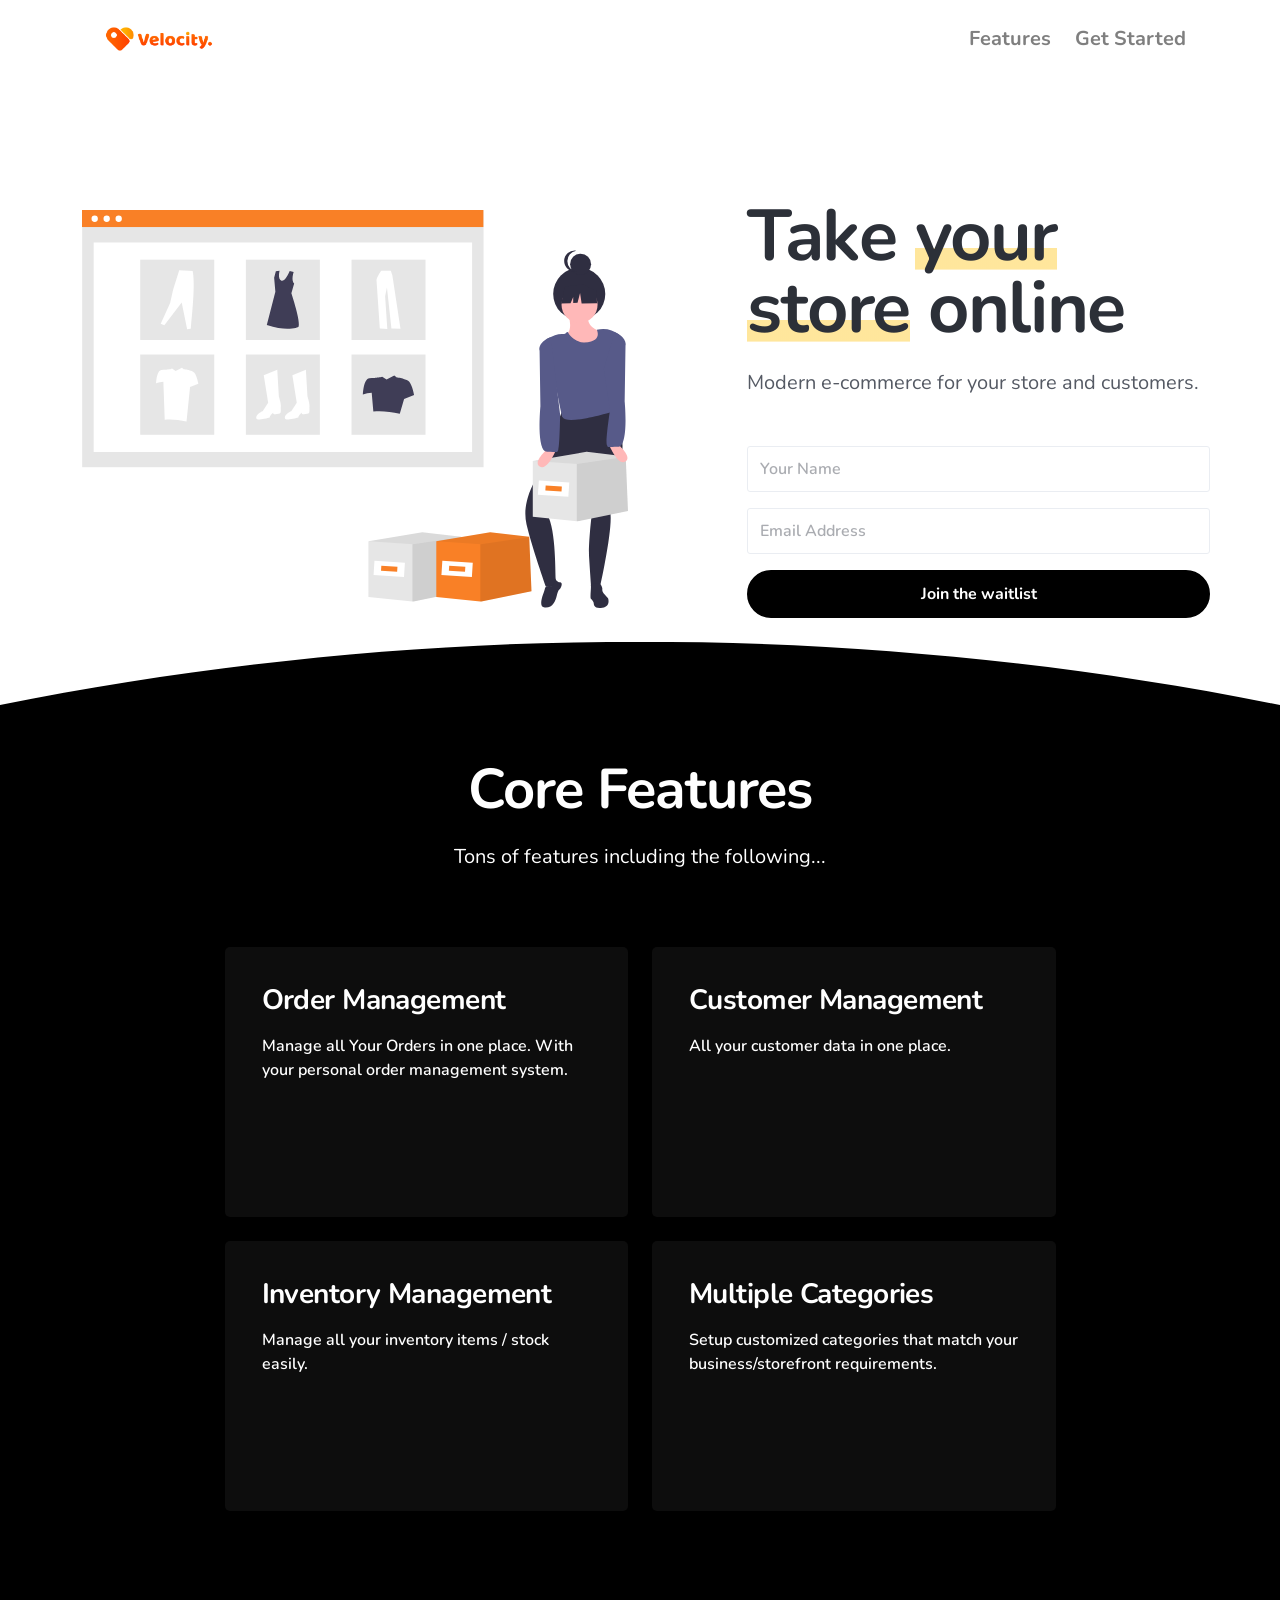
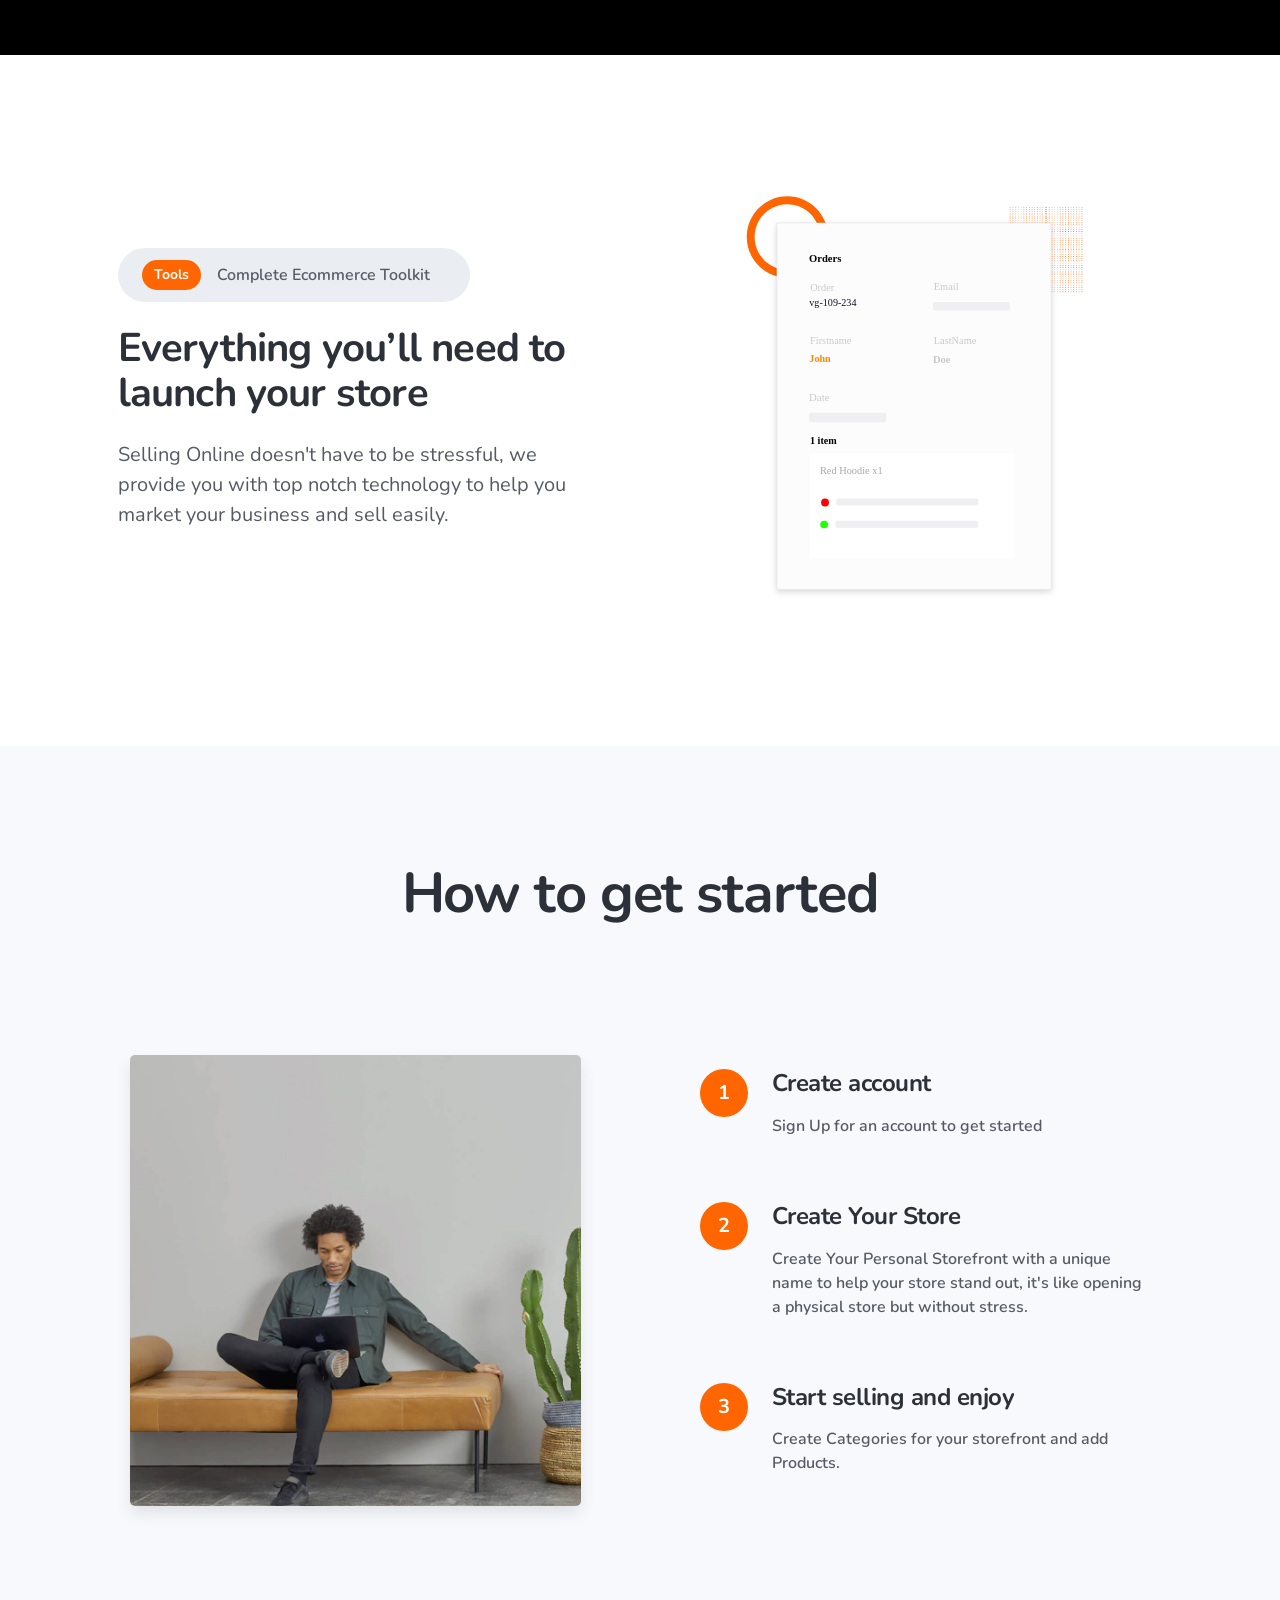
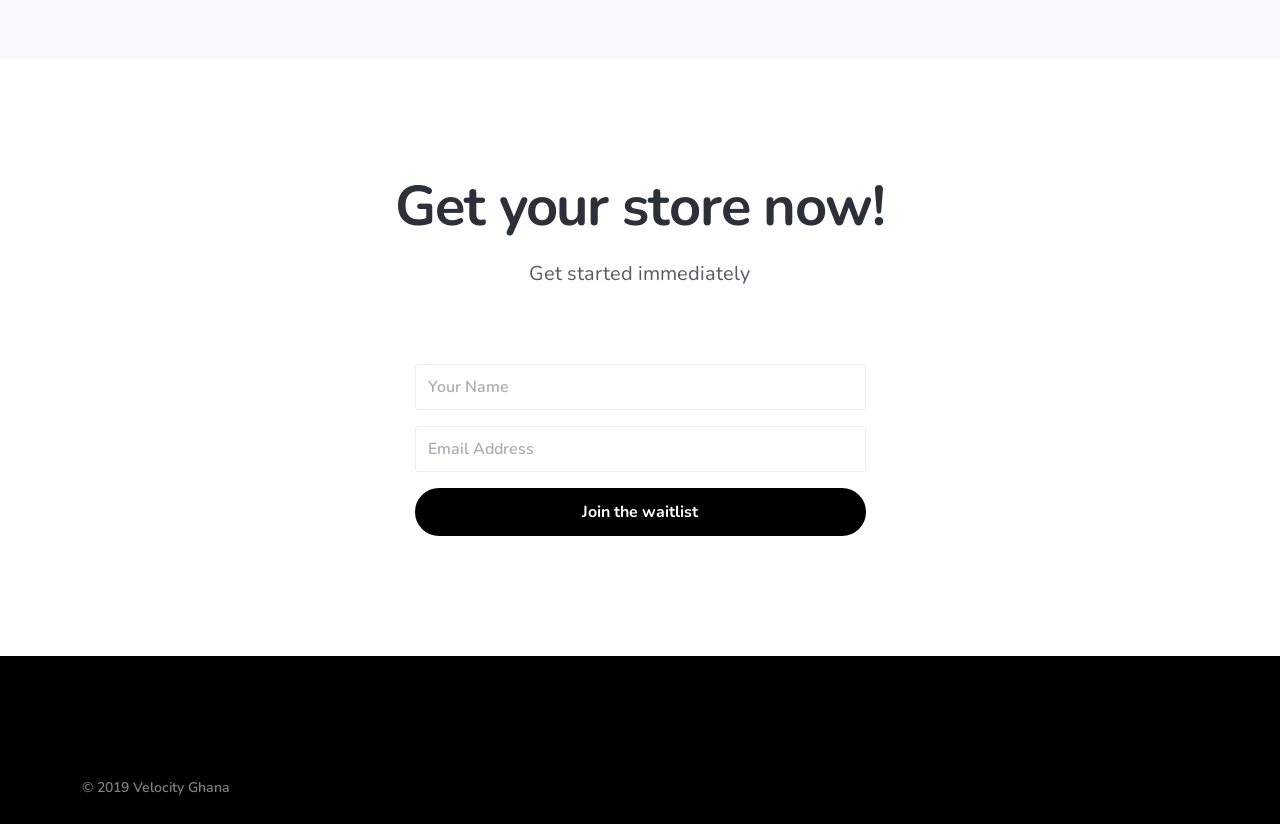
==== commit e1181643: "as" ====
--- a/index.html
+++ b/index.html
@@ -51,7 +51,7 @@
             width: 40px;
             height: 40px;
             margin: 100px auto;
-            background-color: #009b72;
+            background-color: #e2860d;
             border-radius: 100%;
             animation: pulse 1s infinite ease-in-out;
         }
@@ -95,7 +95,7 @@
         <div class="loading-animation"></div>
     </div>
 
-    <div
+    <!-- <div
         class="alert alert-dismissible d-none d-md-block bg-primary-3 text-white py-4 py-md-3 px-0 mb-0 rounded-0 border-0">
         <div class="container">
             <div class="row no-gutters align-items-md-center justify-content-center">
@@ -116,11 +116,11 @@
                 </div>
             </div>
         </div>
-    </div>
+    </div> -->
 
     <div class="navbar-container" style="min-height: 80px;">
         <nav class="navbar navbar-expand-lg navbar-light position-fixed" data-sticky="top"
-            style="max-width: 1349px; top: 0px;">
+            style="max-width: 1349px;top: 0px;background-color: white;">
             <div class="container">
                 <a class="navbar-brand navbar-brand-dynamic-color fade-page" href="index.html">
                         <img src="assets/img/logos/velocity.svg" alt="">
@@ -410,7 +410,7 @@
                 <div class="col-auto">
                     <div class="d-flex flex-column flex-sm-row align-items-center text-small">
                         <div class="text-muted">
-                            &copy; 2020 Velocity Ghana
+                            &copy; 2019 Velocity Ghana
                         </div>
                     </div>
                 </div>
@@ -472,38 +472,9 @@
     <!-- Flickity (handles touch enabled carousels and sliders) -->
     <script type="text/javascript" src="assets/js/flickity.pkgd.min.js"></script>
     <!-- Ion rangeSlider (flexible and pretty range slider elements) -->
-    <script type="text/javascript" src="assets/js/ion.rangeSlider.min.js"></script>
-    <!-- Isotope (masonry layouts and filtering) -->
-    <script type="text/javascript" src="assets/js/isotope.pkgd.min.js"></script>
-    <!-- jarallax (parallax effect and video backgrounds) -->
-    <script type="text/javascript" src="assets/js/jarallax.min.js"></script>
-    <script type="text/javascript" src="assets/js/jarallax-video.min.js"></script>
-    <script type="text/javascript" src="assets/js/jarallax-element.min.js"></script>
-    <!-- jQuery Countdown (displays countdown text to a specified date) -->
-    <script type="text/javascript" src="assets/js/jquery.countdown.min.js"></script>
-    <!-- jQuery smartWizard facilitates steppable wizard content -->
-    <script type="text/javascript" src="assets/js/jquery.smartWizard.min.js"></script>
-    <!-- Plyr (unified player for Video, Audio, Vimeo and Youtube) -->
-    <script type="text/javascript" src="assets/js/plyr.polyfilled.min.js"></script>
-    <!-- Prism (displays formatted code boxes) -->
-    <script type="text/javascript" src="assets/js/prism.js"></script>
-    <!-- ScrollMonitor (manages events for elements scrolling in and out of view) -->
-    <script type="text/javascript" src="assets/js/scrollMonitor.js"></script>
-    <!-- Smooth scroll (animation to links in-page)-->
-    <script type="text/javascript" src="assets/js/smooth-scroll.polyfills.min.js"></script>
-    <!-- SVGInjector (replaces img tags with SVG code to allow easy inclusion of SVGs with the benefit of inheriting colors and styles)-->
-    <script type="text/javascript" src="assets/js/svg-injector.umd.production.js"></script>
-
     <!-- Required theme scripts (Do not remove) -->
     <script type="text/javascript" src="assets/js/theme.js"></script>
     <script async src="https://s.pageclip.co/v1/pageclip.js" charset="utf-8"></script>
-<script>
-    window.customerlySettings = {
-        app_id: "cda36556"
-    };    
-    !function(){function e(){var e=t.createElement("script");e.type="text/javascript",e.async=!0,e.src="https://widget.customerly.io/widget/cda36556";var r=t.getElementsByTagName("script")[0];r.parentNode.insertBefore(e,r)}var r=window,t=document,n=function(){n.c(arguments)};r.customerly_queue=[],n.c=function(e){r.customerly_queue.push(e)},r.customerly=n,r.attachEvent?r.attachEvent("onload",e):r.addEventListener("load",e,!1)}();
-</script>
-
 </body>
 
-</html>
+</html>
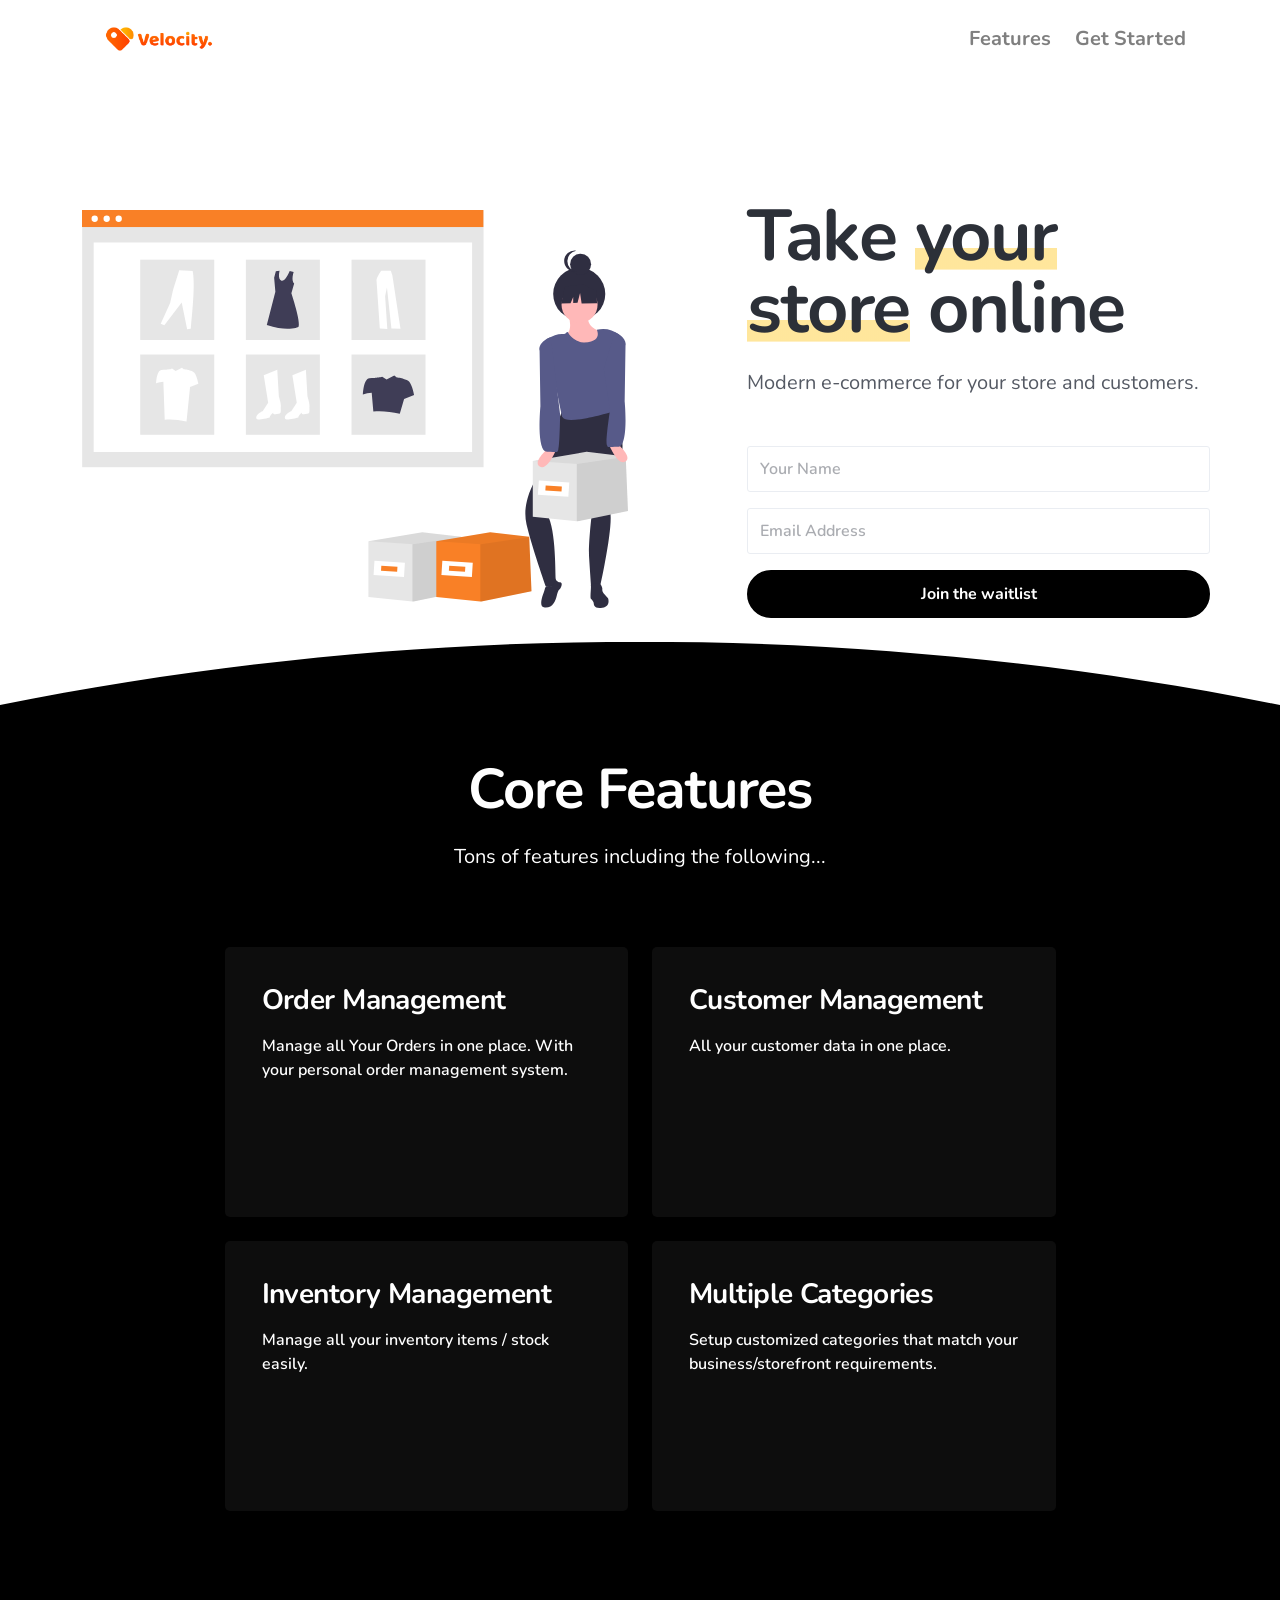
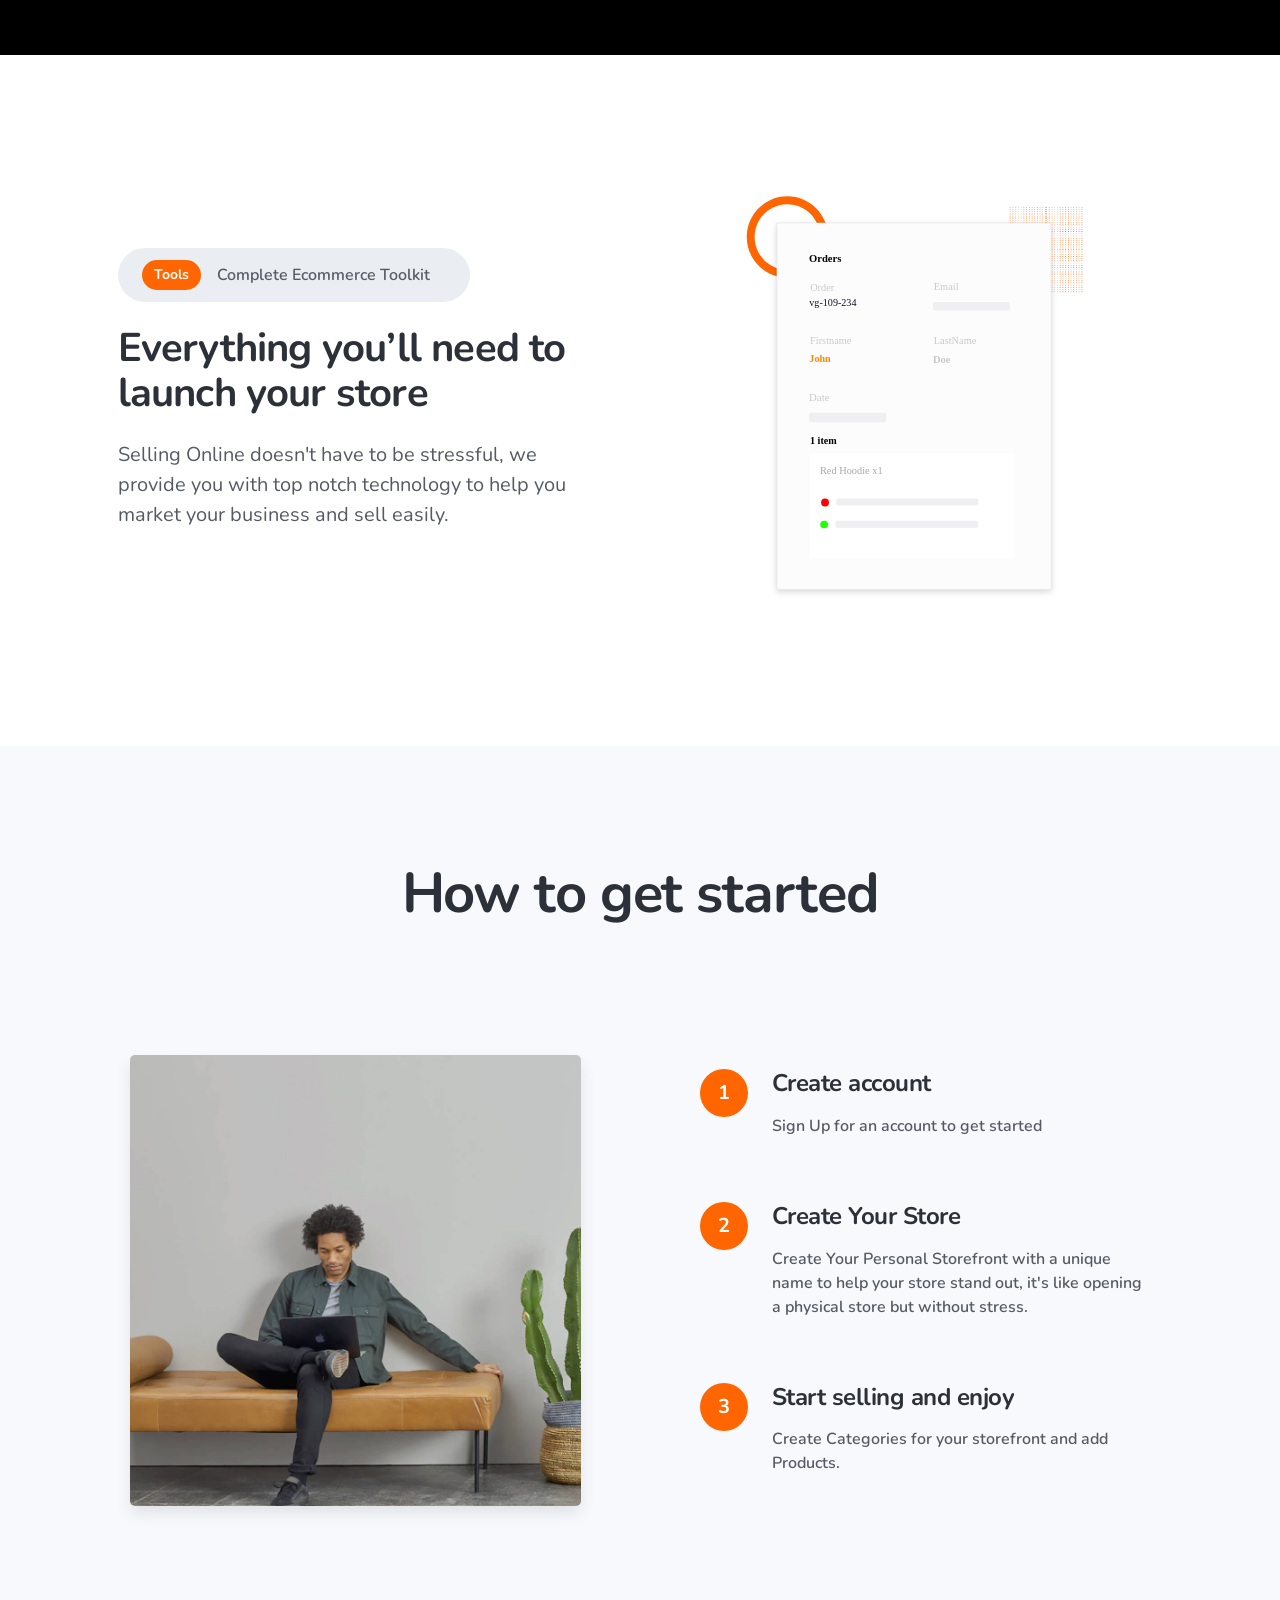
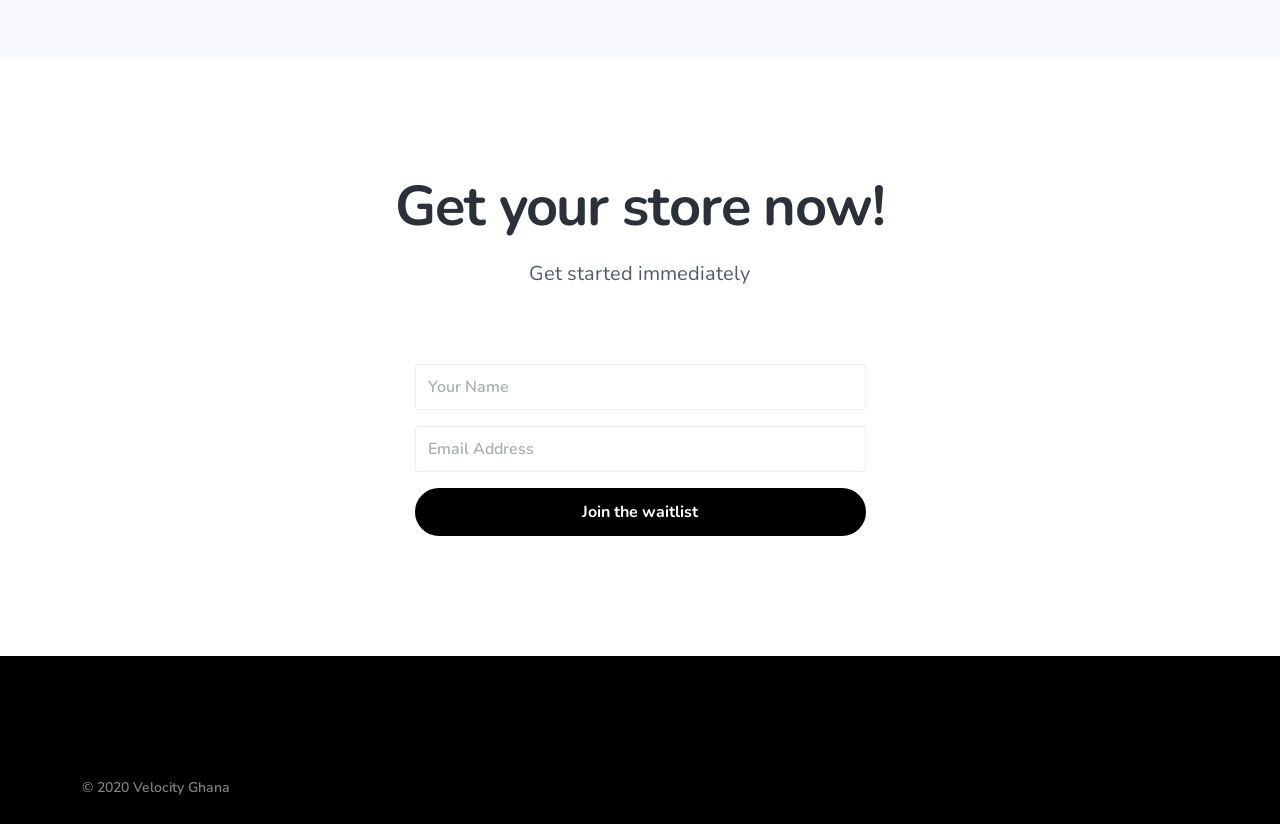
==== commit 5251e379: "Merge branch 'master' of https://github.com/Nyamador/velocity-website" ====
--- a/index.html
+++ b/index.html
@@ -410,7 +410,7 @@
                 <div class="col-auto">
                     <div class="d-flex flex-column flex-sm-row align-items-center text-small">
                         <div class="text-muted">
-                            &copy; 2019 Velocity Ghana
+                            &copy; 2020 Velocity Ghana
                         </div>
                     </div>
                 </div>
@@ -475,6 +475,13 @@
     <!-- Required theme scripts (Do not remove) -->
     <script type="text/javascript" src="assets/js/theme.js"></script>
     <script async src="https://s.pageclip.co/v1/pageclip.js" charset="utf-8"></script>
+<script>
+    window.customerlySettings = {
+        app_id: "cda36556"
+    };    
+    !function(){function e(){var e=t.createElement("script");e.type="text/javascript",e.async=!0,e.src="https://widget.customerly.io/widget/cda36556";var r=t.getElementsByTagName("script")[0];r.parentNode.insertBefore(e,r)}var r=window,t=document,n=function(){n.c(arguments)};r.customerly_queue=[],n.c=function(e){r.customerly_queue.push(e)},r.customerly=n,r.attachEvent?r.attachEvent("onload",e):r.addEventListener("load",e,!1)}();
+</script>
+
 </body>
 
-</html>+</html>
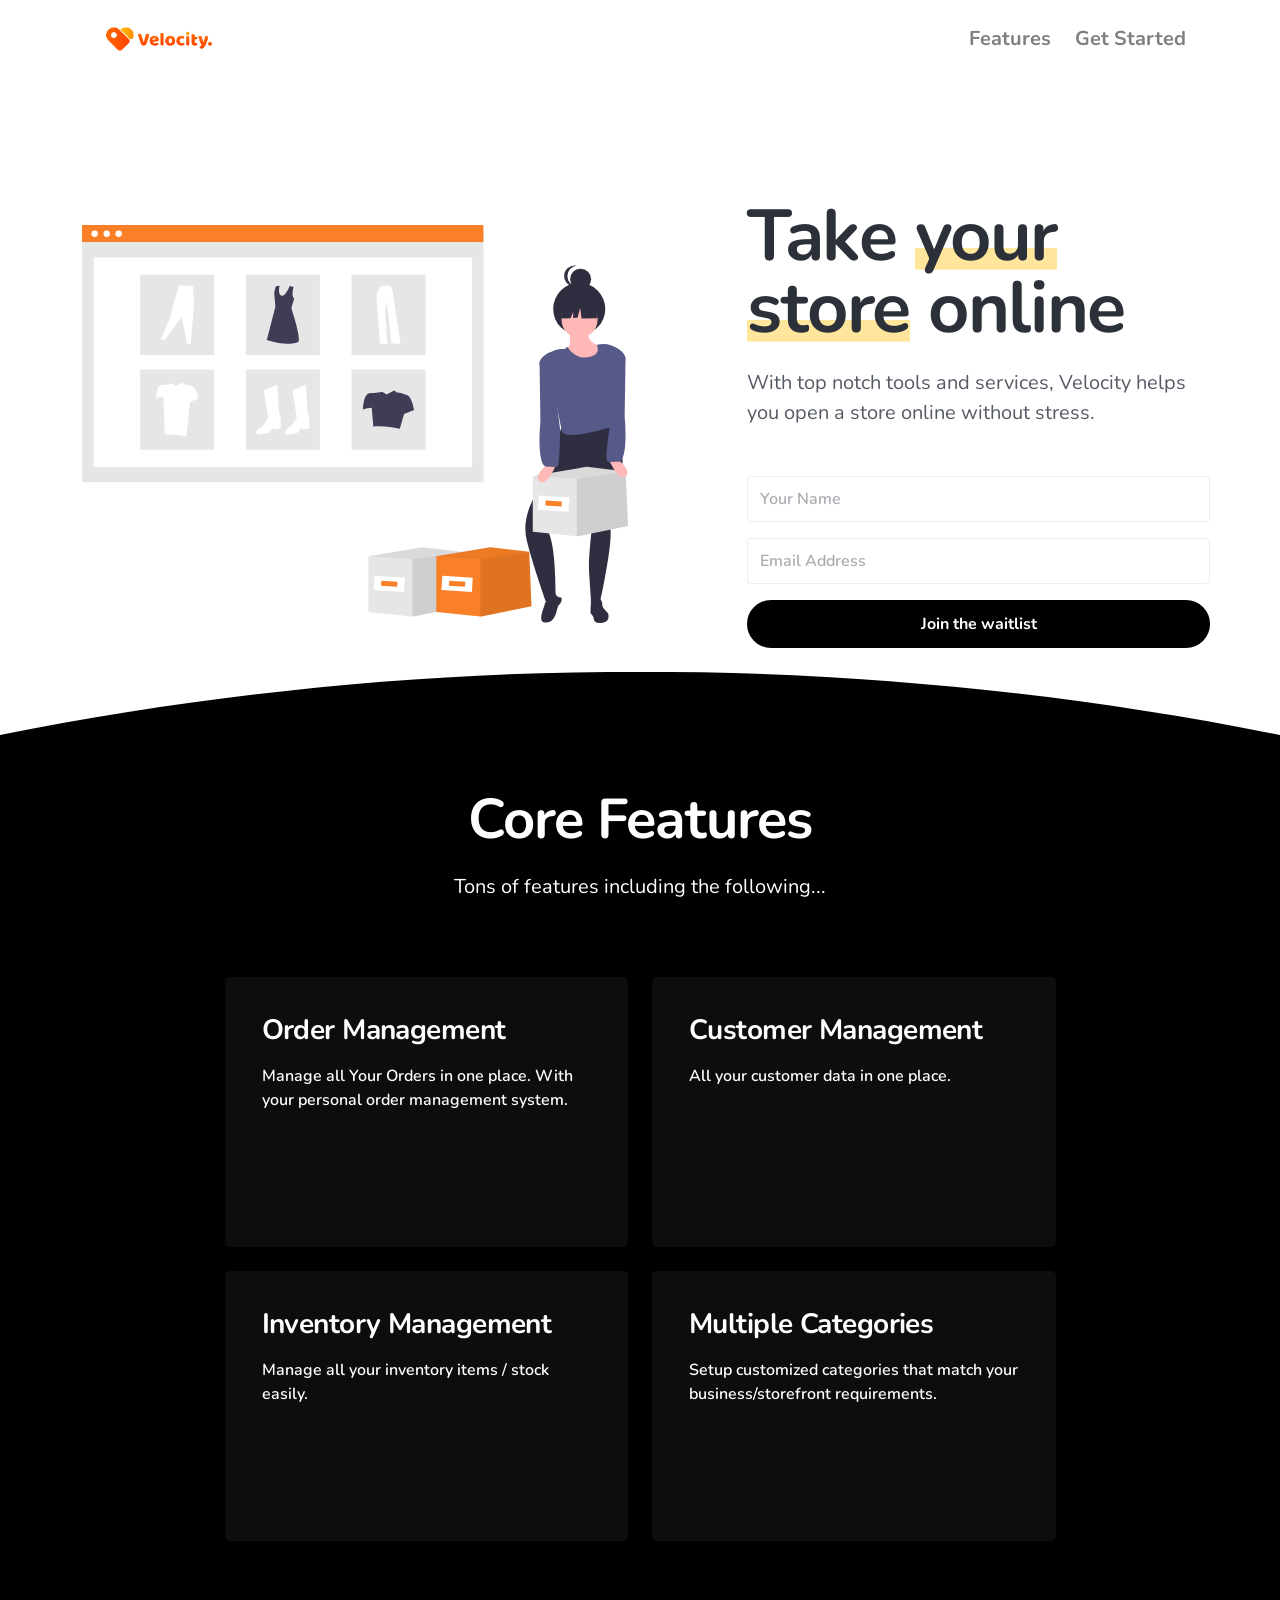
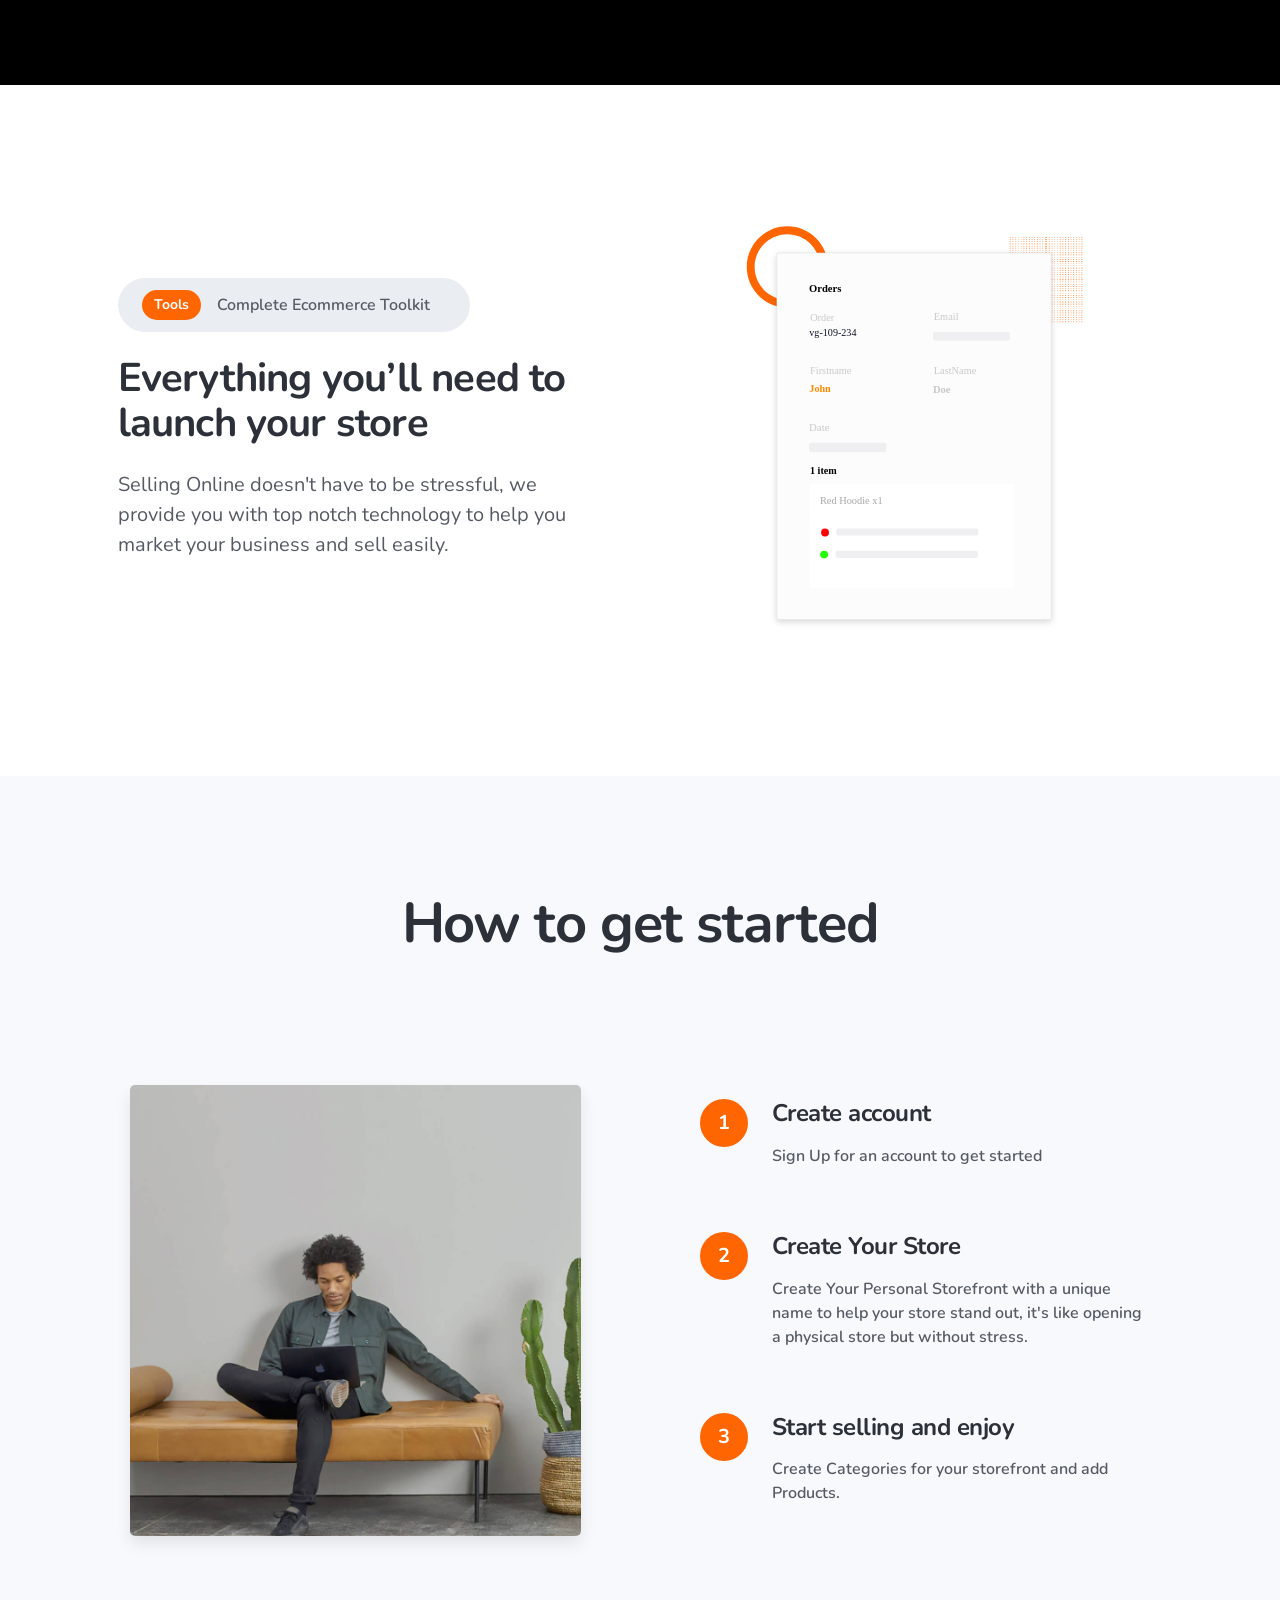
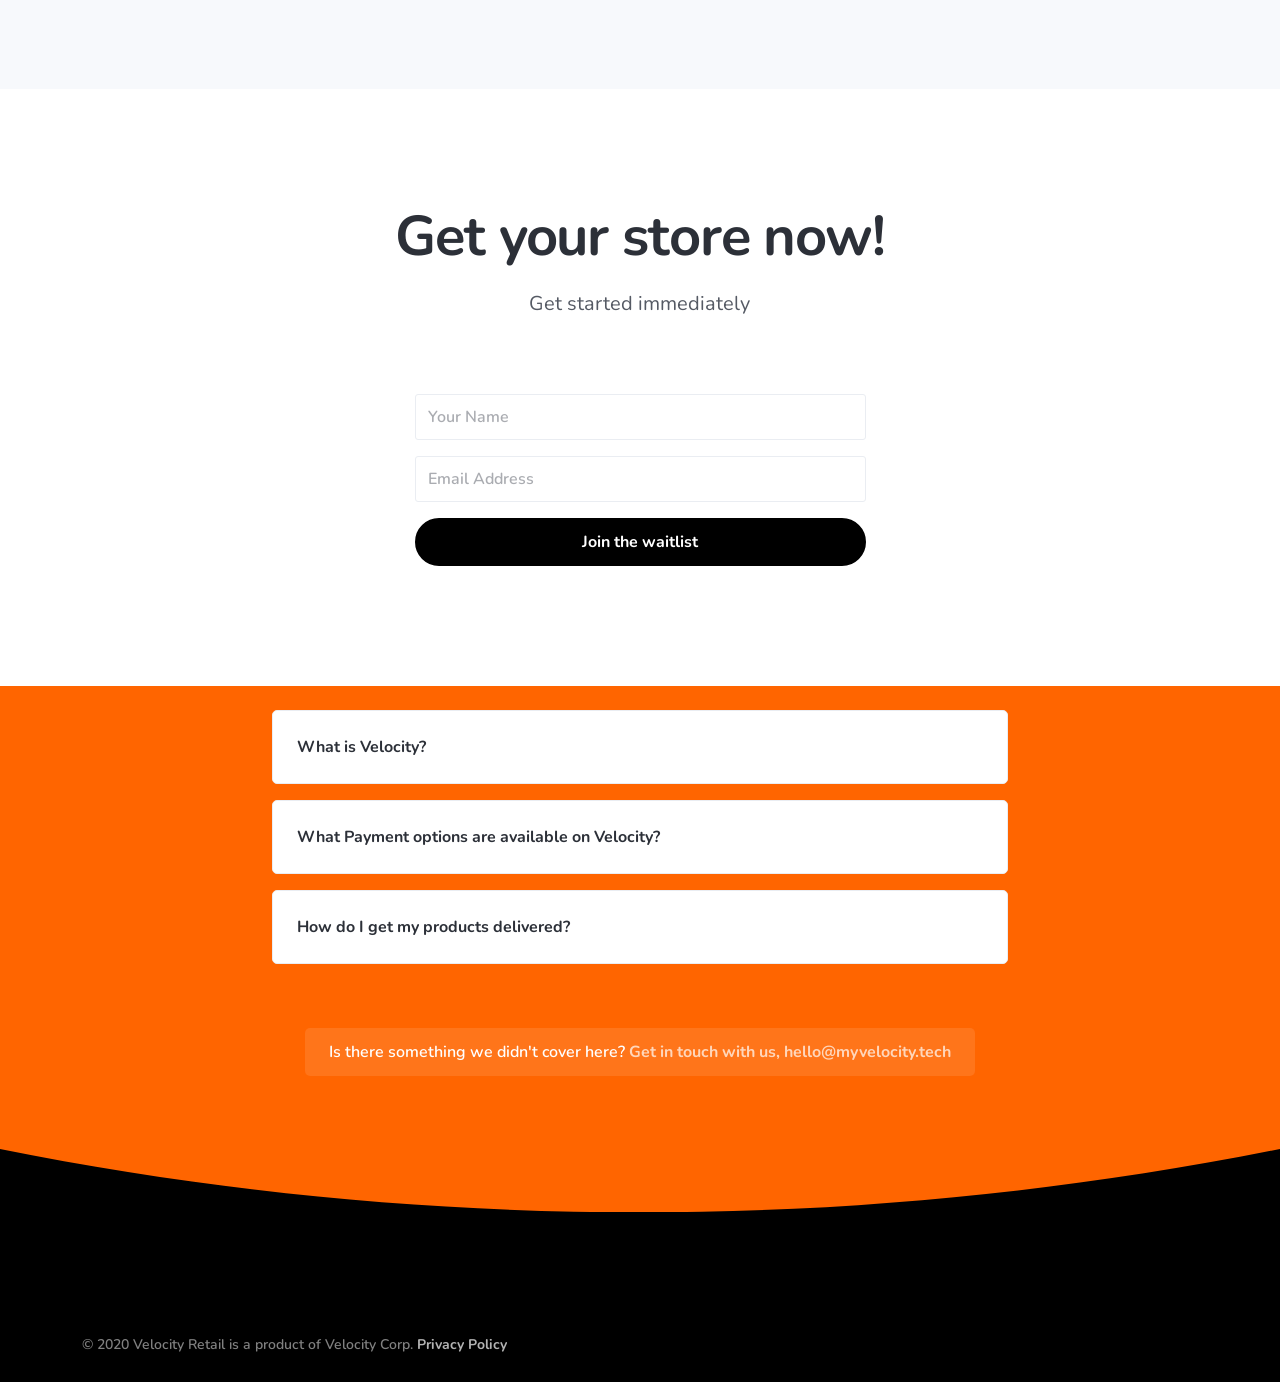
==== commit 1e287f3a: "FAQ" ====
--- a/index.html
+++ b/index.html
@@ -5,7 +5,20 @@
     <meta charset="utf-8" />
     <title>Velocity Retail | Best Ecommerce Platform Made for You </title>
     <meta name="viewport" content="width=device-width, initial-scale=1.0" />
-    <meta name="description" content="Velocity Retail is not your regular Ecommerce platform, we're the best e-commerce platform that provides you with everything you need to sell online and offline" />
+    <title>Velocity | Shop From Your Favourite Stores Online</title>
+    <meta property="og:type" content="product">
+    <meta property="og:site_name" content="Velocity Ghana">
+    <meta property="og:title" content="Open Your Store Online And Shop For Groceries, Cleaning Supplies,  Appliances &amp; More | Velocity Ghana">
+    <meta name="description" content="Open Your Store Online And Shop For Groceries, Cleaning Supplies,  Appliances &amp; More | Velocity Ghana">
+    <meta property="og:url" content="/">
+    <meta property="og:image" content="favicon.ico">
+    <meta property="og:locale" content="en_GH">
+    <meta name="title" content="Groceries,Fashion,  Appliances &amp; More From Your Favourite Stores | Velocity Ghana">
+    <meta name="robots" content="index, follow">
+    <meta name="description" content="Open Your Store Online And Shop For Groceries, Cleaning Supplies,  Appliances &amp; More | Velocity Ghana">
+    <meta name="keywords" content="Online Store in Ghana, Shop Online in Ghana">
+    <link rel="icon" type="image/ico" href="favicon.ico">
+    <meta name="viewport" content="width=device-width, initial-scale=1.0">
     <!-- Begin loading animation -->
     <style>
         @keyframes hideLoader {
@@ -164,7 +177,14 @@
                                     class="nav-link nav-item " data-toggle="dropdown-grid"
                                     href="#get-started" role="button">Get Started</a>
                             </div>
-                        </li>                        
+                        </li> 
+                        <!-- <li class="nav-item">
+                            <div class="dropdown">
+                                <a aria-expanded="false" aria-haspopup="true"
+                                    class="nav-link nav-item " data-toggle="dropdown-grid"
+                                    href="privacy-policy.html" role="button">Privacy Policy</a>
+                            </div>
+                        </li>                                                 -->
                     </ul>
                 </div>
             </div>
@@ -183,7 +203,8 @@
                             online
                         </h1>
                         <p class="lead">
-                            Modern e-commerce for your store and customers.
+                            With top notch tools and services, Velocity helps you open a store online without
+                            stress.
                         </p>
                         <div class="mt-4 mt-md-5">
                             <form class="d-flex flex-column pageclip-form" action="https://send.pageclip.co/cRhGxCXpJ9ZIw9rjEV0O0bqN1CtLVttL/Waitlist" method="post">
@@ -372,6 +393,70 @@
     </section>
 
 
+    <section class="p-0 bg-primary pt-4">
+        <div class="container">
+          <div class="row justify-content-center">
+            <div class="col-md-10 col-lg-8">
+              <div id="faq-accordion">
+                <div class="card mb-2 mb-md-3">
+                  <a href="#accordion-1" data-toggle="collapse" role="button" aria-expanded="false" class="p-3 p-md-4">
+                    <div class="d-flex justify-content-between align-items-center">
+                      <h6 class="mb-0 mr-2">What is Velocity?</h6>
+                      <img src="" alt="Caret Right" class="icon icon-sm" data-inject-svg="">
+                    </div>
+                  </a>
+                  <div class="collapse" id="accordion-1" data-parent="#faq-accordion">
+                    <div class="px-3 px-md-4 pb-3 pb-md-4">
+                      Velocity is a platform that enables you open a fully customizable store online. All your products are visible to customers who visit Velocity, you only pay a 
+                      percentage of any product sold on your store.
+  
+                    </div>
+                  </div>
+                </div>
+                <div class="card mb-2 mb-md-3">
+                  <a href="#accordion-2" data-toggle="collapse" role="button" aria-expanded="false" class="p-3 p-md-4">
+                    <div class="d-flex justify-content-between align-items-center">
+                      <h6 class="mb-0 mr-2">What Payment options are available on Velocity?</h6>
+                      <img src="" alt="Caret Right" class="icon icon-sm" data-inject-svg="">
+                    </div>
+                  </a>
+                  <div class="collapse" id="accordion-2" data-parent="#faq-accordion">
+                    <div class="px-3 px-md-4 pb-3 pb-md-4">
+                      Velocity currently accepts only Mtn Mobile Money and Vodafone Cash.  
+                    </div>
+                  </div>
+                </div>
+                <div class="card mb-2 mb-md-3">
+                  <a href="#accordion-3" data-toggle="collapse" role="button" aria-expanded="false" class="p-3 p-md-4 collapsed">
+                    <div class="d-flex justify-content-between align-items-center">
+                      <h6 class="mb-0 mr-2">How do I get my products delivered?</h6>
+                      <img src="" alt="Caret Right" class="icon icon-sm" data-inject-svg="">
+                    </div>
+                  </a>
+                  <div class="collapse" id="accordion-3" data-parent="#faq-accordion" style="">
+                    <div class="px-3 px-md-4 pb-3 pb-md-4">
+                        We have a growing list of logistics providers who would help you fulfill your orders.
+                        All you have to do is request a pickup directly from your store dashboard and a delivery associate would 
+                        contact you shortly.
+                    </div>
+                  </div>
+                </div>
+              </div>
+  
+            </div>
+          </div>
+          <div class="row justify-content-center mt-4 mt-md-5">
+            <div class="col-auto">
+              <div class="alert text-white links-white bg-white-alt">Is there something we didn't cover here? <a mailto="hello@myvelocity.tech">Get
+                          in touch with us, hello@myvelocity.tech</a>
+              </div>
+            </div>
+          </div>
+        </div>
+        <div class="divider divider-bottom bg-primary-3"></div>
+      </section>    
+
+
     <footer class="bg-primary-3 text-white links-white pb-4 footer-1">
         <div class="container">
             <!-- <div class="row">
@@ -405,50 +490,43 @@
                     <hr />
                 </div>
             </div> -->
-            <div
-                class="row flex-column flex-lg-row align-items-center text-center justify-content-center justify-content-lg-between text-center text-lg-left">
+            <div class="row flex-column flex-lg-row align-items-center justify-content-center justify-content-lg-between text-center text-lg-left">
                 <div class="col-auto">
-                    <div class="d-flex flex-column flex-sm-row align-items-center text-small">
-                        <div class="text-muted">
-                            &copy; 2020 Velocity Ghana
-                        </div>
-                    </div>
+                  <div class="d-flex flex-column flex-sm-row align-items-center text-small">
+                    <div class="text-muted">© 2020 Velocity Retail is a product of Velocity Corp. <a href="https://myvelocity.tech/privacy/" target="_blank">Privacy Policy</a>
+                    </div>
+                  </div>
                 </div>
                 <div class="col-auto mt-3 mt-lg-0">
-                    <ul class="list-unstyled d-flex mb-0">
-                        <li class="mx-3">
-                            <a href="#" class="hover-fade-out">
-                                <img src="assets/img/icons/social/dribbble.svg" alt="Dribbble"
-                                    class="icon icon-xs bg-white" data-inject-svg />
-                            </a>
-                        </li>
-                        <li class="mx-3">
-                            <a href="#" class="hover-fade-out">
-                                <img src="assets/img/icons/social/twitter.svg" alt="Twitter"
-                                    class="icon icon-xs bg-white" data-inject-svg />
-                            </a>
-                        </li>
-                        <li class="mx-3">
-                            <a href="#" class="hover-fade-out">
-                                <img src="assets/img/icons/social/github.svg" alt="Github" class="icon icon-xs bg-white"
-                                    data-inject-svg />
-                            </a>
-                        </li>
-                        <li class="mx-3">
-                            <a href="#" class="hover-fade-out">
-                                <img src="assets/img/icons/social/facebook.svg" alt="Facebook"
-                                    class="icon icon-xs bg-white" data-inject-svg />
-                            </a>
-                        </li>
-                        <li class="mx-3">
-                            <a href="#" class="hover-fade-out">
-                                <img src="assets/img/icons/social/google.svg" alt="Google" class="icon icon-xs bg-white"
-                                    data-inject-svg />
-                            </a>
-                        </li>
-                    </ul>
-                </div>
-            </div>
+                  <ul class="list-unstyled d-flex mb-0">
+                    <li class="mx-3">
+                      <a href="#" class="hover-fade-out">
+                        <img src="" alt="Dribbble" class="icon icon-xs bg-white" data-inject-svg="">
+                      </a>
+                    </li>
+                    <li class="mx-3">
+                      <a href="#" class="hover-fade-out">
+                        <img src="" alt="Twitter" class="icon icon-xs bg-white" data-inject-svg="">
+                      </a>
+                    </li>
+                    <li class="mx-3">
+                      <a href="#" class="hover-fade-out">
+                        <img src="" alt="Github" class="icon icon-xs bg-white" data-inject-svg="">
+                      </a>
+                    </li>
+                    <li class="mx-3">
+                      <a href="#" class="hover-fade-out">
+                        <img src="" alt="Facebook" class="icon icon-xs bg-white" data-inject-svg="">
+                      </a>
+                    </li>
+                    <li class="mx-3">
+                      <a href="#" class="hover-fade-out">
+                        <img src="" alt="Google" class="icon icon-xs bg-white" data-inject-svg="">
+                      </a>
+                    </li>
+                  </ul>
+                </div>
+              </div>
         </div>
     </footer>
     <a href="#top" class="btn btn-primary rounded-circle btn-back-to-top" data-smooth-scroll data-aos="fade-up"
@@ -481,7 +559,6 @@
     };    
     !function(){function e(){var e=t.createElement("script");e.type="text/javascript",e.async=!0,e.src="https://widget.customerly.io/widget/cda36556";var r=t.getElementsByTagName("script")[0];r.parentNode.insertBefore(e,r)}var r=window,t=document,n=function(){n.c(arguments)};r.customerly_queue=[],n.c=function(e){r.customerly_queue.push(e)},r.customerly=n,r.attachEvent?r.attachEvent("onload",e):r.addEventListener("load",e,!1)}();
 </script>
-
 </body>
 
-</html>
+</html>
